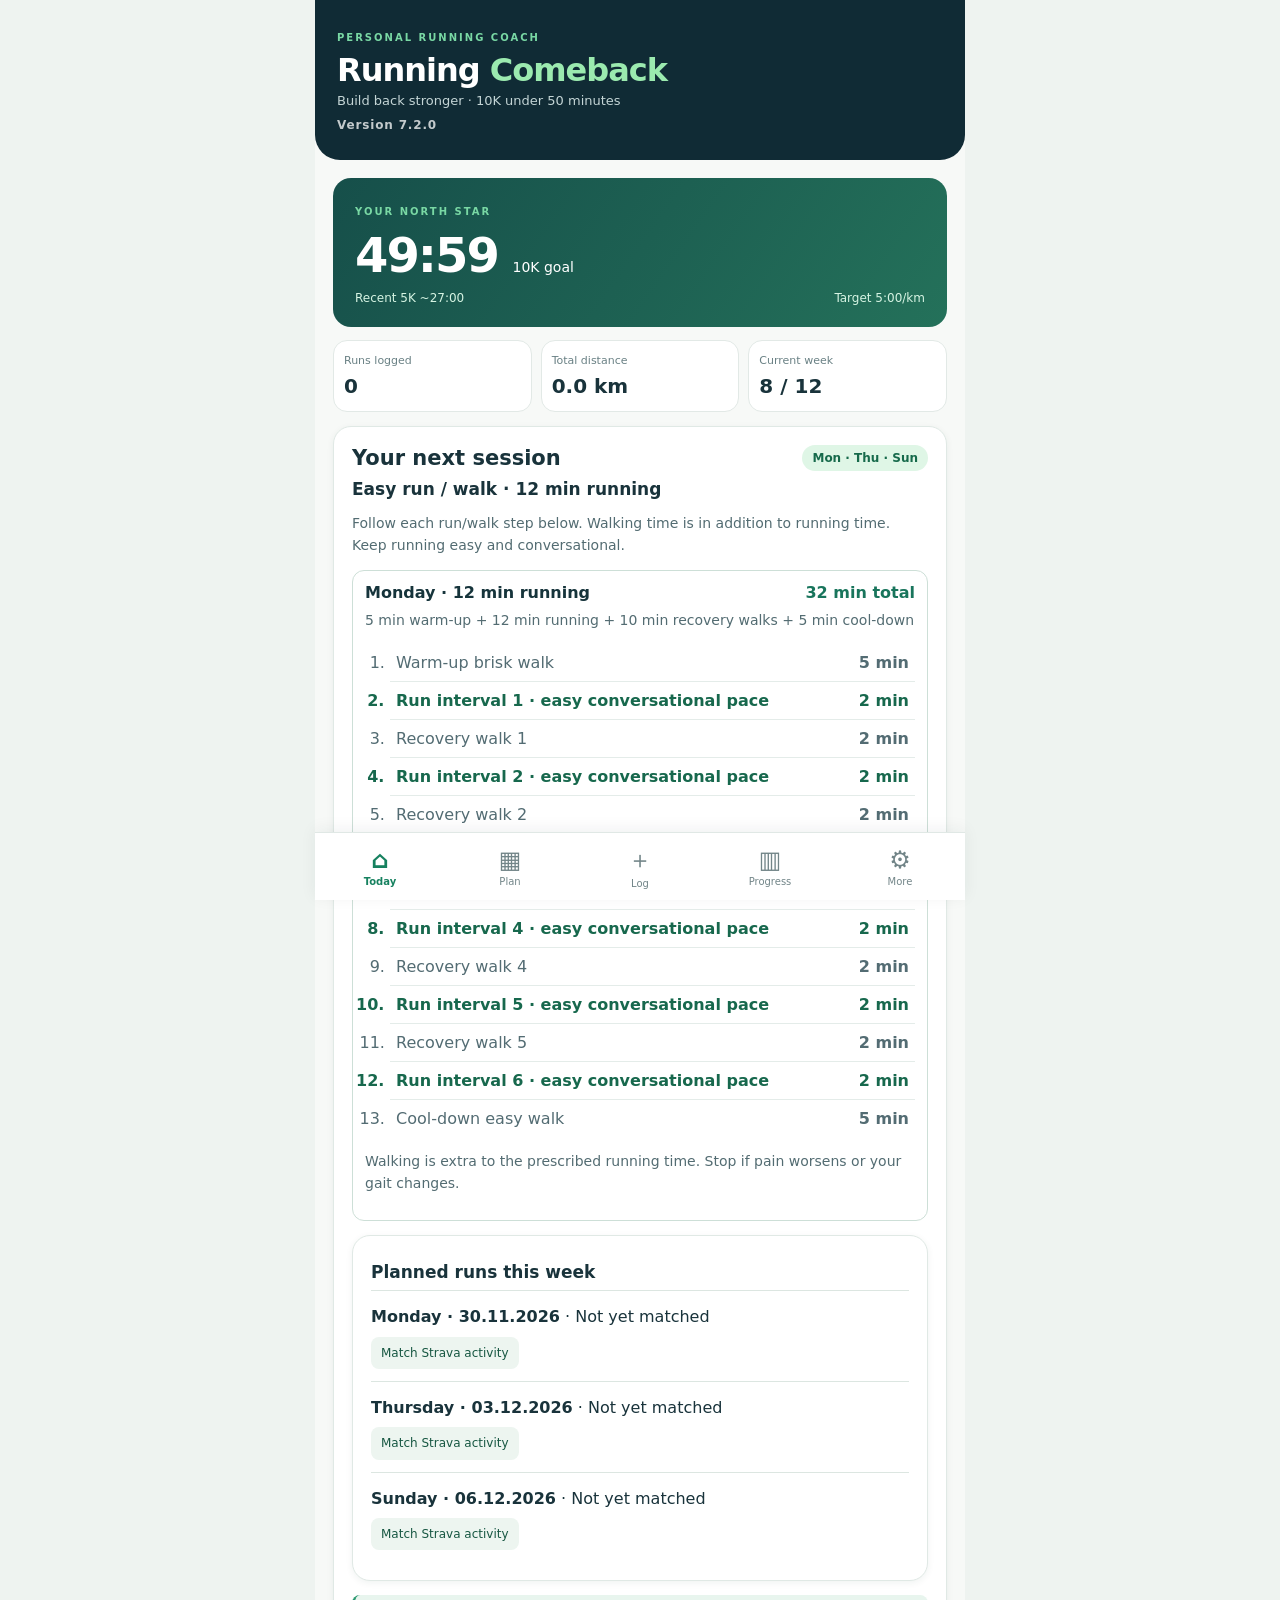
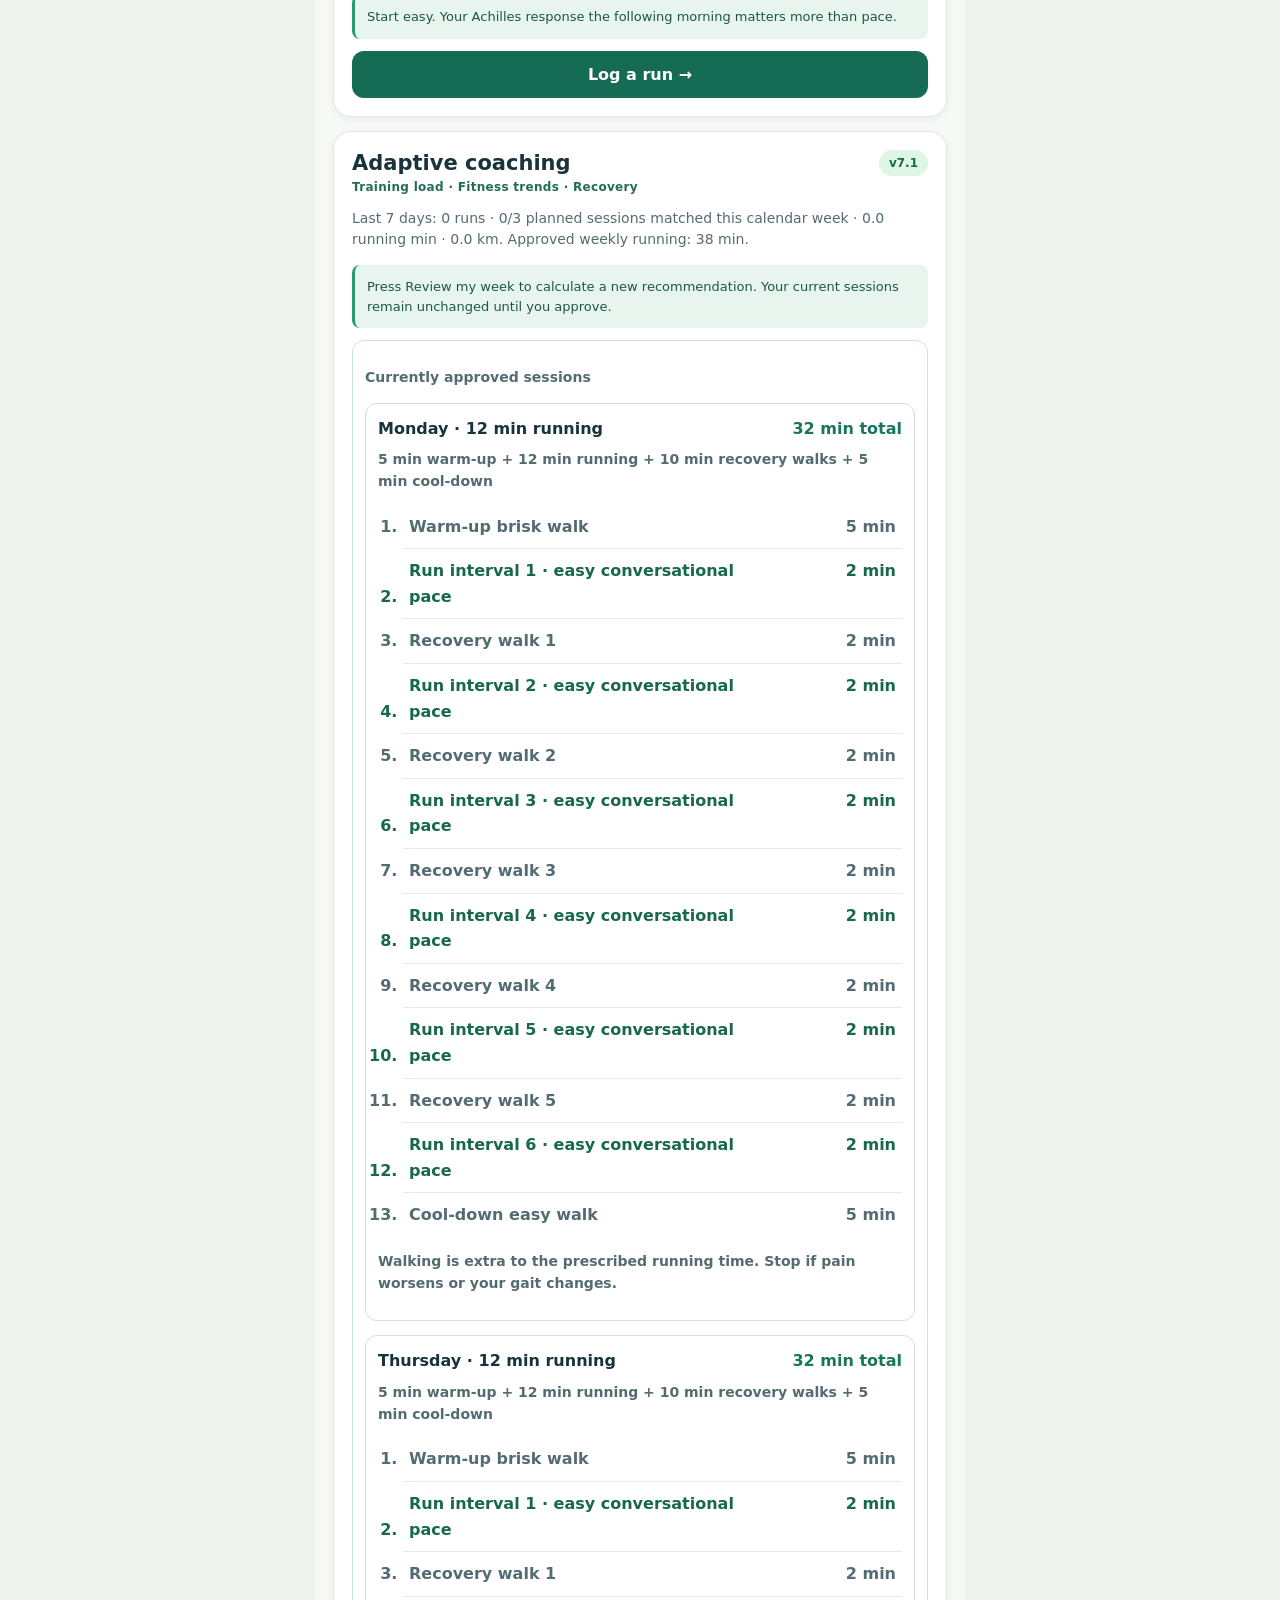
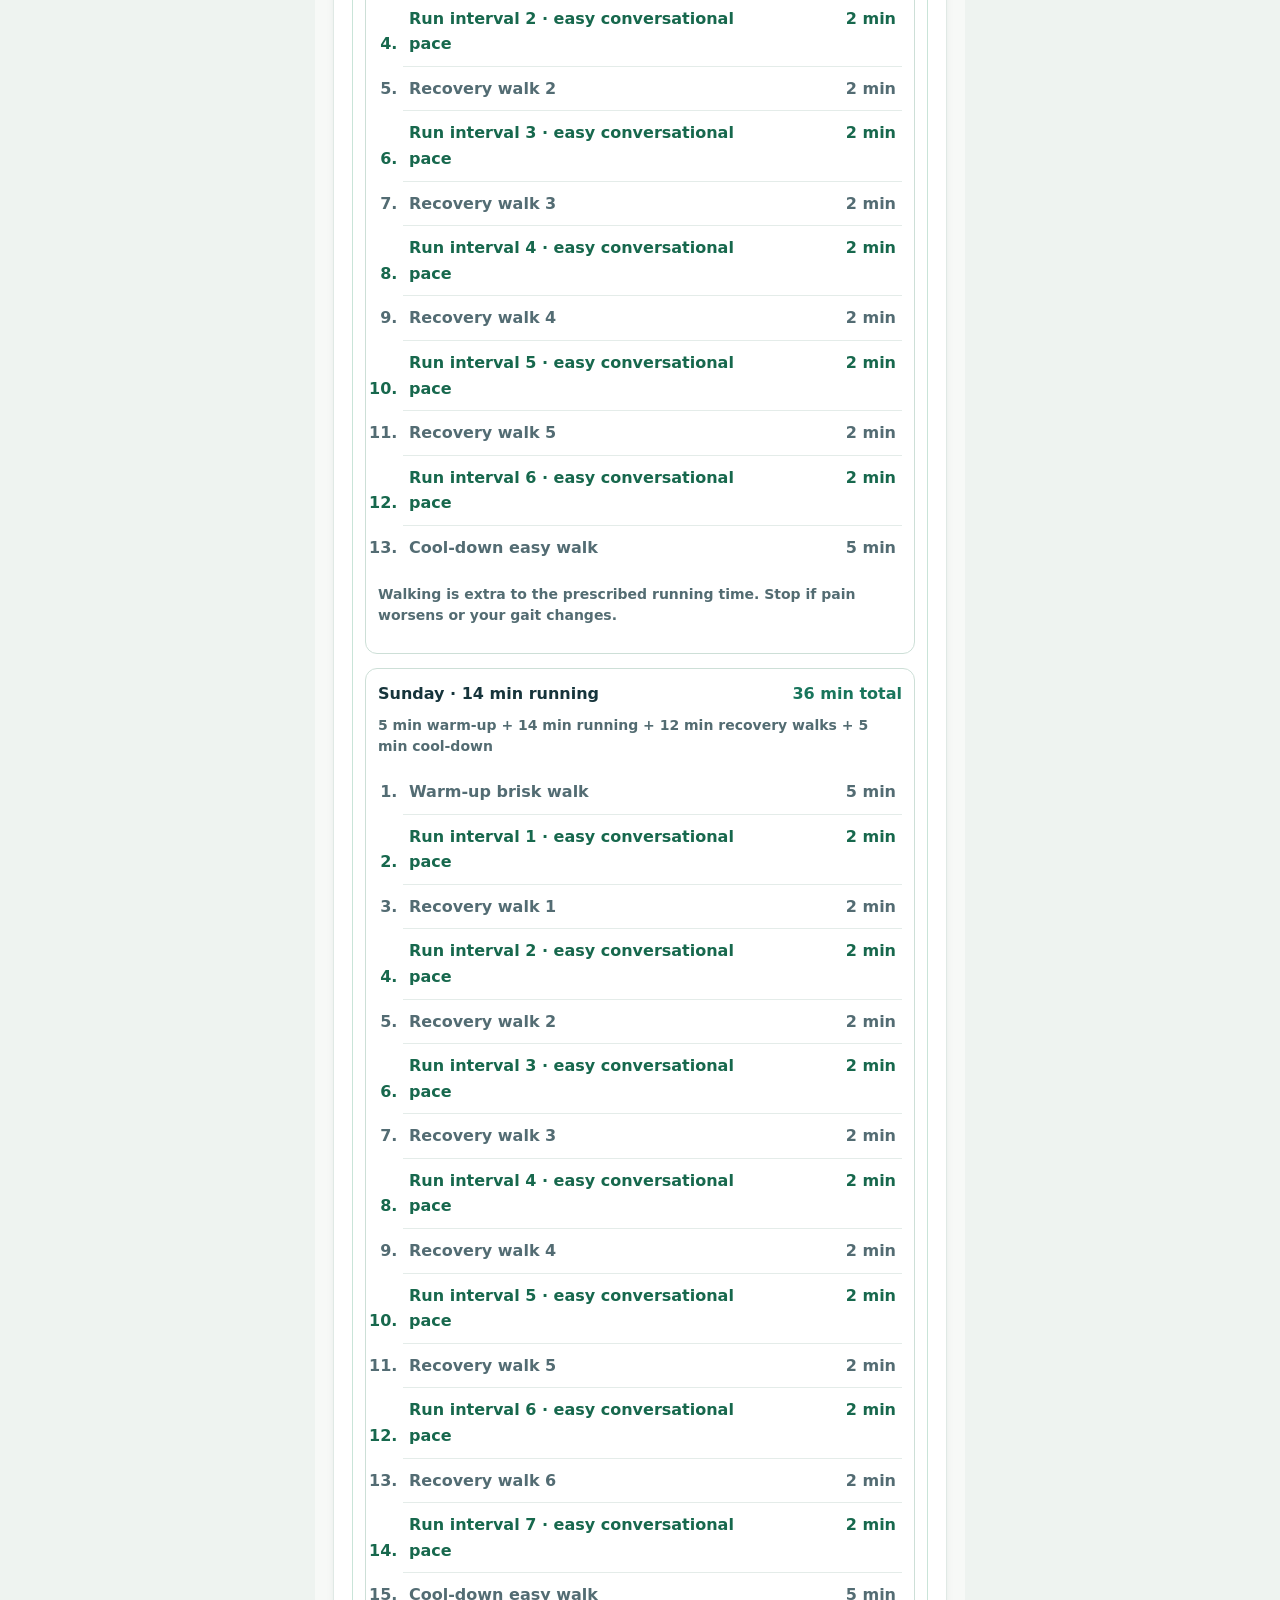
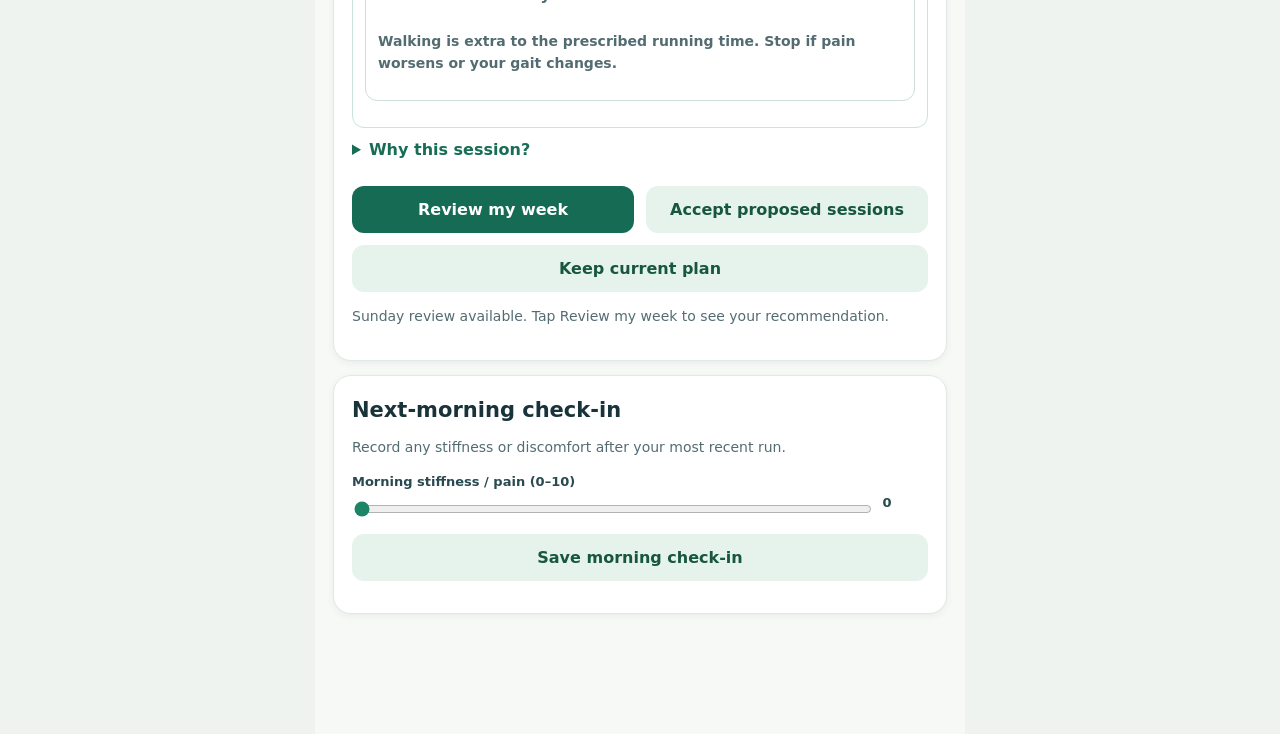
==== index.html @ ac045943 "Add files via upload" ====
<!doctype html><html lang="en"><head><meta charset="utf-8"><meta name="viewport" content="width=device-width,initial-scale=1,viewport-fit=cover"><meta name="theme-color" content="#102b35"><meta name="description" content="Your personal return-to-running coach"><link rel="manifest" href="manifest.webmanifest"><link rel="icon" href="icon-192.png"><title>Running Comeback</title><link rel="stylesheet" href="style.css?v=7.2.0"></head><body><div class="shell"><header><div class="eyebrow">PERSONAL RUNNING COACH</div><h1>Running <em>Comeback</em></h1><p>Build back stronger · 10K under 50 minutes</p><div class="app-version" id="homeAppVersion">Version 7.2.0</div></header><main><section id="home" class="page active"><div class="hero"><span class="eyebrow">YOUR NORTH STAR</span><div class="goal">49:59 <small>10K goal</small></div><div class="goalrow"><span>Recent 5K ~27:00</span><span>Target 5:00/km</span></div></div><div class="stats"><div class="tile"><span>Runs logged</span><strong id="runCount">0</strong></div><div class="tile"><span>Total distance</span><strong id="totalKm">0 km</strong></div><div class="tile"><span>Current week</span><strong id="weekNumber">1 / 12</strong></div></div><div class="panel"><div class="panelhead"><h2>Your next session</h2><span class="pill" id="nextDay">Monday</span></div><h3 id="nextTitle">Gentle return</h3><p id="nextDescription"></p><div id="nextSessionSteps"></div><div class="panel" id="plannedMatches"></div><div class="notice" id="advice">Start easy. Your Achilles response the following morning matters more than pace.</div><button class="primary" data-go="log">Log a run →</button></div><div class="panel" id="adaptiveHome"><div class="panelhead"><h2>Adaptive coaching</h2><span class="pill">v7.1</span></div><div class="engine-tag">Training load · Fitness trends · Recovery</div><p id="adaptiveSummary">Review your recent runs to get a personalised plan.</p><div id="adaptiveProposal" class="notice"></div><div id="enginePlan" class="engine-plan"></div><details class="engine-why"><summary>Why this session?</summary><div id="engineWhy"></div></details><div class="twocol"><button class="primary" id="reviewWeek" type="button">Review my week</button><button class="secondary" id="acceptPlan" type="button" disabled>Accept proposed sessions</button></div><button class="secondary" id="keepPlan" type="button">Keep current plan</button><p class="hint" id="adaptiveStatus" role="status"></p></div><div class="panel"><h2>Next-morning check-in</h2><p>Record any stiffness or discomfort after your most recent run.</p><label>Morning stiffness / pain (0–10)<input id="morningPain" type="range" min="0" max="10" value="0"><output id="morningPainValue">0</output></label><button id="saveMorning" class="secondary">Save morning check-in</button><p class="hint" id="morningStatus"></p></div></section><section id="plan" class="page"><h2>Your adaptive programme</h2><div class="notice" id="activePlanNote"></div><p class="muted">Maximum three runs: Monday, Thursday and Saturday/Sunday. Tuesday is an alternative, not an extra run. Suggested running minutes exclude walking and warm-up.</p><div id="livePlanRows"></div><details><summary>View original 12-week reference programme</summary><div id="planRows"></div></details></section><section id="log" class="page"><h2>Log your run</h2><p class="muted">Your feedback guides your next session.</p><form id="runForm" class="panel"><label>Date<input id="runDate" type="date" required></label><label>Session<select id="session"><option>Monday</option><option>Thursday</option><option>Weekend</option><option>Tuesday alternative</option></select></label><div class="twocol"><label>Distance (km)<input id="distance" type="number" min="0" max="100" step="0.01" placeholder="e.g. 3.2" required></label><div class="time-field"><div class="time-title">Total activity time (hours : minutes : seconds)</div><div class="time-stepper" data-time-for="duration" role="group" aria-label="Activity duration"><div class="time-unit"><button type="button" data-step="hh" data-delta="1" aria-label="Increase hours">＋</button><input type="number" id="duration_hh" min="0" max="999" value="0" inputmode="numeric" aria-label="Hours"><button type="button" data-step="hh" data-delta="-1" aria-label="Decrease hours">−</button><small>Hours</small></div><b>:</b><div class="time-unit"><button type="button" data-step="mm" data-delta="1" aria-label="Increase minutes">＋</button><input type="number" id="duration_mm" min="0" max="59" value="0" inputmode="numeric" aria-label="Minutes"><button type="button" data-step="mm" data-delta="-1" aria-label="Decrease minutes">−</button><small>Minutes</small></div><b>:</b><div class="time-unit"><button type="button" data-step="ss" data-delta="1" aria-label="Increase seconds">＋</button><input type="number" id="duration_ss" min="0" max="59" value="0" inputmode="numeric" aria-label="Seconds"><button type="button" data-step="ss" data-delta="-1" aria-label="Decrease seconds">−</button><small>Seconds</small></div></div><input id="duration" type="hidden" value="00:00:00"><p class="time-preview">Total: <strong id="duration_preview">00:00:00</strong></p></div></div><label>Walking time (minutes, optional)<input id="walkingMinutes" type="number" min="0" max="600" step="0.1" value="0"></label><p class="hint">Running time is calculated automatically as total activity time minus walking time. Leave walking at 0 for a continuous run.</p><p class="time-preview">Calculated running time: <strong id="calculatedRunning">00:00:00</strong></p><label>Effort (1 easy – 10 maximum)<input id="effort" type="range" min="1" max="10" value="3"><output id="effortValue">3</output></label><label>Pain during/after run (0–10)<input id="pain" type="range" min="0" max="10" value="0"><output id="painValue">0</output></label><label>Where did you feel it?<select id="location"><option value="none">No pain</option><option>Left Achilles</option><option>Right Achilles</option><option>Left calf</option><option>Right calf</option><option>Knee</option><option>Other</option></select></label><label>How did it feel?<select id="painType"><option>None</option><option>Stiffness</option><option>Dull ache</option><option>Sharp pain</option><option>Tightness</option></select></label><label>Notes<textarea id="notes" rows="3" placeholder="Breathing, energy, niggles, route, anything unusual..."></textarea></label><button class="primary" type="submit">Save run</button></form><div id="savedNotice" class="notice hidden"></div></section><section id="progress" class="page"><h2>Your progress</h2><div class="panel"><h3>Weight tracker</h3><p class="muted">Weigh yourself under similar conditions, ideally in the morning. Weekly measurements are enough.</p><div class="stats"><div class="tile"><span>Latest weight</span><strong id="latestWeight">—</strong></div><div class="tile"><span>Change</span><strong id="weightChange">—</strong></div><div class="tile"><span>Goal</span><strong id="weightGoalDisplay">—</strong></div></div><form id="weightForm"><div class="twocol"><label>Date<input id="weightDate" type="date" required></label><label>Weight (kg)<input id="weightKg" type="number" min="25" max="350" step="0.1" required placeholder="e.g. 82.5"></label></div><button class="primary" type="submit">Save weight</button></form><div id="weightMessage" class="hint" role="status"></div><h3>Weight history</h3><div id="weightChart" class="weightchart"></div><div id="weightHistory"></div></div><div class="stats"><div class="tile"><span>Longest run time</span><strong id="longest">0 min</strong></div><div class="tile"><span>Last pace</span><strong id="pace">—</strong></div></div><div class="panel"><h3>Distance per run</h3><div id="bars" class="bars"></div></div><div class="panel"><h3>Fitness & comeback dashboard</h3><p class="muted">Historical runs before May 2026 are shown separately from your return-to-running programme. Historical bests are from near-distance Strava activities and may not be official PBs. The most recent qualifying pre-injury 5K is displayed from history; the editable 27:00 benchmark remains available as a fallback and coaching reference. Current comeback 5K is shown only when a comparable run exists.</p><div class="stats"><div class="tile"><span>Historical 5K PB (fastest)</span><strong id="historic5k">—</strong></div><div class="tile"><span>Recent pre-injury 5K (latest)</span><strong id="recent5k">27:00</strong></div><div class="tile"><span>Comeback 5K</span><strong id="comeback5k">—</strong></div><div class="tile"><span>Historic 10K</span><strong id="historic10k">—</strong></div><div class="tile"><span>Comeback km</span><strong id="comebackKm">—</strong></div></div><div class="stats"><div class="tile"><span>Last 7 days</span><strong id="weekKm">—</strong></div><div class="tile"><span>Last 7 days runs</span><strong id="weekRuns">—</strong></div><div class="tile"><span>Longest comeback</span><strong id="comebackLongest">—</strong></div></div><h3>Weekly distance</h3><div id="weeklyBars" class="bars"></div><h3>Recent heart rate</h3><div id="heartRateTrend" class="trendlist"></div><h3>Calf / Achilles feedback</h3><div id="painTrend" class="trendlist"></div></div><div class="panel"><h3>Weekly coaching report</h3><p class="muted">A review of recent runs, recovery and weight. Recommendations are conservative and are not medical advice.</p><div id="weeklyReport"></div><p class="hint">To approve or hold the next plan, use Today → Adaptive coaching.</p><button class="secondary" id="copyWeeklyReport" type="button">Copy weekly report for ChatGPT</button><p class="hint" id="weeklyCopyStatus"></p></div><div class="panel"><h3>Training history</h3><label>Show runs<select id="historyFilter"><option value="comeback">Comeback (from programme start)</option><option value="all">All runs</option><option value="historical">Before May 2026</option></select></label><div id="history"></div></div></section><section id="settings" class="page"><h2>Settings & backup</h2><div class="panel"><h3>About Running Comeback</h3><p><strong>Version <span id="aboutAppVersion">7.2.0</span></strong></p><p class="muted">Released 12 October 2026</p><p class="muted">Link Strava or manual activities to planned runs, with date-based suggestions and manual override.</p></div><div class="panel"><label>Programme start date<input id="startDate" type="date"></label><label>Optional target weight (kg)<input id="weightGoal" type="number" min="25" max="350" step="0.1" placeholder="Leave blank if not needed"></label><label>Recent pre-injury 5K benchmark (mm:ss)<input id="recent5kSetting" type="text" inputmode="numeric" pattern="[0-9]{1,2}:[0-5][0-9]" placeholder="27:00" maxlength="5"></label><p class="hint">Default 27:00. Your older 25:04 personal best is kept for historical reference only, not used for current training pace.</p><label>Weekend preference<select id="weekend"><option>Sunday</option><option>Saturday</option></select></label><button class="primary" id="saveSettings">Save settings</button></div><div class="panel"><h3>Live Strava synchronisation</h3><label><input id="autoSyncStrava" type="checkbox"> Sync automatically when opening the app (only if key is remembered)</label><p class="muted">Your Garmin runs arrive through Strava. Enter your private APP_ACCESS_KEY below. It is never included in the GitHub files or backups.</p><label>Private app access key<input id="stravaAccessKey" type="password" autocomplete="off" placeholder="Paste APP_ACCESS_KEY"></label><label><input id="rememberStravaKey" type="checkbox"> Remember key on this device (less secure on shared devices)</label><div class="twocol"><button class="primary" id="syncStrava" type="button">Sync Strava</button><button class="secondary" id="forgetStravaKey" type="button">Forget key</button></div><p class="hint" id="liveStravaStatus" role="status">Not synced yet.</p><p class="hint">Imported runs still need your effort, pain and next-morning check-in. Do not enter your SETUP_KEY here.</p></div><div class="panel"><h3>Import Strava runs</h3><p class="muted">Import a Strava activities.csv export or a JSON file containing Strava activity records. Only runs are added; existing diary entries and weight measurements are kept. Use this only as a fallback if live Strava sync is unavailable.</p><label>Strava activity file (.csv or .json)<input type="file" id="stravaFile" accept=".csv,.json,text/csv,application/json"></label><p class="hint" id="stravaStatus" role="status"></p><p class="hint">For Strava CSV: request your account data export on Strava's website, unzip it and select activities.csv. Strava export columns may vary. Back up your diary before importing.</p></div><div class="panel"><h3>Data & coaching</h3><p>Your data stays on this device in browser storage. Export it regularly to avoid losing your history if browser data is cleared.</p><button class="secondary" id="exportData">Export backup (JSON)</button><label class="importLabel">Import backup<input type="file" id="importData" accept="application/json,.json"></label><button class="secondary" id="copyCoach">Copy coaching summary</button><p class="hint" id="copyStatus"></p></div><div class="panel"><h3>Important health note</h3><p>This app is a training log, not a medical diagnosis. With a previously unassessed calf/Achilles injury, consider a sports physiotherapy assessment before returning to running. Stop for sharp or increasing pain, limping or a sudden pop. Seek urgent assessment for a suspected tendon rupture.</p></div></section><div id="activityEditor" class="activity-modal hidden" role="dialog" aria-modal="true" aria-labelledby="editActivityTitle"><div class="activity-dialog panel"><div class="activity-dialog-heading"><h2 id="editActivityTitle">Edit activity</h2><button id="closeActivityEditor" class="tiny" type="button" aria-label="Close editor">✕</button></div><p class="muted" id="editRunSource"></p><form id="editActivityForm"><label>Date<input id="editRunDate" type="date" required></label><div class="twocol"><label>Distance (km)<input id="editRunDistance" type="number" min="0.01" max="100" step="0.01" required></label><div class="time-field"><div class="time-title">Total activity time (hours : minutes : seconds)</div><div class="time-stepper" data-time-for="editRunDuration" role="group" aria-label="Activity duration"><div class="time-unit"><button type="button" data-step="hh" data-delta="1" aria-label="Increase hours">＋</button><input type="number" id="editRunDuration_hh" min="0" max="999" value="0" inputmode="numeric" aria-label="Hours"><button type="button" data-step="hh" data-delta="-1" aria-label="Decrease hours">−</button><small>Hours</small></div><b>:</b><div class="time-unit"><button type="button" data-step="mm" data-delta="1" aria-label="Increase minutes">＋</button><input type="number" id="editRunDuration_mm" min="0" max="59" value="0" inputmode="numeric" aria-label="Minutes"><button type="button" data-step="mm" data-delta="-1" aria-label="Decrease minutes">−</button><small>Minutes</small></div><b>:</b><div class="time-unit"><button type="button" data-step="ss" data-delta="1" aria-label="Increase seconds">＋</button><input type="number" id="editRunDuration_ss" min="0" max="59" value="0" inputmode="numeric" aria-label="Seconds"><button type="button" data-step="ss" data-delta="-1" aria-label="Decrease seconds">−</button><small>Seconds</small></div></div><input id="editRunDuration" type="hidden" value="00:00:00"><p class="time-preview">Total: <strong id="editRunDuration_preview">00:00:00</strong></p></div></div><label>Walking time (minutes, optional)<input id="editRunWalking" type="number" min="0" max="600" step="0.1" value="0"></label><p class="hint">Running time = total time − walking time. Leave walking at 0 for continuous running.</p><p class="time-preview">Calculated running time: <strong id="editCalculatedRunning">00:00:00</strong></p><div class="twocol"><label>Effort (1–10; blank if unknown)<input id="editRunEffort" type="number" min="1" max="10" step="1"></label><label>Pain (0–10; blank if unknown)<input id="editRunPain" type="number" min="0" max="10" step="1"></label></div><label>Next-morning pain / stiffness (0–10; blank if not checked)<input id="editRunMorning" type="number" min="0" max="10" step="1"></label><label>Where did you feel it?<input id="editRunLocation" maxlength="120"></label><label>Type of pain<select id="editRunPainType"><option>None</option><option>Stiffness</option><option>Dull ache</option><option>Sharp pain</option><option>Tightness</option><option>Not recorded</option></select></label><label>Activity name / notes<textarea id="editRunNotes" rows="3" maxlength="1000"></textarea></label><div class="twocol"><button class="primary" type="submit">Save changes</button><button class="secondary" id="cancelActivityEditor" type="button">Cancel</button></div></form></div></div><div id="matchActivityModal" class="activity-modal hidden" role="dialog" aria-modal="true" aria-label="Match activity to planned run"><div class="activity-dialog panel"><h2>Match to planned run</h2><p id="matchActivityDescription"></p><div id="matchActivityChoices"></div><div class="twocol"><button type="button" class="primary" id="confirmMatchActivity">Save match</button><button type="button" class="secondary" id="cancelMatchActivity">Cancel</button></div></div></div></main><nav><button data-go="home" class="selected">⌂<span>Today</span></button><button data-go="plan">▦<span>Plan</span></button><button data-go="log">＋<span>Log</span></button><button data-go="progress">▥<span>Progress</span></button><button data-go="settings">⚙<span>More</span></button></nav></div><script src="app.js?v=7.2.0"></script></body></html>
---- style.css ----
:root{font-family:system-ui,-apple-system,Roboto,sans-serif;color:#19333b;background:#eef3f0}*{box-sizing:border-box}body{margin:0}.shell{max-width:650px;margin:auto;min-height:100vh;background:#f7f9f7;padding-bottom:88px}header{background:#102b35;color:white;padding:32px 22px 28px;border-radius:0 0 25px 25px}header h1{font-size:32px;letter-spacing:-1px;margin:8px 0 4px}header em{color:#9beaaf;font-style:normal}header p{margin:0;color:#c4d5d6;font-size:13px}.eyebrow{font-size:10px;letter-spacing:2px;font-weight:800;color:#79d8a4}main{padding:18px}.page{display:none}.page.active{display:block}h2{font-size:21px;margin:4px 0 15px}h3{margin:8px 0;font-size:17px}.muted,.hint{color:#60777b;font-size:13px;line-height:1.5}.hero{background:linear-gradient(125deg,#164f4a,#24715a);border-radius:18px;padding:22px;color:white}.goal{font-size:48px;font-weight:850;letter-spacing:-2px;margin:8px 0}.goal small{font-size:14px;letter-spacing:0;font-weight:500}.goalrow{display:flex;justify-content:space-between;font-size:12px;color:#d6f4e3}.stats{display:grid;grid-template-columns:repeat(3,1fr);gap:9px;margin:13px 0}.tile{background:white;border:1px solid #e2e9e6;border-radius:14px;padding:13px 10px}.tile span{font-size:11px;color:#698084;display:block}.tile strong{font-size:20px;display:block;margin-top:7px}.panel{background:white;border:1px solid #e0e9e5;border-radius:18px;padding:18px;margin:14px 0;box-shadow:0 2px 7px #153c2910}.panelhead{display:flex;justify-content:space-between;align-items:center}.panelhead h2{margin:0}.pill{background:#dff6e6;color:#166a4b;border-radius:40px;font-size:12px;padding:6px 10px;font-weight:700}.panel p{line-height:1.55;color:#536c72;font-size:14px}.notice{background:#e8f5ee;border-left:3px solid #2c9970;padding:12px;border-radius:8px;color:#1c5744;font-size:13px;line-height:1.5;margin:12px 0}.notice.warn{background:#fff0e8;border-color:#c56b3b;color:#784125}button{cursor:pointer;font:inherit}.primary,.secondary{display:block;width:100%;border:0;border-radius:12px;padding:14px;font-weight:750;margin-top:12px}.primary{background:#166b54;color:white}.secondary{background:#e6f2ec;color:#175742}.page>h2{margin-top:7px}label{display:block;font-size:13px;font-weight:700;margin:15px 0;color:#294a50}input:not([type=range]):not([type=file]),select,textarea{display:block;width:100%;margin-top:7px;padding:12px;border:1px solid #d1ded8;border-radius:10px;background:#fcfefd;color:#17343b;font:inherit;font-size:15px}input[type=range]{width:90%;accent-color:#1b8566;vertical-align:middle;margin-top:12px}output{font-weight:800;margin-left:8px}.twocol{display:grid;grid-template-columns:1fr 1fr;gap:12px}.week{background:white;border:1px solid #dfe7e3;border-radius:13px;padding:14px;margin:10px 0}.week.current{border:2px solid #298c67}.week strong{display:block}.week p{font-size:13px;color:#526e72;line-height:1.5;margin:7px 0}.week small{color:#176b54;font-weight:700}.bars{display:flex;align-items:end;gap:7px;min-height:160px;overflow-x:auto;padding-top:12px}.barwrap{min-width:30px;text-align:center;font-size:10px;color:#5d7579}.bar{background:#24966c;border-radius:5px 5px 0 0;min-height:3px}.historyitem{border-bottom:1px solid #e5ede8;padding:11px 0;font-size:13px}.historyitem:last-child{border:0}.historyitem strong{display:block}.historyitem span{color:#60777b}.importLabel{background:#e6f2ec;padding:12px;text-align:center;border-radius:12px;color:#175742}.importLabel input{display:block;margin-top:9px;max-width:100%}.hidden{display:none}nav{position:fixed;bottom:0;left:50%;transform:translateX(-50%);width:100%;max-width:650px;background:white;display:grid;grid-template-columns:repeat(5,1fr);border-top:1px solid #e0e8e5;padding:8px 0 max(8px,env(safe-area-inset-bottom));box-shadow:0 -3px 15px #102b3510}nav button{border:0;background:none;color:#728588;font-size:24px;padding:3px}nav button span{display:block;font-size:10px;margin-top:2px}nav button.selected{color:#16815f;font-weight:800}

.weightchart svg{width:100%;height:auto;display:block}.tiny{border:0;background:#edf5f0;color:#175742;padding:6px 10px;border-radius:8px;margin-top:6px;font-size:12px}

/* App version label */
.app-version{margin-top:10px;font-size:12px;letter-spacing:.07em;opacity:.75;font-weight:600}

.activity-actions{display:flex;gap:8px;flex-wrap:wrap;margin-top:10px}.danger-button{border:1px solid #c34b4b!important;color:#a52a2a!important;background:#fff7f7!important}.activity-modal{position:fixed;inset:0;background:rgba(9,25,30,.72);z-index:1000;display:flex;align-items:flex-start;justify-content:center;overflow-y:auto;padding:16px}.activity-modal.hidden{display:none}.activity-dialog{width:min(100%,560px);margin:20px auto 80px;max-height:none;background:white;color:#1b3033}.activity-dialog-heading{display:flex;justify-content:space-between;align-items:center;gap:12px}.activity-dialog-heading h2{margin:0}.activity-dialog input,.activity-dialog select,.activity-dialog textarea{max-width:100%}

/* Accessible mobile-friendly duration counters */
.time-field{width:100%;min-width:0}.time-title{font-weight:650;margin-bottom:10px}.time-stepper{display:flex;align-items:center;gap:6px;justify-content:center;background:#f3f7f5;border:1px solid #d4e0dc;border-radius:14px;padding:12px 6px}.time-unit{display:flex;flex:1;min-width:0;flex-direction:column;align-items:center;gap:5px}.time-unit button{width:100%;max-width:86px;min-height:38px;border:1px solid #b9cfc6;border-radius:9px;background:white;color:#14664e;font-size:20px;font-weight:700;touch-action:manipulation}.time-unit input{width:100%!important;min-width:0;max-width:86px!important;text-align:center;font-size:21px;font-weight:750;padding:9px 2px!important;box-sizing:border-box;appearance:textfield;-moz-appearance:textfield}.time-unit input::-webkit-inner-spin-button,.time-unit input::-webkit-outer-spin-button{-webkit-appearance:none;margin:0}.time-unit small{font-size:11px;color:#5c6f6a}.time-stepper>b{font-size:24px;align-self:center;margin-top:-14px}.time-preview{text-align:center;font-size:14px;margin:8px 0 0}.time-preview strong{font-variant-numeric:tabular-nums}@media(max-width:400px){.time-stepper{gap:3px;padding:10px 3px}.time-unit input{font-size:19px}}

/* v6.7: phone-first activity duration editor */
.twocol>.time-field{grid-column:1/-1;width:100%;min-width:0}
.time-field{display:block!important;max-width:100%;margin:4px 0 12px}
.time-title{font-size:15px;line-height:1.4;font-weight:700;margin:0 0 8px}
.time-stepper{display:grid!important;grid-template-columns:minmax(0,1fr) 10px minmax(0,1fr) 10px minmax(0,1fr)!important;align-items:center!important;gap:3px!important;width:100%;box-sizing:border-box;padding:10px 8px!important}
.time-stepper .time-unit{display:flex!important;flex-direction:column!important;align-items:stretch!important;gap:6px!important;min-width:0!important;width:100%}
.time-stepper .time-unit button{display:block!important;width:100%!important;max-width:none!important;height:38px!important;min-height:38px!important;padding:0!important;line-height:1!important;font-size:23px!important;border-radius:8px!important}
.time-stepper .time-unit input{display:block!important;width:100%!important;max-width:none!important;min-width:0!important;height:49px!important;margin:0!important;padding:5px 0!important;text-align:center!important;font-size:22px!important;box-sizing:border-box!important}
.time-stepper .time-unit small{display:block!important;text-align:center!important;white-space:nowrap;font-size:12px!important}
.time-stepper>b{display:block!important;text-align:center!important;align-self:center!important;margin:0!important;font-size:20px!important}
.time-preview{margin:9px 0 0!important;text-align:center}
@media(max-width:480px){.twocol>.time-field{grid-column:1/-1}.time-stepper{padding:8px 5px!important}}

.engine-tag{font-size:12px;font-weight:700;color:#226c58;letter-spacing:.025em;margin:4px 0 8px}.engine-plan{border:1px solid #c9e4d8;border-radius:12px;padding:12px;margin:12px 0;font-weight:650;line-height:1.6}.engine-why{margin:10px 0 15px}.engine-why summary{cursor:pointer;color:#176d55;font-weight:700}.engine-why div{white-space:pre-line;line-height:1.6;font-size:14px;padding:10px 0}.time-preview{margin:8px 0 14px}

.session-card{border:1px solid #cddfd7;border-radius:12px;padding:12px;margin:12px 0;background:#fff;color:#16343b}
.session-card-title{display:flex;justify-content:space-between;gap:8px;align-items:baseline;flex-wrap:wrap}
.session-card-title span{font-weight:700;color:#19755c}
.session-summary{font-size:13px;color:#526c70;margin:8px 0 12px}
.session-steps{list-style:decimal;margin:0;padding-left:25px}
.session-steps li{padding:9px 6px;border-bottom:1px solid #e4ece9;display:list-item}
.session-steps li:last-child{border-bottom:0}
.session-steps li span{display:inline-block;max-width:75%}
.session-steps li strong{float:right;white-space:nowrap}
.session-steps li.run{color:#17684d;font-weight:600}
.session-steps li.walk{color:#536c73}
#enginePlan .session-card{margin-bottom:14px}

.session-match{border-top:1px solid #dce6e1;padding:12px 0;line-height:1.7}
.session-match button{display:block;margin-top:6px}
#matchActivityChoices select{width:100%}
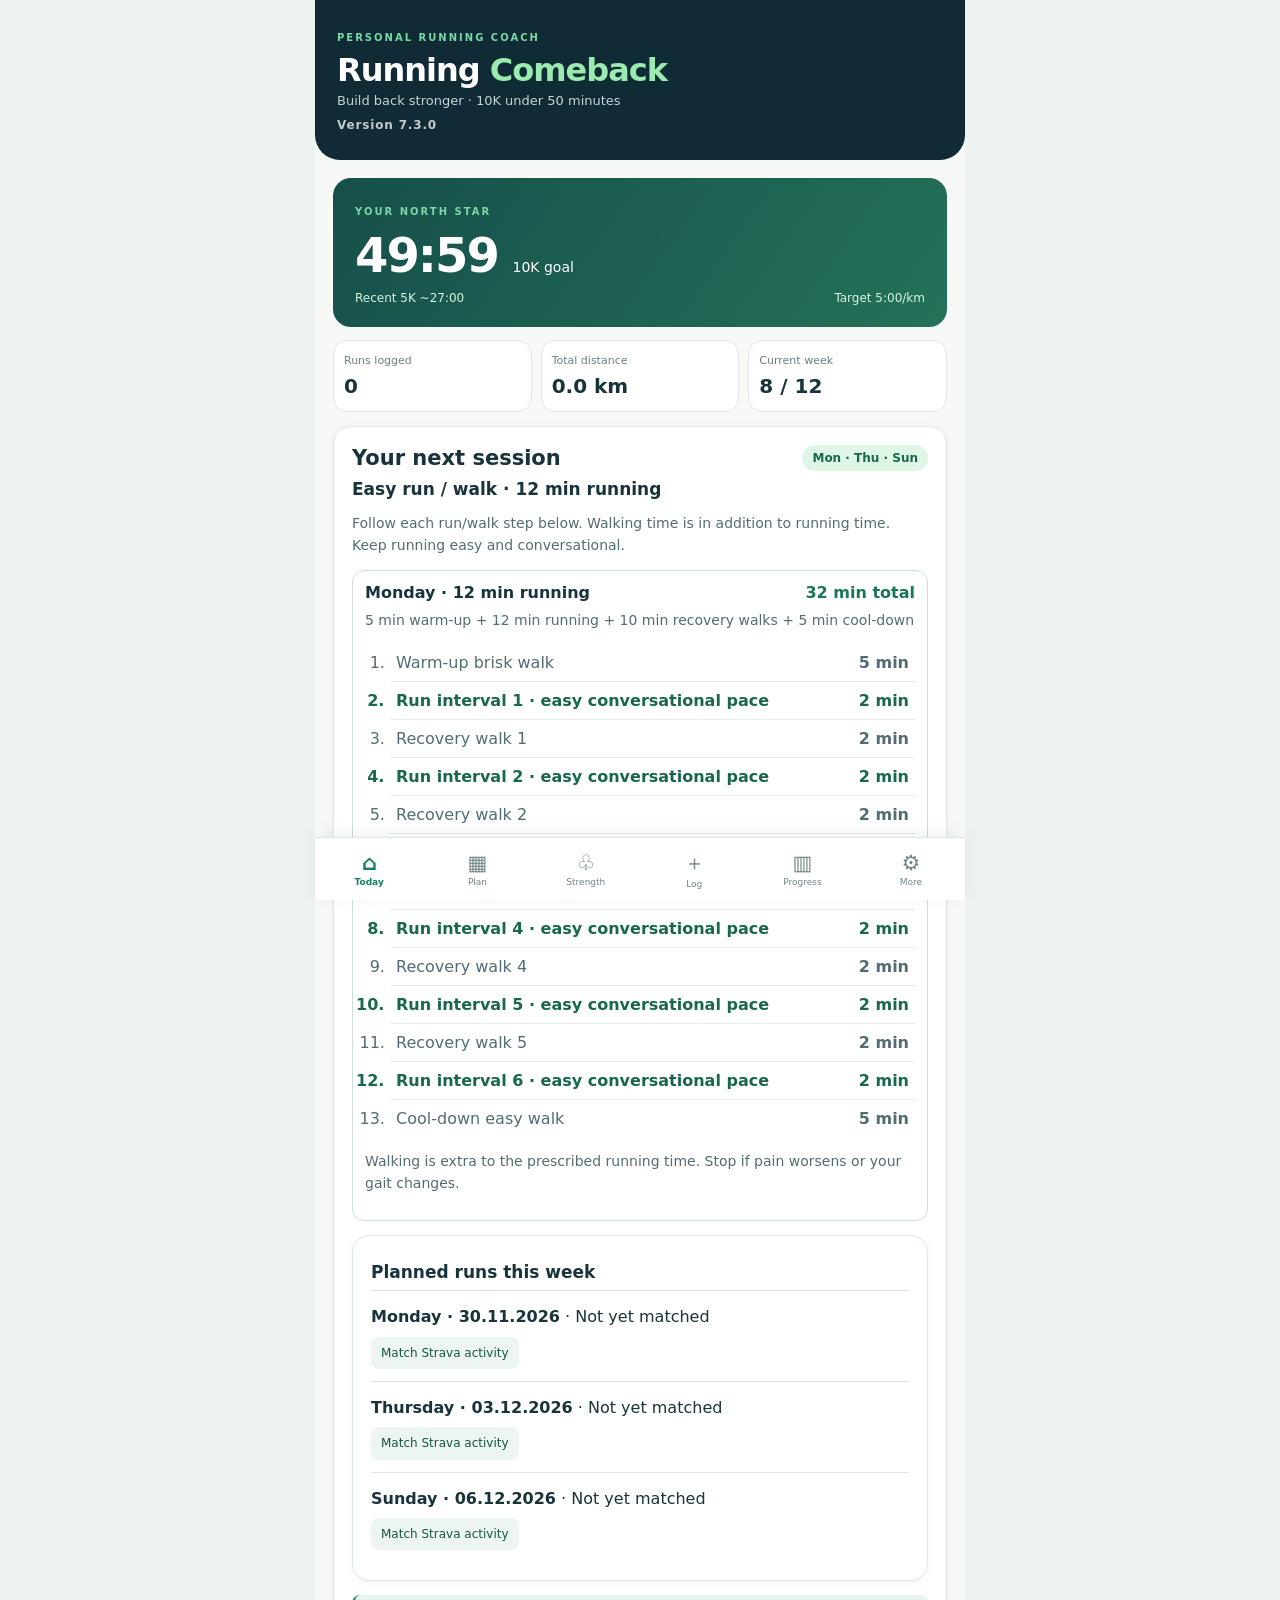
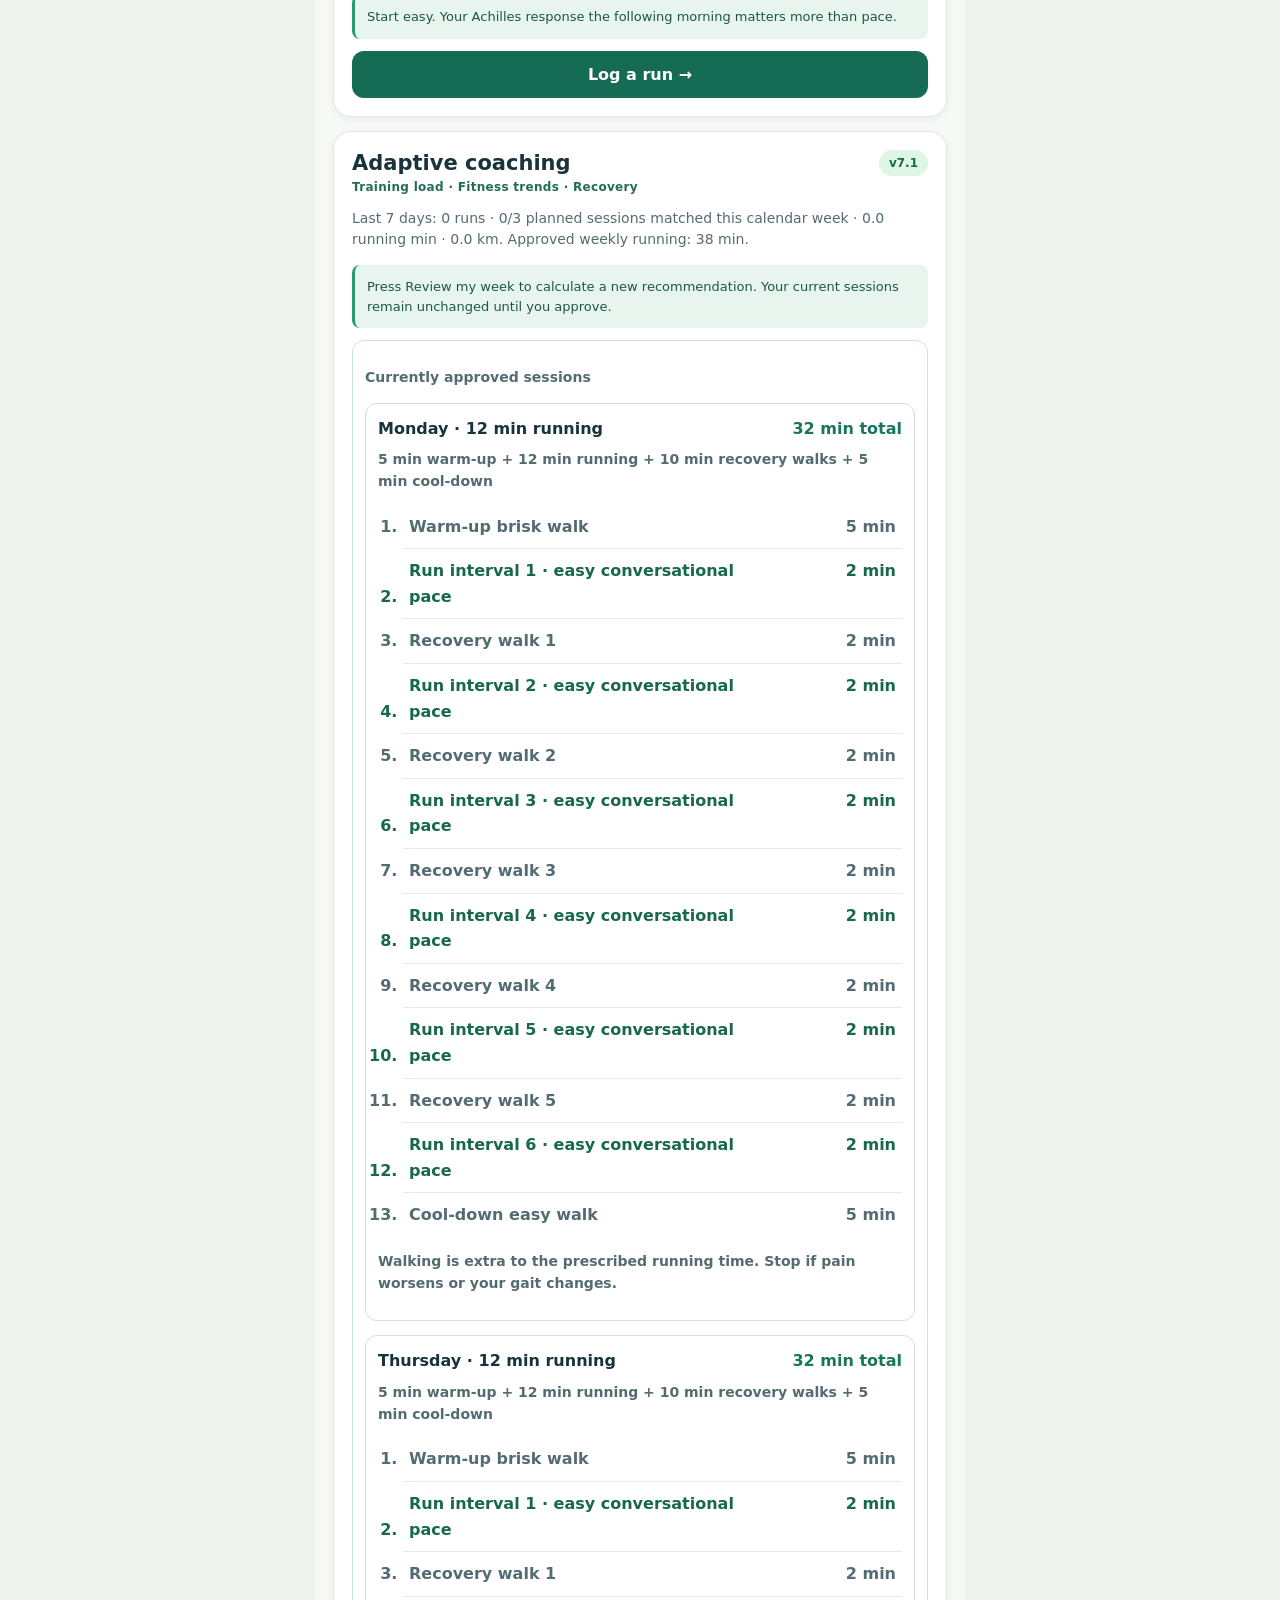
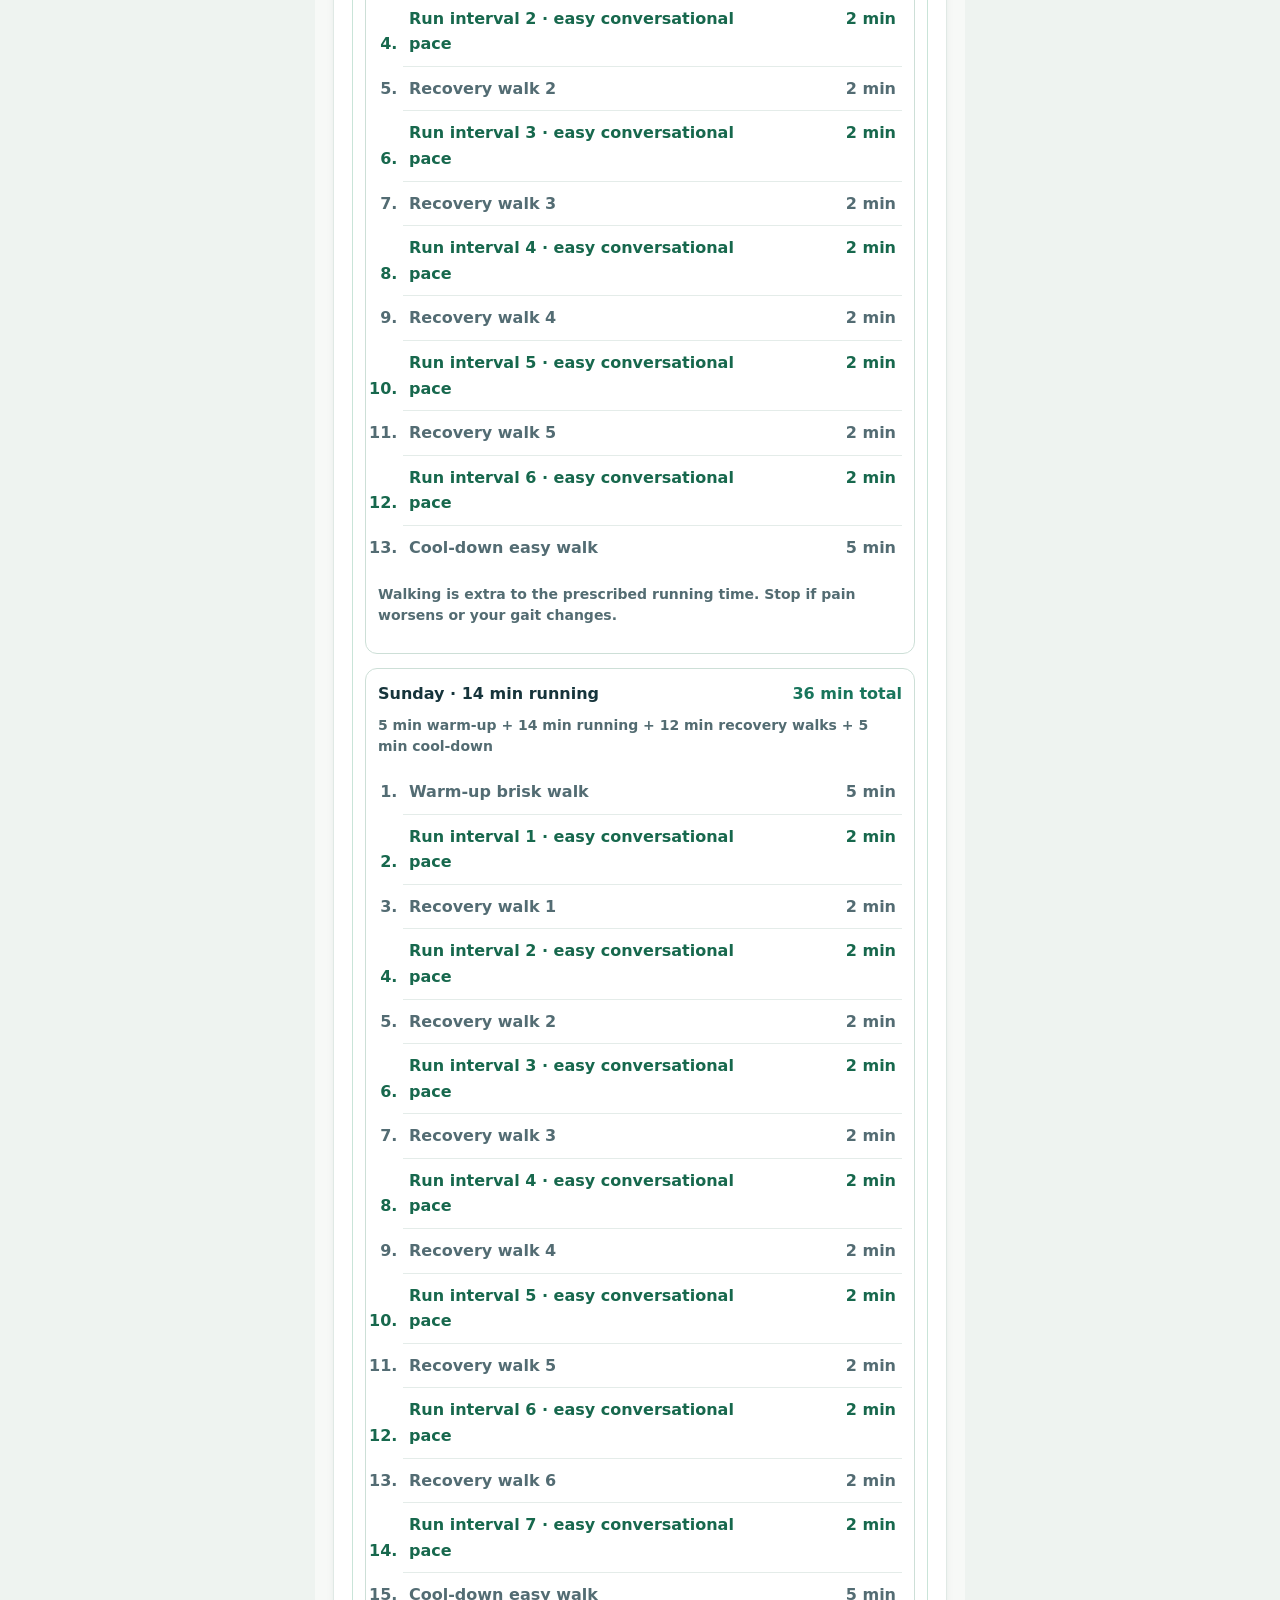
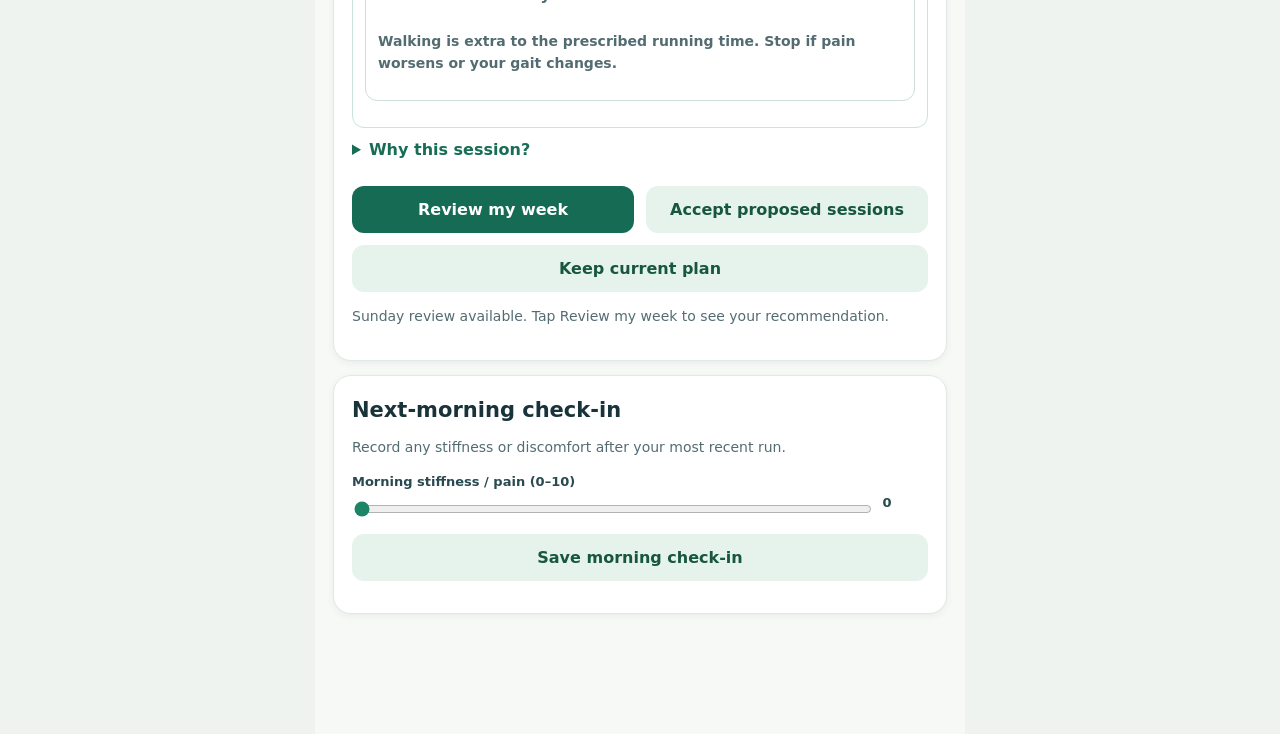
==== commit 03f9ccd0: "Add files via upload" ====
--- a/index.html
+++ b/index.html
@@ -1 +1,16 @@
-<!doctype html><html lang="en"><head><meta charset="utf-8"><meta name="viewport" content="width=device-width,initial-scale=1,viewport-fit=cover"><meta name="theme-color" content="#102b35"><meta name="description" content="Your personal return-to-running coach"><link rel="manifest" href="manifest.webmanifest"><link rel="icon" href="icon-192.png"><title>Running Comeback</title><link rel="stylesheet" href="style.css?v=7.2.0"></head><body><div class="shell"><header><div class="eyebrow">PERSONAL RUNNING COACH</div><h1>Running <em>Comeback</em></h1><p>Build back stronger · 10K under 50 minutes</p><div class="app-version" id="homeAppVersion">Version 7.2.0</div></header><main><section id="home" class="page active"><div class="hero"><span class="eyebrow">YOUR NORTH STAR</span><div class="goal">49:59 <small>10K goal</small></div><div class="goalrow"><span>Recent 5K ~27:00</span><span>Target 5:00/km</span></div></div><div class="stats"><div class="tile"><span>Runs logged</span><strong id="runCount">0</strong></div><div class="tile"><span>Total distance</span><strong id="totalKm">0 km</strong></div><div class="tile"><span>Current week</span><strong id="weekNumber">1 / 12</strong></div></div><div class="panel"><div class="panelhead"><h2>Your next session</h2><span class="pill" id="nextDay">Monday</span></div><h3 id="nextTitle">Gentle return</h3><p id="nextDescription"></p><div id="nextSessionSteps"></div><div class="panel" id="plannedMatches"></div><div class="notice" id="advice">Start easy. Your Achilles response the following morning matters more than pace.</div><button class="primary" data-go="log">Log a run →</button></div><div class="panel" id="adaptiveHome"><div class="panelhead"><h2>Adaptive coaching</h2><span class="pill">v7.1</span></div><div class="engine-tag">Training load · Fitness trends · Recovery</div><p id="adaptiveSummary">Review your recent runs to get a personalised plan.</p><div id="adaptiveProposal" class="notice"></div><div id="enginePlan" class="engine-plan"></div><details class="engine-why"><summary>Why this session?</summary><div id="engineWhy"></div></details><div class="twocol"><button class="primary" id="reviewWeek" type="button">Review my week</button><button class="secondary" id="acceptPlan" type="button" disabled>Accept proposed sessions</button></div><button class="secondary" id="keepPlan" type="button">Keep current plan</button><p class="hint" id="adaptiveStatus" role="status"></p></div><div class="panel"><h2>Next-morning check-in</h2><p>Record any stiffness or discomfort after your most recent run.</p><label>Morning stiffness / pain (0–10)<input id="morningPain" type="range" min="0" max="10" value="0"><output id="morningPainValue">0</output></label><button id="saveMorning" class="secondary">Save morning check-in</button><p class="hint" id="morningStatus"></p></div></section><section id="plan" class="page"><h2>Your adaptive programme</h2><div class="notice" id="activePlanNote"></div><p class="muted">Maximum three runs: Monday, Thursday and Saturday/Sunday. Tuesday is an alternative, not an extra run. Suggested running minutes exclude walking and warm-up.</p><div id="livePlanRows"></div><details><summary>View original 12-week reference programme</summary><div id="planRows"></div></details></section><section id="log" class="page"><h2>Log your run</h2><p class="muted">Your feedback guides your next session.</p><form id="runForm" class="panel"><label>Date<input id="runDate" type="date" required></label><label>Session<select id="session"><option>Monday</option><option>Thursday</option><option>Weekend</option><option>Tuesday alternative</option></select></label><div class="twocol"><label>Distance (km)<input id="distance" type="number" min="0" max="100" step="0.01" placeholder="e.g. 3.2" required></label><div class="time-field"><div class="time-title">Total activity time (hours : minutes : seconds)</div><div class="time-stepper" data-time-for="duration" role="group" aria-label="Activity duration"><div class="time-unit"><button type="button" data-step="hh" data-delta="1" aria-label="Increase hours">＋</button><input type="number" id="duration_hh" min="0" max="999" value="0" inputmode="numeric" aria-label="Hours"><button type="button" data-step="hh" data-delta="-1" aria-label="Decrease hours">−</button><small>Hours</small></div><b>:</b><div class="time-unit"><button type="button" data-step="mm" data-delta="1" aria-label="Increase minutes">＋</button><input type="number" id="duration_mm" min="0" max="59" value="0" inputmode="numeric" aria-label="Minutes"><button type="button" data-step="mm" data-delta="-1" aria-label="Decrease minutes">−</button><small>Minutes</small></div><b>:</b><div class="time-unit"><button type="button" data-step="ss" data-delta="1" aria-label="Increase seconds">＋</button><input type="number" id="duration_ss" min="0" max="59" value="0" inputmode="numeric" aria-label="Seconds"><button type="button" data-step="ss" data-delta="-1" aria-label="Decrease seconds">−</button><small>Seconds</small></div></div><input id="duration" type="hidden" value="00:00:00"><p class="time-preview">Total: <strong id="duration_preview">00:00:00</strong></p></div></div><label>Walking time (minutes, optional)<input id="walkingMinutes" type="number" min="0" max="600" step="0.1" value="0"></label><p class="hint">Running time is calculated automatically as total activity time minus walking time. Leave walking at 0 for a continuous run.</p><p class="time-preview">Calculated running time: <strong id="calculatedRunning">00:00:00</strong></p><label>Effort (1 easy – 10 maximum)<input id="effort" type="range" min="1" max="10" value="3"><output id="effortValue">3</output></label><label>Pain during/after run (0–10)<input id="pain" type="range" min="0" max="10" value="0"><output id="painValue">0</output></label><label>Where did you feel it?<select id="location"><option value="none">No pain</option><option>Left Achilles</option><option>Right Achilles</option><option>Left calf</option><option>Right calf</option><option>Knee</option><option>Other</option></select></label><label>How did it feel?<select id="painType"><option>None</option><option>Stiffness</option><option>Dull ache</option><option>Sharp pain</option><option>Tightness</option></select></label><label>Notes<textarea id="notes" rows="3" placeholder="Breathing, energy, niggles, route, anything unusual..."></textarea></label><button class="primary" type="submit">Save run</button></form><div id="savedNotice" class="notice hidden"></div></section><section id="progress" class="page"><h2>Your progress</h2><div class="panel"><h3>Weight tracker</h3><p class="muted">Weigh yourself under similar conditions, ideally in the morning. Weekly measurements are enough.</p><div class="stats"><div class="tile"><span>Latest weight</span><strong id="latestWeight">—</strong></div><div class="tile"><span>Change</span><strong id="weightChange">—</strong></div><div class="tile"><span>Goal</span><strong id="weightGoalDisplay">—</strong></div></div><form id="weightForm"><div class="twocol"><label>Date<input id="weightDate" type="date" required></label><label>Weight (kg)<input id="weightKg" type="number" min="25" max="350" step="0.1" required placeholder="e.g. 82.5"></label></div><button class="primary" type="submit">Save weight</button></form><div id="weightMessage" class="hint" role="status"></div><h3>Weight history</h3><div id="weightChart" class="weightchart"></div><div id="weightHistory"></div></div><div class="stats"><div class="tile"><span>Longest run time</span><strong id="longest">0 min</strong></div><div class="tile"><span>Last pace</span><strong id="pace">—</strong></div></div><div class="panel"><h3>Distance per run</h3><div id="bars" class="bars"></div></div><div class="panel"><h3>Fitness & comeback dashboard</h3><p class="muted">Historical runs before May 2026 are shown separately from your return-to-running programme. Historical bests are from near-distance Strava activities and may not be official PBs. The most recent qualifying pre-injury 5K is displayed from history; the editable 27:00 benchmark remains available as a fallback and coaching reference. Current comeback 5K is shown only when a comparable run exists.</p><div class="stats"><div class="tile"><span>Historical 5K PB (fastest)</span><strong id="historic5k">—</strong></div><div class="tile"><span>Recent pre-injury 5K (latest)</span><strong id="recent5k">27:00</strong></div><div class="tile"><span>Comeback 5K</span><strong id="comeback5k">—</strong></div><div class="tile"><span>Historic 10K</span><strong id="historic10k">—</strong></div><div class="tile"><span>Comeback km</span><strong id="comebackKm">—</strong></div></div><div class="stats"><div class="tile"><span>Last 7 days</span><strong id="weekKm">—</strong></div><div class="tile"><span>Last 7 days runs</span><strong id="weekRuns">—</strong></div><div class="tile"><span>Longest comeback</span><strong id="comebackLongest">—</strong></div></div><h3>Weekly distance</h3><div id="weeklyBars" class="bars"></div><h3>Recent heart rate</h3><div id="heartRateTrend" class="trendlist"></div><h3>Calf / Achilles feedback</h3><div id="painTrend" class="trendlist"></div></div><div class="panel"><h3>Weekly coaching report</h3><p class="muted">A review of recent runs, recovery and weight. Recommendations are conservative and are not medical advice.</p><div id="weeklyReport"></div><p class="hint">To approve or hold the next plan, use Today → Adaptive coaching.</p><button class="secondary" id="copyWeeklyReport" type="button">Copy weekly report for ChatGPT</button><p class="hint" id="weeklyCopyStatus"></p></div><div class="panel"><h3>Training history</h3><label>Show runs<select id="historyFilter"><option value="comeback">Comeback (from programme start)</option><option value="all">All runs</option><option value="historical">Before May 2026</option></select></label><div id="history"></div></div></section><section id="settings" class="page"><h2>Settings & backup</h2><div class="panel"><h3>About Running Comeback</h3><p><strong>Version <span id="aboutAppVersion">7.2.0</span></strong></p><p class="muted">Released 12 October 2026</p><p class="muted">Link Strava or manual activities to planned runs, with date-based suggestions and manual override.</p></div><div class="panel"><label>Programme start date<input id="startDate" type="date"></label><label>Optional target weight (kg)<input id="weightGoal" type="number" min="25" max="350" step="0.1" placeholder="Leave blank if not needed"></label><label>Recent pre-injury 5K benchmark (mm:ss)<input id="recent5kSetting" type="text" inputmode="numeric" pattern="[0-9]{1,2}:[0-5][0-9]" placeholder="27:00" maxlength="5"></label><p class="hint">Default 27:00. Your older 25:04 personal best is kept for historical reference only, not used for current training pace.</p><label>Weekend preference<select id="weekend"><option>Sunday</option><option>Saturday</option></select></label><button class="primary" id="saveSettings">Save settings</button></div><div class="panel"><h3>Live Strava synchronisation</h3><label><input id="autoSyncStrava" type="checkbox"> Sync automatically when opening the app (only if key is remembered)</label><p class="muted">Your Garmin runs arrive through Strava. Enter your private APP_ACCESS_KEY below. It is never included in the GitHub files or backups.</p><label>Private app access key<input id="stravaAccessKey" type="password" autocomplete="off" placeholder="Paste APP_ACCESS_KEY"></label><label><input id="rememberStravaKey" type="checkbox"> Remember key on this device (less secure on shared devices)</label><div class="twocol"><button class="primary" id="syncStrava" type="button">Sync Strava</button><button class="secondary" id="forgetStravaKey" type="button">Forget key</button></div><p class="hint" id="liveStravaStatus" role="status">Not synced yet.</p><p class="hint">Imported runs still need your effort, pain and next-morning check-in. Do not enter your SETUP_KEY here.</p></div><div class="panel"><h3>Import Strava runs</h3><p class="muted">Import a Strava activities.csv export or a JSON file containing Strava activity records. Only runs are added; existing diary entries and weight measurements are kept. Use this only as a fallback if live Strava sync is unavailable.</p><label>Strava activity file (.csv or .json)<input type="file" id="stravaFile" accept=".csv,.json,text/csv,application/json"></label><p class="hint" id="stravaStatus" role="status"></p><p class="hint">For Strava CSV: request your account data export on Strava's website, unzip it and select activities.csv. Strava export columns may vary. Back up your diary before importing.</p></div><div class="panel"><h3>Data & coaching</h3><p>Your data stays on this device in browser storage. Export it regularly to avoid losing your history if browser data is cleared.</p><button class="secondary" id="exportData">Export backup (JSON)</button><label class="importLabel">Import backup<input type="file" id="importData" accept="application/json,.json"></label><button class="secondary" id="copyCoach">Copy coaching summary</button><p class="hint" id="copyStatus"></p></div><div class="panel"><h3>Important health note</h3><p>This app is a training log, not a medical diagnosis. With a previously unassessed calf/Achilles injury, consider a sports physiotherapy assessment before returning to running. Stop for sharp or increasing pain, limping or a sudden pop. Seek urgent assessment for a suspected tendon rupture.</p></div></section><div id="activityEditor" class="activity-modal hidden" role="dialog" aria-modal="true" aria-labelledby="editActivityTitle"><div class="activity-dialog panel"><div class="activity-dialog-heading"><h2 id="editActivityTitle">Edit activity</h2><button id="closeActivityEditor" class="tiny" type="button" aria-label="Close editor">✕</button></div><p class="muted" id="editRunSource"></p><form id="editActivityForm"><label>Date<input id="editRunDate" type="date" required></label><div class="twocol"><label>Distance (km)<input id="editRunDistance" type="number" min="0.01" max="100" step="0.01" required></label><div class="time-field"><div class="time-title">Total activity time (hours : minutes : seconds)</div><div class="time-stepper" data-time-for="editRunDuration" role="group" aria-label="Activity duration"><div class="time-unit"><button type="button" data-step="hh" data-delta="1" aria-label="Increase hours">＋</button><input type="number" id="editRunDuration_hh" min="0" max="999" value="0" inputmode="numeric" aria-label="Hours"><button type="button" data-step="hh" data-delta="-1" aria-label="Decrease hours">−</button><small>Hours</small></div><b>:</b><div class="time-unit"><button type="button" data-step="mm" data-delta="1" aria-label="Increase minutes">＋</button><input type="number" id="editRunDuration_mm" min="0" max="59" value="0" inputmode="numeric" aria-label="Minutes"><button type="button" data-step="mm" data-delta="-1" aria-label="Decrease minutes">−</button><small>Minutes</small></div><b>:</b><div class="time-unit"><button type="button" data-step="ss" data-delta="1" aria-label="Increase seconds">＋</button><input type="number" id="editRunDuration_ss" min="0" max="59" value="0" inputmode="numeric" aria-label="Seconds"><button type="button" data-step="ss" data-delta="-1" aria-label="Decrease seconds">−</button><small>Seconds</small></div></div><input id="editRunDuration" type="hidden" value="00:00:00"><p class="time-preview">Total: <strong id="editRunDuration_preview">00:00:00</strong></p></div></div><label>Walking time (minutes, optional)<input id="editRunWalking" type="number" min="0" max="600" step="0.1" value="0"></label><p class="hint">Running time = total time − walking time. Leave walking at 0 for continuous running.</p><p class="time-preview">Calculated running time: <strong id="editCalculatedRunning">00:00:00</strong></p><div class="twocol"><label>Effort (1–10; blank if unknown)<input id="editRunEffort" type="number" min="1" max="10" step="1"></label><label>Pain (0–10; blank if unknown)<input id="editRunPain" type="number" min="0" max="10" step="1"></label></div><label>Next-morning pain / stiffness (0–10; blank if not checked)<input id="editRunMorning" type="number" min="0" max="10" step="1"></label><label>Where did you feel it?<input id="editRunLocation" maxlength="120"></label><label>Type of pain<select id="editRunPainType"><option>None</option><option>Stiffness</option><option>Dull ache</option><option>Sharp pain</option><option>Tightness</option><option>Not recorded</option></select></label><label>Activity name / notes<textarea id="editRunNotes" rows="3" maxlength="1000"></textarea></label><div class="twocol"><button class="primary" type="submit">Save changes</button><button class="secondary" id="cancelActivityEditor" type="button">Cancel</button></div></form></div></div><div id="matchActivityModal" class="activity-modal hidden" role="dialog" aria-modal="true" aria-label="Match activity to planned run"><div class="activity-dialog panel"><h2>Match to planned run</h2><p id="matchActivityDescription"></p><div id="matchActivityChoices"></div><div class="twocol"><button type="button" class="primary" id="confirmMatchActivity">Save match</button><button type="button" class="secondary" id="cancelMatchActivity">Cancel</button></div></div></div></main><nav><button data-go="home" class="selected">⌂<span>Today</span></button><button data-go="plan">▦<span>Plan</span></button><button data-go="log">＋<span>Log</span></button><button data-go="progress">▥<span>Progress</span></button><button data-go="settings">⚙<span>More</span></button></nav></div><script src="app.js?v=7.2.0"></script></body></html>
+<!doctype html><html lang="en"><head><meta charset="utf-8"><meta name="viewport" content="width=device-width,initial-scale=1,viewport-fit=cover"><meta name="theme-color" content="#102b35"><meta name="description" content="Your personal return-to-running coach"><link rel="manifest" href="manifest.webmanifest"><link rel="icon" href="icon-192.png"><title>Running Comeback</title><link rel="stylesheet" href="style.css?v=7.3.0"></head><body><div class="shell"><header><div class="eyebrow">PERSONAL RUNNING COACH</div><h1>Running <em>Comeback</em></h1><p>Build back stronger · 10K under 50 minutes</p><div class="app-version" id="homeAppVersion">Version 7.3.0</div></header><main><section id="home" class="page active"><div class="hero"><span class="eyebrow">YOUR NORTH STAR</span><div class="goal">49:59 <small>10K goal</small></div><div class="goalrow"><span>Recent 5K ~27:00</span><span>Target 5:00/km</span></div></div><div class="stats"><div class="tile"><span>Runs logged</span><strong id="runCount">0</strong></div><div class="tile"><span>Total distance</span><strong id="totalKm">0 km</strong></div><div class="tile"><span>Current week</span><strong id="weekNumber">1 / 12</strong></div></div><div class="panel"><div class="panelhead"><h2>Your next session</h2><span class="pill" id="nextDay">Monday</span></div><h3 id="nextTitle">Gentle return</h3><p id="nextDescription"></p><div id="nextSessionSteps"></div><div class="panel" id="plannedMatches"></div><div class="notice" id="advice">Start easy. Your Achilles response the following morning matters more than pace.</div><button class="primary" data-go="log">Log a run →</button></div><div class="panel" id="adaptiveHome"><div class="panelhead"><h2>Adaptive coaching</h2><span class="pill">v7.1</span></div><div class="engine-tag">Training load · Fitness trends · Recovery</div><p id="adaptiveSummary">Review your recent runs to get a personalised plan.</p><div id="adaptiveProposal" class="notice"></div><div id="enginePlan" class="engine-plan"></div><details class="engine-why"><summary>Why this session?</summary><div id="engineWhy"></div></details><div class="twocol"><button class="primary" id="reviewWeek" type="button">Review my week</button><button class="secondary" id="acceptPlan" type="button" disabled>Accept proposed sessions</button></div><button class="secondary" id="keepPlan" type="button">Keep current plan</button><p class="hint" id="adaptiveStatus" role="status"></p></div><div class="panel"><h2>Next-morning check-in</h2><p>Record any stiffness or discomfort after your most recent run.</p><label>Morning stiffness / pain (0–10)<input id="morningPain" type="range" min="0" max="10" value="0"><output id="morningPainValue">0</output></label><button id="saveMorning" class="secondary">Save morning check-in</button><p class="hint" id="morningStatus"></p></div></section><section id="plan" class="page"><h2>Your adaptive programme</h2><div class="notice" id="activePlanNote"></div><p class="muted">Maximum three runs: Monday, Thursday and Saturday/Sunday. Tuesday is an alternative, not an extra run. Suggested running minutes exclude walking and warm-up.</p><div id="livePlanRows"></div><details><summary>View original 12-week reference programme</summary><div id="planRows"></div></details></section><section id="strength" class="page">
+<h2>Strength, stability & mobility</h2>
+<p class="muted">A separate, gentle routine to support your calves, Achilles and running stability. Start with comfortable, controlled movements. This is general exercise guidance, not an individual rehabilitation prescription.</p>
+<div class="panel"><div class="panelhead"><h3>Today's routine</h3><span class="pill">10–20 min</span></div>
+<p class="hint">Choose exercises appropriate to how you feel. These are suggested starting amounts, not targets to push through pain. You can tick off exercises and save a session.</p>
+<div id="strengthExerciseList"></div>
+<label>Discomfort during exercises (0–10)<input id="strengthPain" type="range" min="0" max="10" value="0"><output id="strengthPainValue">0</output></label>
+<label>How did the session feel?<select id="strengthFeeling"><option value="comfortable">Comfortable</option><option value="some">Some discomfort</option><option value="difficult">Difficult / stopped early</option></select></label>
+<label>Notes<textarea id="strengthNotes" rows="2" placeholder="Which side? Stiffness? What felt difficult?"></textarea></label>
+<button class="primary" type="button" id="saveStrength">Save exercise session</button><p class="hint" id="strengthStatus" role="status"></p></div>
+<div class="panel"><h3>Next-morning check-in</h3><p class="muted">Check how your Achilles and calves feel the morning after strength work, especially after calf raises.</p>
+<div id="strengthMorningPending"></div>
+</div>
+<div class="panel"><h3>Exercise history</h3><div id="strengthHistory"></div></div>
+<div class="notice warn">Stop for sharp or worsening pain, sudden popping, swelling or difficulty walking. Seek prompt medical assessment for suspected tendon injury. Because your previous Achilles/calf problem was not assessed, a physiotherapist can tailor loading and progression.</div>
+</section><section id="log" class="page"><h2>Log your run</h2><p class="muted">Your feedback guides your next session.</p><form id="runForm" class="panel"><label>Date<input id="runDate" type="date" required></label><label>Session<select id="session"><option>Monday</option><option>Thursday</option><option>Weekend</option><option>Tuesday alternative</option></select></label><div class="twocol"><label>Distance (km)<input id="distance" type="number" min="0" max="100" step="0.01" placeholder="e.g. 3.2" required></label><div class="time-field"><div class="time-title">Total activity time (hours : minutes : seconds)</div><div class="time-stepper" data-time-for="duration" role="group" aria-label="Activity duration"><div class="time-unit"><button type="button" data-step="hh" data-delta="1" aria-label="Increase hours">＋</button><input type="number" id="duration_hh" min="0" max="999" value="0" inputmode="numeric" aria-label="Hours"><button type="button" data-step="hh" data-delta="-1" aria-label="Decrease hours">−</button><small>Hours</small></div><b>:</b><div class="time-unit"><button type="button" data-step="mm" data-delta="1" aria-label="Increase minutes">＋</button><input type="number" id="duration_mm" min="0" max="59" value="0" inputmode="numeric" aria-label="Minutes"><button type="button" data-step="mm" data-delta="-1" aria-label="Decrease minutes">−</button><small>Minutes</small></div><b>:</b><div class="time-unit"><button type="button" data-step="ss" data-delta="1" aria-label="Increase seconds">＋</button><input type="number" id="duration_ss" min="0" max="59" value="0" inputmode="numeric" aria-label="Seconds"><button type="button" data-step="ss" data-delta="-1" aria-label="Decrease seconds">−</button><small>Seconds</small></div></div><input id="duration" type="hidden" value="00:00:00"><p class="time-preview">Total: <strong id="duration_preview">00:00:00</strong></p></div></div><label>Walking time (minutes, optional)<input id="walkingMinutes" type="number" min="0" max="600" step="0.1" value="0"></label><p class="hint">Running time is calculated automatically as total activity time minus walking time. Leave walking at 0 for a continuous run.</p><p class="time-preview">Calculated running time: <strong id="calculatedRunning">00:00:00</strong></p><label>Effort (1 easy – 10 maximum)<input id="effort" type="range" min="1" max="10" value="3"><output id="effortValue">3</output></label><label>Pain during/after run (0–10)<input id="pain" type="range" min="0" max="10" value="0"><output id="painValue">0</output></label><label>Where did you feel it?<select id="location"><option value="none">No pain</option><option>Left Achilles</option><option>Right Achilles</option><option>Left calf</option><option>Right calf</option><option>Knee</option><option>Other</option></select></label><label>How did it feel?<select id="painType"><option>None</option><option>Stiffness</option><option>Dull ache</option><option>Sharp pain</option><option>Tightness</option></select></label><label>Notes<textarea id="notes" rows="3" placeholder="Breathing, energy, niggles, route, anything unusual..."></textarea></label><button class="primary" type="submit">Save run</button></form><div id="savedNotice" class="notice hidden"></div></section><section id="progress" class="page"><h2>Your progress</h2><div class="panel"><h3>Weight tracker</h3><p class="muted">Weigh yourself under similar conditions, ideally in the morning. Weekly measurements are enough.</p><div class="stats"><div class="tile"><span>Latest weight</span><strong id="latestWeight">—</strong></div><div class="tile"><span>Change</span><strong id="weightChange">—</strong></div><div class="tile"><span>Goal</span><strong id="weightGoalDisplay">—</strong></div></div><form id="weightForm"><div class="twocol"><label>Date<input id="weightDate" type="date" required></label><label>Weight (kg)<input id="weightKg" type="number" min="25" max="350" step="0.1" required placeholder="e.g. 82.5"></label></div><button class="primary" type="submit">Save weight</button></form><div id="weightMessage" class="hint" role="status"></div><h3>Weight history</h3><div id="weightChart" class="weightchart"></div><div id="weightHistory"></div></div><div class="stats"><div class="tile"><span>Longest run time</span><strong id="longest">0 min</strong></div><div class="tile"><span>Last pace</span><strong id="pace">—</strong></div></div><div class="panel"><h3>Distance per run</h3><div id="bars" class="bars"></div></div><div class="panel"><h3>Fitness & comeback dashboard</h3><p class="muted">Historical runs before May 2026 are shown separately from your return-to-running programme. Historical bests are from near-distance Strava activities and may not be official PBs. The most recent qualifying pre-injury 5K is displayed from history; the editable 27:00 benchmark remains available as a fallback and coaching reference. Current comeback 5K is shown only when a comparable run exists.</p><div class="stats"><div class="tile"><span>Historical 5K PB (fastest)</span><strong id="historic5k">—</strong></div><div class="tile"><span>Recent pre-injury 5K (latest)</span><strong id="recent5k">27:00</strong></div><div class="tile"><span>Comeback 5K</span><strong id="comeback5k">—</strong></div><div class="tile"><span>Historic 10K</span><strong id="historic10k">—</strong></div><div class="tile"><span>Comeback km</span><strong id="comebackKm">—</strong></div></div><div class="stats"><div class="tile"><span>Last 7 days</span><strong id="weekKm">—</strong></div><div class="tile"><span>Last 7 days runs</span><strong id="weekRuns">—</strong></div><div class="tile"><span>Longest comeback</span><strong id="comebackLongest">—</strong></div></div><h3>Weekly distance</h3><div id="weeklyBars" class="bars"></div><h3>Recent heart rate</h3><div id="heartRateTrend" class="trendlist"></div><h3>Calf / Achilles feedback</h3><div id="painTrend" class="trendlist"></div></div><div class="panel"><h3>Weekly coaching report</h3><p class="muted">A review of recent runs, recovery and weight. Recommendations are conservative and are not medical advice.</p><div id="weeklyReport"></div><p class="hint">To approve or hold the next plan, use Today → Adaptive coaching.</p><button class="secondary" id="copyWeeklyReport" type="button">Copy weekly report for ChatGPT</button><p class="hint" id="weeklyCopyStatus"></p></div><div class="panel"><h3>Training history</h3><label>Show runs<select id="historyFilter"><option value="comeback">Comeback (from programme start)</option><option value="all">All runs</option><option value="historical">Before May 2026</option></select></label><div id="history"></div></div></section><section id="settings" class="page"><h2>Settings & backup</h2><div class="panel"><h3>About Running Comeback</h3><p><strong>Version <span id="aboutAppVersion">7.3.0</span></strong></p><p class="muted">Released 12 October 2026</p><p class="muted">Adds a separate strength, stability and mobility screen with exercise logging and next-morning recovery checks.</p></div><div class="panel"><label>Programme start date<input id="startDate" type="date"></label><label>Optional target weight (kg)<input id="weightGoal" type="number" min="25" max="350" step="0.1" placeholder="Leave blank if not needed"></label><label>Recent pre-injury 5K benchmark (mm:ss)<input id="recent5kSetting" type="text" inputmode="numeric" pattern="[0-9]{1,2}:[0-5][0-9]" placeholder="27:00" maxlength="5"></label><p class="hint">Default 27:00. Your older 25:04 personal best is kept for historical reference only, not used for current training pace.</p><label>Weekend preference<select id="weekend"><option>Sunday</option><option>Saturday</option></select></label><button class="primary" id="saveSettings">Save settings</button></div><div class="panel"><h3>Live Strava synchronisation</h3><label><input id="autoSyncStrava" type="checkbox"> Sync automatically when opening the app (only if key is remembered)</label><p class="muted">Your Garmin runs arrive through Strava. Enter your private APP_ACCESS_KEY below. It is never included in the GitHub files or backups.</p><label>Private app access key<input id="stravaAccessKey" type="password" autocomplete="off" placeholder="Paste APP_ACCESS_KEY"></label><label><input id="rememberStravaKey" type="checkbox"> Remember key on this device (less secure on shared devices)</label><div class="twocol"><button class="primary" id="syncStrava" type="button">Sync Strava</button><button class="secondary" id="forgetStravaKey" type="button">Forget key</button></div><p class="hint" id="liveStravaStatus" role="status">Not synced yet.</p><p class="hint">Imported runs still need your effort, pain and next-morning check-in. Do not enter your SETUP_KEY here.</p></div><div class="panel"><h3>Import Strava runs</h3><p class="muted">Import a Strava activities.csv export or a JSON file containing Strava activity records. Only runs are added; existing diary entries and weight measurements are kept. Use this only as a fallback if live Strava sync is unavailable.</p><label>Strava activity file (.csv or .json)<input type="file" id="stravaFile" accept=".csv,.json,text/csv,application/json"></label><p class="hint" id="stravaStatus" role="status"></p><p class="hint">For Strava CSV: request your account data export on Strava's website, unzip it and select activities.csv. Strava export columns may vary. Back up your diary before importing.</p></div><div class="panel"><h3>Data & coaching</h3><p>Your data stays on this device in browser storage. Export it regularly to avoid losing your history if browser data is cleared.</p><button class="secondary" id="exportData">Export backup (JSON)</button><label class="importLabel">Import backup<input type="file" id="importData" accept="application/json,.json"></label><button class="secondary" id="copyCoach">Copy coaching summary</button><p class="hint" id="copyStatus"></p></div><div class="panel"><h3>Important health note</h3><p>This app is a training log, not a medical diagnosis. With a previously unassessed calf/Achilles injury, consider a sports physiotherapy assessment before returning to running. Stop for sharp or increasing pain, limping or a sudden pop. Seek urgent assessment for a suspected tendon rupture.</p></div></section><div id="activityEditor" class="activity-modal hidden" role="dialog" aria-modal="true" aria-labelledby="editActivityTitle"><div class="activity-dialog panel"><div class="activity-dialog-heading"><h2 id="editActivityTitle">Edit activity</h2><button id="closeActivityEditor" class="tiny" type="button" aria-label="Close editor">✕</button></div><p class="muted" id="editRunSource"></p><form id="editActivityForm"><label>Date<input id="editRunDate" type="date" required></label><div class="twocol"><label>Distance (km)<input id="editRunDistance" type="number" min="0.01" max="100" step="0.01" required></label><div class="time-field"><div class="time-title">Total activity time (hours : minutes : seconds)</div><div class="time-stepper" data-time-for="editRunDuration" role="group" aria-label="Activity duration"><div class="time-unit"><button type="button" data-step="hh" data-delta="1" aria-label="Increase hours">＋</button><input type="number" id="editRunDuration_hh" min="0" max="999" value="0" inputmode="numeric" aria-label="Hours"><button type="button" data-step="hh" data-delta="-1" aria-label="Decrease hours">−</button><small>Hours</small></div><b>:</b><div class="time-unit"><button type="button" data-step="mm" data-delta="1" aria-label="Increase minutes">＋</button><input type="number" id="editRunDuration_mm" min="0" max="59" value="0" inputmode="numeric" aria-label="Minutes"><button type="button" data-step="mm" data-delta="-1" aria-label="Decrease minutes">−</button><small>Minutes</small></div><b>:</b><div class="time-unit"><button type="button" data-step="ss" data-delta="1" aria-label="Increase seconds">＋</button><input type="number" id="editRunDuration_ss" min="0" max="59" value="0" inputmode="numeric" aria-label="Seconds"><button type="button" data-step="ss" data-delta="-1" aria-label="Decrease seconds">−</button><small>Seconds</small></div></div><input id="editRunDuration" type="hidden" value="00:00:00"><p class="time-preview">Total: <strong id="editRunDuration_preview">00:00:00</strong></p></div></div><label>Walking time (minutes, optional)<input id="editRunWalking" type="number" min="0" max="600" step="0.1" value="0"></label><p class="hint">Running time = total time − walking time. Leave walking at 0 for continuous running.</p><p class="time-preview">Calculated running time: <strong id="editCalculatedRunning">00:00:00</strong></p><div class="twocol"><label>Effort (1–10; blank if unknown)<input id="editRunEffort" type="number" min="1" max="10" step="1"></label><label>Pain (0–10; blank if unknown)<input id="editRunPain" type="number" min="0" max="10" step="1"></label></div><label>Next-morning pain / stiffness (0–10; blank if not checked)<input id="editRunMorning" type="number" min="0" max="10" step="1"></label><label>Where did you feel it?<input id="editRunLocation" maxlength="120"></label><label>Type of pain<select id="editRunPainType"><option>None</option><option>Stiffness</option><option>Dull ache</option><option>Sharp pain</option><option>Tightness</option><option>Not recorded</option></select></label><label>Activity name / notes<textarea id="editRunNotes" rows="3" maxlength="1000"></textarea></label><div class="twocol"><button class="primary" type="submit">Save changes</button><button class="secondary" id="cancelActivityEditor" type="button">Cancel</button></div></form></div></div><div id="matchActivityModal" class="activity-modal hidden" role="dialog" aria-modal="true" aria-label="Match activity to planned run"><div class="activity-dialog panel"><h2>Match to planned run</h2><p id="matchActivityDescription"></p><div id="matchActivityChoices"></div><div class="twocol"><button type="button" class="primary" id="confirmMatchActivity">Save match</button><button type="button" class="secondary" id="cancelMatchActivity">Cancel</button></div></div></div></main><nav><button data-go="home" class="selected">⌂<span>Today</span></button><button data-go="plan">▦<span>Plan</span></button><button data-go="strength">♧<span>Strength</span></button><button data-go="log">＋<span>Log</span></button><button data-go="progress">▥<span>Progress</span></button><button data-go="settings">⚙<span>More</span></button></nav></div><script src="app.js?v=7.3.0"></script></body></html>
--- a/style.css
+++ b/style.css
@@ -41,3 +41,14 @@
 .session-match{border-top:1px solid #dce6e1;padding:12px 0;line-height:1.7}
 .session-match button{display:block;margin-top:6px}
 #matchActivityChoices select{width:100%}
+
+nav{grid-template-columns:repeat(6,minmax(0,1fr))}
+nav button{font-size:21px;min-width:0}
+nav button span{font-size:9px}
+.strength-exercise{display:flex;align-items:flex-start;gap:12px;padding:13px 4px;border-bottom:1px solid #dce8e2;cursor:pointer}
+.strength-exercise input{flex:0 0 20px;width:20px;height:20px;margin-top:4px}
+.strength-copy{display:flex;flex-direction:column;gap:4px;min-width:0;line-height:1.45}
+.strength-copy small{font-size:12px;color:#21745c;font-weight:700}
+.strength-copy span{font-size:13px;color:#38535a}
+.strength-copy em{font-size:12px;color:#687d7f;font-style:normal}
+@media(max-width:360px){nav button span{font-size:8px}nav button{font-size:19px}}
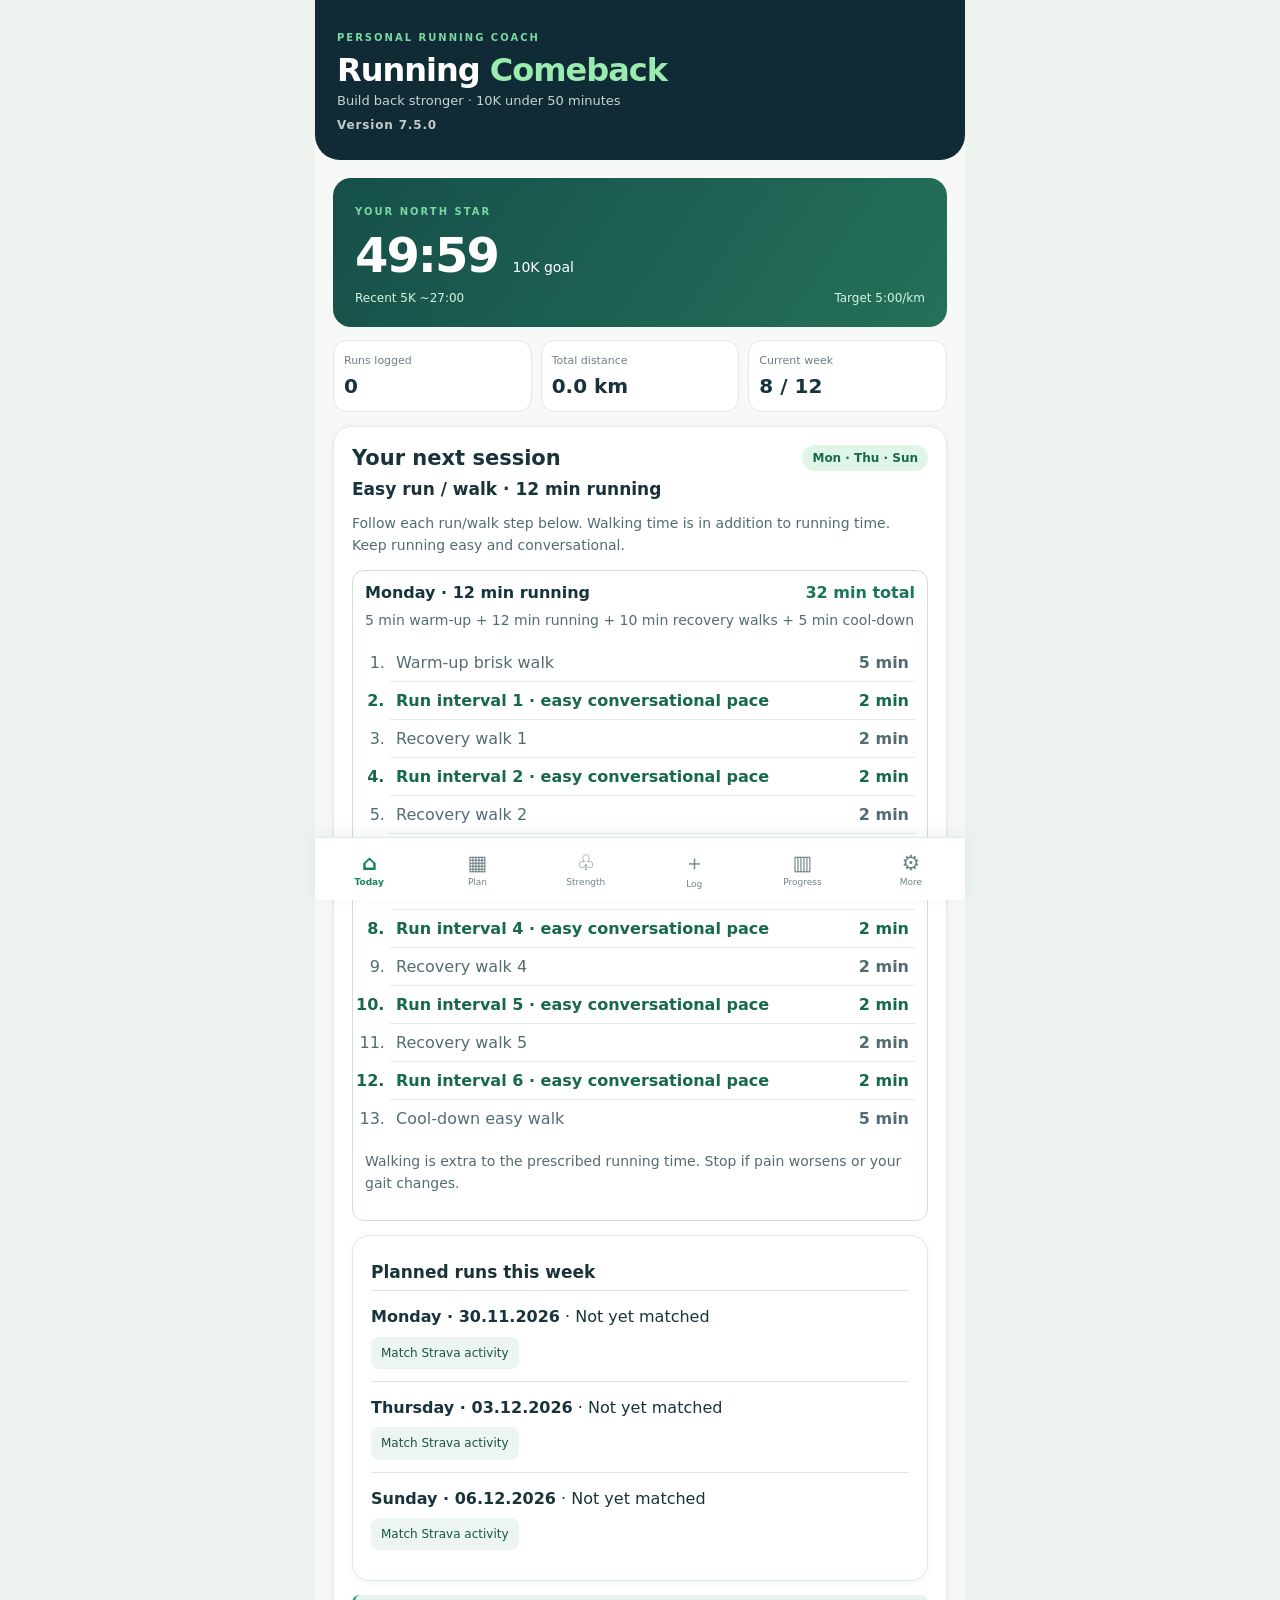
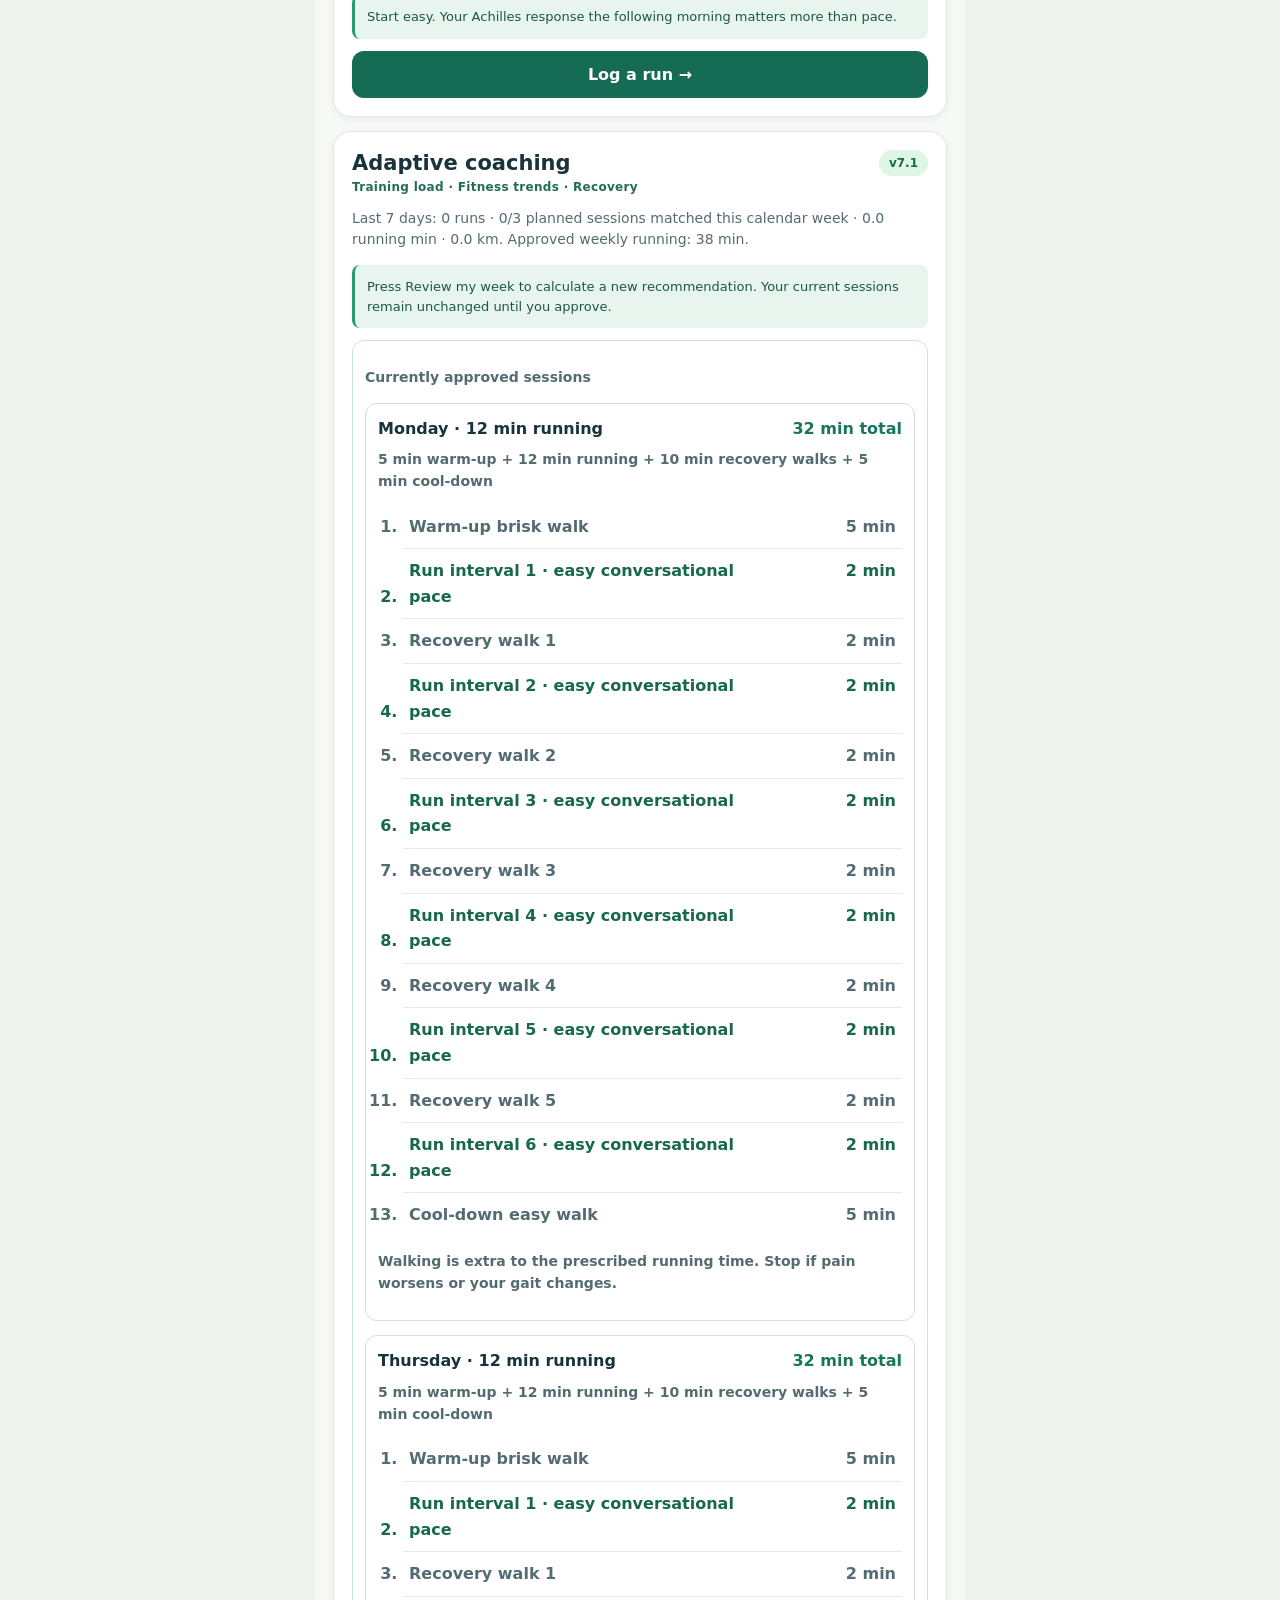
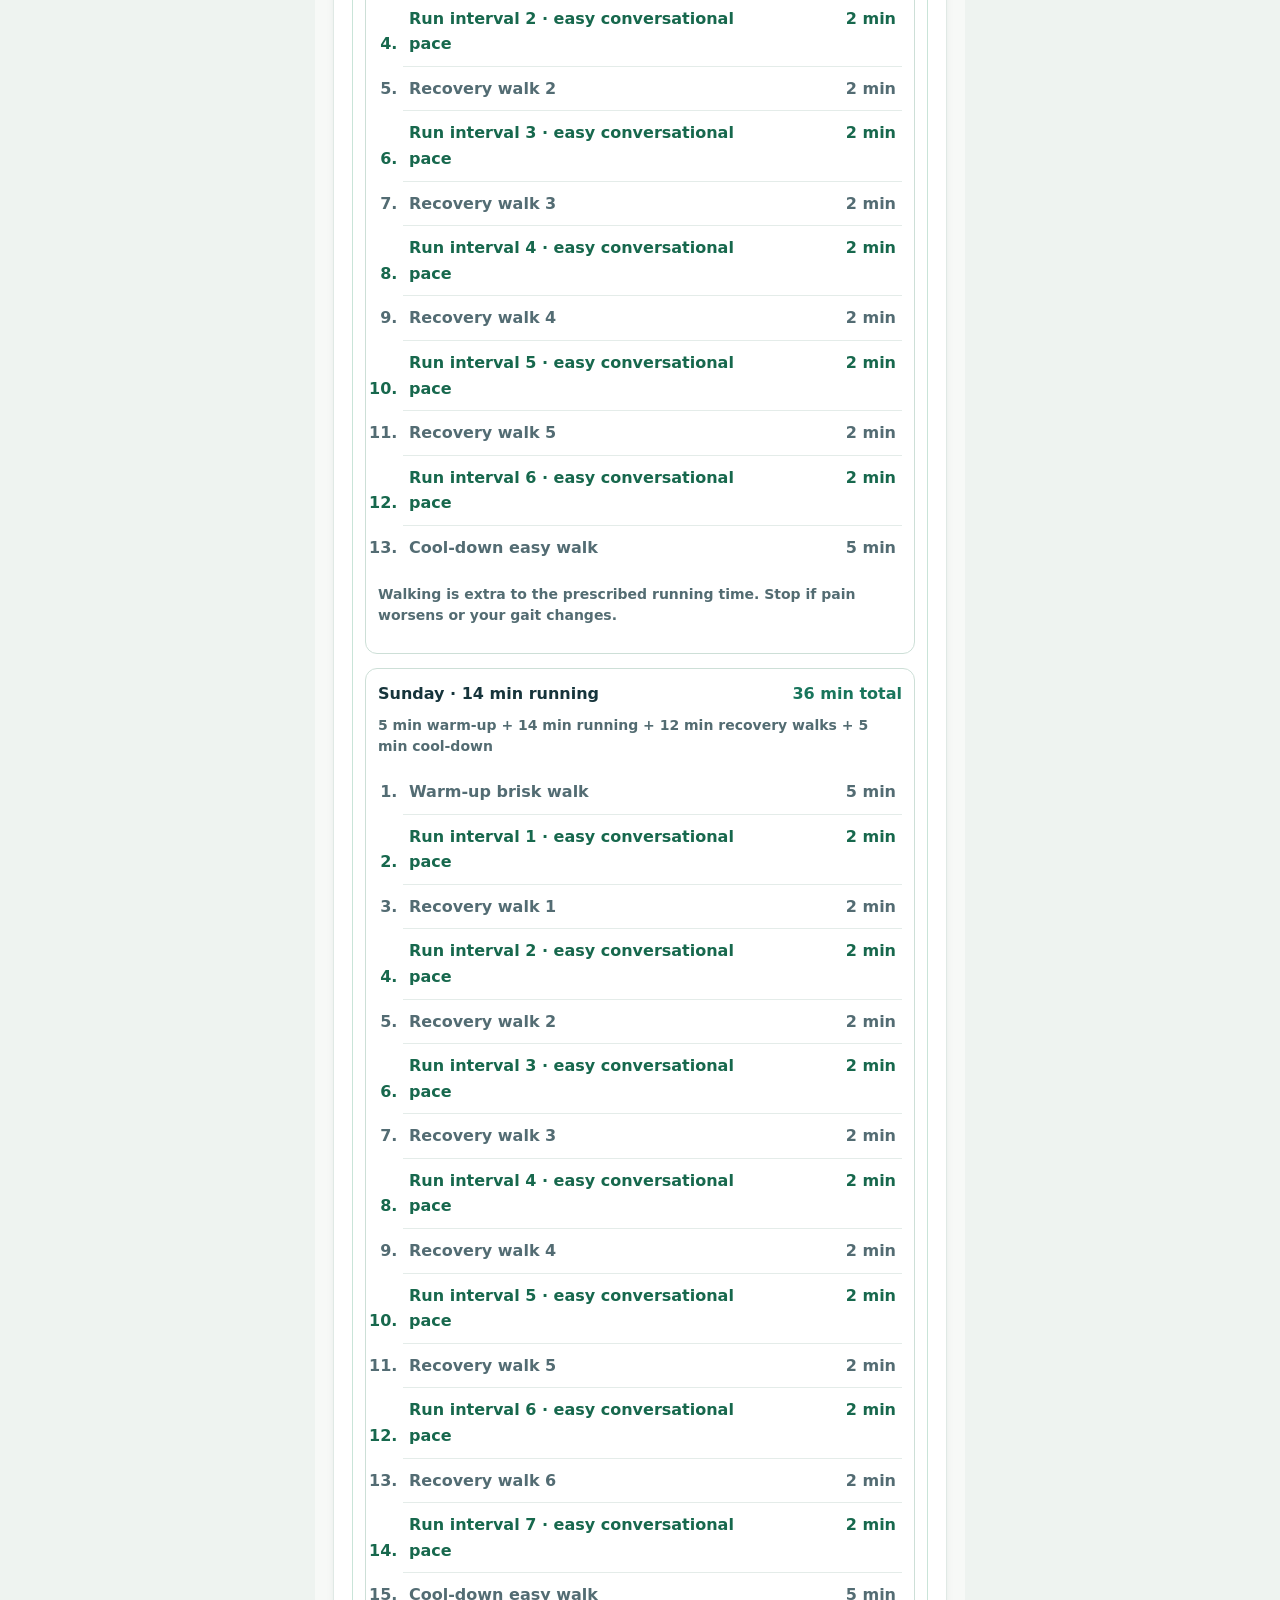
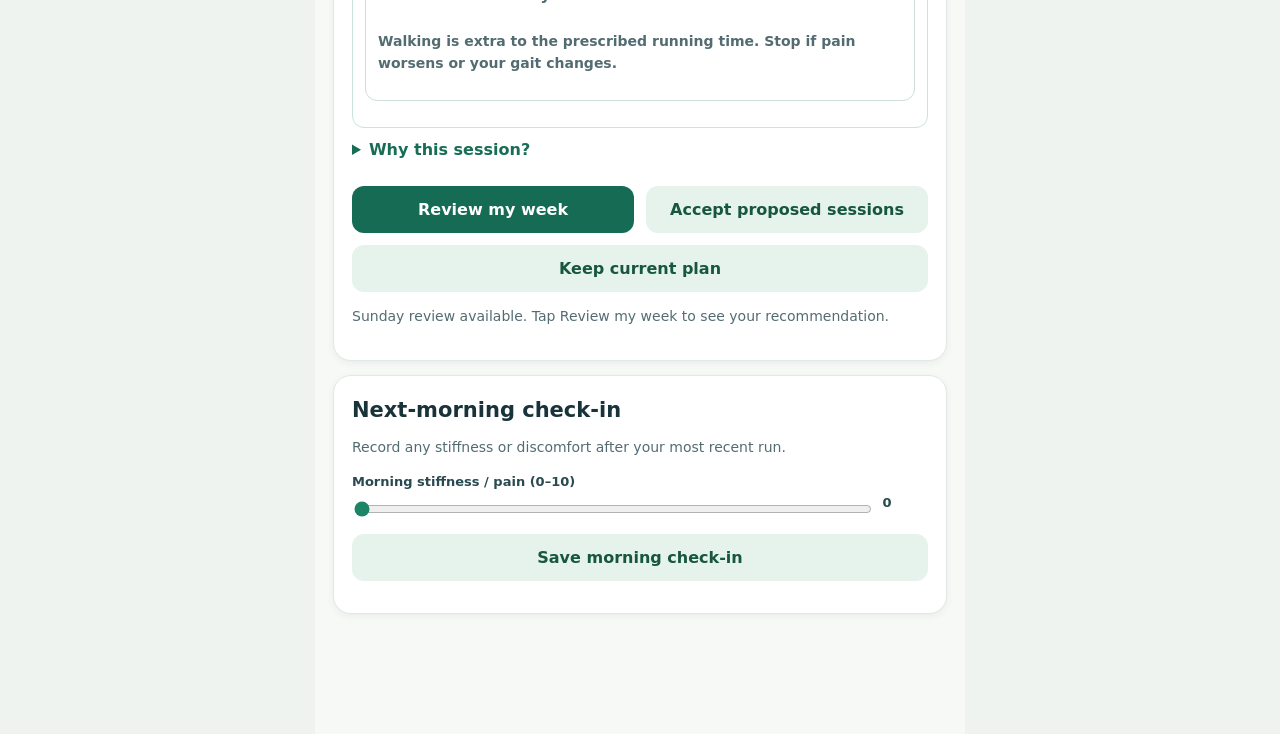
==== commit a0cd934c: "Add files via upload" ====
--- a/index.html
+++ b/index.html
@@ -1,4 +1,4 @@
-<!doctype html><html lang="en"><head><meta charset="utf-8"><meta name="viewport" content="width=device-width,initial-scale=1,viewport-fit=cover"><meta name="theme-color" content="#102b35"><meta name="description" content="Your personal return-to-running coach"><link rel="manifest" href="manifest.webmanifest"><link rel="icon" href="icon-192.png"><title>Running Comeback</title><link rel="stylesheet" href="style.css?v=7.3.0"></head><body><div class="shell"><header><div class="eyebrow">PERSONAL RUNNING COACH</div><h1>Running <em>Comeback</em></h1><p>Build back stronger · 10K under 50 minutes</p><div class="app-version" id="homeAppVersion">Version 7.3.0</div></header><main><section id="home" class="page active"><div class="hero"><span class="eyebrow">YOUR NORTH STAR</span><div class="goal">49:59 <small>10K goal</small></div><div class="goalrow"><span>Recent 5K ~27:00</span><span>Target 5:00/km</span></div></div><div class="stats"><div class="tile"><span>Runs logged</span><strong id="runCount">0</strong></div><div class="tile"><span>Total distance</span><strong id="totalKm">0 km</strong></div><div class="tile"><span>Current week</span><strong id="weekNumber">1 / 12</strong></div></div><div class="panel"><div class="panelhead"><h2>Your next session</h2><span class="pill" id="nextDay">Monday</span></div><h3 id="nextTitle">Gentle return</h3><p id="nextDescription"></p><div id="nextSessionSteps"></div><div class="panel" id="plannedMatches"></div><div class="notice" id="advice">Start easy. Your Achilles response the following morning matters more than pace.</div><button class="primary" data-go="log">Log a run →</button></div><div class="panel" id="adaptiveHome"><div class="panelhead"><h2>Adaptive coaching</h2><span class="pill">v7.1</span></div><div class="engine-tag">Training load · Fitness trends · Recovery</div><p id="adaptiveSummary">Review your recent runs to get a personalised plan.</p><div id="adaptiveProposal" class="notice"></div><div id="enginePlan" class="engine-plan"></div><details class="engine-why"><summary>Why this session?</summary><div id="engineWhy"></div></details><div class="twocol"><button class="primary" id="reviewWeek" type="button">Review my week</button><button class="secondary" id="acceptPlan" type="button" disabled>Accept proposed sessions</button></div><button class="secondary" id="keepPlan" type="button">Keep current plan</button><p class="hint" id="adaptiveStatus" role="status"></p></div><div class="panel"><h2>Next-morning check-in</h2><p>Record any stiffness or discomfort after your most recent run.</p><label>Morning stiffness / pain (0–10)<input id="morningPain" type="range" min="0" max="10" value="0"><output id="morningPainValue">0</output></label><button id="saveMorning" class="secondary">Save morning check-in</button><p class="hint" id="morningStatus"></p></div></section><section id="plan" class="page"><h2>Your adaptive programme</h2><div class="notice" id="activePlanNote"></div><p class="muted">Maximum three runs: Monday, Thursday and Saturday/Sunday. Tuesday is an alternative, not an extra run. Suggested running minutes exclude walking and warm-up.</p><div id="livePlanRows"></div><details><summary>View original 12-week reference programme</summary><div id="planRows"></div></details></section><section id="strength" class="page">
+<!doctype html><html lang="en"><head><meta charset="utf-8"><meta name="viewport" content="width=device-width,initial-scale=1,viewport-fit=cover"><meta name="theme-color" content="#102b35"><meta name="description" content="Your personal return-to-running coach"><link rel="manifest" href="manifest.webmanifest"><link rel="icon" href="icon-192.png"><title>Running Comeback</title><link rel="stylesheet" href="style.css?v=7.5.0"></head><body><div class="shell"><header><div class="eyebrow">PERSONAL RUNNING COACH</div><h1>Running <em>Comeback</em></h1><p>Build back stronger · 10K under 50 minutes</p><div class="app-version" id="homeAppVersion">Version 7.5.0</div></header><main><section id="home" class="page active"><div class="hero"><span class="eyebrow">YOUR NORTH STAR</span><div class="goal">49:59 <small>10K goal</small></div><div class="goalrow"><span>Recent 5K ~27:00</span><span>Target 5:00/km</span></div></div><div class="stats"><div class="tile"><span>Runs logged</span><strong id="runCount">0</strong></div><div class="tile"><span>Total distance</span><strong id="totalKm">0 km</strong></div><div class="tile"><span>Current week</span><strong id="weekNumber">1 / 12</strong></div></div><div class="panel"><div class="panelhead"><h2>Your next session</h2><span class="pill" id="nextDay">Monday</span></div><h3 id="nextTitle">Gentle return</h3><p id="nextDescription"></p><div id="nextSessionSteps"></div><div class="panel" id="plannedMatches"></div><div class="notice" id="advice">Start easy. Your Achilles response the following morning matters more than pace.</div><button class="primary" data-go="log">Log a run →</button></div><div class="panel" id="adaptiveHome"><div class="panelhead"><h2>Adaptive coaching</h2><span class="pill">v7.1</span></div><div class="engine-tag">Training load · Fitness trends · Recovery</div><p id="adaptiveSummary">Review your recent runs to get a personalised plan.</p><div id="adaptiveProposal" class="notice"></div><div id="enginePlan" class="engine-plan"></div><details class="engine-why"><summary>Why this session?</summary><div id="engineWhy"></div></details><div class="twocol"><button class="primary" id="reviewWeek" type="button">Review my week</button><button class="secondary" id="acceptPlan" type="button" disabled>Accept proposed sessions</button></div><button class="secondary" id="keepPlan" type="button">Keep current plan</button><p class="hint" id="adaptiveStatus" role="status"></p></div><div class="panel"><h2>Next-morning check-in</h2><p>Record any stiffness or discomfort after your most recent run.</p><label>Morning stiffness / pain (0–10)<input id="morningPain" type="range" min="0" max="10" value="0"><output id="morningPainValue">0</output></label><button id="saveMorning" class="secondary">Save morning check-in</button><p class="hint" id="morningStatus"></p></div></section><section id="plan" class="page"><h2>Your adaptive programme</h2><div class="notice" id="activePlanNote"></div><p class="muted">Maximum three runs: Monday, Thursday and Saturday/Sunday. Tuesday is an alternative, not an extra run. Suggested running minutes exclude walking and warm-up.</p><div id="livePlanRows"></div><details><summary>View original 12-week reference programme</summary><div id="planRows"></div></details></section><section id="strength" class="page">
 <h2>Strength, stability & mobility</h2>
 <p class="muted">A separate, gentle routine to support your calves, Achilles and running stability. Start with comfortable, controlled movements. This is general exercise guidance, not an individual rehabilitation prescription.</p>
 <div class="panel"><div class="panelhead"><h3>Today's routine</h3><span class="pill">10–20 min</span></div>
@@ -13,4 +13,4 @@
 </div>
 <div class="panel"><h3>Exercise history</h3><div id="strengthHistory"></div></div>
 <div class="notice warn">Stop for sharp or worsening pain, sudden popping, swelling or difficulty walking. Seek prompt medical assessment for suspected tendon injury. Because your previous Achilles/calf problem was not assessed, a physiotherapist can tailor loading and progression.</div>
-</section><section id="log" class="page"><h2>Log your run</h2><p class="muted">Your feedback guides your next session.</p><form id="runForm" class="panel"><label>Date<input id="runDate" type="date" required></label><label>Session<select id="session"><option>Monday</option><option>Thursday</option><option>Weekend</option><option>Tuesday alternative</option></select></label><div class="twocol"><label>Distance (km)<input id="distance" type="number" min="0" max="100" step="0.01" placeholder="e.g. 3.2" required></label><div class="time-field"><div class="time-title">Total activity time (hours : minutes : seconds)</div><div class="time-stepper" data-time-for="duration" role="group" aria-label="Activity duration"><div class="time-unit"><button type="button" data-step="hh" data-delta="1" aria-label="Increase hours">＋</button><input type="number" id="duration_hh" min="0" max="999" value="0" inputmode="numeric" aria-label="Hours"><button type="button" data-step="hh" data-delta="-1" aria-label="Decrease hours">−</button><small>Hours</small></div><b>:</b><div class="time-unit"><button type="button" data-step="mm" data-delta="1" aria-label="Increase minutes">＋</button><input type="number" id="duration_mm" min="0" max="59" value="0" inputmode="numeric" aria-label="Minutes"><button type="button" data-step="mm" data-delta="-1" aria-label="Decrease minutes">−</button><small>Minutes</small></div><b>:</b><div class="time-unit"><button type="button" data-step="ss" data-delta="1" aria-label="Increase seconds">＋</button><input type="number" id="duration_ss" min="0" max="59" value="0" inputmode="numeric" aria-label="Seconds"><button type="button" data-step="ss" data-delta="-1" aria-label="Decrease seconds">−</button><small>Seconds</small></div></div><input id="duration" type="hidden" value="00:00:00"><p class="time-preview">Total: <strong id="duration_preview">00:00:00</strong></p></div></div><label>Walking time (minutes, optional)<input id="walkingMinutes" type="number" min="0" max="600" step="0.1" value="0"></label><p class="hint">Running time is calculated automatically as total activity time minus walking time. Leave walking at 0 for a continuous run.</p><p class="time-preview">Calculated running time: <strong id="calculatedRunning">00:00:00</strong></p><label>Effort (1 easy – 10 maximum)<input id="effort" type="range" min="1" max="10" value="3"><output id="effortValue">3</output></label><label>Pain during/after run (0–10)<input id="pain" type="range" min="0" max="10" value="0"><output id="painValue">0</output></label><label>Where did you feel it?<select id="location"><option value="none">No pain</option><option>Left Achilles</option><option>Right Achilles</option><option>Left calf</option><option>Right calf</option><option>Knee</option><option>Other</option></select></label><label>How did it feel?<select id="painType"><option>None</option><option>Stiffness</option><option>Dull ache</option><option>Sharp pain</option><option>Tightness</option></select></label><label>Notes<textarea id="notes" rows="3" placeholder="Breathing, energy, niggles, route, anything unusual..."></textarea></label><button class="primary" type="submit">Save run</button></form><div id="savedNotice" class="notice hidden"></div></section><section id="progress" class="page"><h2>Your progress</h2><div class="panel"><h3>Weight tracker</h3><p class="muted">Weigh yourself under similar conditions, ideally in the morning. Weekly measurements are enough.</p><div class="stats"><div class="tile"><span>Latest weight</span><strong id="latestWeight">—</strong></div><div class="tile"><span>Change</span><strong id="weightChange">—</strong></div><div class="tile"><span>Goal</span><strong id="weightGoalDisplay">—</strong></div></div><form id="weightForm"><div class="twocol"><label>Date<input id="weightDate" type="date" required></label><label>Weight (kg)<input id="weightKg" type="number" min="25" max="350" step="0.1" required placeholder="e.g. 82.5"></label></div><button class="primary" type="submit">Save weight</button></form><div id="weightMessage" class="hint" role="status"></div><h3>Weight history</h3><div id="weightChart" class="weightchart"></div><div id="weightHistory"></div></div><div class="stats"><div class="tile"><span>Longest run time</span><strong id="longest">0 min</strong></div><div class="tile"><span>Last pace</span><strong id="pace">—</strong></div></div><div class="panel"><h3>Distance per run</h3><div id="bars" class="bars"></div></div><div class="panel"><h3>Fitness & comeback dashboard</h3><p class="muted">Historical runs before May 2026 are shown separately from your return-to-running programme. Historical bests are from near-distance Strava activities and may not be official PBs. The most recent qualifying pre-injury 5K is displayed from history; the editable 27:00 benchmark remains available as a fallback and coaching reference. Current comeback 5K is shown only when a comparable run exists.</p><div class="stats"><div class="tile"><span>Historical 5K PB (fastest)</span><strong id="historic5k">—</strong></div><div class="tile"><span>Recent pre-injury 5K (latest)</span><strong id="recent5k">27:00</strong></div><div class="tile"><span>Comeback 5K</span><strong id="comeback5k">—</strong></div><div class="tile"><span>Historic 10K</span><strong id="historic10k">—</strong></div><div class="tile"><span>Comeback km</span><strong id="comebackKm">—</strong></div></div><div class="stats"><div class="tile"><span>Last 7 days</span><strong id="weekKm">—</strong></div><div class="tile"><span>Last 7 days runs</span><strong id="weekRuns">—</strong></div><div class="tile"><span>Longest comeback</span><strong id="comebackLongest">—</strong></div></div><h3>Weekly distance</h3><div id="weeklyBars" class="bars"></div><h3>Recent heart rate</h3><div id="heartRateTrend" class="trendlist"></div><h3>Calf / Achilles feedback</h3><div id="painTrend" class="trendlist"></div></div><div class="panel"><h3>Weekly coaching report</h3><p class="muted">A review of recent runs, recovery and weight. Recommendations are conservative and are not medical advice.</p><div id="weeklyReport"></div><p class="hint">To approve or hold the next plan, use Today → Adaptive coaching.</p><button class="secondary" id="copyWeeklyReport" type="button">Copy weekly report for ChatGPT</button><p class="hint" id="weeklyCopyStatus"></p></div><div class="panel"><h3>Training history</h3><label>Show runs<select id="historyFilter"><option value="comeback">Comeback (from programme start)</option><option value="all">All runs</option><option value="historical">Before May 2026</option></select></label><div id="history"></div></div></section><section id="settings" class="page"><h2>Settings & backup</h2><div class="panel"><h3>About Running Comeback</h3><p><strong>Version <span id="aboutAppVersion">7.3.0</span></strong></p><p class="muted">Released 12 October 2026</p><p class="muted">Adds a separate strength, stability and mobility screen with exercise logging and next-morning recovery checks.</p></div><div class="panel"><label>Programme start date<input id="startDate" type="date"></label><label>Optional target weight (kg)<input id="weightGoal" type="number" min="25" max="350" step="0.1" placeholder="Leave blank if not needed"></label><label>Recent pre-injury 5K benchmark (mm:ss)<input id="recent5kSetting" type="text" inputmode="numeric" pattern="[0-9]{1,2}:[0-5][0-9]" placeholder="27:00" maxlength="5"></label><p class="hint">Default 27:00. Your older 25:04 personal best is kept for historical reference only, not used for current training pace.</p><label>Weekend preference<select id="weekend"><option>Sunday</option><option>Saturday</option></select></label><button class="primary" id="saveSettings">Save settings</button></div><div class="panel"><h3>Live Strava synchronisation</h3><label><input id="autoSyncStrava" type="checkbox"> Sync automatically when opening the app (only if key is remembered)</label><p class="muted">Your Garmin runs arrive through Strava. Enter your private APP_ACCESS_KEY below. It is never included in the GitHub files or backups.</p><label>Private app access key<input id="stravaAccessKey" type="password" autocomplete="off" placeholder="Paste APP_ACCESS_KEY"></label><label><input id="rememberStravaKey" type="checkbox"> Remember key on this device (less secure on shared devices)</label><div class="twocol"><button class="primary" id="syncStrava" type="button">Sync Strava</button><button class="secondary" id="forgetStravaKey" type="button">Forget key</button></div><p class="hint" id="liveStravaStatus" role="status">Not synced yet.</p><p class="hint">Imported runs still need your effort, pain and next-morning check-in. Do not enter your SETUP_KEY here.</p></div><div class="panel"><h3>Import Strava runs</h3><p class="muted">Import a Strava activities.csv export or a JSON file containing Strava activity records. Only runs are added; existing diary entries and weight measurements are kept. Use this only as a fallback if live Strava sync is unavailable.</p><label>Strava activity file (.csv or .json)<input type="file" id="stravaFile" accept=".csv,.json,text/csv,application/json"></label><p class="hint" id="stravaStatus" role="status"></p><p class="hint">For Strava CSV: request your account data export on Strava's website, unzip it and select activities.csv. Strava export columns may vary. Back up your diary before importing.</p></div><div class="panel"><h3>Data & coaching</h3><p>Your data stays on this device in browser storage. Export it regularly to avoid losing your history if browser data is cleared.</p><button class="secondary" id="exportData">Export backup (JSON)</button><label class="importLabel">Import backup<input type="file" id="importData" accept="application/json,.json"></label><button class="secondary" id="copyCoach">Copy coaching summary</button><p class="hint" id="copyStatus"></p></div><div class="panel"><h3>Important health note</h3><p>This app is a training log, not a medical diagnosis. With a previously unassessed calf/Achilles injury, consider a sports physiotherapy assessment before returning to running. Stop for sharp or increasing pain, limping or a sudden pop. Seek urgent assessment for a suspected tendon rupture.</p></div></section><div id="activityEditor" class="activity-modal hidden" role="dialog" aria-modal="true" aria-labelledby="editActivityTitle"><div class="activity-dialog panel"><div class="activity-dialog-heading"><h2 id="editActivityTitle">Edit activity</h2><button id="closeActivityEditor" class="tiny" type="button" aria-label="Close editor">✕</button></div><p class="muted" id="editRunSource"></p><form id="editActivityForm"><label>Date<input id="editRunDate" type="date" required></label><div class="twocol"><label>Distance (km)<input id="editRunDistance" type="number" min="0.01" max="100" step="0.01" required></label><div class="time-field"><div class="time-title">Total activity time (hours : minutes : seconds)</div><div class="time-stepper" data-time-for="editRunDuration" role="group" aria-label="Activity duration"><div class="time-unit"><button type="button" data-step="hh" data-delta="1" aria-label="Increase hours">＋</button><input type="number" id="editRunDuration_hh" min="0" max="999" value="0" inputmode="numeric" aria-label="Hours"><button type="button" data-step="hh" data-delta="-1" aria-label="Decrease hours">−</button><small>Hours</small></div><b>:</b><div class="time-unit"><button type="button" data-step="mm" data-delta="1" aria-label="Increase minutes">＋</button><input type="number" id="editRunDuration_mm" min="0" max="59" value="0" inputmode="numeric" aria-label="Minutes"><button type="button" data-step="mm" data-delta="-1" aria-label="Decrease minutes">−</button><small>Minutes</small></div><b>:</b><div class="time-unit"><button type="button" data-step="ss" data-delta="1" aria-label="Increase seconds">＋</button><input type="number" id="editRunDuration_ss" min="0" max="59" value="0" inputmode="numeric" aria-label="Seconds"><button type="button" data-step="ss" data-delta="-1" aria-label="Decrease seconds">−</button><small>Seconds</small></div></div><input id="editRunDuration" type="hidden" value="00:00:00"><p class="time-preview">Total: <strong id="editRunDuration_preview">00:00:00</strong></p></div></div><label>Walking time (minutes, optional)<input id="editRunWalking" type="number" min="0" max="600" step="0.1" value="0"></label><p class="hint">Running time = total time − walking time. Leave walking at 0 for continuous running.</p><p class="time-preview">Calculated running time: <strong id="editCalculatedRunning">00:00:00</strong></p><div class="twocol"><label>Effort (1–10; blank if unknown)<input id="editRunEffort" type="number" min="1" max="10" step="1"></label><label>Pain (0–10; blank if unknown)<input id="editRunPain" type="number" min="0" max="10" step="1"></label></div><label>Next-morning pain / stiffness (0–10; blank if not checked)<input id="editRunMorning" type="number" min="0" max="10" step="1"></label><label>Where did you feel it?<input id="editRunLocation" maxlength="120"></label><label>Type of pain<select id="editRunPainType"><option>None</option><option>Stiffness</option><option>Dull ache</option><option>Sharp pain</option><option>Tightness</option><option>Not recorded</option></select></label><label>Activity name / notes<textarea id="editRunNotes" rows="3" maxlength="1000"></textarea></label><div class="twocol"><button class="primary" type="submit">Save changes</button><button class="secondary" id="cancelActivityEditor" type="button">Cancel</button></div></form></div></div><div id="matchActivityModal" class="activity-modal hidden" role="dialog" aria-modal="true" aria-label="Match activity to planned run"><div class="activity-dialog panel"><h2>Match to planned run</h2><p id="matchActivityDescription"></p><div id="matchActivityChoices"></div><div class="twocol"><button type="button" class="primary" id="confirmMatchActivity">Save match</button><button type="button" class="secondary" id="cancelMatchActivity">Cancel</button></div></div></div></main><nav><button data-go="home" class="selected">⌂<span>Today</span></button><button data-go="plan">▦<span>Plan</span></button><button data-go="strength">♧<span>Strength</span></button><button data-go="log">＋<span>Log</span></button><button data-go="progress">▥<span>Progress</span></button><button data-go="settings">⚙<span>More</span></button></nav></div><script src="app.js?v=7.3.0"></script></body></html>
+</section><section id="log" class="page"><h2>Log your run</h2><p class="muted">Your feedback guides your next session.</p><form id="runForm" class="panel"><label>Date<input id="runDate" type="date" required></label><label>Session<select id="session"><option>Monday</option><option>Thursday</option><option>Weekend</option><option>Tuesday alternative</option></select></label><div class="twocol"><label>Distance (km)<input id="distance" type="number" min="0" max="100" step="0.01" placeholder="e.g. 3.2" required></label><div class="time-field"><div class="time-title">Total activity time (hours : minutes : seconds)</div><div class="time-stepper" data-time-for="duration" role="group" aria-label="Activity duration"><div class="time-unit"><button type="button" data-step="hh" data-delta="1" aria-label="Increase hours">＋</button><input type="number" id="duration_hh" min="0" max="999" value="0" inputmode="numeric" aria-label="Hours"><button type="button" data-step="hh" data-delta="-1" aria-label="Decrease hours">−</button><small>Hours</small></div><b>:</b><div class="time-unit"><button type="button" data-step="mm" data-delta="1" aria-label="Increase minutes">＋</button><input type="number" id="duration_mm" min="0" max="59" value="0" inputmode="numeric" aria-label="Minutes"><button type="button" data-step="mm" data-delta="-1" aria-label="Decrease minutes">−</button><small>Minutes</small></div><b>:</b><div class="time-unit"><button type="button" data-step="ss" data-delta="1" aria-label="Increase seconds">＋</button><input type="number" id="duration_ss" min="0" max="59" value="0" inputmode="numeric" aria-label="Seconds"><button type="button" data-step="ss" data-delta="-1" aria-label="Decrease seconds">−</button><small>Seconds</small></div></div><input id="duration" type="hidden" value="00:00:00"><p class="time-preview">Total: <strong id="duration_preview">00:00:00</strong></p></div></div><label>Walking time (minutes, optional)<input id="walkingMinutes" type="number" min="0" max="600" step="0.1" value="0"></label><p class="hint">Running time is calculated automatically as total activity time minus walking time. Leave walking at 0 for a continuous run.</p><p class="time-preview">Calculated running time: <strong id="calculatedRunning">00:00:00</strong></p><label>Effort (1 easy – 10 maximum)<input id="effort" type="range" min="1" max="10" value="3"><output id="effortValue">3</output></label><label>Pain during/after run (0–10)<input id="pain" type="range" min="0" max="10" value="0"><output id="painValue">0</output></label><label>Where did you feel it?<select id="location"><option value="none">No pain</option><option>Left Achilles</option><option>Right Achilles</option><option>Left calf</option><option>Right calf</option><option>Knee</option><option>Other</option></select></label><label>How did it feel?<select id="painType"><option>None</option><option>Stiffness</option><option>Dull ache</option><option>Sharp pain</option><option>Tightness</option></select></label><label>Notes<textarea id="notes" rows="3" placeholder="Breathing, energy, niggles, route, anything unusual..."></textarea></label><button class="primary" type="submit">Save run</button></form><div id="savedNotice" class="notice hidden"></div></section><section id="progress" class="page"><h2>Your progress</h2><div class="panel"><h3>Weight tracker</h3><p class="muted">Weigh yourself under similar conditions, ideally in the morning. Weekly measurements are enough.</p><div class="stats"><div class="tile"><span>Latest weight</span><strong id="latestWeight">—</strong></div><div class="tile"><span>Change</span><strong id="weightChange">—</strong></div><div class="tile"><span>Goal</span><strong id="weightGoalDisplay">—</strong></div></div><form id="weightForm"><div class="twocol"><label>Date<input id="weightDate" type="date" required></label><label>Weight (kg)<input id="weightKg" type="number" min="25" max="350" step="0.1" required placeholder="e.g. 82.5"></label></div><button class="primary" type="submit">Save weight</button></form><div id="weightMessage" class="hint" role="status"></div><h3>Weight history</h3><div id="weightChart" class="weightchart"></div><div id="weightHistory"></div></div><div class="stats"><div class="tile"><span>Longest run time</span><strong id="longest">0 min</strong></div><div class="tile"><span>Last pace</span><strong id="pace">—</strong></div></div><div class="panel"><h3>Distance per run</h3><div id="bars" class="bars"></div></div><div class="panel"><h3>Fitness & comeback dashboard</h3><p class="muted">Historical runs before May 2026 are shown separately from your return-to-running programme. Historical bests are from near-distance Strava activities and may not be official PBs. The most recent qualifying pre-injury 5K is displayed from history; the editable 27:00 benchmark remains available as a fallback and coaching reference. Current comeback 5K is shown only when a comparable run exists.</p><div class="stats"><div class="tile"><span>Historical 5K PB (fastest)</span><strong id="historic5k">—</strong></div><div class="tile"><span>Recent pre-injury 5K (latest)</span><strong id="recent5k">27:00</strong></div><div class="tile"><span>Comeback 5K</span><strong id="comeback5k">—</strong></div><div class="tile"><span>Historic 10K</span><strong id="historic10k">—</strong></div><div class="tile"><span>Comeback km</span><strong id="comebackKm">—</strong></div></div><div class="stats"><div class="tile"><span>Last 7 days</span><strong id="weekKm">—</strong></div><div class="tile"><span>Last 7 days runs</span><strong id="weekRuns">—</strong></div><div class="tile"><span>Longest comeback</span><strong id="comebackLongest">—</strong></div></div><h3>Weekly distance</h3><div id="weeklyBars" class="bars"></div><h3>Recent heart rate</h3><div id="heartRateTrend" class="trendlist"></div><h3>Calf / Achilles feedback</h3><div id="painTrend" class="trendlist"></div></div><div class="panel"><h3>Weekly coaching report</h3><p class="muted">A review of recent runs, recovery and weight. Recommendations are conservative and are not medical advice.</p><div id="weeklyReport"></div><p class="hint">To approve or hold the next plan, use Today → Adaptive coaching.</p><button class="secondary" id="copyWeeklyReport" type="button">Copy weekly report for ChatGPT</button><p class="hint" id="weeklyCopyStatus"></p></div><div class="panel"><h3>Training history</h3><label>Show runs<select id="historyFilter"><option value="comeback">Comeback (from programme start)</option><option value="all">All runs</option><option value="historical">Before May 2026</option></select></label><div id="history"></div></div></section><section id="settings" class="page"><h2>Settings & backup</h2><div class="panel"><h3>About Running Comeback</h3><p><strong>Version <span id="aboutAppVersion">7.5.0</span></strong></p><p class="muted">Released 12 October 2026</p><p class="muted">Tap any exercise picture to enlarge it, with instructions and a close control. Works offline.</p></div><div class="panel"><label>Programme start date<input id="startDate" type="date"></label><label>Optional target weight (kg)<input id="weightGoal" type="number" min="25" max="350" step="0.1" placeholder="Leave blank if not needed"></label><label>Recent pre-injury 5K benchmark (mm:ss)<input id="recent5kSetting" type="text" inputmode="numeric" pattern="[0-9]{1,2}:[0-5][0-9]" placeholder="27:00" maxlength="5"></label><p class="hint">Default 27:00. Your older 25:04 personal best is kept for historical reference only, not used for current training pace.</p><label>Weekend preference<select id="weekend"><option>Sunday</option><option>Saturday</option></select></label><button class="primary" id="saveSettings">Save settings</button></div><div class="panel"><h3>Live Strava synchronisation</h3><label><input id="autoSyncStrava" type="checkbox"> Sync automatically when opening the app (only if key is remembered)</label><p class="muted">Your Garmin runs arrive through Strava. Enter your private APP_ACCESS_KEY below. It is never included in the GitHub files or backups.</p><label>Private app access key<input id="stravaAccessKey" type="password" autocomplete="off" placeholder="Paste APP_ACCESS_KEY"></label><label><input id="rememberStravaKey" type="checkbox"> Remember key on this device (less secure on shared devices)</label><div class="twocol"><button class="primary" id="syncStrava" type="button">Sync Strava</button><button class="secondary" id="forgetStravaKey" type="button">Forget key</button></div><p class="hint" id="liveStravaStatus" role="status">Not synced yet.</p><p class="hint">Imported runs still need your effort, pain and next-morning check-in. Do not enter your SETUP_KEY here.</p></div><div class="panel"><h3>Import Strava runs</h3><p class="muted">Import a Strava activities.csv export or a JSON file containing Strava activity records. Only runs are added; existing diary entries and weight measurements are kept. Use this only as a fallback if live Strava sync is unavailable.</p><label>Strava activity file (.csv or .json)<input type="file" id="stravaFile" accept=".csv,.json,text/csv,application/json"></label><p class="hint" id="stravaStatus" role="status"></p><p class="hint">For Strava CSV: request your account data export on Strava's website, unzip it and select activities.csv. Strava export columns may vary. Back up your diary before importing.</p></div><div class="panel"><h3>Data & coaching</h3><p>Your data stays on this device in browser storage. Export it regularly to avoid losing your history if browser data is cleared.</p><button class="secondary" id="exportData">Export backup (JSON)</button><label class="importLabel">Import backup<input type="file" id="importData" accept="application/json,.json"></label><button class="secondary" id="copyCoach">Copy coaching summary</button><p class="hint" id="copyStatus"></p></div><div class="panel"><h3>Important health note</h3><p>This app is a training log, not a medical diagnosis. With a previously unassessed calf/Achilles injury, consider a sports physiotherapy assessment before returning to running. Stop for sharp or increasing pain, limping or a sudden pop. Seek urgent assessment for a suspected tendon rupture.</p></div></section><div id="activityEditor" class="activity-modal hidden" role="dialog" aria-modal="true" aria-labelledby="editActivityTitle"><div class="activity-dialog panel"><div class="activity-dialog-heading"><h2 id="editActivityTitle">Edit activity</h2><button id="closeActivityEditor" class="tiny" type="button" aria-label="Close editor">✕</button></div><p class="muted" id="editRunSource"></p><form id="editActivityForm"><label>Date<input id="editRunDate" type="date" required></label><div class="twocol"><label>Distance (km)<input id="editRunDistance" type="number" min="0.01" max="100" step="0.01" required></label><div class="time-field"><div class="time-title">Total activity time (hours : minutes : seconds)</div><div class="time-stepper" data-time-for="editRunDuration" role="group" aria-label="Activity duration"><div class="time-unit"><button type="button" data-step="hh" data-delta="1" aria-label="Increase hours">＋</button><input type="number" id="editRunDuration_hh" min="0" max="999" value="0" inputmode="numeric" aria-label="Hours"><button type="button" data-step="hh" data-delta="-1" aria-label="Decrease hours">−</button><small>Hours</small></div><b>:</b><div class="time-unit"><button type="button" data-step="mm" data-delta="1" aria-label="Increase minutes">＋</button><input type="number" id="editRunDuration_mm" min="0" max="59" value="0" inputmode="numeric" aria-label="Minutes"><button type="button" data-step="mm" data-delta="-1" aria-label="Decrease minutes">−</button><small>Minutes</small></div><b>:</b><div class="time-unit"><button type="button" data-step="ss" data-delta="1" aria-label="Increase seconds">＋</button><input type="number" id="editRunDuration_ss" min="0" max="59" value="0" inputmode="numeric" aria-label="Seconds"><button type="button" data-step="ss" data-delta="-1" aria-label="Decrease seconds">−</button><small>Seconds</small></div></div><input id="editRunDuration" type="hidden" value="00:00:00"><p class="time-preview">Total: <strong id="editRunDuration_preview">00:00:00</strong></p></div></div><label>Walking time (minutes, optional)<input id="editRunWalking" type="number" min="0" max="600" step="0.1" value="0"></label><p class="hint">Running time = total time − walking time. Leave walking at 0 for continuous running.</p><p class="time-preview">Calculated running time: <strong id="editCalculatedRunning">00:00:00</strong></p><div class="twocol"><label>Effort (1–10; blank if unknown)<input id="editRunEffort" type="number" min="1" max="10" step="1"></label><label>Pain (0–10; blank if unknown)<input id="editRunPain" type="number" min="0" max="10" step="1"></label></div><label>Next-morning pain / stiffness (0–10; blank if not checked)<input id="editRunMorning" type="number" min="0" max="10" step="1"></label><label>Where did you feel it?<input id="editRunLocation" maxlength="120"></label><label>Type of pain<select id="editRunPainType"><option>None</option><option>Stiffness</option><option>Dull ache</option><option>Sharp pain</option><option>Tightness</option><option>Not recorded</option></select></label><label>Activity name / notes<textarea id="editRunNotes" rows="3" maxlength="1000"></textarea></label><div class="twocol"><button class="primary" type="submit">Save changes</button><button class="secondary" id="cancelActivityEditor" type="button">Cancel</button></div></form></div></div><div id="matchActivityModal" class="activity-modal hidden" role="dialog" aria-modal="true" aria-label="Match activity to planned run"><div class="activity-dialog panel"><h2>Match to planned run</h2><p id="matchActivityDescription"></p><div id="matchActivityChoices"></div><div class="twocol"><button type="button" class="primary" id="confirmMatchActivity">Save match</button><button type="button" class="secondary" id="cancelMatchActivity">Cancel</button></div></div></div><div id="strengthZoomModal" class="strength-zoom-modal hidden" role="dialog" aria-modal="true" aria-labelledby="strengthZoomTitle"><div class="strength-zoom-dialog"><button type="button" id="closeStrengthZoom" class="strength-zoom-close" aria-label="Close enlarged exercise picture">✕ Close</button><h2 id="strengthZoomTitle"></h2><img id="strengthZoomImage" alt="" src="exercise-seated-calf.webp"><p id="strengthZoomDose" class="strength-zoom-dose"></p><p id="strengthZoomInstructions"></p><p id="strengthZoomTip" class="muted"></p></div></div></main><nav><button data-go="home" class="selected">⌂<span>Today</span></button><button data-go="plan">▦<span>Plan</span></button><button data-go="strength">♧<span>Strength</span></button><button data-go="log">＋<span>Log</span></button><button data-go="progress">▥<span>Progress</span></button><button data-go="settings">⚙<span>More</span></button></nav></div><script src="app.js?v=7.5.0"></script></body></html>
--- a/style.css
+++ b/style.css
@@ -52,3 +52,19 @@
 .strength-copy span{font-size:13px;color:#38535a}
 .strength-copy em{font-size:12px;color:#687d7f;font-style:normal}
 @media(max-width:360px){nav button span{font-size:8px}nav button{font-size:19px}}
+
+.strength-exercise{display:grid;grid-template-columns:20px minmax(95px,35%) minmax(0,1fr);align-items:start;gap:9px}
+.strength-photo{display:block;width:100%;aspect-ratio:1.65;object-fit:cover;border-radius:9px;background:#f0f5f1}
+@media(max-width:400px){.strength-exercise{grid-template-columns:20px minmax(85px,32%) minmax(0,1fr);gap:7px}.strength-copy span{font-size:12px}}
+
+.strength-photo-button{display:block;position:relative;width:100%;border:0;padding:0;background:transparent;cursor:zoom-in;border-radius:9px;overflow:hidden}
+.strength-photo-button:focus-visible{outline:3px solid #238b77;outline-offset:2px}
+.strength-zoom-hint{position:absolute;right:4px;bottom:4px;background:rgba(8,34,38,.83);color:white;font-size:10px;padding:3px 6px;border-radius:5px}
+.strength-zoom-modal{position:fixed;inset:0;background:rgba(3,15,20,.88);z-index:9999;display:flex;align-items:center;justify-content:center;padding:16px;overflow-y:auto}
+.strength-zoom-modal.hidden{display:none}
+.strength-zoom-dialog{width:min(720px,100%);max-height:calc(100dvh - 32px);overflow-y:auto;background:#fff;color:#19353b;border-radius:16px;padding:16px;box-sizing:border-box}
+.strength-zoom-dialog h2{margin:8px 0 12px}
+.strength-zoom-dialog img{display:block;width:100%;height:auto;max-height:55dvh;object-fit:contain;background:#f3f5f3;border-radius:10px}
+.strength-zoom-close{display:block;margin-left:auto;padding:10px 14px;border:1px solid #b8ccc7;border-radius:9px;background:#e8f3ef;color:#123b36;font-weight:700;cursor:pointer}
+.strength-zoom-dose{font-weight:700;color:#19624d}
+body.strength-zoom-open{overflow:hidden}
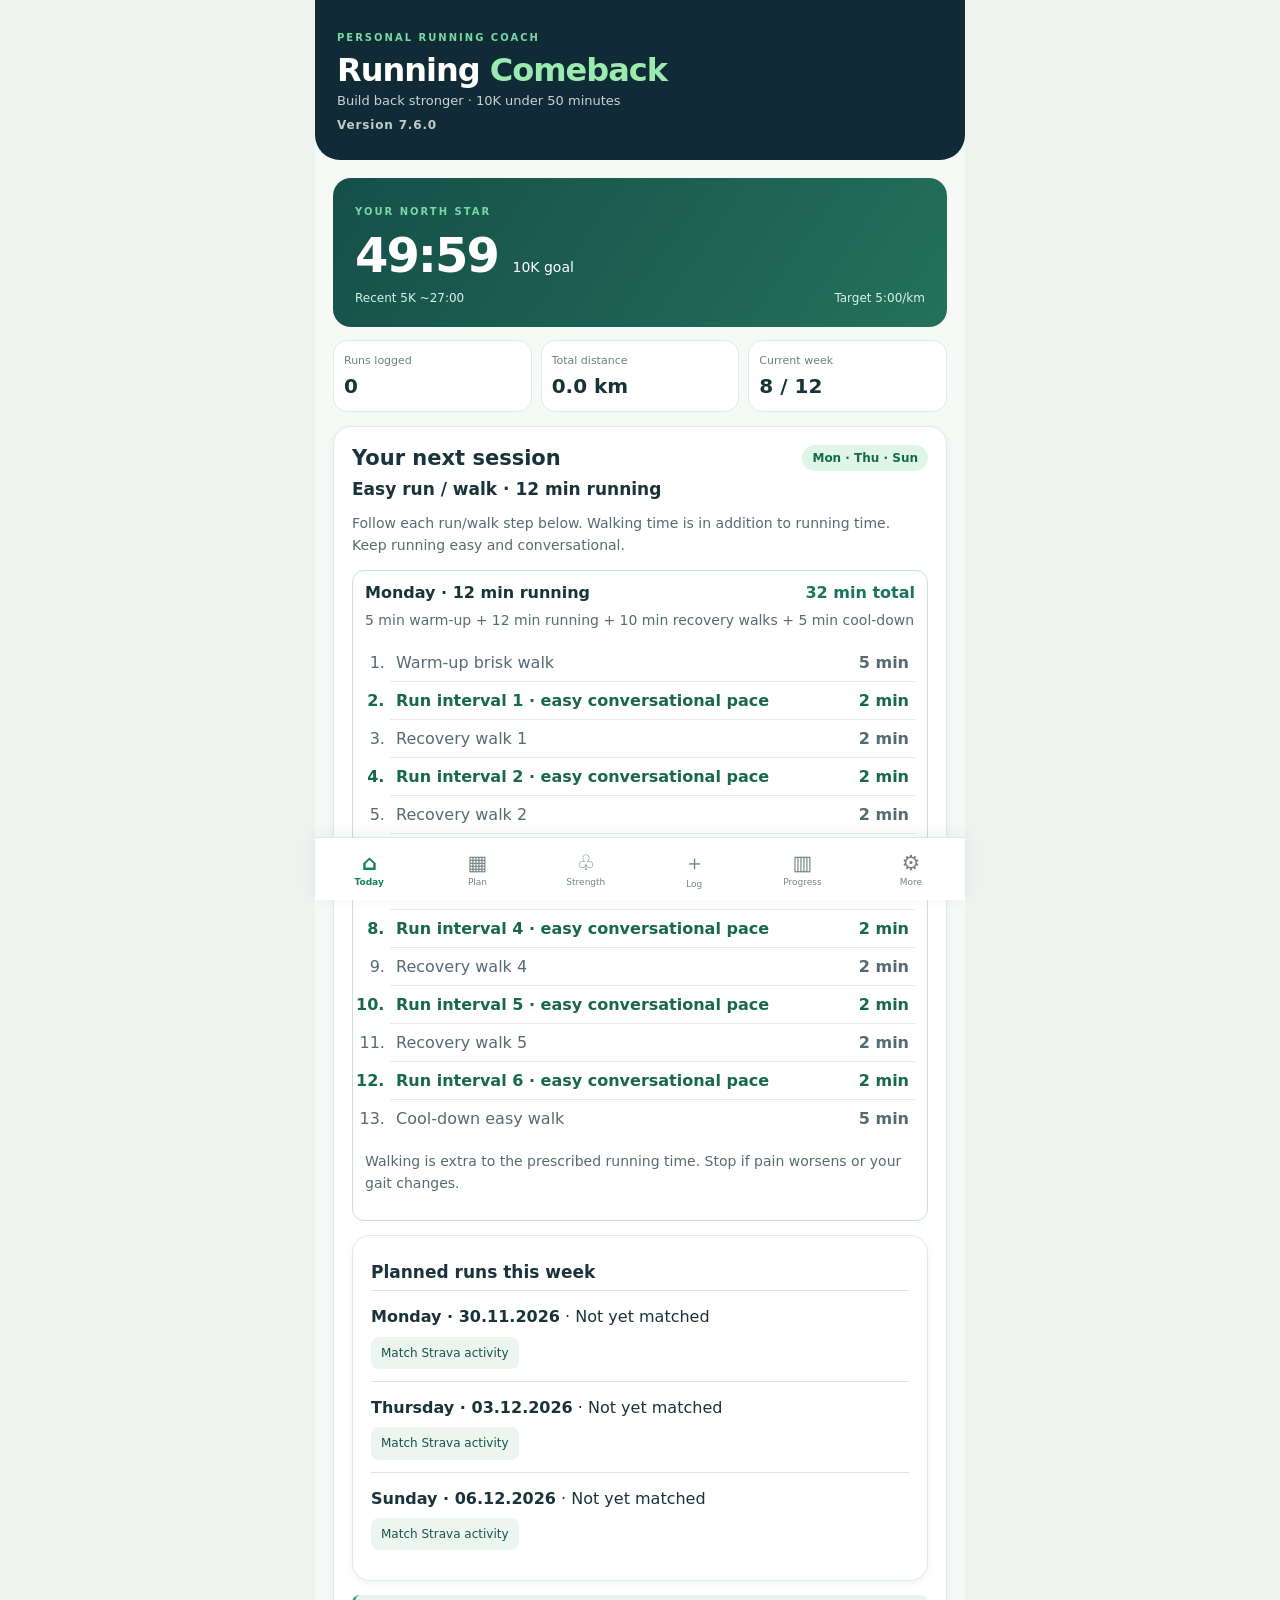
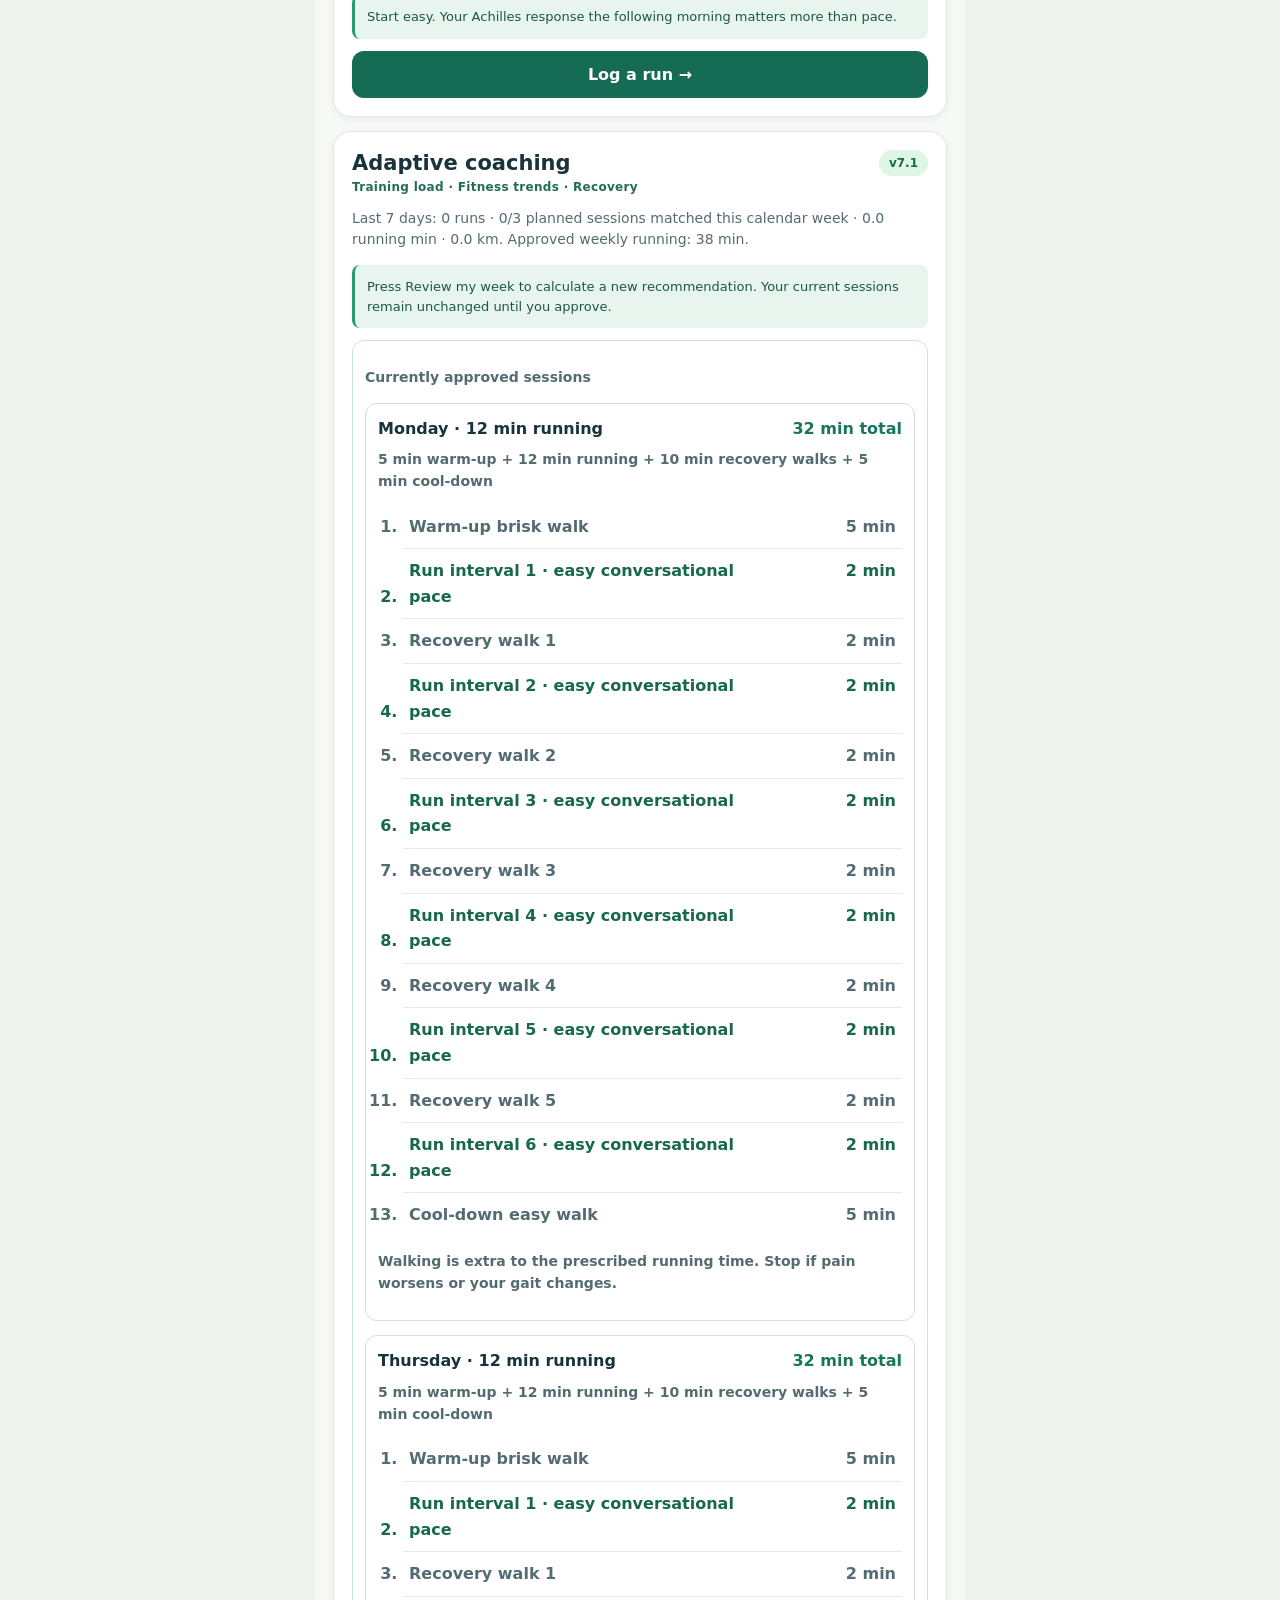
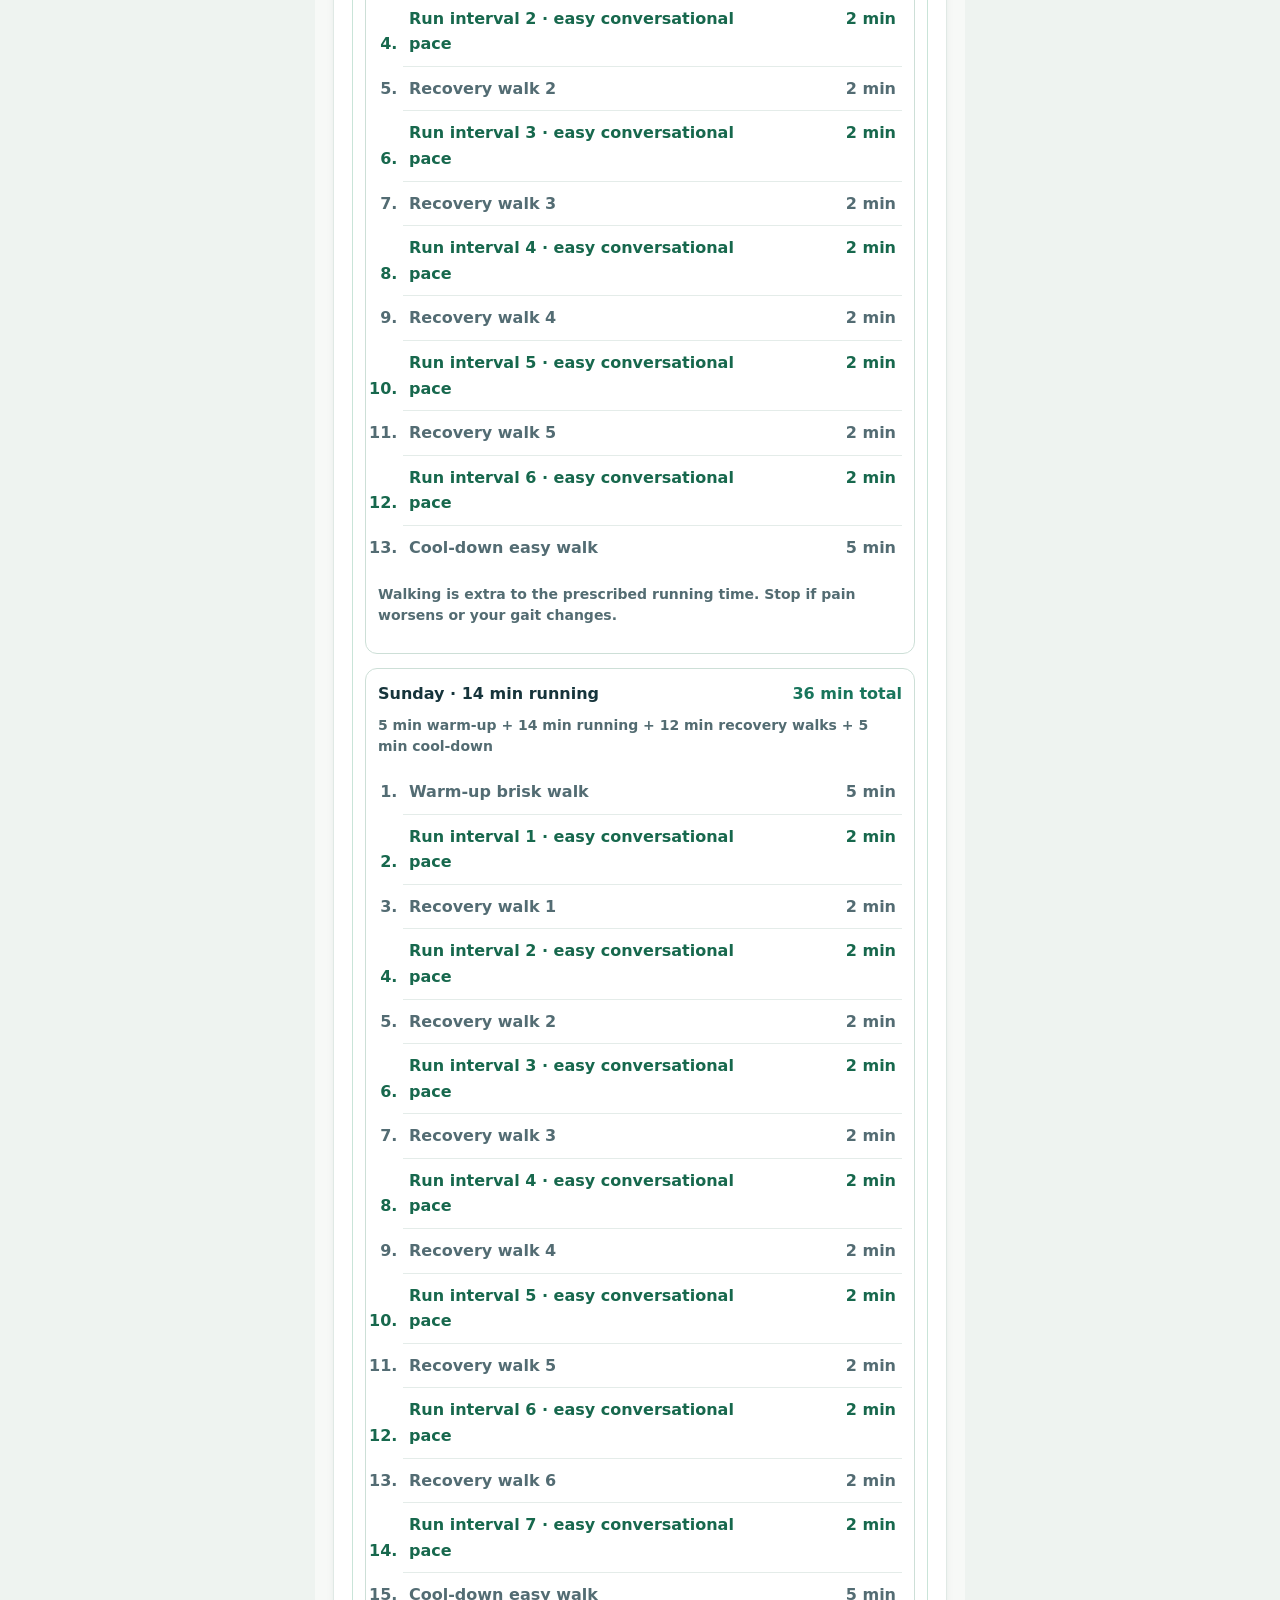
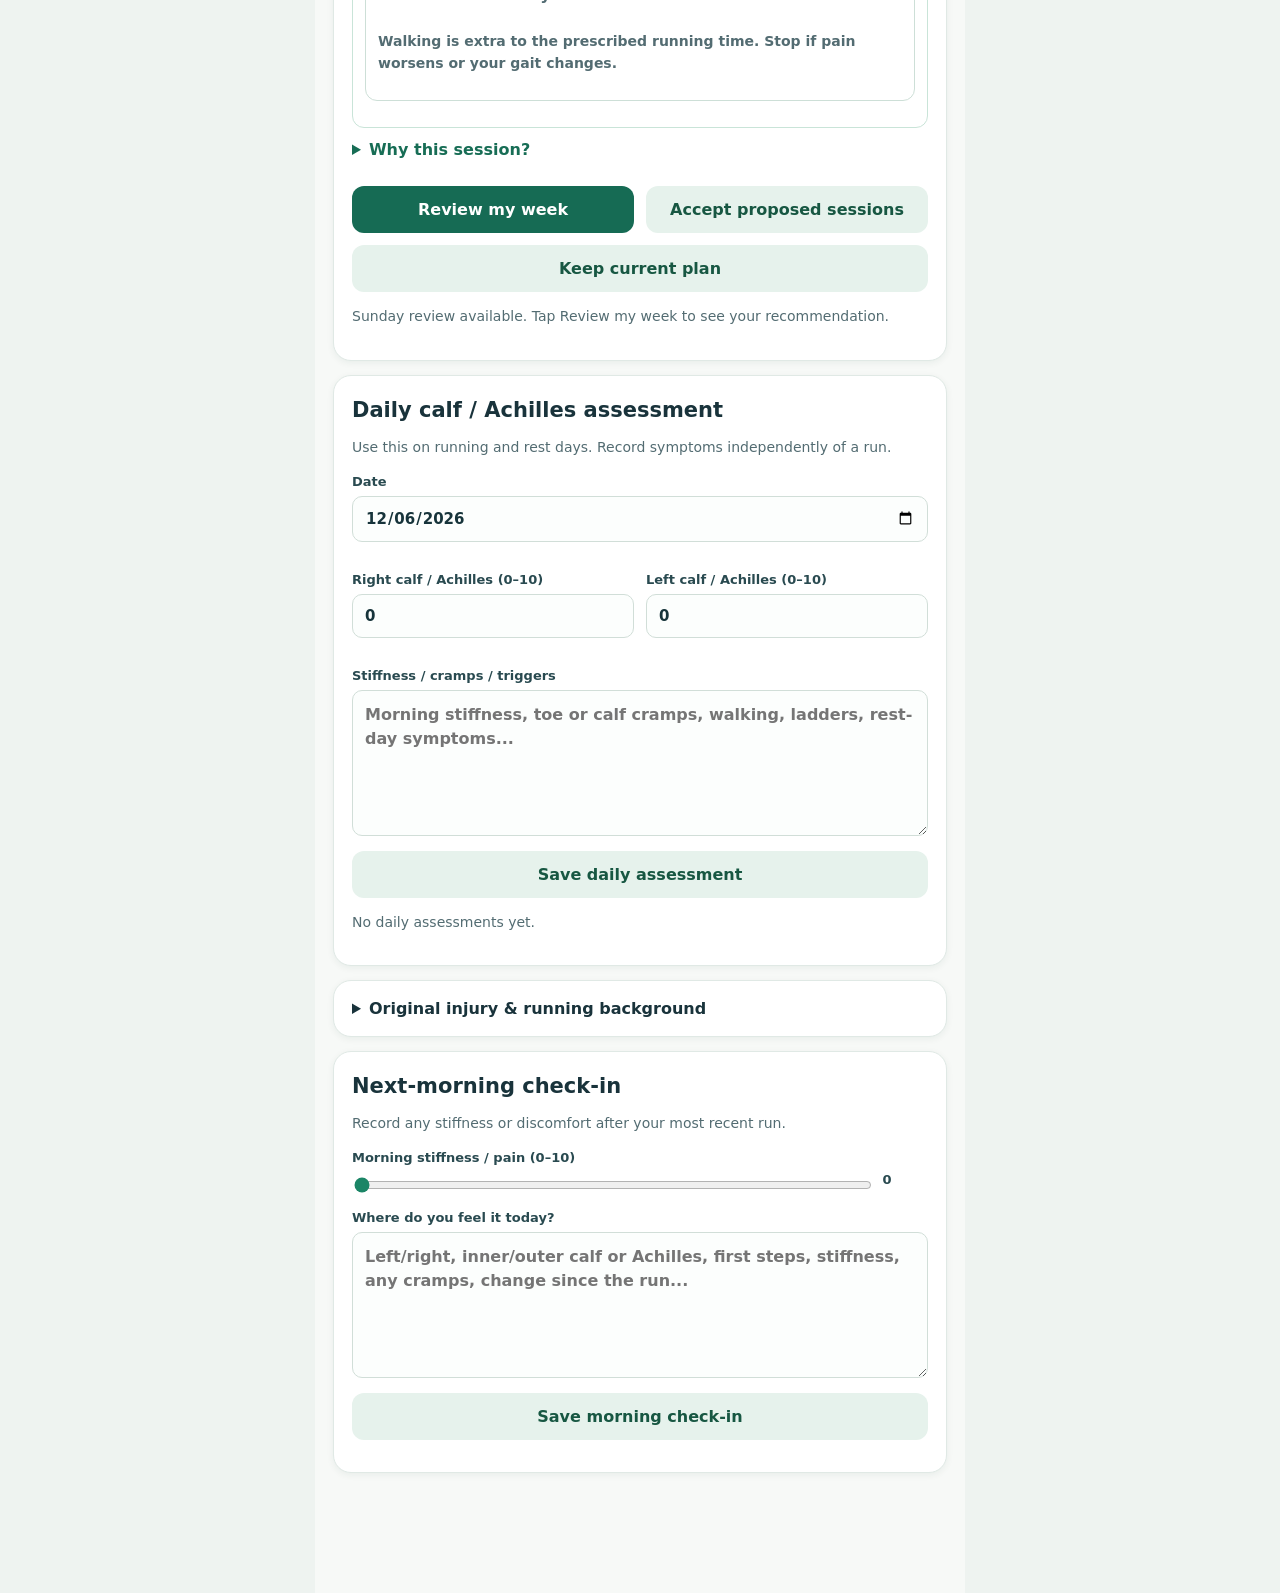
==== commit af60e6a0: "Add files via upload" ====
--- a/index.html
+++ b/index.html
@@ -1,4 +1,4 @@
-<!doctype html><html lang="en"><head><meta charset="utf-8"><meta name="viewport" content="width=device-width,initial-scale=1,viewport-fit=cover"><meta name="theme-color" content="#102b35"><meta name="description" content="Your personal return-to-running coach"><link rel="manifest" href="manifest.webmanifest"><link rel="icon" href="icon-192.png"><title>Running Comeback</title><link rel="stylesheet" href="style.css?v=7.5.0"></head><body><div class="shell"><header><div class="eyebrow">PERSONAL RUNNING COACH</div><h1>Running <em>Comeback</em></h1><p>Build back stronger · 10K under 50 minutes</p><div class="app-version" id="homeAppVersion">Version 7.5.0</div></header><main><section id="home" class="page active"><div class="hero"><span class="eyebrow">YOUR NORTH STAR</span><div class="goal">49:59 <small>10K goal</small></div><div class="goalrow"><span>Recent 5K ~27:00</span><span>Target 5:00/km</span></div></div><div class="stats"><div class="tile"><span>Runs logged</span><strong id="runCount">0</strong></div><div class="tile"><span>Total distance</span><strong id="totalKm">0 km</strong></div><div class="tile"><span>Current week</span><strong id="weekNumber">1 / 12</strong></div></div><div class="panel"><div class="panelhead"><h2>Your next session</h2><span class="pill" id="nextDay">Monday</span></div><h3 id="nextTitle">Gentle return</h3><p id="nextDescription"></p><div id="nextSessionSteps"></div><div class="panel" id="plannedMatches"></div><div class="notice" id="advice">Start easy. Your Achilles response the following morning matters more than pace.</div><button class="primary" data-go="log">Log a run →</button></div><div class="panel" id="adaptiveHome"><div class="panelhead"><h2>Adaptive coaching</h2><span class="pill">v7.1</span></div><div class="engine-tag">Training load · Fitness trends · Recovery</div><p id="adaptiveSummary">Review your recent runs to get a personalised plan.</p><div id="adaptiveProposal" class="notice"></div><div id="enginePlan" class="engine-plan"></div><details class="engine-why"><summary>Why this session?</summary><div id="engineWhy"></div></details><div class="twocol"><button class="primary" id="reviewWeek" type="button">Review my week</button><button class="secondary" id="acceptPlan" type="button" disabled>Accept proposed sessions</button></div><button class="secondary" id="keepPlan" type="button">Keep current plan</button><p class="hint" id="adaptiveStatus" role="status"></p></div><div class="panel"><h2>Next-morning check-in</h2><p>Record any stiffness or discomfort after your most recent run.</p><label>Morning stiffness / pain (0–10)<input id="morningPain" type="range" min="0" max="10" value="0"><output id="morningPainValue">0</output></label><button id="saveMorning" class="secondary">Save morning check-in</button><p class="hint" id="morningStatus"></p></div></section><section id="plan" class="page"><h2>Your adaptive programme</h2><div class="notice" id="activePlanNote"></div><p class="muted">Maximum three runs: Monday, Thursday and Saturday/Sunday. Tuesday is an alternative, not an extra run. Suggested running minutes exclude walking and warm-up.</p><div id="livePlanRows"></div><details><summary>View original 12-week reference programme</summary><div id="planRows"></div></details></section><section id="strength" class="page">
+<!doctype html><html lang="en"><head><meta charset="utf-8"><meta name="viewport" content="width=device-width,initial-scale=1,viewport-fit=cover"><meta name="theme-color" content="#102b35"><meta name="description" content="Your personal return-to-running coach"><link rel="manifest" href="manifest.webmanifest"><link rel="icon" href="icon-192.png"><title>Running Comeback</title><link rel="stylesheet" href="style.css?v=7.6.0"></head><body><div class="shell"><header><div class="eyebrow">PERSONAL RUNNING COACH</div><h1>Running <em>Comeback</em></h1><p>Build back stronger · 10K under 50 minutes</p><div class="app-version" id="homeAppVersion">Version 7.6.0</div></header><main><section id="home" class="page active"><div class="hero"><span class="eyebrow">YOUR NORTH STAR</span><div class="goal">49:59 <small>10K goal</small></div><div class="goalrow"><span>Recent 5K ~27:00</span><span>Target 5:00/km</span></div></div><div class="stats"><div class="tile"><span>Runs logged</span><strong id="runCount">0</strong></div><div class="tile"><span>Total distance</span><strong id="totalKm">0 km</strong></div><div class="tile"><span>Current week</span><strong id="weekNumber">1 / 12</strong></div></div><div class="panel"><div class="panelhead"><h2>Your next session</h2><span class="pill" id="nextDay">Monday</span></div><h3 id="nextTitle">Gentle return</h3><p id="nextDescription"></p><div id="nextSessionSteps"></div><div class="panel" id="plannedMatches"></div><div class="notice" id="advice">Start easy. Your Achilles response the following morning matters more than pace.</div><button class="primary" data-go="log">Log a run →</button></div><div class="panel" id="adaptiveHome"><div class="panelhead"><h2>Adaptive coaching</h2><span class="pill">v7.1</span></div><div class="engine-tag">Training load · Fitness trends · Recovery</div><p id="adaptiveSummary">Review your recent runs to get a personalised plan.</p><div id="adaptiveProposal" class="notice"></div><div id="enginePlan" class="engine-plan"></div><details class="engine-why"><summary>Why this session?</summary><div id="engineWhy"></div></details><div class="twocol"><button class="primary" id="reviewWeek" type="button">Review my week</button><button class="secondary" id="acceptPlan" type="button" disabled>Accept proposed sessions</button></div><button class="secondary" id="keepPlan" type="button">Keep current plan</button><p class="hint" id="adaptiveStatus" role="status"></p></div><div class="panel"><h2>Daily calf / Achilles assessment</h2><p class="muted">Use this on running and rest days. Record symptoms independently of a run.</p><form id="dailyForm"><label>Date<input id="dailyDate" type="date" required></label><div class="twocol"><label>Right calf / Achilles (0–10)<input id="dailyRight" type="number" min="0" max="10" step="1" value="0"></label><label>Left calf / Achilles (0–10)<input id="dailyLeft" type="number" min="0" max="10" step="1" value="0"></label></div><label>Stiffness / cramps / triggers<textarea id="dailyNotes" rows="5" placeholder="Morning stiffness, toe or calf cramps, walking, ladders, rest-day symptoms..."></textarea></label><button class="secondary" type="submit">Save daily assessment</button><p id="dailyStatus" class="hint"></p></form><div id="dailyHistory"></div></div><details class="panel"><summary><strong>Original injury &amp; running background</strong></summary><p>Right calf/Achilles tightened progressively during a recovery run on uneven grass after a short incline, the day after a hilly 10K. You walked back several kilometres as tightness increased. Following a week off, symptoms recurred around 2.5–3 km and later affected both calves/Achilles, with next-day symptoms. Running was subsequently stopped. Generally a forefoot runner. Toe and morning calf cramps affect both sides, often at night, and predate the injury by years.</p><p>Current intermittent lower inner right calf discomfort has been reported at 1/10; this is background history, not a diagnosis.</p></details><div class="panel"><h2>Next-morning check-in</h2><p>Record any stiffness or discomfort after your most recent run.</p><label>Morning stiffness / pain (0–10)<input id="morningPain" type="range" min="0" max="10" value="0"><output id="morningPainValue">0</output></label><label>Where do you feel it today?<textarea id="morningNotes" rows="5" placeholder="Left/right, inner/outer calf or Achilles, first steps, stiffness, any cramps, change since the run..."></textarea></label><button id="saveMorning" class="secondary">Save morning check-in</button><p class="hint" id="morningStatus"></p></div></section><section id="plan" class="page"><h2>Your adaptive programme</h2><div class="notice" id="activePlanNote"></div><p class="muted">Maximum three runs: Monday, Thursday and Saturday/Sunday. Tuesday is an alternative, not an extra run. Suggested running minutes exclude walking and warm-up.</p><div id="livePlanRows"></div><details><summary>View original 12-week reference programme</summary><div id="planRows"></div></details></section><section id="strength" class="page">
 <h2>Strength, stability & mobility</h2>
 <p class="muted">A separate, gentle routine to support your calves, Achilles and running stability. Start with comfortable, controlled movements. This is general exercise guidance, not an individual rehabilitation prescription.</p>
 <div class="panel"><div class="panelhead"><h3>Today's routine</h3><span class="pill">10–20 min</span></div>
@@ -13,4 +13,4 @@
 </div>
 <div class="panel"><h3>Exercise history</h3><div id="strengthHistory"></div></div>
 <div class="notice warn">Stop for sharp or worsening pain, sudden popping, swelling or difficulty walking. Seek prompt medical assessment for suspected tendon injury. Because your previous Achilles/calf problem was not assessed, a physiotherapist can tailor loading and progression.</div>
-</section><section id="log" class="page"><h2>Log your run</h2><p class="muted">Your feedback guides your next session.</p><form id="runForm" class="panel"><label>Date<input id="runDate" type="date" required></label><label>Session<select id="session"><option>Monday</option><option>Thursday</option><option>Weekend</option><option>Tuesday alternative</option></select></label><div class="twocol"><label>Distance (km)<input id="distance" type="number" min="0" max="100" step="0.01" placeholder="e.g. 3.2" required></label><div class="time-field"><div class="time-title">Total activity time (hours : minutes : seconds)</div><div class="time-stepper" data-time-for="duration" role="group" aria-label="Activity duration"><div class="time-unit"><button type="button" data-step="hh" data-delta="1" aria-label="Increase hours">＋</button><input type="number" id="duration_hh" min="0" max="999" value="0" inputmode="numeric" aria-label="Hours"><button type="button" data-step="hh" data-delta="-1" aria-label="Decrease hours">−</button><small>Hours</small></div><b>:</b><div class="time-unit"><button type="button" data-step="mm" data-delta="1" aria-label="Increase minutes">＋</button><input type="number" id="duration_mm" min="0" max="59" value="0" inputmode="numeric" aria-label="Minutes"><button type="button" data-step="mm" data-delta="-1" aria-label="Decrease minutes">−</button><small>Minutes</small></div><b>:</b><div class="time-unit"><button type="button" data-step="ss" data-delta="1" aria-label="Increase seconds">＋</button><input type="number" id="duration_ss" min="0" max="59" value="0" inputmode="numeric" aria-label="Seconds"><button type="button" data-step="ss" data-delta="-1" aria-label="Decrease seconds">−</button><small>Seconds</small></div></div><input id="duration" type="hidden" value="00:00:00"><p class="time-preview">Total: <strong id="duration_preview">00:00:00</strong></p></div></div><label>Walking time (minutes, optional)<input id="walkingMinutes" type="number" min="0" max="600" step="0.1" value="0"></label><p class="hint">Running time is calculated automatically as total activity time minus walking time. Leave walking at 0 for a continuous run.</p><p class="time-preview">Calculated running time: <strong id="calculatedRunning">00:00:00</strong></p><label>Effort (1 easy – 10 maximum)<input id="effort" type="range" min="1" max="10" value="3"><output id="effortValue">3</output></label><label>Pain during/after run (0–10)<input id="pain" type="range" min="0" max="10" value="0"><output id="painValue">0</output></label><label>Where did you feel it?<select id="location"><option value="none">No pain</option><option>Left Achilles</option><option>Right Achilles</option><option>Left calf</option><option>Right calf</option><option>Knee</option><option>Other</option></select></label><label>How did it feel?<select id="painType"><option>None</option><option>Stiffness</option><option>Dull ache</option><option>Sharp pain</option><option>Tightness</option></select></label><label>Notes<textarea id="notes" rows="3" placeholder="Breathing, energy, niggles, route, anything unusual..."></textarea></label><button class="primary" type="submit">Save run</button></form><div id="savedNotice" class="notice hidden"></div></section><section id="progress" class="page"><h2>Your progress</h2><div class="panel"><h3>Weight tracker</h3><p class="muted">Weigh yourself under similar conditions, ideally in the morning. Weekly measurements are enough.</p><div class="stats"><div class="tile"><span>Latest weight</span><strong id="latestWeight">—</strong></div><div class="tile"><span>Change</span><strong id="weightChange">—</strong></div><div class="tile"><span>Goal</span><strong id="weightGoalDisplay">—</strong></div></div><form id="weightForm"><div class="twocol"><label>Date<input id="weightDate" type="date" required></label><label>Weight (kg)<input id="weightKg" type="number" min="25" max="350" step="0.1" required placeholder="e.g. 82.5"></label></div><button class="primary" type="submit">Save weight</button></form><div id="weightMessage" class="hint" role="status"></div><h3>Weight history</h3><div id="weightChart" class="weightchart"></div><div id="weightHistory"></div></div><div class="stats"><div class="tile"><span>Longest run time</span><strong id="longest">0 min</strong></div><div class="tile"><span>Last pace</span><strong id="pace">—</strong></div></div><div class="panel"><h3>Distance per run</h3><div id="bars" class="bars"></div></div><div class="panel"><h3>Fitness & comeback dashboard</h3><p class="muted">Historical runs before May 2026 are shown separately from your return-to-running programme. Historical bests are from near-distance Strava activities and may not be official PBs. The most recent qualifying pre-injury 5K is displayed from history; the editable 27:00 benchmark remains available as a fallback and coaching reference. Current comeback 5K is shown only when a comparable run exists.</p><div class="stats"><div class="tile"><span>Historical 5K PB (fastest)</span><strong id="historic5k">—</strong></div><div class="tile"><span>Recent pre-injury 5K (latest)</span><strong id="recent5k">27:00</strong></div><div class="tile"><span>Comeback 5K</span><strong id="comeback5k">—</strong></div><div class="tile"><span>Historic 10K</span><strong id="historic10k">—</strong></div><div class="tile"><span>Comeback km</span><strong id="comebackKm">—</strong></div></div><div class="stats"><div class="tile"><span>Last 7 days</span><strong id="weekKm">—</strong></div><div class="tile"><span>Last 7 days runs</span><strong id="weekRuns">—</strong></div><div class="tile"><span>Longest comeback</span><strong id="comebackLongest">—</strong></div></div><h3>Weekly distance</h3><div id="weeklyBars" class="bars"></div><h3>Recent heart rate</h3><div id="heartRateTrend" class="trendlist"></div><h3>Calf / Achilles feedback</h3><div id="painTrend" class="trendlist"></div></div><div class="panel"><h3>Weekly coaching report</h3><p class="muted">A review of recent runs, recovery and weight. Recommendations are conservative and are not medical advice.</p><div id="weeklyReport"></div><p class="hint">To approve or hold the next plan, use Today → Adaptive coaching.</p><button class="secondary" id="copyWeeklyReport" type="button">Copy weekly report for ChatGPT</button><p class="hint" id="weeklyCopyStatus"></p></div><div class="panel"><h3>Training history</h3><label>Show runs<select id="historyFilter"><option value="comeback">Comeback (from programme start)</option><option value="all">All runs</option><option value="historical">Before May 2026</option></select></label><div id="history"></div></div></section><section id="settings" class="page"><h2>Settings & backup</h2><div class="panel"><h3>About Running Comeback</h3><p><strong>Version <span id="aboutAppVersion">7.5.0</span></strong></p><p class="muted">Released 12 October 2026</p><p class="muted">Tap any exercise picture to enlarge it, with instructions and a close control. Works offline.</p></div><div class="panel"><label>Programme start date<input id="startDate" type="date"></label><label>Optional target weight (kg)<input id="weightGoal" type="number" min="25" max="350" step="0.1" placeholder="Leave blank if not needed"></label><label>Recent pre-injury 5K benchmark (mm:ss)<input id="recent5kSetting" type="text" inputmode="numeric" pattern="[0-9]{1,2}:[0-5][0-9]" placeholder="27:00" maxlength="5"></label><p class="hint">Default 27:00. Your older 25:04 personal best is kept for historical reference only, not used for current training pace.</p><label>Weekend preference<select id="weekend"><option>Sunday</option><option>Saturday</option></select></label><button class="primary" id="saveSettings">Save settings</button></div><div class="panel"><h3>Live Strava synchronisation</h3><label><input id="autoSyncStrava" type="checkbox"> Sync automatically when opening the app (only if key is remembered)</label><p class="muted">Your Garmin runs arrive through Strava. Enter your private APP_ACCESS_KEY below. It is never included in the GitHub files or backups.</p><label>Private app access key<input id="stravaAccessKey" type="password" autocomplete="off" placeholder="Paste APP_ACCESS_KEY"></label><label><input id="rememberStravaKey" type="checkbox"> Remember key on this device (less secure on shared devices)</label><div class="twocol"><button class="primary" id="syncStrava" type="button">Sync Strava</button><button class="secondary" id="forgetStravaKey" type="button">Forget key</button></div><p class="hint" id="liveStravaStatus" role="status">Not synced yet.</p><p class="hint">Imported runs still need your effort, pain and next-morning check-in. Do not enter your SETUP_KEY here.</p></div><div class="panel"><h3>Import Strava runs</h3><p class="muted">Import a Strava activities.csv export or a JSON file containing Strava activity records. Only runs are added; existing diary entries and weight measurements are kept. Use this only as a fallback if live Strava sync is unavailable.</p><label>Strava activity file (.csv or .json)<input type="file" id="stravaFile" accept=".csv,.json,text/csv,application/json"></label><p class="hint" id="stravaStatus" role="status"></p><p class="hint">For Strava CSV: request your account data export on Strava's website, unzip it and select activities.csv. Strava export columns may vary. Back up your diary before importing.</p></div><div class="panel"><h3>Data & coaching</h3><p>Your data stays on this device in browser storage. Export it regularly to avoid losing your history if browser data is cleared.</p><button class="secondary" id="exportData">Export backup (JSON)</button><label class="importLabel">Import backup<input type="file" id="importData" accept="application/json,.json"></label><button class="secondary" id="copyCoach">Copy coaching summary</button><p class="hint" id="copyStatus"></p></div><div class="panel"><h3>Important health note</h3><p>This app is a training log, not a medical diagnosis. With a previously unassessed calf/Achilles injury, consider a sports physiotherapy assessment before returning to running. Stop for sharp or increasing pain, limping or a sudden pop. Seek urgent assessment for a suspected tendon rupture.</p></div></section><div id="activityEditor" class="activity-modal hidden" role="dialog" aria-modal="true" aria-labelledby="editActivityTitle"><div class="activity-dialog panel"><div class="activity-dialog-heading"><h2 id="editActivityTitle">Edit activity</h2><button id="closeActivityEditor" class="tiny" type="button" aria-label="Close editor">✕</button></div><p class="muted" id="editRunSource"></p><form id="editActivityForm"><label>Date<input id="editRunDate" type="date" required></label><div class="twocol"><label>Distance (km)<input id="editRunDistance" type="number" min="0.01" max="100" step="0.01" required></label><div class="time-field"><div class="time-title">Total activity time (hours : minutes : seconds)</div><div class="time-stepper" data-time-for="editRunDuration" role="group" aria-label="Activity duration"><div class="time-unit"><button type="button" data-step="hh" data-delta="1" aria-label="Increase hours">＋</button><input type="number" id="editRunDuration_hh" min="0" max="999" value="0" inputmode="numeric" aria-label="Hours"><button type="button" data-step="hh" data-delta="-1" aria-label="Decrease hours">−</button><small>Hours</small></div><b>:</b><div class="time-unit"><button type="button" data-step="mm" data-delta="1" aria-label="Increase minutes">＋</button><input type="number" id="editRunDuration_mm" min="0" max="59" value="0" inputmode="numeric" aria-label="Minutes"><button type="button" data-step="mm" data-delta="-1" aria-label="Decrease minutes">−</button><small>Minutes</small></div><b>:</b><div class="time-unit"><button type="button" data-step="ss" data-delta="1" aria-label="Increase seconds">＋</button><input type="number" id="editRunDuration_ss" min="0" max="59" value="0" inputmode="numeric" aria-label="Seconds"><button type="button" data-step="ss" data-delta="-1" aria-label="Decrease seconds">−</button><small>Seconds</small></div></div><input id="editRunDuration" type="hidden" value="00:00:00"><p class="time-preview">Total: <strong id="editRunDuration_preview">00:00:00</strong></p></div></div><label>Walking time (minutes, optional)<input id="editRunWalking" type="number" min="0" max="600" step="0.1" value="0"></label><p class="hint">Running time = total time − walking time. Leave walking at 0 for continuous running.</p><p class="time-preview">Calculated running time: <strong id="editCalculatedRunning">00:00:00</strong></p><div class="twocol"><label>Effort (1–10; blank if unknown)<input id="editRunEffort" type="number" min="1" max="10" step="1"></label><label>Pain (0–10; blank if unknown)<input id="editRunPain" type="number" min="0" max="10" step="1"></label></div><label>Next-morning pain / stiffness (0–10; blank if not checked)<input id="editRunMorning" type="number" min="0" max="10" step="1"></label><label>Where did you feel it?<input id="editRunLocation" maxlength="120"></label><label>Type of pain<select id="editRunPainType"><option>None</option><option>Stiffness</option><option>Dull ache</option><option>Sharp pain</option><option>Tightness</option><option>Not recorded</option></select></label><label>Activity name / notes<textarea id="editRunNotes" rows="3" maxlength="1000"></textarea></label><div class="twocol"><button class="primary" type="submit">Save changes</button><button class="secondary" id="cancelActivityEditor" type="button">Cancel</button></div></form></div></div><div id="matchActivityModal" class="activity-modal hidden" role="dialog" aria-modal="true" aria-label="Match activity to planned run"><div class="activity-dialog panel"><h2>Match to planned run</h2><p id="matchActivityDescription"></p><div id="matchActivityChoices"></div><div class="twocol"><button type="button" class="primary" id="confirmMatchActivity">Save match</button><button type="button" class="secondary" id="cancelMatchActivity">Cancel</button></div></div></div><div id="strengthZoomModal" class="strength-zoom-modal hidden" role="dialog" aria-modal="true" aria-labelledby="strengthZoomTitle"><div class="strength-zoom-dialog"><button type="button" id="closeStrengthZoom" class="strength-zoom-close" aria-label="Close enlarged exercise picture">✕ Close</button><h2 id="strengthZoomTitle"></h2><img id="strengthZoomImage" alt="" src="exercise-seated-calf.webp"><p id="strengthZoomDose" class="strength-zoom-dose"></p><p id="strengthZoomInstructions"></p><p id="strengthZoomTip" class="muted"></p></div></div></main><nav><button data-go="home" class="selected">⌂<span>Today</span></button><button data-go="plan">▦<span>Plan</span></button><button data-go="strength">♧<span>Strength</span></button><button data-go="log">＋<span>Log</span></button><button data-go="progress">▥<span>Progress</span></button><button data-go="settings">⚙<span>More</span></button></nav></div><script src="app.js?v=7.5.0"></script></body></html>
+</section><section id="log" class="page"><h2>Log your run</h2><p class="muted">Your feedback guides your next session.</p><form id="runForm" class="panel"><label>Date<input id="runDate" type="date" required></label><label>Session<select id="session"><option>Monday</option><option>Thursday</option><option>Weekend</option><option>Tuesday alternative</option></select></label><div class="twocol"><label>Distance (km)<input id="distance" type="number" min="0" max="100" step="0.01" placeholder="e.g. 3.2" required></label><div class="time-field"><div class="time-title">Total activity time (hours : minutes : seconds)</div><div class="time-stepper" data-time-for="duration" role="group" aria-label="Activity duration"><div class="time-unit"><button type="button" data-step="hh" data-delta="1" aria-label="Increase hours">＋</button><input type="number" id="duration_hh" min="0" max="999" value="0" inputmode="numeric" aria-label="Hours"><button type="button" data-step="hh" data-delta="-1" aria-label="Decrease hours">−</button><small>Hours</small></div><b>:</b><div class="time-unit"><button type="button" data-step="mm" data-delta="1" aria-label="Increase minutes">＋</button><input type="number" id="duration_mm" min="0" max="59" value="0" inputmode="numeric" aria-label="Minutes"><button type="button" data-step="mm" data-delta="-1" aria-label="Decrease minutes">−</button><small>Minutes</small></div><b>:</b><div class="time-unit"><button type="button" data-step="ss" data-delta="1" aria-label="Increase seconds">＋</button><input type="number" id="duration_ss" min="0" max="59" value="0" inputmode="numeric" aria-label="Seconds"><button type="button" data-step="ss" data-delta="-1" aria-label="Decrease seconds">−</button><small>Seconds</small></div></div><input id="duration" type="hidden" value="00:00:00"><p class="time-preview">Total: <strong id="duration_preview">00:00:00</strong></p></div></div><label>Walking time (minutes, optional)<input id="walkingMinutes" type="number" min="0" max="600" step="0.1" value="0"></label><p class="hint">Running time is calculated automatically as total activity time minus walking time. Leave walking at 0 for a continuous run.</p><p class="time-preview">Calculated running time: <strong id="calculatedRunning">00:00:00</strong></p><label>Effort (1 easy – 10 maximum)<input id="effort" type="range" min="1" max="10" value="3"><output id="effortValue">3</output></label><label>Pain during/after run (0–10)<input id="pain" type="range" min="0" max="10" value="0"><output id="painValue">0</output></label><label>Where did you feel it?<select id="location"><option value="none">No pain</option><option>Left Achilles</option><option>Right Achilles</option><option>Left calf</option><option>Right calf</option><option>Both calves</option><option>Both Achilles</option><option>Lower inner right calf</option><option>Lower inner left calf</option><option>Knee</option><option>Other</option></select></label><label>Exact location / immediate post-run feedback<textarea id="immediateNotes" rows="5" placeholder="Which side? Inner or outer calf/Achilles? During the run or immediately afterwards? Describe freely."></textarea></label><label>How did it feel?<select id="painType"><option>None</option><option>Stiffness</option><option>Dull ache</option><option>Sharp pain</option><option>Tightness</option></select></label><label>Other run notes<textarea id="notes" rows="5" placeholder="Breathing, energy, niggles, route, anything unusual..."></textarea></label><button class="primary" type="submit">Save run</button></form><div id="savedNotice" class="notice hidden"></div></section><section id="progress" class="page"><h2>Your progress</h2><div class="panel"><h3>Weight tracker</h3><p class="muted">Weigh yourself under similar conditions, ideally in the morning. Weekly measurements are enough.</p><div class="stats"><div class="tile"><span>Latest weight</span><strong id="latestWeight">—</strong></div><div class="tile"><span>Change</span><strong id="weightChange">—</strong></div><div class="tile"><span>Goal</span><strong id="weightGoalDisplay">—</strong></div></div><form id="weightForm"><div class="twocol"><label>Date<input id="weightDate" type="date" required></label><label>Weight (kg)<input id="weightKg" type="number" min="25" max="350" step="0.1" required placeholder="e.g. 82.5"></label></div><label>Measurement source<select id="weightSource"><option>Manual verified</option><option>Withings</option><option>Team RH</option><option>Other app</option></select></label><button class="primary" type="submit">Save weight</button></form><div id="weightMessage" class="hint" role="status"></div><h3>Weight history</h3><div id="weightChart" class="weightchart"></div><div id="weightHistory"></div></div><div class="stats"><div class="tile"><span>Longest run time</span><strong id="longest">0 min</strong></div><div class="tile"><span>Last pace</span><strong id="pace">—</strong></div></div><div class="panel"><h3>Distance per run</h3><div id="bars" class="bars"></div></div><div class="panel"><h3>Fitness & comeback dashboard</h3><p class="muted">Historical runs before May 2026 are shown separately from your return-to-running programme. Historical bests are from near-distance Strava activities and may not be official PBs. The most recent qualifying pre-injury 5K is displayed from history; the editable 27:00 benchmark remains available as a fallback and coaching reference. Current comeback 5K is shown only when a comparable run exists.</p><div class="stats"><div class="tile"><span>Historical 5K PB (fastest)</span><strong id="historic5k">—</strong></div><div class="tile"><span>Recent pre-injury 5K (latest)</span><strong id="recent5k">27:00</strong></div><div class="tile"><span>Comeback 5K</span><strong id="comeback5k">—</strong></div><div class="tile"><span>Historic 10K</span><strong id="historic10k">—</strong></div><div class="tile"><span>Comeback km</span><strong id="comebackKm">—</strong></div></div><div class="stats"><div class="tile"><span>Last 7 days</span><strong id="weekKm">—</strong></div><div class="tile"><span>Last 7 days runs</span><strong id="weekRuns">—</strong></div><div class="tile"><span>Longest comeback</span><strong id="comebackLongest">—</strong></div></div><h3>Weekly distance</h3><div id="weeklyBars" class="bars"></div><h3>Recent heart rate</h3><div id="heartRateTrend" class="trendlist"></div><h3>Calf / Achilles feedback</h3><div id="painTrend" class="trendlist"></div></div><div class="panel"><h3>Weekly coaching report</h3><p class="muted">A review of recent runs, recovery and weight. Recommendations are conservative and are not medical advice.</p><div id="weeklyReport"></div><p class="hint">To approve or hold the next plan, use Today → Adaptive coaching.</p><button class="secondary" id="copyWeeklyReport" type="button">Copy weekly report for ChatGPT</button><p class="hint" id="weeklyCopyStatus"></p></div><div class="panel"><h3>Training history</h3><label>Show runs<select id="historyFilter"><option value="comeback">Comeback (from programme start)</option><option value="all">All runs</option><option value="historical">Before May 2026</option></select></label><div id="history"></div></div></section><section id="settings" class="page"><h2>Settings & backup</h2><div class="panel"><h3>About Running Comeback</h3><p><strong>Version <span id="aboutAppVersion">7.5.0</span></strong></p><p class="muted">Released 12 October 2026</p><p class="muted">Tap any exercise picture to enlarge it, with instructions and a close control. Works offline.</p></div><div class="panel"><label>Programme start date<input id="startDate" type="date"></label><label>Optional target weight (kg)<input id="weightGoal" type="number" min="25" max="350" step="0.1" placeholder="Leave blank if not needed"></label><label>Recent pre-injury 5K benchmark (mm:ss)<input id="recent5kSetting" type="text" inputmode="numeric" pattern="[0-9]{1,2}:[0-5][0-9]" placeholder="27:00" maxlength="5"></label><p class="hint">Default 27:00. Your older 25:04 personal best is kept for historical reference only, not used for current training pace.</p><label>Weekend preference<select id="weekend"><option>Sunday</option><option>Saturday</option></select></label><button class="primary" id="saveSettings">Save settings</button></div><div class="panel"><h3>Live Strava synchronisation</h3><label><input id="autoSyncStrava" type="checkbox"> Sync automatically when opening the app (only if key is remembered)</label><p class="muted">Your Garmin runs arrive through Strava. Enter your private APP_ACCESS_KEY below. It is never included in the GitHub files or backups.</p><label>Private app access key<input id="stravaAccessKey" type="password" autocomplete="off" placeholder="Paste APP_ACCESS_KEY"></label><label><input id="rememberStravaKey" type="checkbox"> Remember key on this device (less secure on shared devices)</label><div class="twocol"><button class="primary" id="syncStrava" type="button">Sync Strava</button><button class="secondary" id="forgetStravaKey" type="button">Forget key</button></div><p class="hint" id="liveStravaStatus" role="status">Not synced yet.</p><p class="hint">Imported runs still need your effort, pain and next-morning check-in. Do not enter your SETUP_KEY here.</p></div><div class="panel"><h3>Import Strava runs</h3><p class="muted">Import a Strava activities.csv export or a JSON file containing Strava activity records. Only runs are added; existing diary entries and weight measurements are kept. Use this only as a fallback if live Strava sync is unavailable.</p><label>Strava activity file (.csv or .json)<input type="file" id="stravaFile" accept=".csv,.json,text/csv,application/json"></label><p class="hint" id="stravaStatus" role="status"></p><p class="hint">For Strava CSV: request your account data export on Strava's website, unzip it and select activities.csv. Strava export columns may vary. Back up your diary before importing.</p></div><div class="panel"><h3>Data & coaching</h3><p>Your data stays on this device in browser storage. Export it regularly to avoid losing your history if browser data is cleared.</p><button class="secondary" id="exportData">Export backup (JSON)</button><label class="importLabel">Import backup<input type="file" id="importData" accept="application/json,.json"></label><button class="secondary" id="copyCoach">Copy coaching summary</button><p class="hint" id="copyStatus"></p></div><div class="panel"><h3>Important health note</h3><p>This app is a training log, not a medical diagnosis. With a previously unassessed calf/Achilles injury, consider a sports physiotherapy assessment before returning to running. Stop for sharp or increasing pain, limping or a sudden pop. Seek urgent assessment for a suspected tendon rupture.</p></div></section><div id="activityEditor" class="activity-modal hidden" role="dialog" aria-modal="true" aria-labelledby="editActivityTitle"><div class="activity-dialog panel"><div class="activity-dialog-heading"><h2 id="editActivityTitle">Edit activity</h2><button id="closeActivityEditor" class="tiny" type="button" aria-label="Close editor">✕</button></div><p class="muted" id="editRunSource"></p><form id="editActivityForm"><label>Date<input id="editRunDate" type="date" required></label><div class="twocol"><label>Distance (km)<input id="editRunDistance" type="number" min="0.01" max="100" step="0.01" required></label><div class="time-field"><div class="time-title">Total activity time (hours : minutes : seconds)</div><div class="time-stepper" data-time-for="editRunDuration" role="group" aria-label="Activity duration"><div class="time-unit"><button type="button" data-step="hh" data-delta="1" aria-label="Increase hours">＋</button><input type="number" id="editRunDuration_hh" min="0" max="999" value="0" inputmode="numeric" aria-label="Hours"><button type="button" data-step="hh" data-delta="-1" aria-label="Decrease hours">−</button><small>Hours</small></div><b>:</b><div class="time-unit"><button type="button" data-step="mm" data-delta="1" aria-label="Increase minutes">＋</button><input type="number" id="editRunDuration_mm" min="0" max="59" value="0" inputmode="numeric" aria-label="Minutes"><button type="button" data-step="mm" data-delta="-1" aria-label="Decrease minutes">−</button><small>Minutes</small></div><b>:</b><div class="time-unit"><button type="button" data-step="ss" data-delta="1" aria-label="Increase seconds">＋</button><input type="number" id="editRunDuration_ss" min="0" max="59" value="0" inputmode="numeric" aria-label="Seconds"><button type="button" data-step="ss" data-delta="-1" aria-label="Decrease seconds">−</button><small>Seconds</small></div></div><input id="editRunDuration" type="hidden" value="00:00:00"><p class="time-preview">Total: <strong id="editRunDuration_preview">00:00:00</strong></p></div></div><label>Walking time (minutes, optional)<input id="editRunWalking" type="number" min="0" max="600" step="0.1" value="0"></label><p class="hint">Running time = total time − walking time. Leave walking at 0 for continuous running.</p><p class="time-preview">Calculated running time: <strong id="editCalculatedRunning">00:00:00</strong></p><div class="twocol"><label>Effort (1–10; blank if unknown)<input id="editRunEffort" type="number" min="1" max="10" step="1"></label><label>Pain (0–10; blank if unknown)<input id="editRunPain" type="number" min="0" max="10" step="1"></label></div><label>Next-morning pain / stiffness (0–10; blank if not checked)<input id="editRunMorning" type="number" min="0" max="10" step="1"></label><label>Where did you feel it?<textarea id="editRunLocation" rows="4" maxlength="500"></textarea></label><label>Immediate post-run feedback<textarea id="editRunImmediate" rows="5" maxlength="2000"></textarea></label><label>Next-day feedback<textarea id="editRunMorningNotes" rows="5" maxlength="2000"></textarea></label><label>Type of pain<select id="editRunPainType"><option>None</option><option>Stiffness</option><option>Dull ache</option><option>Sharp pain</option><option>Tightness</option><option>Not recorded</option></select></label><label>Activity name / notes<textarea id="editRunNotes" rows="5" maxlength="2000"></textarea></label><div class="twocol"><button class="primary" type="submit">Save changes</button><button class="secondary" id="cancelActivityEditor" type="button">Cancel</button></div></form></div></div><div id="matchActivityModal" class="activity-modal hidden" role="dialog" aria-modal="true" aria-label="Match activity to planned run"><div class="activity-dialog panel"><h2>Match to planned run</h2><p id="matchActivityDescription"></p><div id="matchActivityChoices"></div><div class="twocol"><button type="button" class="primary" id="confirmMatchActivity">Save match</button><button type="button" class="secondary" id="cancelMatchActivity">Cancel</button></div></div></div><div id="strengthZoomModal" class="strength-zoom-modal hidden" role="dialog" aria-modal="true" aria-labelledby="strengthZoomTitle"><div class="strength-zoom-dialog"><button type="button" id="closeStrengthZoom" class="strength-zoom-close" aria-label="Close enlarged exercise picture">✕ Close</button><h2 id="strengthZoomTitle"></h2><img id="strengthZoomImage" alt="" src="exercise-seated-calf.webp"><p id="strengthZoomDose" class="strength-zoom-dose"></p><p id="strengthZoomInstructions"></p><p id="strengthZoomTip" class="muted"></p></div></div></main><nav><button data-go="home" class="selected">⌂<span>Today</span></button><button data-go="plan">▦<span>Plan</span></button><button data-go="strength">♧<span>Strength</span></button><button data-go="log">＋<span>Log</span></button><button data-go="progress">▥<span>Progress</span></button><button data-go="settings">⚙<span>More</span></button></nav></div><script src="app.js?v=7.6.0"></script></body></html>
--- a/style.css
+++ b/style.css
@@ -68,3 +68,7 @@
 .strength-zoom-close{display:block;margin-left:auto;padding:10px 14px;border:1px solid #b8ccc7;border-radius:9px;background:#e8f3ef;color:#123b36;font-weight:700;cursor:pointer}
 .strength-zoom-dose{font-weight:700;color:#19624d}
 body.strength-zoom-open{overflow:hidden}
+
+/* v7.6: readable multi-line feedback on mobile */
+#immediateNotes,#morningNotes,#dailyNotes,#editRunLocation,#editRunImmediate,#editRunMorningNotes,#editRunNotes,#notes,#strengthNotes{display:block;box-sizing:border-box;width:100%;min-height:140px;line-height:1.5;font-size:16px;padding:12px;white-space:pre-wrap;overflow-wrap:anywhere;resize:vertical;}
+#dailyHistory .historyitem{white-space:normal;overflow-wrap:anywhere;line-height:1.5;}
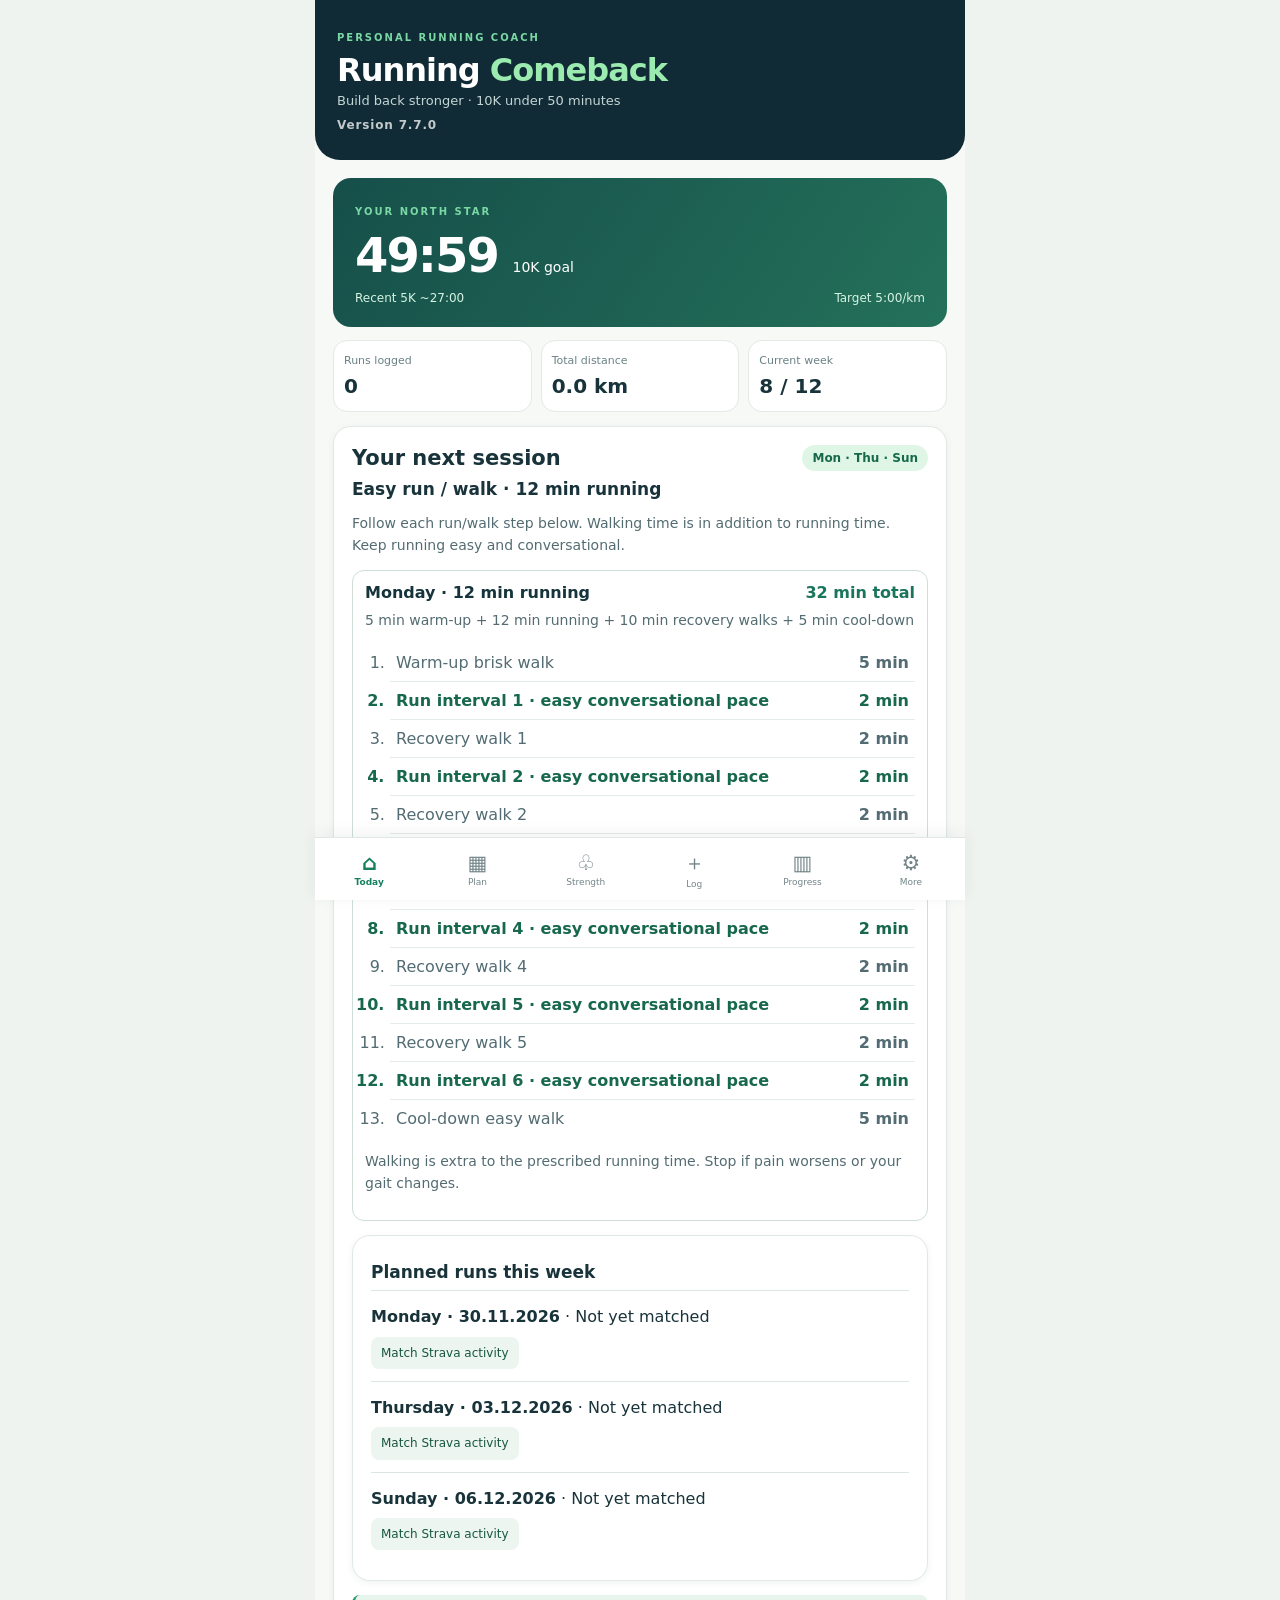
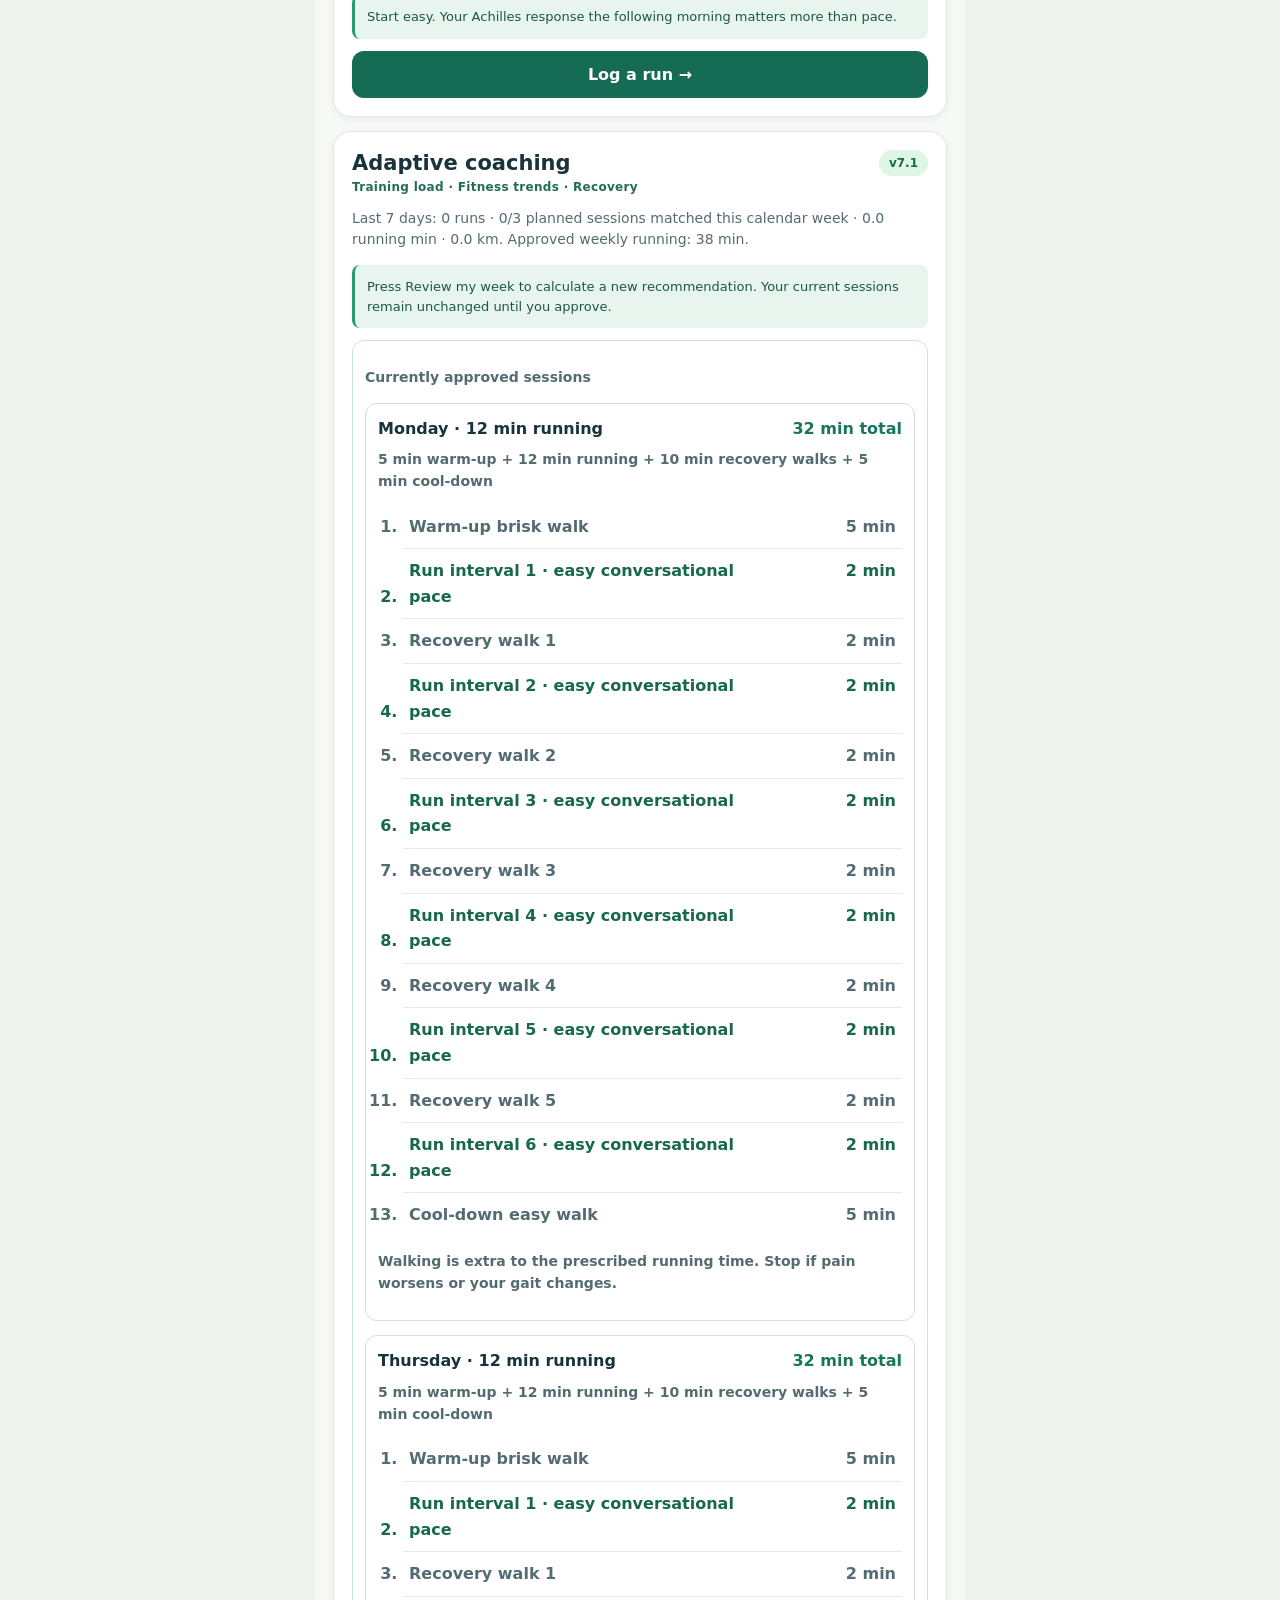
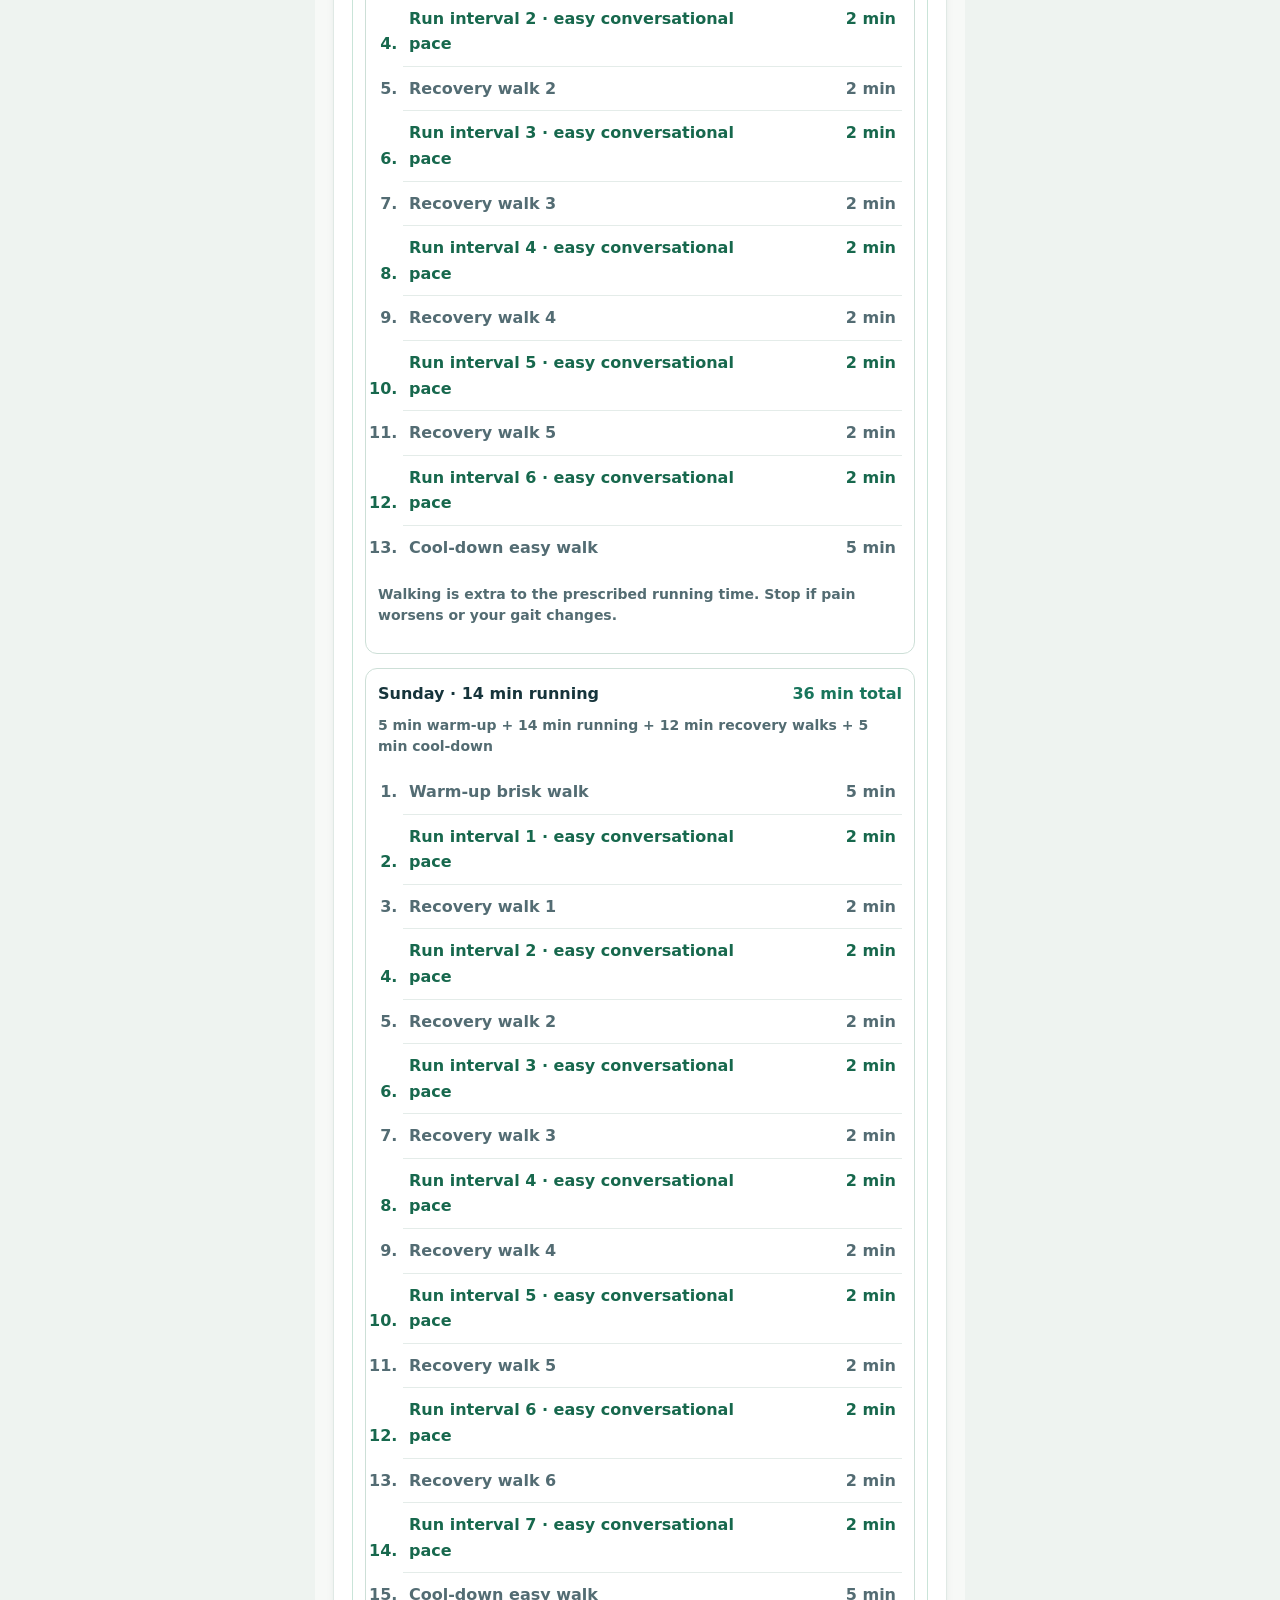
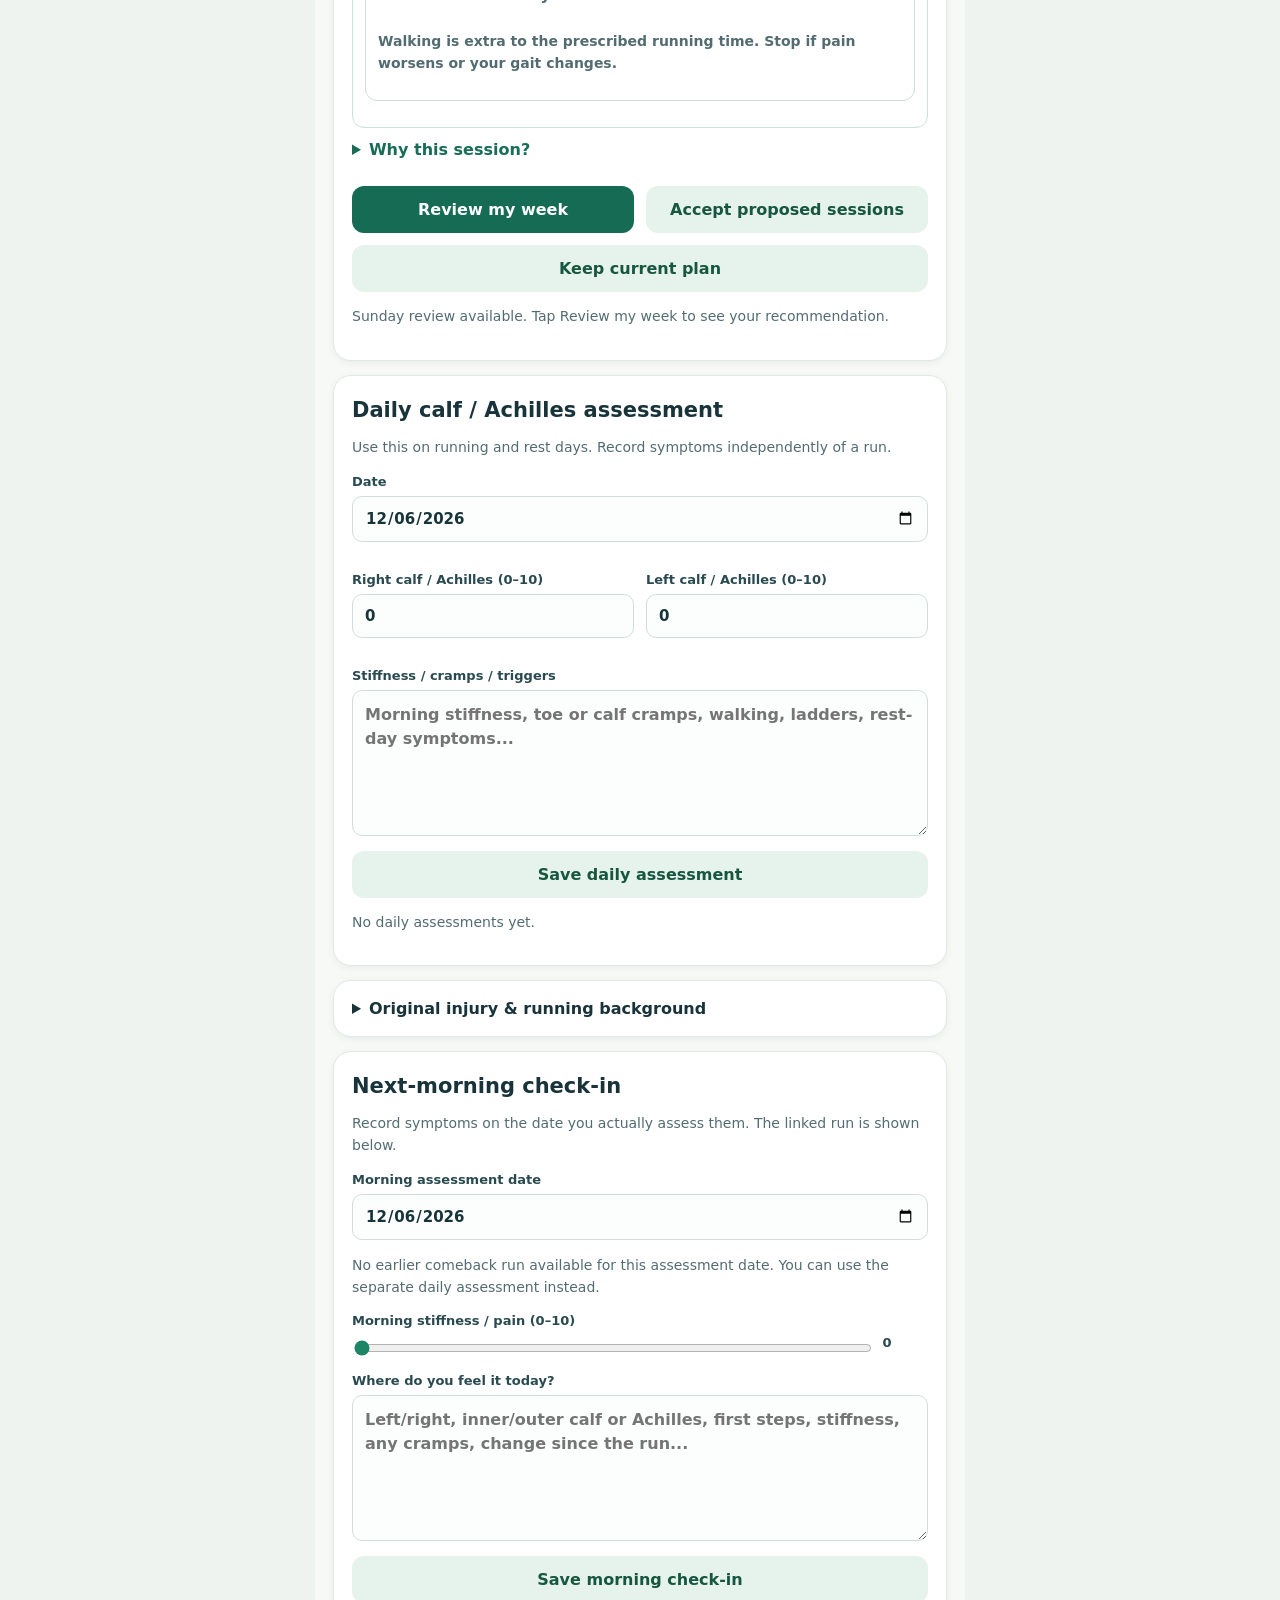
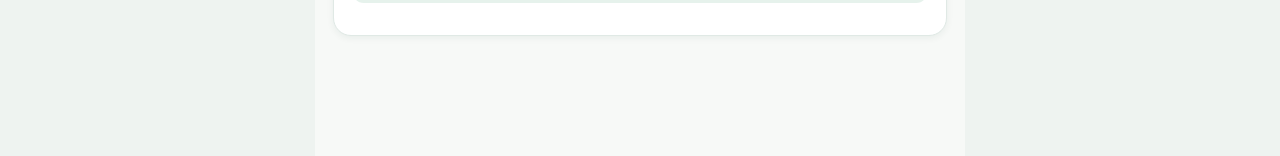
==== commit c7ab7cec: "Add files via upload" ====
--- a/index.html
+++ b/index.html
@@ -1,4 +1,4 @@
-<!doctype html><html lang="en"><head><meta charset="utf-8"><meta name="viewport" content="width=device-width,initial-scale=1,viewport-fit=cover"><meta name="theme-color" content="#102b35"><meta name="description" content="Your personal return-to-running coach"><link rel="manifest" href="manifest.webmanifest"><link rel="icon" href="icon-192.png"><title>Running Comeback</title><link rel="stylesheet" href="style.css?v=7.6.0"></head><body><div class="shell"><header><div class="eyebrow">PERSONAL RUNNING COACH</div><h1>Running <em>Comeback</em></h1><p>Build back stronger · 10K under 50 minutes</p><div class="app-version" id="homeAppVersion">Version 7.6.0</div></header><main><section id="home" class="page active"><div class="hero"><span class="eyebrow">YOUR NORTH STAR</span><div class="goal">49:59 <small>10K goal</small></div><div class="goalrow"><span>Recent 5K ~27:00</span><span>Target 5:00/km</span></div></div><div class="stats"><div class="tile"><span>Runs logged</span><strong id="runCount">0</strong></div><div class="tile"><span>Total distance</span><strong id="totalKm">0 km</strong></div><div class="tile"><span>Current week</span><strong id="weekNumber">1 / 12</strong></div></div><div class="panel"><div class="panelhead"><h2>Your next session</h2><span class="pill" id="nextDay">Monday</span></div><h3 id="nextTitle">Gentle return</h3><p id="nextDescription"></p><div id="nextSessionSteps"></div><div class="panel" id="plannedMatches"></div><div class="notice" id="advice">Start easy. Your Achilles response the following morning matters more than pace.</div><button class="primary" data-go="log">Log a run →</button></div><div class="panel" id="adaptiveHome"><div class="panelhead"><h2>Adaptive coaching</h2><span class="pill">v7.1</span></div><div class="engine-tag">Training load · Fitness trends · Recovery</div><p id="adaptiveSummary">Review your recent runs to get a personalised plan.</p><div id="adaptiveProposal" class="notice"></div><div id="enginePlan" class="engine-plan"></div><details class="engine-why"><summary>Why this session?</summary><div id="engineWhy"></div></details><div class="twocol"><button class="primary" id="reviewWeek" type="button">Review my week</button><button class="secondary" id="acceptPlan" type="button" disabled>Accept proposed sessions</button></div><button class="secondary" id="keepPlan" type="button">Keep current plan</button><p class="hint" id="adaptiveStatus" role="status"></p></div><div class="panel"><h2>Daily calf / Achilles assessment</h2><p class="muted">Use this on running and rest days. Record symptoms independently of a run.</p><form id="dailyForm"><label>Date<input id="dailyDate" type="date" required></label><div class="twocol"><label>Right calf / Achilles (0–10)<input id="dailyRight" type="number" min="0" max="10" step="1" value="0"></label><label>Left calf / Achilles (0–10)<input id="dailyLeft" type="number" min="0" max="10" step="1" value="0"></label></div><label>Stiffness / cramps / triggers<textarea id="dailyNotes" rows="5" placeholder="Morning stiffness, toe or calf cramps, walking, ladders, rest-day symptoms..."></textarea></label><button class="secondary" type="submit">Save daily assessment</button><p id="dailyStatus" class="hint"></p></form><div id="dailyHistory"></div></div><details class="panel"><summary><strong>Original injury &amp; running background</strong></summary><p>Right calf/Achilles tightened progressively during a recovery run on uneven grass after a short incline, the day after a hilly 10K. You walked back several kilometres as tightness increased. Following a week off, symptoms recurred around 2.5–3 km and later affected both calves/Achilles, with next-day symptoms. Running was subsequently stopped. Generally a forefoot runner. Toe and morning calf cramps affect both sides, often at night, and predate the injury by years.</p><p>Current intermittent lower inner right calf discomfort has been reported at 1/10; this is background history, not a diagnosis.</p></details><div class="panel"><h2>Next-morning check-in</h2><p>Record any stiffness or discomfort after your most recent run.</p><label>Morning stiffness / pain (0–10)<input id="morningPain" type="range" min="0" max="10" value="0"><output id="morningPainValue">0</output></label><label>Where do you feel it today?<textarea id="morningNotes" rows="5" placeholder="Left/right, inner/outer calf or Achilles, first steps, stiffness, any cramps, change since the run..."></textarea></label><button id="saveMorning" class="secondary">Save morning check-in</button><p class="hint" id="morningStatus"></p></div></section><section id="plan" class="page"><h2>Your adaptive programme</h2><div class="notice" id="activePlanNote"></div><p class="muted">Maximum three runs: Monday, Thursday and Saturday/Sunday. Tuesday is an alternative, not an extra run. Suggested running minutes exclude walking and warm-up.</p><div id="livePlanRows"></div><details><summary>View original 12-week reference programme</summary><div id="planRows"></div></details></section><section id="strength" class="page">
+<!doctype html><html lang="en"><head><meta charset="utf-8"><meta name="viewport" content="width=device-width,initial-scale=1,viewport-fit=cover"><meta name="theme-color" content="#102b35"><meta name="description" content="Your personal return-to-running coach"><link rel="manifest" href="manifest.webmanifest"><link rel="icon" href="icon-192.png"><title>Running Comeback</title><link rel="stylesheet" href="style.css?v=7.7.0"></head><body><div class="shell"><header><div class="eyebrow">PERSONAL RUNNING COACH</div><h1>Running <em>Comeback</em></h1><p>Build back stronger · 10K under 50 minutes</p><div class="app-version" id="homeAppVersion">Version 7.7.0</div></header><main><section id="home" class="page active"><div class="hero"><span class="eyebrow">YOUR NORTH STAR</span><div class="goal">49:59 <small>10K goal</small></div><div class="goalrow"><span>Recent 5K ~27:00</span><span>Target 5:00/km</span></div></div><div class="stats"><div class="tile"><span>Runs logged</span><strong id="runCount">0</strong></div><div class="tile"><span>Total distance</span><strong id="totalKm">0 km</strong></div><div class="tile"><span>Current week</span><strong id="weekNumber">1 / 12</strong></div></div><div class="panel"><div class="panelhead"><h2>Your next session</h2><span class="pill" id="nextDay">Monday</span></div><h3 id="nextTitle">Gentle return</h3><p id="nextDescription"></p><div id="nextSessionSteps"></div><div class="panel" id="plannedMatches"></div><div class="notice" id="advice">Start easy. Your Achilles response the following morning matters more than pace.</div><button class="primary" data-go="log">Log a run →</button></div><div class="panel" id="adaptiveHome"><div class="panelhead"><h2>Adaptive coaching</h2><span class="pill">v7.1</span></div><div class="engine-tag">Training load · Fitness trends · Recovery</div><p id="adaptiveSummary">Review your recent runs to get a personalised plan.</p><div id="adaptiveProposal" class="notice"></div><div id="enginePlan" class="engine-plan"></div><details class="engine-why"><summary>Why this session?</summary><div id="engineWhy"></div></details><div class="twocol"><button class="primary" id="reviewWeek" type="button">Review my week</button><button class="secondary" id="acceptPlan" type="button" disabled>Accept proposed sessions</button></div><button class="secondary" id="keepPlan" type="button">Keep current plan</button><p class="hint" id="adaptiveStatus" role="status"></p></div><div class="panel"><h2>Daily calf / Achilles assessment</h2><p class="muted">Use this on running and rest days. Record symptoms independently of a run.</p><form id="dailyForm"><label>Date<input id="dailyDate" type="date" required></label><div class="twocol"><label>Right calf / Achilles (0–10)<input id="dailyRight" type="number" min="0" max="10" step="1" value="0"></label><label>Left calf / Achilles (0–10)<input id="dailyLeft" type="number" min="0" max="10" step="1" value="0"></label></div><label>Stiffness / cramps / triggers<textarea id="dailyNotes" rows="5" placeholder="Morning stiffness, toe or calf cramps, walking, ladders, rest-day symptoms..."></textarea></label><button class="secondary" type="submit">Save daily assessment</button><p id="dailyStatus" class="hint"></p></form><div id="dailyHistory"></div></div><details class="panel"><summary><strong>Original injury &amp; running background</strong></summary><p>Right calf/Achilles tightened progressively during a recovery run on uneven grass after a short incline, the day after a hilly 10K. You walked back several kilometres as tightness increased. Following a week off, symptoms recurred around 2.5–3 km and later affected both calves/Achilles, with next-day symptoms. Running was subsequently stopped. Generally a forefoot runner. Toe and morning calf cramps affect both sides, often at night, and predate the injury by years.</p><p>Current intermittent lower inner right calf discomfort has been reported at 1/10; this is background history, not a diagnosis.</p></details><div class="panel"><h2>Next-morning check-in</h2><p>Record symptoms on the date you actually assess them. The linked run is shown below.</p><label>Morning assessment date<input id="morningDate" type="date" required></label><p class="hint" id="morningLinkedRun"></p><label>Morning stiffness / pain (0–10)<input id="morningPain" type="range" min="0" max="10" value="0"><output id="morningPainValue">0</output></label><label>Where do you feel it today?<textarea id="morningNotes" rows="5" placeholder="Left/right, inner/outer calf or Achilles, first steps, stiffness, any cramps, change since the run..."></textarea></label><button id="saveMorning" class="secondary">Save morning check-in</button><p class="hint" id="morningStatus"></p></div></section><section id="plan" class="page"><h2>Your adaptive programme</h2><div class="notice" id="activePlanNote"></div><p class="muted">Maximum three runs: Monday, Thursday and Saturday/Sunday. Tuesday is an alternative, not an extra run. Suggested running minutes exclude walking and warm-up.</p><div id="livePlanRows"></div><details><summary>View original 12-week reference programme</summary><div id="planRows"></div></details></section><section id="strength" class="page">
 <h2>Strength, stability & mobility</h2>
 <p class="muted">A separate, gentle routine to support your calves, Achilles and running stability. Start with comfortable, controlled movements. This is general exercise guidance, not an individual rehabilitation prescription.</p>
 <div class="panel"><div class="panelhead"><h3>Today's routine</h3><span class="pill">10–20 min</span></div>
@@ -13,4 +13,4 @@
 </div>
 <div class="panel"><h3>Exercise history</h3><div id="strengthHistory"></div></div>
 <div class="notice warn">Stop for sharp or worsening pain, sudden popping, swelling or difficulty walking. Seek prompt medical assessment for suspected tendon injury. Because your previous Achilles/calf problem was not assessed, a physiotherapist can tailor loading and progression.</div>
-</section><section id="log" class="page"><h2>Log your run</h2><p class="muted">Your feedback guides your next session.</p><form id="runForm" class="panel"><label>Date<input id="runDate" type="date" required></label><label>Session<select id="session"><option>Monday</option><option>Thursday</option><option>Weekend</option><option>Tuesday alternative</option></select></label><div class="twocol"><label>Distance (km)<input id="distance" type="number" min="0" max="100" step="0.01" placeholder="e.g. 3.2" required></label><div class="time-field"><div class="time-title">Total activity time (hours : minutes : seconds)</div><div class="time-stepper" data-time-for="duration" role="group" aria-label="Activity duration"><div class="time-unit"><button type="button" data-step="hh" data-delta="1" aria-label="Increase hours">＋</button><input type="number" id="duration_hh" min="0" max="999" value="0" inputmode="numeric" aria-label="Hours"><button type="button" data-step="hh" data-delta="-1" aria-label="Decrease hours">−</button><small>Hours</small></div><b>:</b><div class="time-unit"><button type="button" data-step="mm" data-delta="1" aria-label="Increase minutes">＋</button><input type="number" id="duration_mm" min="0" max="59" value="0" inputmode="numeric" aria-label="Minutes"><button type="button" data-step="mm" data-delta="-1" aria-label="Decrease minutes">−</button><small>Minutes</small></div><b>:</b><div class="time-unit"><button type="button" data-step="ss" data-delta="1" aria-label="Increase seconds">＋</button><input type="number" id="duration_ss" min="0" max="59" value="0" inputmode="numeric" aria-label="Seconds"><button type="button" data-step="ss" data-delta="-1" aria-label="Decrease seconds">−</button><small>Seconds</small></div></div><input id="duration" type="hidden" value="00:00:00"><p class="time-preview">Total: <strong id="duration_preview">00:00:00</strong></p></div></div><label>Walking time (minutes, optional)<input id="walkingMinutes" type="number" min="0" max="600" step="0.1" value="0"></label><p class="hint">Running time is calculated automatically as total activity time minus walking time. Leave walking at 0 for a continuous run.</p><p class="time-preview">Calculated running time: <strong id="calculatedRunning">00:00:00</strong></p><label>Effort (1 easy – 10 maximum)<input id="effort" type="range" min="1" max="10" value="3"><output id="effortValue">3</output></label><label>Pain during/after run (0–10)<input id="pain" type="range" min="0" max="10" value="0"><output id="painValue">0</output></label><label>Where did you feel it?<select id="location"><option value="none">No pain</option><option>Left Achilles</option><option>Right Achilles</option><option>Left calf</option><option>Right calf</option><option>Both calves</option><option>Both Achilles</option><option>Lower inner right calf</option><option>Lower inner left calf</option><option>Knee</option><option>Other</option></select></label><label>Exact location / immediate post-run feedback<textarea id="immediateNotes" rows="5" placeholder="Which side? Inner or outer calf/Achilles? During the run or immediately afterwards? Describe freely."></textarea></label><label>How did it feel?<select id="painType"><option>None</option><option>Stiffness</option><option>Dull ache</option><option>Sharp pain</option><option>Tightness</option></select></label><label>Other run notes<textarea id="notes" rows="5" placeholder="Breathing, energy, niggles, route, anything unusual..."></textarea></label><button class="primary" type="submit">Save run</button></form><div id="savedNotice" class="notice hidden"></div></section><section id="progress" class="page"><h2>Your progress</h2><div class="panel"><h3>Weight tracker</h3><p class="muted">Weigh yourself under similar conditions, ideally in the morning. Weekly measurements are enough.</p><div class="stats"><div class="tile"><span>Latest weight</span><strong id="latestWeight">—</strong></div><div class="tile"><span>Change</span><strong id="weightChange">—</strong></div><div class="tile"><span>Goal</span><strong id="weightGoalDisplay">—</strong></div></div><form id="weightForm"><div class="twocol"><label>Date<input id="weightDate" type="date" required></label><label>Weight (kg)<input id="weightKg" type="number" min="25" max="350" step="0.1" required placeholder="e.g. 82.5"></label></div><label>Measurement source<select id="weightSource"><option>Manual verified</option><option>Withings</option><option>Team RH</option><option>Other app</option></select></label><button class="primary" type="submit">Save weight</button></form><div id="weightMessage" class="hint" role="status"></div><h3>Weight history</h3><div id="weightChart" class="weightchart"></div><div id="weightHistory"></div></div><div class="stats"><div class="tile"><span>Longest run time</span><strong id="longest">0 min</strong></div><div class="tile"><span>Last pace</span><strong id="pace">—</strong></div></div><div class="panel"><h3>Distance per run</h3><div id="bars" class="bars"></div></div><div class="panel"><h3>Fitness & comeback dashboard</h3><p class="muted">Historical runs before May 2026 are shown separately from your return-to-running programme. Historical bests are from near-distance Strava activities and may not be official PBs. The most recent qualifying pre-injury 5K is displayed from history; the editable 27:00 benchmark remains available as a fallback and coaching reference. Current comeback 5K is shown only when a comparable run exists.</p><div class="stats"><div class="tile"><span>Historical 5K PB (fastest)</span><strong id="historic5k">—</strong></div><div class="tile"><span>Recent pre-injury 5K (latest)</span><strong id="recent5k">27:00</strong></div><div class="tile"><span>Comeback 5K</span><strong id="comeback5k">—</strong></div><div class="tile"><span>Historic 10K</span><strong id="historic10k">—</strong></div><div class="tile"><span>Comeback km</span><strong id="comebackKm">—</strong></div></div><div class="stats"><div class="tile"><span>Last 7 days</span><strong id="weekKm">—</strong></div><div class="tile"><span>Last 7 days runs</span><strong id="weekRuns">—</strong></div><div class="tile"><span>Longest comeback</span><strong id="comebackLongest">—</strong></div></div><h3>Weekly distance</h3><div id="weeklyBars" class="bars"></div><h3>Recent heart rate</h3><div id="heartRateTrend" class="trendlist"></div><h3>Calf / Achilles feedback</h3><div id="painTrend" class="trendlist"></div></div><div class="panel"><h3>Weekly coaching report</h3><p class="muted">A review of recent runs, recovery and weight. Recommendations are conservative and are not medical advice.</p><div id="weeklyReport"></div><p class="hint">To approve or hold the next plan, use Today → Adaptive coaching.</p><button class="secondary" id="copyWeeklyReport" type="button">Copy weekly report for ChatGPT</button><p class="hint" id="weeklyCopyStatus"></p></div><div class="panel"><h3>Training history</h3><label>Show runs<select id="historyFilter"><option value="comeback">Comeback (from programme start)</option><option value="all">All runs</option><option value="historical">Before May 2026</option></select></label><div id="history"></div></div></section><section id="settings" class="page"><h2>Settings & backup</h2><div class="panel"><h3>About Running Comeback</h3><p><strong>Version <span id="aboutAppVersion">7.5.0</span></strong></p><p class="muted">Released 12 October 2026</p><p class="muted">Tap any exercise picture to enlarge it, with instructions and a close control. Works offline.</p></div><div class="panel"><label>Programme start date<input id="startDate" type="date"></label><label>Optional target weight (kg)<input id="weightGoal" type="number" min="25" max="350" step="0.1" placeholder="Leave blank if not needed"></label><label>Recent pre-injury 5K benchmark (mm:ss)<input id="recent5kSetting" type="text" inputmode="numeric" pattern="[0-9]{1,2}:[0-5][0-9]" placeholder="27:00" maxlength="5"></label><p class="hint">Default 27:00. Your older 25:04 personal best is kept for historical reference only, not used for current training pace.</p><label>Weekend preference<select id="weekend"><option>Sunday</option><option>Saturday</option></select></label><button class="primary" id="saveSettings">Save settings</button></div><div class="panel"><h3>Live Strava synchronisation</h3><label><input id="autoSyncStrava" type="checkbox"> Sync automatically when opening the app (only if key is remembered)</label><p class="muted">Your Garmin runs arrive through Strava. Enter your private APP_ACCESS_KEY below. It is never included in the GitHub files or backups.</p><label>Private app access key<input id="stravaAccessKey" type="password" autocomplete="off" placeholder="Paste APP_ACCESS_KEY"></label><label><input id="rememberStravaKey" type="checkbox"> Remember key on this device (less secure on shared devices)</label><div class="twocol"><button class="primary" id="syncStrava" type="button">Sync Strava</button><button class="secondary" id="forgetStravaKey" type="button">Forget key</button></div><p class="hint" id="liveStravaStatus" role="status">Not synced yet.</p><p class="hint">Imported runs still need your effort, pain and next-morning check-in. Do not enter your SETUP_KEY here.</p></div><div class="panel"><h3>Import Strava runs</h3><p class="muted">Import a Strava activities.csv export or a JSON file containing Strava activity records. Only runs are added; existing diary entries and weight measurements are kept. Use this only as a fallback if live Strava sync is unavailable.</p><label>Strava activity file (.csv or .json)<input type="file" id="stravaFile" accept=".csv,.json,text/csv,application/json"></label><p class="hint" id="stravaStatus" role="status"></p><p class="hint">For Strava CSV: request your account data export on Strava's website, unzip it and select activities.csv. Strava export columns may vary. Back up your diary before importing.</p></div><div class="panel"><h3>Data & coaching</h3><p>Your data stays on this device in browser storage. Export it regularly to avoid losing your history if browser data is cleared.</p><button class="secondary" id="exportData">Export backup (JSON)</button><label class="importLabel">Import backup<input type="file" id="importData" accept="application/json,.json"></label><button class="secondary" id="copyCoach">Copy coaching summary</button><p class="hint" id="copyStatus"></p></div><div class="panel"><h3>Important health note</h3><p>This app is a training log, not a medical diagnosis. With a previously unassessed calf/Achilles injury, consider a sports physiotherapy assessment before returning to running. Stop for sharp or increasing pain, limping or a sudden pop. Seek urgent assessment for a suspected tendon rupture.</p></div></section><div id="activityEditor" class="activity-modal hidden" role="dialog" aria-modal="true" aria-labelledby="editActivityTitle"><div class="activity-dialog panel"><div class="activity-dialog-heading"><h2 id="editActivityTitle">Edit activity</h2><button id="closeActivityEditor" class="tiny" type="button" aria-label="Close editor">✕</button></div><p class="muted" id="editRunSource"></p><form id="editActivityForm"><label>Date<input id="editRunDate" type="date" required></label><div class="twocol"><label>Distance (km)<input id="editRunDistance" type="number" min="0.01" max="100" step="0.01" required></label><div class="time-field"><div class="time-title">Total activity time (hours : minutes : seconds)</div><div class="time-stepper" data-time-for="editRunDuration" role="group" aria-label="Activity duration"><div class="time-unit"><button type="button" data-step="hh" data-delta="1" aria-label="Increase hours">＋</button><input type="number" id="editRunDuration_hh" min="0" max="999" value="0" inputmode="numeric" aria-label="Hours"><button type="button" data-step="hh" data-delta="-1" aria-label="Decrease hours">−</button><small>Hours</small></div><b>:</b><div class="time-unit"><button type="button" data-step="mm" data-delta="1" aria-label="Increase minutes">＋</button><input type="number" id="editRunDuration_mm" min="0" max="59" value="0" inputmode="numeric" aria-label="Minutes"><button type="button" data-step="mm" data-delta="-1" aria-label="Decrease minutes">−</button><small>Minutes</small></div><b>:</b><div class="time-unit"><button type="button" data-step="ss" data-delta="1" aria-label="Increase seconds">＋</button><input type="number" id="editRunDuration_ss" min="0" max="59" value="0" inputmode="numeric" aria-label="Seconds"><button type="button" data-step="ss" data-delta="-1" aria-label="Decrease seconds">−</button><small>Seconds</small></div></div><input id="editRunDuration" type="hidden" value="00:00:00"><p class="time-preview">Total: <strong id="editRunDuration_preview">00:00:00</strong></p></div></div><label>Walking time (minutes, optional)<input id="editRunWalking" type="number" min="0" max="600" step="0.1" value="0"></label><p class="hint">Running time = total time − walking time. Leave walking at 0 for continuous running.</p><p class="time-preview">Calculated running time: <strong id="editCalculatedRunning">00:00:00</strong></p><div class="twocol"><label>Effort (1–10; blank if unknown)<input id="editRunEffort" type="number" min="1" max="10" step="1"></label><label>Pain (0–10; blank if unknown)<input id="editRunPain" type="number" min="0" max="10" step="1"></label></div><label>Next-morning pain / stiffness (0–10; blank if not checked)<input id="editRunMorning" type="number" min="0" max="10" step="1"></label><label>Where did you feel it?<textarea id="editRunLocation" rows="4" maxlength="500"></textarea></label><label>Immediate post-run feedback<textarea id="editRunImmediate" rows="5" maxlength="2000"></textarea></label><label>Next-day feedback<textarea id="editRunMorningNotes" rows="5" maxlength="2000"></textarea></label><label>Type of pain<select id="editRunPainType"><option>None</option><option>Stiffness</option><option>Dull ache</option><option>Sharp pain</option><option>Tightness</option><option>Not recorded</option></select></label><label>Activity name / notes<textarea id="editRunNotes" rows="5" maxlength="2000"></textarea></label><div class="twocol"><button class="primary" type="submit">Save changes</button><button class="secondary" id="cancelActivityEditor" type="button">Cancel</button></div></form></div></div><div id="matchActivityModal" class="activity-modal hidden" role="dialog" aria-modal="true" aria-label="Match activity to planned run"><div class="activity-dialog panel"><h2>Match to planned run</h2><p id="matchActivityDescription"></p><div id="matchActivityChoices"></div><div class="twocol"><button type="button" class="primary" id="confirmMatchActivity">Save match</button><button type="button" class="secondary" id="cancelMatchActivity">Cancel</button></div></div></div><div id="strengthZoomModal" class="strength-zoom-modal hidden" role="dialog" aria-modal="true" aria-labelledby="strengthZoomTitle"><div class="strength-zoom-dialog"><button type="button" id="closeStrengthZoom" class="strength-zoom-close" aria-label="Close enlarged exercise picture">✕ Close</button><h2 id="strengthZoomTitle"></h2><img id="strengthZoomImage" alt="" src="exercise-seated-calf.webp"><p id="strengthZoomDose" class="strength-zoom-dose"></p><p id="strengthZoomInstructions"></p><p id="strengthZoomTip" class="muted"></p></div></div></main><nav><button data-go="home" class="selected">⌂<span>Today</span></button><button data-go="plan">▦<span>Plan</span></button><button data-go="strength">♧<span>Strength</span></button><button data-go="log">＋<span>Log</span></button><button data-go="progress">▥<span>Progress</span></button><button data-go="settings">⚙<span>More</span></button></nav></div><script src="app.js?v=7.6.0"></script></body></html>
+</section><section id="log" class="page"><h2>Log your run</h2><p class="muted">Your feedback guides your next session.</p><form id="runForm" class="panel"><label>Run / immediate post-run check-in date<input id="runDate" type="date" required></label><p class="hint">This is the date of your run and the immediate feedback below.</p><label>Session<select id="session"><option>Monday</option><option>Thursday</option><option>Weekend</option><option>Tuesday alternative</option></select></label><div class="twocol"><label>Distance (km)<input id="distance" type="number" min="0" max="100" step="0.01" placeholder="e.g. 3.2" required></label><div class="time-field"><div class="time-title">Total activity time (hours : minutes : seconds)</div><div class="time-stepper" data-time-for="duration" role="group" aria-label="Activity duration"><div class="time-unit"><button type="button" data-step="hh" data-delta="1" aria-label="Increase hours">＋</button><input type="number" id="duration_hh" min="0" max="999" value="0" inputmode="numeric" aria-label="Hours"><button type="button" data-step="hh" data-delta="-1" aria-label="Decrease hours">−</button><small>Hours</small></div><b>:</b><div class="time-unit"><button type="button" data-step="mm" data-delta="1" aria-label="Increase minutes">＋</button><input type="number" id="duration_mm" min="0" max="59" value="0" inputmode="numeric" aria-label="Minutes"><button type="button" data-step="mm" data-delta="-1" aria-label="Decrease minutes">−</button><small>Minutes</small></div><b>:</b><div class="time-unit"><button type="button" data-step="ss" data-delta="1" aria-label="Increase seconds">＋</button><input type="number" id="duration_ss" min="0" max="59" value="0" inputmode="numeric" aria-label="Seconds"><button type="button" data-step="ss" data-delta="-1" aria-label="Decrease seconds">−</button><small>Seconds</small></div></div><input id="duration" type="hidden" value="00:00:00"><p class="time-preview">Total: <strong id="duration_preview">00:00:00</strong></p></div></div><label>Walking time (minutes, optional)<input id="walkingMinutes" type="number" min="0" max="600" step="0.1" value="0"></label><p class="hint">Running time is calculated automatically as total activity time minus walking time. Leave walking at 0 for a continuous run.</p><p class="time-preview">Calculated running time: <strong id="calculatedRunning">00:00:00</strong></p><label>Effort (1 easy – 10 maximum)<input id="effort" type="range" min="1" max="10" value="3"><output id="effortValue">3</output></label><label>Pain during/after run (0–10)<input id="pain" type="range" min="0" max="10" value="0"><output id="painValue">0</output></label><label>Where did you feel it?<select id="location"><option value="none">No pain</option><option>Left Achilles</option><option>Right Achilles</option><option>Left calf</option><option>Right calf</option><option>Both calves</option><option>Both Achilles</option><option>Lower inner right calf</option><option>Lower inner left calf</option><option>Knee</option><option>Other</option></select></label><label>Exact location / immediate post-run feedback<textarea id="immediateNotes" rows="5" placeholder="Which side? Inner or outer calf/Achilles? During the run or immediately afterwards? Describe freely."></textarea></label><label>How did it feel?<select id="painType"><option>None</option><option>Stiffness</option><option>Dull ache</option><option>Sharp pain</option><option>Tightness</option></select></label><label>Other run notes<textarea id="notes" rows="5" placeholder="Breathing, energy, niggles, route, anything unusual..."></textarea></label><button class="primary" type="submit">Save run</button></form><div id="savedNotice" class="notice hidden"></div></section><section id="progress" class="page"><h2>Your progress</h2><div class="panel"><h3>Weight tracker</h3><p class="muted">Weigh yourself under similar conditions, ideally in the morning. Weekly measurements are enough.</p><div class="stats"><div class="tile"><span>Latest weight</span><strong id="latestWeight">—</strong></div><div class="tile"><span>Change</span><strong id="weightChange">—</strong></div><div class="tile"><span>Goal</span><strong id="weightGoalDisplay">—</strong></div></div><form id="weightForm"><div class="twocol"><label>Date<input id="weightDate" type="date" required></label><label>Weight (kg)<input id="weightKg" type="number" min="25" max="350" step="0.1" required placeholder="e.g. 82.5"></label></div><label>Measurement source<select id="weightSource"><option>Manual verified</option><option>Withings</option><option>Team RH</option><option>Other app</option></select></label><button class="primary" type="submit">Save weight</button></form><div id="weightMessage" class="hint" role="status"></div><h3>Weight history</h3><div id="weightChart" class="weightchart"></div><div id="weightHistory"></div></div><div class="stats"><div class="tile"><span>Longest run time</span><strong id="longest">0 min</strong></div><div class="tile"><span>Last pace</span><strong id="pace">—</strong></div></div><div class="panel"><h3>Distance per run</h3><div id="bars" class="bars"></div></div><div class="panel"><h3>Fitness & comeback dashboard</h3><p class="muted">Historical runs before May 2026 are shown separately from your return-to-running programme. Historical bests are from near-distance Strava activities and may not be official PBs. The most recent qualifying pre-injury 5K is displayed from history; the editable 27:00 benchmark remains available as a fallback and coaching reference. Current comeback 5K is shown only when a comparable run exists.</p><div class="stats"><div class="tile"><span>Historical 5K PB (fastest)</span><strong id="historic5k">—</strong></div><div class="tile"><span>Recent pre-injury 5K (latest)</span><strong id="recent5k">27:00</strong></div><div class="tile"><span>Comeback 5K</span><strong id="comeback5k">—</strong></div><div class="tile"><span>Historic 10K</span><strong id="historic10k">—</strong></div><div class="tile"><span>Comeback km</span><strong id="comebackKm">—</strong></div></div><div class="stats"><div class="tile"><span>Last 7 days</span><strong id="weekKm">—</strong></div><div class="tile"><span>Last 7 days runs</span><strong id="weekRuns">—</strong></div><div class="tile"><span>Longest comeback</span><strong id="comebackLongest">—</strong></div></div><h3>Weekly distance</h3><div id="weeklyBars" class="bars"></div><h3>Recent heart rate</h3><div id="heartRateTrend" class="trendlist"></div><h3>Calf / Achilles feedback</h3><div id="painTrend" class="trendlist"></div></div><div class="panel"><h3>Weekly coaching report</h3><p class="muted">A review of recent runs, recovery and weight. Recommendations are conservative and are not medical advice.</p><div id="weeklyReport"></div><p class="hint">To approve or hold the next plan, use Today → Adaptive coaching.</p><button class="secondary" id="copyWeeklyReport" type="button">Copy weekly report for ChatGPT</button><p class="hint" id="weeklyCopyStatus"></p></div><div class="panel"><h3>Training history</h3><label>Show runs<select id="historyFilter"><option value="comeback">Comeback (from programme start)</option><option value="all">All runs</option><option value="historical">Before May 2026</option></select></label><div id="history"></div></div></section><section id="settings" class="page"><h2>Settings & backup</h2><div class="panel"><h3>About Running Comeback</h3><p><strong>Version <span id="aboutAppVersion">7.5.0</span></strong></p><p class="muted">Released 12 October 2026</p><p class="muted">Tap any exercise picture to enlarge it, with instructions and a close control. Works offline.</p></div><div class="panel"><label>Programme start date<input id="startDate" type="date"></label><label>Optional target weight (kg)<input id="weightGoal" type="number" min="25" max="350" step="0.1" placeholder="Leave blank if not needed"></label><label>Recent pre-injury 5K benchmark (mm:ss)<input id="recent5kSetting" type="text" inputmode="numeric" pattern="[0-9]{1,2}:[0-5][0-9]" placeholder="27:00" maxlength="5"></label><p class="hint">Default 27:00. Your older 25:04 personal best is kept for historical reference only, not used for current training pace.</p><label>Weekend preference<select id="weekend"><option>Sunday</option><option>Saturday</option></select></label><button class="primary" id="saveSettings">Save settings</button></div><div class="panel"><h3>Live Strava synchronisation</h3><label><input id="autoSyncStrava" type="checkbox"> Sync automatically when opening the app (only if key is remembered)</label><p class="muted">Your Garmin runs arrive through Strava. Enter your private APP_ACCESS_KEY below. It is never included in the GitHub files or backups.</p><label>Private app access key<input id="stravaAccessKey" type="password" autocomplete="off" placeholder="Paste APP_ACCESS_KEY"></label><label><input id="rememberStravaKey" type="checkbox"> Remember key on this device (less secure on shared devices)</label><div class="twocol"><button class="primary" id="syncStrava" type="button">Sync Strava</button><button class="secondary" id="forgetStravaKey" type="button">Forget key</button></div><p class="hint" id="liveStravaStatus" role="status">Not synced yet.</p><p class="hint">Imported runs still need your effort, pain and next-morning check-in. Do not enter your SETUP_KEY here.</p></div><div class="panel"><h3>Import Strava runs</h3><p class="muted">Import a Strava activities.csv export or a JSON file containing Strava activity records. Only runs are added; existing diary entries and weight measurements are kept. Use this only as a fallback if live Strava sync is unavailable.</p><label>Strava activity file (.csv or .json)<input type="file" id="stravaFile" accept=".csv,.json,text/csv,application/json"></label><p class="hint" id="stravaStatus" role="status"></p><p class="hint">For Strava CSV: request your account data export on Strava's website, unzip it and select activities.csv. Strava export columns may vary. Back up your diary before importing.</p></div><div class="panel"><h3>Data & coaching</h3><p>Your data stays on this device in browser storage. Export it regularly to avoid losing your history if browser data is cleared.</p><button class="secondary" id="exportData">Export backup (JSON)</button><label class="importLabel">Import backup<input type="file" id="importData" accept="application/json,.json"></label><button class="secondary" id="copyCoach">Copy coaching summary</button><p class="hint" id="copyStatus"></p></div><div class="panel"><h3>Important health note</h3><p>This app is a training log, not a medical diagnosis. With a previously unassessed calf/Achilles injury, consider a sports physiotherapy assessment before returning to running. Stop for sharp or increasing pain, limping or a sudden pop. Seek urgent assessment for a suspected tendon rupture.</p></div></section><div id="activityEditor" class="activity-modal hidden" role="dialog" aria-modal="true" aria-labelledby="editActivityTitle"><div class="activity-dialog panel"><div class="activity-dialog-heading"><h2 id="editActivityTitle">Edit activity</h2><button id="closeActivityEditor" class="tiny" type="button" aria-label="Close editor">✕</button></div><p class="muted" id="editRunSource"></p><form id="editActivityForm"><label>Date<input id="editRunDate" type="date" required></label><div class="twocol"><label>Distance (km)<input id="editRunDistance" type="number" min="0.01" max="100" step="0.01" required></label><div class="time-field"><div class="time-title">Total activity time (hours : minutes : seconds)</div><div class="time-stepper" data-time-for="editRunDuration" role="group" aria-label="Activity duration"><div class="time-unit"><button type="button" data-step="hh" data-delta="1" aria-label="Increase hours">＋</button><input type="number" id="editRunDuration_hh" min="0" max="999" value="0" inputmode="numeric" aria-label="Hours"><button type="button" data-step="hh" data-delta="-1" aria-label="Decrease hours">−</button><small>Hours</small></div><b>:</b><div class="time-unit"><button type="button" data-step="mm" data-delta="1" aria-label="Increase minutes">＋</button><input type="number" id="editRunDuration_mm" min="0" max="59" value="0" inputmode="numeric" aria-label="Minutes"><button type="button" data-step="mm" data-delta="-1" aria-label="Decrease minutes">−</button><small>Minutes</small></div><b>:</b><div class="time-unit"><button type="button" data-step="ss" data-delta="1" aria-label="Increase seconds">＋</button><input type="number" id="editRunDuration_ss" min="0" max="59" value="0" inputmode="numeric" aria-label="Seconds"><button type="button" data-step="ss" data-delta="-1" aria-label="Decrease seconds">−</button><small>Seconds</small></div></div><input id="editRunDuration" type="hidden" value="00:00:00"><p class="time-preview">Total: <strong id="editRunDuration_preview">00:00:00</strong></p></div></div><label>Walking time (minutes, optional)<input id="editRunWalking" type="number" min="0" max="600" step="0.1" value="0"></label><p class="hint">Running time = total time − walking time. Leave walking at 0 for continuous running.</p><p class="time-preview">Calculated running time: <strong id="editCalculatedRunning">00:00:00</strong></p><div class="twocol"><label>Effort (1–10; blank if unknown)<input id="editRunEffort" type="number" min="1" max="10" step="1"></label><label>Pain (0–10; blank if unknown)<input id="editRunPain" type="number" min="0" max="10" step="1"></label></div><label>Next-morning pain / stiffness (0–10; blank if not checked)<input id="editRunMorning" type="number" min="0" max="10" step="1"></label><label>Where did you feel it?<textarea id="editRunLocation" rows="4" maxlength="500"></textarea></label><label>Immediate post-run feedback<textarea id="editRunImmediate" rows="5" maxlength="2000"></textarea></label><label>Next-day feedback<textarea id="editRunMorningNotes" rows="5" maxlength="2000"></textarea></label><label>Type of pain<select id="editRunPainType"><option>None</option><option>Stiffness</option><option>Dull ache</option><option>Sharp pain</option><option>Tightness</option><option>Not recorded</option></select></label><label>Activity name / notes<textarea id="editRunNotes" rows="5" maxlength="2000"></textarea></label><div class="twocol"><button class="primary" type="submit">Save changes</button><button class="secondary" id="cancelActivityEditor" type="button">Cancel</button></div></form></div></div><div id="matchActivityModal" class="activity-modal hidden" role="dialog" aria-modal="true" aria-label="Match activity to planned run"><div class="activity-dialog panel"><h2>Match to planned run</h2><p id="matchActivityDescription"></p><div id="matchActivityChoices"></div><div class="twocol"><button type="button" class="primary" id="confirmMatchActivity">Save match</button><button type="button" class="secondary" id="cancelMatchActivity">Cancel</button></div></div></div><div id="strengthZoomModal" class="strength-zoom-modal hidden" role="dialog" aria-modal="true" aria-labelledby="strengthZoomTitle"><div class="strength-zoom-dialog"><button type="button" id="closeStrengthZoom" class="strength-zoom-close" aria-label="Close enlarged exercise picture">✕ Close</button><h2 id="strengthZoomTitle"></h2><img id="strengthZoomImage" alt="" src="exercise-seated-calf.webp"><p id="strengthZoomDose" class="strength-zoom-dose"></p><p id="strengthZoomInstructions"></p><p id="strengthZoomTip" class="muted"></p></div></div></main><nav><button data-go="home" class="selected">⌂<span>Today</span></button><button data-go="plan">▦<span>Plan</span></button><button data-go="strength">♧<span>Strength</span></button><button data-go="log">＋<span>Log</span></button><button data-go="progress">▥<span>Progress</span></button><button data-go="settings">⚙<span>More</span></button></nav></div><script src="app.js?v=7.7.0"></script></body></html>
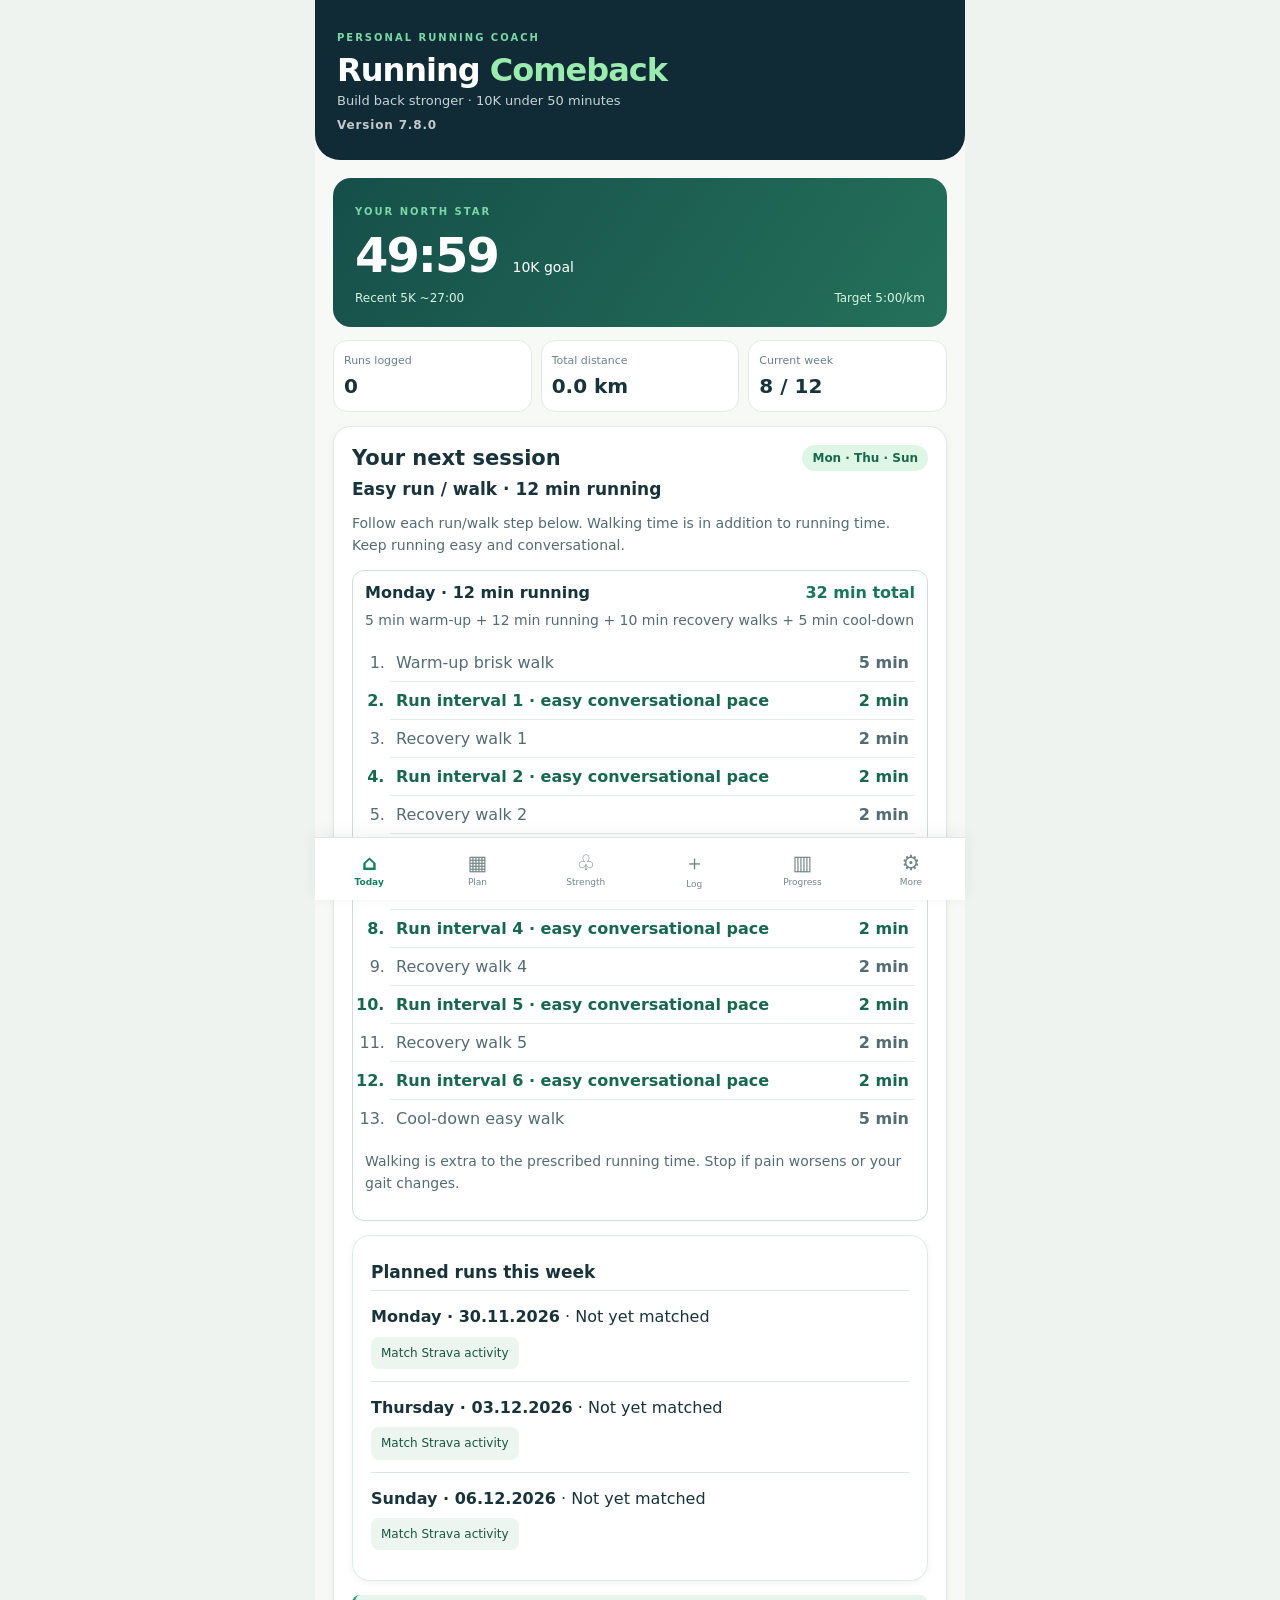
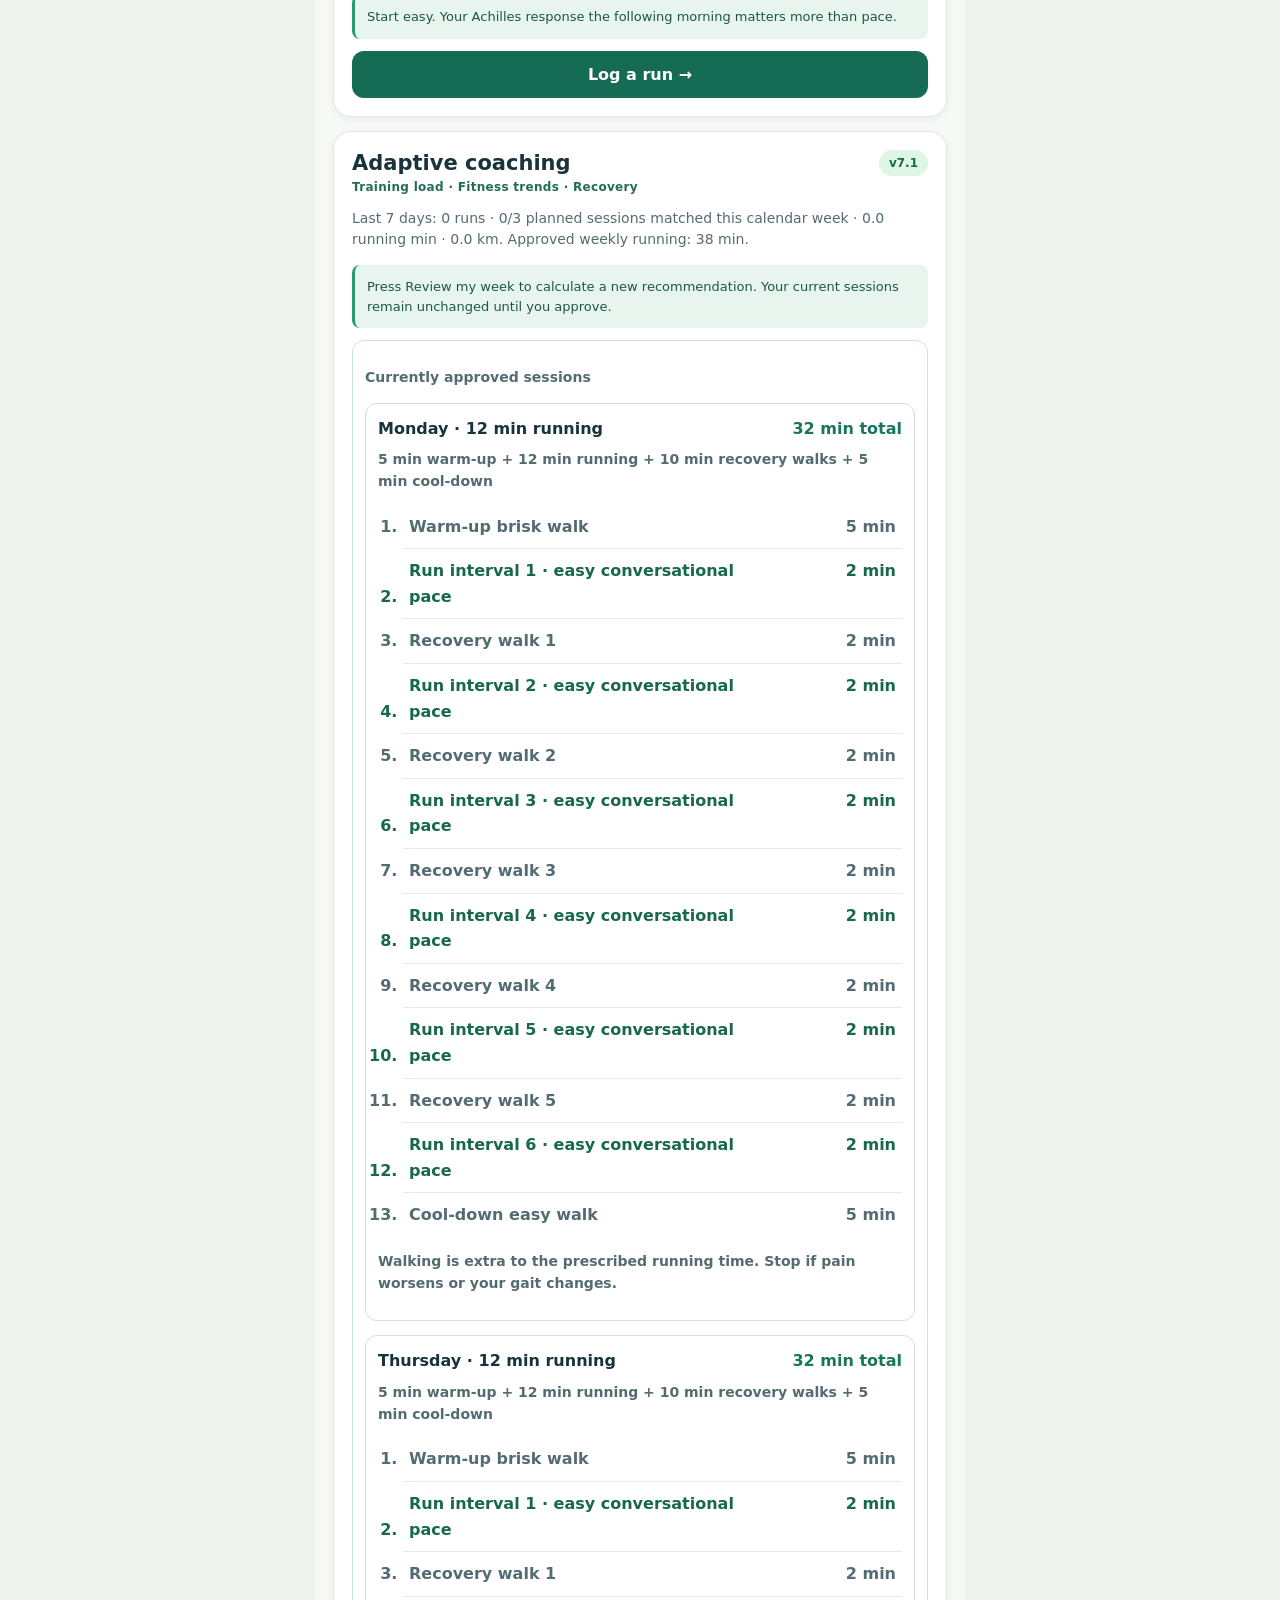
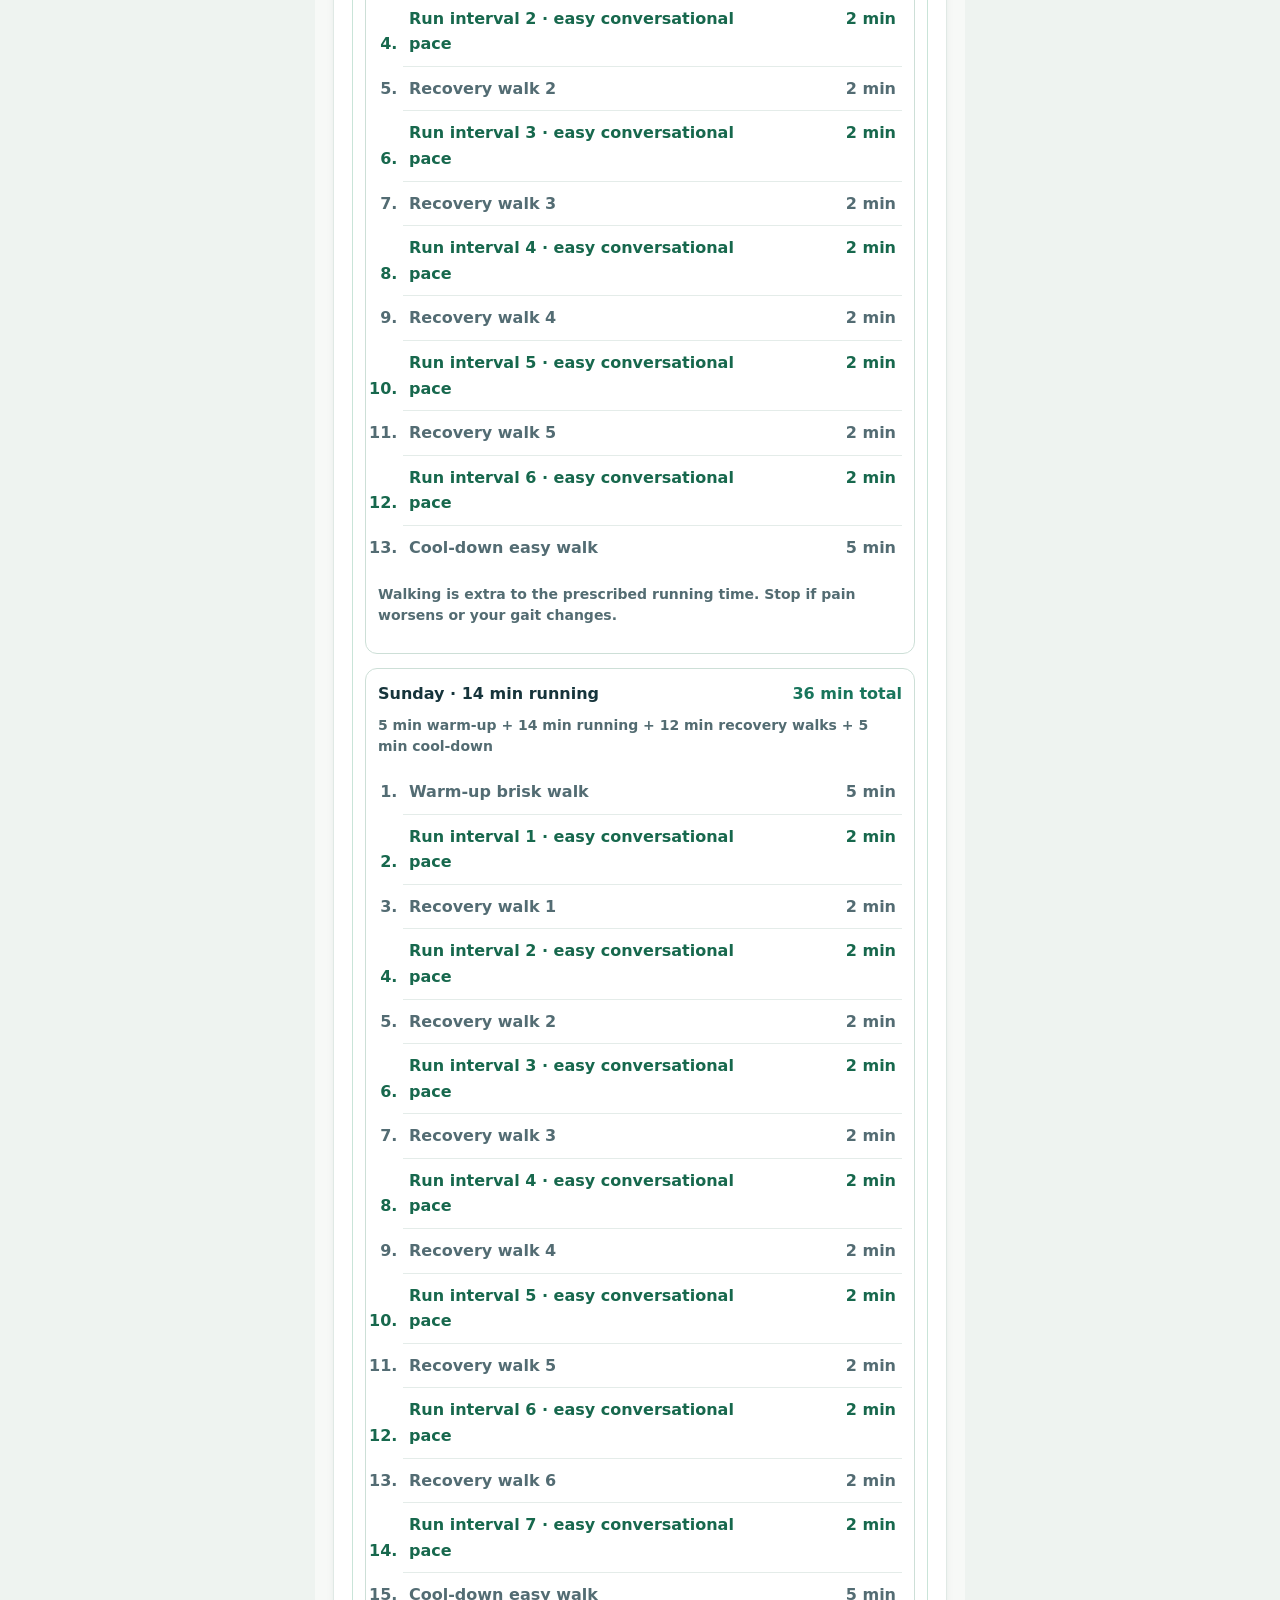
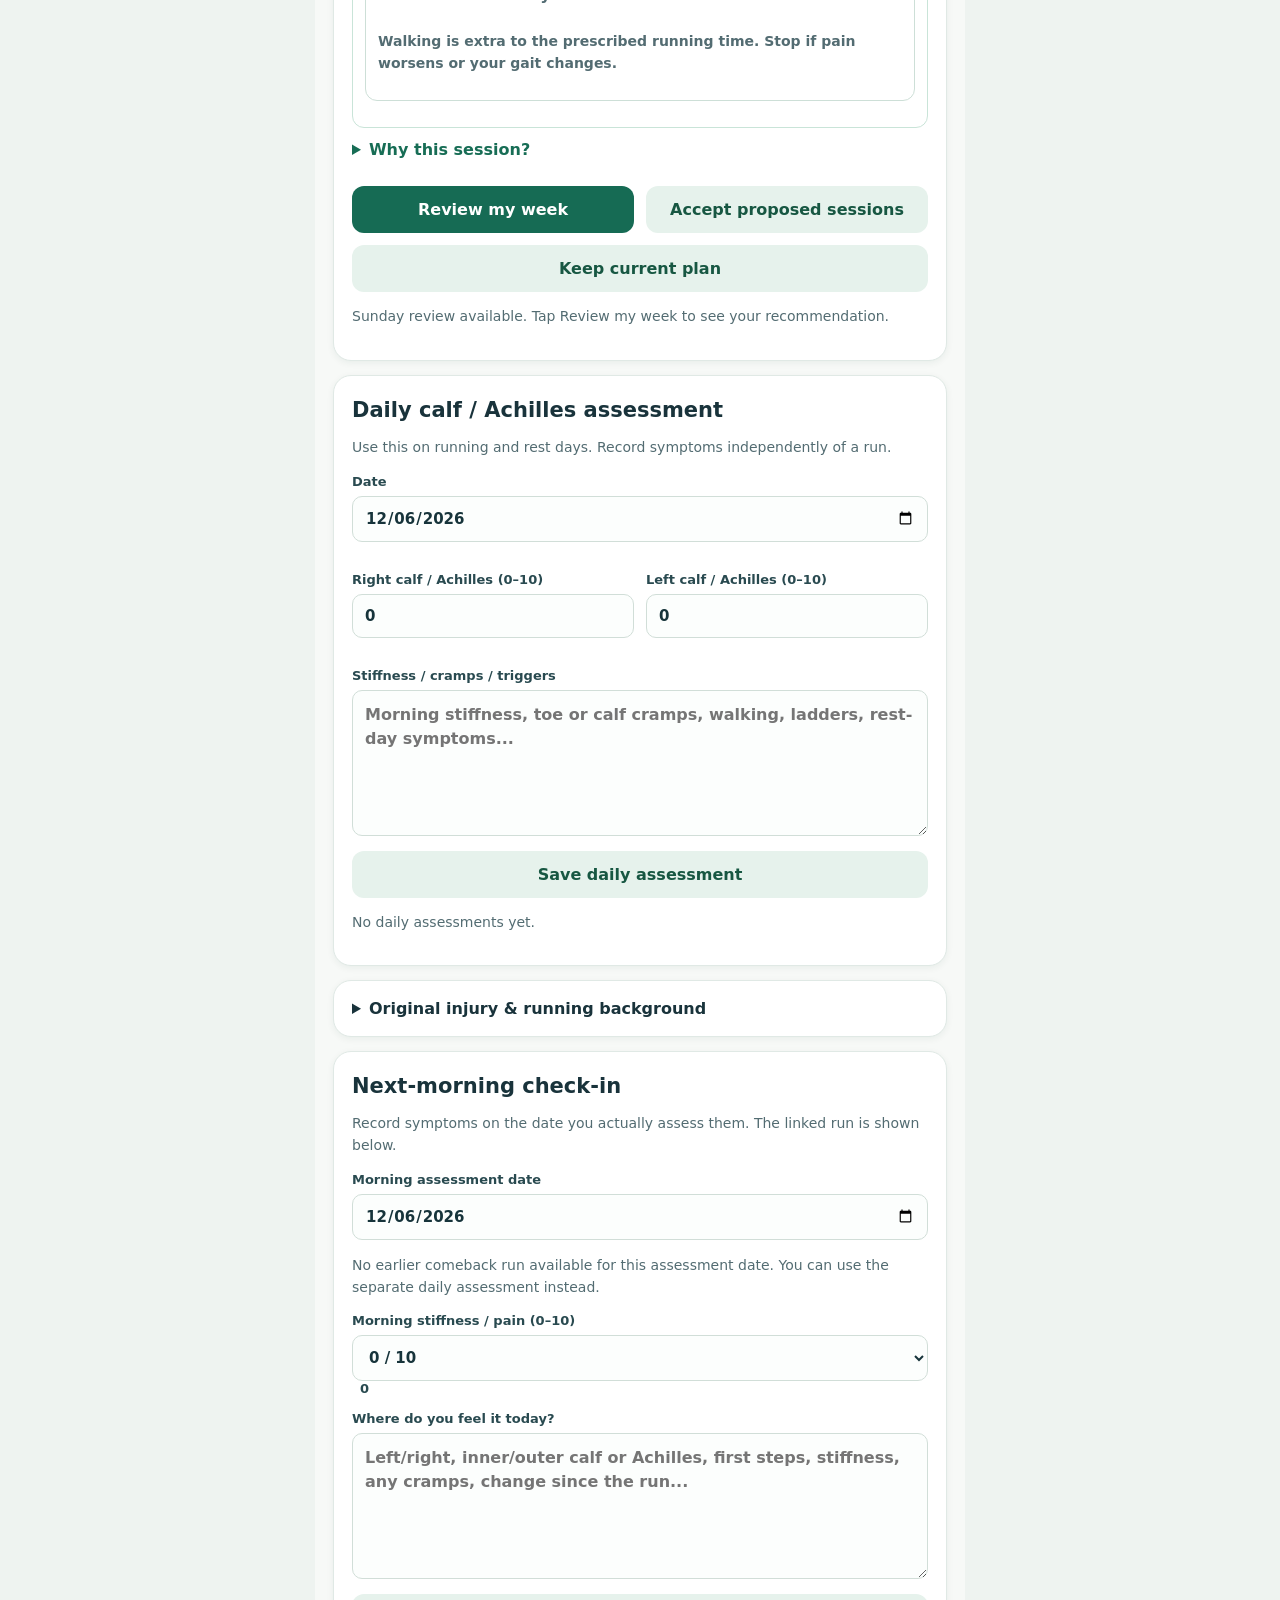
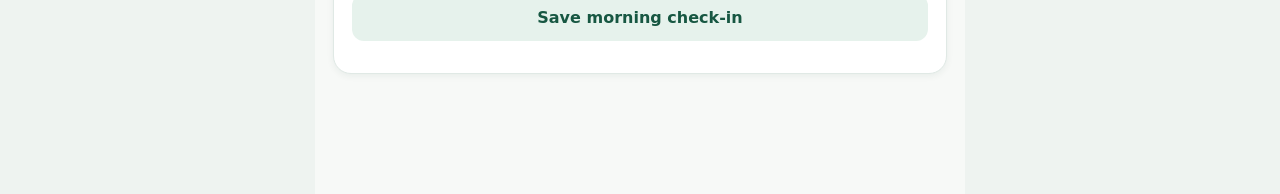
==== commit 5bf18fa0: "Add files via upload" ====
--- a/index.html
+++ b/index.html
@@ -1,10 +1,10 @@
-<!doctype html><html lang="en"><head><meta charset="utf-8"><meta name="viewport" content="width=device-width,initial-scale=1,viewport-fit=cover"><meta name="theme-color" content="#102b35"><meta name="description" content="Your personal return-to-running coach"><link rel="manifest" href="manifest.webmanifest"><link rel="icon" href="icon-192.png"><title>Running Comeback</title><link rel="stylesheet" href="style.css?v=7.7.0"></head><body><div class="shell"><header><div class="eyebrow">PERSONAL RUNNING COACH</div><h1>Running <em>Comeback</em></h1><p>Build back stronger · 10K under 50 minutes</p><div class="app-version" id="homeAppVersion">Version 7.7.0</div></header><main><section id="home" class="page active"><div class="hero"><span class="eyebrow">YOUR NORTH STAR</span><div class="goal">49:59 <small>10K goal</small></div><div class="goalrow"><span>Recent 5K ~27:00</span><span>Target 5:00/km</span></div></div><div class="stats"><div class="tile"><span>Runs logged</span><strong id="runCount">0</strong></div><div class="tile"><span>Total distance</span><strong id="totalKm">0 km</strong></div><div class="tile"><span>Current week</span><strong id="weekNumber">1 / 12</strong></div></div><div class="panel"><div class="panelhead"><h2>Your next session</h2><span class="pill" id="nextDay">Monday</span></div><h3 id="nextTitle">Gentle return</h3><p id="nextDescription"></p><div id="nextSessionSteps"></div><div class="panel" id="plannedMatches"></div><div class="notice" id="advice">Start easy. Your Achilles response the following morning matters more than pace.</div><button class="primary" data-go="log">Log a run →</button></div><div class="panel" id="adaptiveHome"><div class="panelhead"><h2>Adaptive coaching</h2><span class="pill">v7.1</span></div><div class="engine-tag">Training load · Fitness trends · Recovery</div><p id="adaptiveSummary">Review your recent runs to get a personalised plan.</p><div id="adaptiveProposal" class="notice"></div><div id="enginePlan" class="engine-plan"></div><details class="engine-why"><summary>Why this session?</summary><div id="engineWhy"></div></details><div class="twocol"><button class="primary" id="reviewWeek" type="button">Review my week</button><button class="secondary" id="acceptPlan" type="button" disabled>Accept proposed sessions</button></div><button class="secondary" id="keepPlan" type="button">Keep current plan</button><p class="hint" id="adaptiveStatus" role="status"></p></div><div class="panel"><h2>Daily calf / Achilles assessment</h2><p class="muted">Use this on running and rest days. Record symptoms independently of a run.</p><form id="dailyForm"><label>Date<input id="dailyDate" type="date" required></label><div class="twocol"><label>Right calf / Achilles (0–10)<input id="dailyRight" type="number" min="0" max="10" step="1" value="0"></label><label>Left calf / Achilles (0–10)<input id="dailyLeft" type="number" min="0" max="10" step="1" value="0"></label></div><label>Stiffness / cramps / triggers<textarea id="dailyNotes" rows="5" placeholder="Morning stiffness, toe or calf cramps, walking, ladders, rest-day symptoms..."></textarea></label><button class="secondary" type="submit">Save daily assessment</button><p id="dailyStatus" class="hint"></p></form><div id="dailyHistory"></div></div><details class="panel"><summary><strong>Original injury &amp; running background</strong></summary><p>Right calf/Achilles tightened progressively during a recovery run on uneven grass after a short incline, the day after a hilly 10K. You walked back several kilometres as tightness increased. Following a week off, symptoms recurred around 2.5–3 km and later affected both calves/Achilles, with next-day symptoms. Running was subsequently stopped. Generally a forefoot runner. Toe and morning calf cramps affect both sides, often at night, and predate the injury by years.</p><p>Current intermittent lower inner right calf discomfort has been reported at 1/10; this is background history, not a diagnosis.</p></details><div class="panel"><h2>Next-morning check-in</h2><p>Record symptoms on the date you actually assess them. The linked run is shown below.</p><label>Morning assessment date<input id="morningDate" type="date" required></label><p class="hint" id="morningLinkedRun"></p><label>Morning stiffness / pain (0–10)<input id="morningPain" type="range" min="0" max="10" value="0"><output id="morningPainValue">0</output></label><label>Where do you feel it today?<textarea id="morningNotes" rows="5" placeholder="Left/right, inner/outer calf or Achilles, first steps, stiffness, any cramps, change since the run..."></textarea></label><button id="saveMorning" class="secondary">Save morning check-in</button><p class="hint" id="morningStatus"></p></div></section><section id="plan" class="page"><h2>Your adaptive programme</h2><div class="notice" id="activePlanNote"></div><p class="muted">Maximum three runs: Monday, Thursday and Saturday/Sunday. Tuesday is an alternative, not an extra run. Suggested running minutes exclude walking and warm-up.</p><div id="livePlanRows"></div><details><summary>View original 12-week reference programme</summary><div id="planRows"></div></details></section><section id="strength" class="page">
+<!doctype html><html lang="en"><head><meta charset="utf-8"><meta name="viewport" content="width=device-width,initial-scale=1,viewport-fit=cover"><meta name="theme-color" content="#102b35"><meta name="description" content="Your personal return-to-running coach"><link rel="manifest" href="manifest.webmanifest"><link rel="icon" href="icon-192.png"><title>Running Comeback</title><link rel="stylesheet" href="style.css?v=7.8.0"></head><body><div class="shell"><header><div class="eyebrow">PERSONAL RUNNING COACH</div><h1>Running <em>Comeback</em></h1><p>Build back stronger · 10K under 50 minutes</p><div class="app-version" id="homeAppVersion">Version 7.8.0</div></header><main><section id="home" class="page active"><div class="hero"><span class="eyebrow">YOUR NORTH STAR</span><div class="goal">49:59 <small>10K goal</small></div><div class="goalrow"><span>Recent 5K ~27:00</span><span>Target 5:00/km</span></div></div><div class="stats"><div class="tile"><span>Runs logged</span><strong id="runCount">0</strong></div><div class="tile"><span>Total distance</span><strong id="totalKm">0 km</strong></div><div class="tile"><span>Current week</span><strong id="weekNumber">1 / 12</strong></div></div><div class="panel"><div class="panelhead"><h2>Your next session</h2><span class="pill" id="nextDay">Monday</span></div><h3 id="nextTitle">Gentle return</h3><p id="nextDescription"></p><div id="nextSessionSteps"></div><div class="panel" id="plannedMatches"></div><div class="notice" id="advice">Start easy. Your Achilles response the following morning matters more than pace.</div><button class="primary" data-go="log">Log a run →</button></div><div class="panel" id="adaptiveHome"><div class="panelhead"><h2>Adaptive coaching</h2><span class="pill">v7.1</span></div><div class="engine-tag">Training load · Fitness trends · Recovery</div><p id="adaptiveSummary">Review your recent runs to get a personalised plan.</p><div id="adaptiveProposal" class="notice"></div><div id="enginePlan" class="engine-plan"></div><details class="engine-why"><summary>Why this session?</summary><div id="engineWhy"></div></details><div class="twocol"><button class="primary" id="reviewWeek" type="button">Review my week</button><button class="secondary" id="acceptPlan" type="button" disabled>Accept proposed sessions</button></div><button class="secondary" id="keepPlan" type="button">Keep current plan</button><p class="hint" id="adaptiveStatus" role="status"></p></div><div class="panel"><h2>Daily calf / Achilles assessment</h2><p class="muted">Use this on running and rest days. Record symptoms independently of a run.</p><form id="dailyForm"><label>Date<input id="dailyDate" type="date" required></label><div class="twocol"><label>Right calf / Achilles (0–10)<input id="dailyRight" type="number" min="0" max="10" step="1" value="0"></label><label>Left calf / Achilles (0–10)<input id="dailyLeft" type="number" min="0" max="10" step="1" value="0"></label></div><label>Stiffness / cramps / triggers<textarea id="dailyNotes" rows="5" placeholder="Morning stiffness, toe or calf cramps, walking, ladders, rest-day symptoms..."></textarea></label><button class="secondary" type="submit">Save daily assessment</button><p id="dailyStatus" class="hint"></p></form><div id="dailyHistory"></div></div><details class="panel"><summary><strong>Original injury &amp; running background</strong></summary><p>Right calf/Achilles tightened progressively during a recovery run on uneven grass after a short incline, the day after a hilly 10K. You walked back several kilometres as tightness increased. Following a week off, symptoms recurred around 2.5–3 km and later affected both calves/Achilles, with next-day symptoms. Running was subsequently stopped. Generally a forefoot runner. Toe and morning calf cramps affect both sides, often at night, and predate the injury by years.</p><p>Current intermittent lower inner right calf discomfort has been reported at 1/10; this is background history, not a diagnosis.</p></details><div class="panel"><h2>Next-morning check-in</h2><p>Record symptoms on the date you actually assess them. The linked run is shown below.</p><label>Morning assessment date<input id="morningDate" type="date" required></label><p class="hint" id="morningLinkedRun"></p><label>Morning stiffness / pain (0–10)<select id="morningPain" aria-label="morningPain score"><option value="0" selected>0 / 10</option><option value="1">1 / 10</option><option value="2">2 / 10</option><option value="3">3 / 10</option><option value="4">4 / 10</option><option value="5">5 / 10</option><option value="6">6 / 10</option><option value="7">7 / 10</option><option value="8">8 / 10</option><option value="9">9 / 10</option><option value="10">10 / 10</option></select><output id="morningPainValue">0</output></label><label>Where do you feel it today?<textarea id="morningNotes" rows="5" placeholder="Left/right, inner/outer calf or Achilles, first steps, stiffness, any cramps, change since the run..."></textarea></label><button id="saveMorning" class="secondary">Save morning check-in</button><p class="hint" id="morningStatus"></p></div></section><section id="plan" class="page"><h2>Your adaptive programme</h2><div class="notice" id="activePlanNote"></div><p class="muted">Maximum three runs: Monday, Thursday and Saturday/Sunday. Tuesday is an alternative, not an extra run. Suggested running minutes exclude walking and warm-up.</p><div id="livePlanRows"></div><details><summary>View original 12-week reference programme</summary><div id="planRows"></div></details></section><section id="strength" class="page">
 <h2>Strength, stability & mobility</h2>
 <p class="muted">A separate, gentle routine to support your calves, Achilles and running stability. Start with comfortable, controlled movements. This is general exercise guidance, not an individual rehabilitation prescription.</p>
 <div class="panel"><div class="panelhead"><h3>Today's routine</h3><span class="pill">10–20 min</span></div>
 <p class="hint">Choose exercises appropriate to how you feel. These are suggested starting amounts, not targets to push through pain. You can tick off exercises and save a session.</p>
 <div id="strengthExerciseList"></div>
-<label>Discomfort during exercises (0–10)<input id="strengthPain" type="range" min="0" max="10" value="0"><output id="strengthPainValue">0</output></label>
+<label>Discomfort during exercises (0–10)<select id="strengthPain" aria-label="strengthPain score"><option value="0" selected>0 / 10</option><option value="1">1 / 10</option><option value="2">2 / 10</option><option value="3">3 / 10</option><option value="4">4 / 10</option><option value="5">5 / 10</option><option value="6">6 / 10</option><option value="7">7 / 10</option><option value="8">8 / 10</option><option value="9">9 / 10</option><option value="10">10 / 10</option></select><output id="strengthPainValue">0</output></label>
 <label>How did the session feel?<select id="strengthFeeling"><option value="comfortable">Comfortable</option><option value="some">Some discomfort</option><option value="difficult">Difficult / stopped early</option></select></label>
 <label>Notes<textarea id="strengthNotes" rows="2" placeholder="Which side? Stiffness? What felt difficult?"></textarea></label>
 <button class="primary" type="button" id="saveStrength">Save exercise session</button><p class="hint" id="strengthStatus" role="status"></p></div>
@@ -13,4 +13,4 @@
 </div>
 <div class="panel"><h3>Exercise history</h3><div id="strengthHistory"></div></div>
 <div class="notice warn">Stop for sharp or worsening pain, sudden popping, swelling or difficulty walking. Seek prompt medical assessment for suspected tendon injury. Because your previous Achilles/calf problem was not assessed, a physiotherapist can tailor loading and progression.</div>
-</section><section id="log" class="page"><h2>Log your run</h2><p class="muted">Your feedback guides your next session.</p><form id="runForm" class="panel"><label>Run / immediate post-run check-in date<input id="runDate" type="date" required></label><p class="hint">This is the date of your run and the immediate feedback below.</p><label>Session<select id="session"><option>Monday</option><option>Thursday</option><option>Weekend</option><option>Tuesday alternative</option></select></label><div class="twocol"><label>Distance (km)<input id="distance" type="number" min="0" max="100" step="0.01" placeholder="e.g. 3.2" required></label><div class="time-field"><div class="time-title">Total activity time (hours : minutes : seconds)</div><div class="time-stepper" data-time-for="duration" role="group" aria-label="Activity duration"><div class="time-unit"><button type="button" data-step="hh" data-delta="1" aria-label="Increase hours">＋</button><input type="number" id="duration_hh" min="0" max="999" value="0" inputmode="numeric" aria-label="Hours"><button type="button" data-step="hh" data-delta="-1" aria-label="Decrease hours">−</button><small>Hours</small></div><b>:</b><div class="time-unit"><button type="button" data-step="mm" data-delta="1" aria-label="Increase minutes">＋</button><input type="number" id="duration_mm" min="0" max="59" value="0" inputmode="numeric" aria-label="Minutes"><button type="button" data-step="mm" data-delta="-1" aria-label="Decrease minutes">−</button><small>Minutes</small></div><b>:</b><div class="time-unit"><button type="button" data-step="ss" data-delta="1" aria-label="Increase seconds">＋</button><input type="number" id="duration_ss" min="0" max="59" value="0" inputmode="numeric" aria-label="Seconds"><button type="button" data-step="ss" data-delta="-1" aria-label="Decrease seconds">−</button><small>Seconds</small></div></div><input id="duration" type="hidden" value="00:00:00"><p class="time-preview">Total: <strong id="duration_preview">00:00:00</strong></p></div></div><label>Walking time (minutes, optional)<input id="walkingMinutes" type="number" min="0" max="600" step="0.1" value="0"></label><p class="hint">Running time is calculated automatically as total activity time minus walking time. Leave walking at 0 for a continuous run.</p><p class="time-preview">Calculated running time: <strong id="calculatedRunning">00:00:00</strong></p><label>Effort (1 easy – 10 maximum)<input id="effort" type="range" min="1" max="10" value="3"><output id="effortValue">3</output></label><label>Pain during/after run (0–10)<input id="pain" type="range" min="0" max="10" value="0"><output id="painValue">0</output></label><label>Where did you feel it?<select id="location"><option value="none">No pain</option><option>Left Achilles</option><option>Right Achilles</option><option>Left calf</option><option>Right calf</option><option>Both calves</option><option>Both Achilles</option><option>Lower inner right calf</option><option>Lower inner left calf</option><option>Knee</option><option>Other</option></select></label><label>Exact location / immediate post-run feedback<textarea id="immediateNotes" rows="5" placeholder="Which side? Inner or outer calf/Achilles? During the run or immediately afterwards? Describe freely."></textarea></label><label>How did it feel?<select id="painType"><option>None</option><option>Stiffness</option><option>Dull ache</option><option>Sharp pain</option><option>Tightness</option></select></label><label>Other run notes<textarea id="notes" rows="5" placeholder="Breathing, energy, niggles, route, anything unusual..."></textarea></label><button class="primary" type="submit">Save run</button></form><div id="savedNotice" class="notice hidden"></div></section><section id="progress" class="page"><h2>Your progress</h2><div class="panel"><h3>Weight tracker</h3><p class="muted">Weigh yourself under similar conditions, ideally in the morning. Weekly measurements are enough.</p><div class="stats"><div class="tile"><span>Latest weight</span><strong id="latestWeight">—</strong></div><div class="tile"><span>Change</span><strong id="weightChange">—</strong></div><div class="tile"><span>Goal</span><strong id="weightGoalDisplay">—</strong></div></div><form id="weightForm"><div class="twocol"><label>Date<input id="weightDate" type="date" required></label><label>Weight (kg)<input id="weightKg" type="number" min="25" max="350" step="0.1" required placeholder="e.g. 82.5"></label></div><label>Measurement source<select id="weightSource"><option>Manual verified</option><option>Withings</option><option>Team RH</option><option>Other app</option></select></label><button class="primary" type="submit">Save weight</button></form><div id="weightMessage" class="hint" role="status"></div><h3>Weight history</h3><div id="weightChart" class="weightchart"></div><div id="weightHistory"></div></div><div class="stats"><div class="tile"><span>Longest run time</span><strong id="longest">0 min</strong></div><div class="tile"><span>Last pace</span><strong id="pace">—</strong></div></div><div class="panel"><h3>Distance per run</h3><div id="bars" class="bars"></div></div><div class="panel"><h3>Fitness & comeback dashboard</h3><p class="muted">Historical runs before May 2026 are shown separately from your return-to-running programme. Historical bests are from near-distance Strava activities and may not be official PBs. The most recent qualifying pre-injury 5K is displayed from history; the editable 27:00 benchmark remains available as a fallback and coaching reference. Current comeback 5K is shown only when a comparable run exists.</p><div class="stats"><div class="tile"><span>Historical 5K PB (fastest)</span><strong id="historic5k">—</strong></div><div class="tile"><span>Recent pre-injury 5K (latest)</span><strong id="recent5k">27:00</strong></div><div class="tile"><span>Comeback 5K</span><strong id="comeback5k">—</strong></div><div class="tile"><span>Historic 10K</span><strong id="historic10k">—</strong></div><div class="tile"><span>Comeback km</span><strong id="comebackKm">—</strong></div></div><div class="stats"><div class="tile"><span>Last 7 days</span><strong id="weekKm">—</strong></div><div class="tile"><span>Last 7 days runs</span><strong id="weekRuns">—</strong></div><div class="tile"><span>Longest comeback</span><strong id="comebackLongest">—</strong></div></div><h3>Weekly distance</h3><div id="weeklyBars" class="bars"></div><h3>Recent heart rate</h3><div id="heartRateTrend" class="trendlist"></div><h3>Calf / Achilles feedback</h3><div id="painTrend" class="trendlist"></div></div><div class="panel"><h3>Weekly coaching report</h3><p class="muted">A review of recent runs, recovery and weight. Recommendations are conservative and are not medical advice.</p><div id="weeklyReport"></div><p class="hint">To approve or hold the next plan, use Today → Adaptive coaching.</p><button class="secondary" id="copyWeeklyReport" type="button">Copy weekly report for ChatGPT</button><p class="hint" id="weeklyCopyStatus"></p></div><div class="panel"><h3>Training history</h3><label>Show runs<select id="historyFilter"><option value="comeback">Comeback (from programme start)</option><option value="all">All runs</option><option value="historical">Before May 2026</option></select></label><div id="history"></div></div></section><section id="settings" class="page"><h2>Settings & backup</h2><div class="panel"><h3>About Running Comeback</h3><p><strong>Version <span id="aboutAppVersion">7.5.0</span></strong></p><p class="muted">Released 12 October 2026</p><p class="muted">Tap any exercise picture to enlarge it, with instructions and a close control. Works offline.</p></div><div class="panel"><label>Programme start date<input id="startDate" type="date"></label><label>Optional target weight (kg)<input id="weightGoal" type="number" min="25" max="350" step="0.1" placeholder="Leave blank if not needed"></label><label>Recent pre-injury 5K benchmark (mm:ss)<input id="recent5kSetting" type="text" inputmode="numeric" pattern="[0-9]{1,2}:[0-5][0-9]" placeholder="27:00" maxlength="5"></label><p class="hint">Default 27:00. Your older 25:04 personal best is kept for historical reference only, not used for current training pace.</p><label>Weekend preference<select id="weekend"><option>Sunday</option><option>Saturday</option></select></label><button class="primary" id="saveSettings">Save settings</button></div><div class="panel"><h3>Live Strava synchronisation</h3><label><input id="autoSyncStrava" type="checkbox"> Sync automatically when opening the app (only if key is remembered)</label><p class="muted">Your Garmin runs arrive through Strava. Enter your private APP_ACCESS_KEY below. It is never included in the GitHub files or backups.</p><label>Private app access key<input id="stravaAccessKey" type="password" autocomplete="off" placeholder="Paste APP_ACCESS_KEY"></label><label><input id="rememberStravaKey" type="checkbox"> Remember key on this device (less secure on shared devices)</label><div class="twocol"><button class="primary" id="syncStrava" type="button">Sync Strava</button><button class="secondary" id="forgetStravaKey" type="button">Forget key</button></div><p class="hint" id="liveStravaStatus" role="status">Not synced yet.</p><p class="hint">Imported runs still need your effort, pain and next-morning check-in. Do not enter your SETUP_KEY here.</p></div><div class="panel"><h3>Import Strava runs</h3><p class="muted">Import a Strava activities.csv export or a JSON file containing Strava activity records. Only runs are added; existing diary entries and weight measurements are kept. Use this only as a fallback if live Strava sync is unavailable.</p><label>Strava activity file (.csv or .json)<input type="file" id="stravaFile" accept=".csv,.json,text/csv,application/json"></label><p class="hint" id="stravaStatus" role="status"></p><p class="hint">For Strava CSV: request your account data export on Strava's website, unzip it and select activities.csv. Strava export columns may vary. Back up your diary before importing.</p></div><div class="panel"><h3>Data & coaching</h3><p>Your data stays on this device in browser storage. Export it regularly to avoid losing your history if browser data is cleared.</p><button class="secondary" id="exportData">Export backup (JSON)</button><label class="importLabel">Import backup<input type="file" id="importData" accept="application/json,.json"></label><button class="secondary" id="copyCoach">Copy coaching summary</button><p class="hint" id="copyStatus"></p></div><div class="panel"><h3>Important health note</h3><p>This app is a training log, not a medical diagnosis. With a previously unassessed calf/Achilles injury, consider a sports physiotherapy assessment before returning to running. Stop for sharp or increasing pain, limping or a sudden pop. Seek urgent assessment for a suspected tendon rupture.</p></div></section><div id="activityEditor" class="activity-modal hidden" role="dialog" aria-modal="true" aria-labelledby="editActivityTitle"><div class="activity-dialog panel"><div class="activity-dialog-heading"><h2 id="editActivityTitle">Edit activity</h2><button id="closeActivityEditor" class="tiny" type="button" aria-label="Close editor">✕</button></div><p class="muted" id="editRunSource"></p><form id="editActivityForm"><label>Date<input id="editRunDate" type="date" required></label><div class="twocol"><label>Distance (km)<input id="editRunDistance" type="number" min="0.01" max="100" step="0.01" required></label><div class="time-field"><div class="time-title">Total activity time (hours : minutes : seconds)</div><div class="time-stepper" data-time-for="editRunDuration" role="group" aria-label="Activity duration"><div class="time-unit"><button type="button" data-step="hh" data-delta="1" aria-label="Increase hours">＋</button><input type="number" id="editRunDuration_hh" min="0" max="999" value="0" inputmode="numeric" aria-label="Hours"><button type="button" data-step="hh" data-delta="-1" aria-label="Decrease hours">−</button><small>Hours</small></div><b>:</b><div class="time-unit"><button type="button" data-step="mm" data-delta="1" aria-label="Increase minutes">＋</button><input type="number" id="editRunDuration_mm" min="0" max="59" value="0" inputmode="numeric" aria-label="Minutes"><button type="button" data-step="mm" data-delta="-1" aria-label="Decrease minutes">−</button><small>Minutes</small></div><b>:</b><div class="time-unit"><button type="button" data-step="ss" data-delta="1" aria-label="Increase seconds">＋</button><input type="number" id="editRunDuration_ss" min="0" max="59" value="0" inputmode="numeric" aria-label="Seconds"><button type="button" data-step="ss" data-delta="-1" aria-label="Decrease seconds">−</button><small>Seconds</small></div></div><input id="editRunDuration" type="hidden" value="00:00:00"><p class="time-preview">Total: <strong id="editRunDuration_preview">00:00:00</strong></p></div></div><label>Walking time (minutes, optional)<input id="editRunWalking" type="number" min="0" max="600" step="0.1" value="0"></label><p class="hint">Running time = total time − walking time. Leave walking at 0 for continuous running.</p><p class="time-preview">Calculated running time: <strong id="editCalculatedRunning">00:00:00</strong></p><div class="twocol"><label>Effort (1–10; blank if unknown)<input id="editRunEffort" type="number" min="1" max="10" step="1"></label><label>Pain (0–10; blank if unknown)<input id="editRunPain" type="number" min="0" max="10" step="1"></label></div><label>Next-morning pain / stiffness (0–10; blank if not checked)<input id="editRunMorning" type="number" min="0" max="10" step="1"></label><label>Where did you feel it?<textarea id="editRunLocation" rows="4" maxlength="500"></textarea></label><label>Immediate post-run feedback<textarea id="editRunImmediate" rows="5" maxlength="2000"></textarea></label><label>Next-day feedback<textarea id="editRunMorningNotes" rows="5" maxlength="2000"></textarea></label><label>Type of pain<select id="editRunPainType"><option>None</option><option>Stiffness</option><option>Dull ache</option><option>Sharp pain</option><option>Tightness</option><option>Not recorded</option></select></label><label>Activity name / notes<textarea id="editRunNotes" rows="5" maxlength="2000"></textarea></label><div class="twocol"><button class="primary" type="submit">Save changes</button><button class="secondary" id="cancelActivityEditor" type="button">Cancel</button></div></form></div></div><div id="matchActivityModal" class="activity-modal hidden" role="dialog" aria-modal="true" aria-label="Match activity to planned run"><div class="activity-dialog panel"><h2>Match to planned run</h2><p id="matchActivityDescription"></p><div id="matchActivityChoices"></div><div class="twocol"><button type="button" class="primary" id="confirmMatchActivity">Save match</button><button type="button" class="secondary" id="cancelMatchActivity">Cancel</button></div></div></div><div id="strengthZoomModal" class="strength-zoom-modal hidden" role="dialog" aria-modal="true" aria-labelledby="strengthZoomTitle"><div class="strength-zoom-dialog"><button type="button" id="closeStrengthZoom" class="strength-zoom-close" aria-label="Close enlarged exercise picture">✕ Close</button><h2 id="strengthZoomTitle"></h2><img id="strengthZoomImage" alt="" src="exercise-seated-calf.webp"><p id="strengthZoomDose" class="strength-zoom-dose"></p><p id="strengthZoomInstructions"></p><p id="strengthZoomTip" class="muted"></p></div></div></main><nav><button data-go="home" class="selected">⌂<span>Today</span></button><button data-go="plan">▦<span>Plan</span></button><button data-go="strength">♧<span>Strength</span></button><button data-go="log">＋<span>Log</span></button><button data-go="progress">▥<span>Progress</span></button><button data-go="settings">⚙<span>More</span></button></nav></div><script src="app.js?v=7.7.0"></script></body></html>
+</section><section id="log" class="page"><h2>Log your run</h2><p class="muted">Your feedback guides your next session.</p><form id="runForm" class="panel"><label>Run / immediate post-run check-in date<input id="runDate" type="date" required></label><p class="hint">This is the date of your run and the immediate feedback below.</p><label>Session<select id="session"><option>Monday</option><option>Thursday</option><option>Weekend</option><option>Tuesday alternative</option></select></label><div class="twocol"><label>Distance (km)<input id="distance" type="number" min="0" max="100" step="0.01" placeholder="e.g. 3.2" required></label><div class="time-field"><div class="time-title">Total activity time (hours : minutes : seconds)</div><div class="time-stepper" data-time-for="duration" role="group" aria-label="Activity duration"><div class="time-unit"><button type="button" data-step="hh" data-delta="1" aria-label="Increase hours">＋</button><input type="number" id="duration_hh" min="0" max="999" value="0" inputmode="numeric" aria-label="Hours"><button type="button" data-step="hh" data-delta="-1" aria-label="Decrease hours">−</button><small>Hours</small></div><b>:</b><div class="time-unit"><button type="button" data-step="mm" data-delta="1" aria-label="Increase minutes">＋</button><input type="number" id="duration_mm" min="0" max="59" value="0" inputmode="numeric" aria-label="Minutes"><button type="button" data-step="mm" data-delta="-1" aria-label="Decrease minutes">−</button><small>Minutes</small></div><b>:</b><div class="time-unit"><button type="button" data-step="ss" data-delta="1" aria-label="Increase seconds">＋</button><input type="number" id="duration_ss" min="0" max="59" value="0" inputmode="numeric" aria-label="Seconds"><button type="button" data-step="ss" data-delta="-1" aria-label="Decrease seconds">−</button><small>Seconds</small></div></div><input id="duration" type="hidden" value="00:00:00"><p class="time-preview">Total: <strong id="duration_preview">00:00:00</strong></p></div></div><label>Walking time (minutes, optional)<input id="walkingMinutes" type="number" min="0" max="600" step="0.1" value="0"></label><p class="hint">Running time is calculated automatically as total activity time minus walking time. Leave walking at 0 for a continuous run.</p><p class="time-preview">Calculated running time: <strong id="calculatedRunning">00:00:00</strong></p><label>Effort (1 easy – 10 maximum)<select id="effort" aria-label="effort score"><option value="1">1 / 10</option><option value="2">2 / 10</option><option value="3" selected>3 / 10</option><option value="4">4 / 10</option><option value="5">5 / 10</option><option value="6">6 / 10</option><option value="7">7 / 10</option><option value="8">8 / 10</option><option value="9">9 / 10</option><option value="10">10 / 10</option></select><output id="effortValue">3</output></label><label>Pain during/after run (0–10)<select id="pain" aria-label="pain score"><option value="0" selected>0 / 10</option><option value="1">1 / 10</option><option value="2">2 / 10</option><option value="3">3 / 10</option><option value="4">4 / 10</option><option value="5">5 / 10</option><option value="6">6 / 10</option><option value="7">7 / 10</option><option value="8">8 / 10</option><option value="9">9 / 10</option><option value="10">10 / 10</option></select><output id="painValue">0</output></label><label>Where did you feel it?<select id="location"><option value="none">No pain</option><option>Left Achilles</option><option>Right Achilles</option><option>Left calf</option><option>Right calf</option><option>Both calves</option><option>Both Achilles</option><option>Lower inner right calf</option><option>Lower inner left calf</option><option>Knee</option><option>Other</option></select></label><label>Exact location / immediate post-run feedback<textarea id="immediateNotes" rows="5" placeholder="Which side? Inner or outer calf/Achilles? During the run or immediately afterwards? Describe freely."></textarea></label><label>How did it feel?<select id="painType"><option>None</option><option>Stiffness</option><option>Dull ache</option><option>Sharp pain</option><option>Tightness</option></select></label><label>Other run notes<textarea id="notes" rows="5" placeholder="Breathing, energy, niggles, route, anything unusual..."></textarea></label><button class="primary" type="submit">Save run</button></form><div id="savedNotice" class="notice hidden"></div></section><section id="progress" class="page"><h2>Your progress</h2><div class="panel"><h3>Weight tracker</h3><p class="muted">Weigh yourself under similar conditions, ideally in the morning. Weekly measurements are enough.</p><div class="stats"><div class="tile"><span>Latest weight</span><strong id="latestWeight">—</strong></div><div class="tile"><span>Change</span><strong id="weightChange">—</strong></div><div class="tile"><span>Goal</span><strong id="weightGoalDisplay">—</strong></div></div><form id="weightForm"><div class="twocol"><label>Date<input id="weightDate" type="date" required></label><label>Weight (kg)<input id="weightKg" type="number" min="25" max="350" step="0.1" required placeholder="e.g. 82.5"></label></div><label>Measurement source<select id="weightSource"><option>Manual verified</option><option>Withings</option><option>Team RH</option><option>Other app</option></select></label><button class="primary" type="submit">Save weight</button></form><div id="weightMessage" class="hint" role="status"></div><h3>Weight history</h3><div id="weightChart" class="weightchart"></div><div id="weightHistory"></div></div><div class="stats"><div class="tile"><span>Longest run time</span><strong id="longest">0 min</strong></div><div class="tile"><span>Last pace</span><strong id="pace">—</strong></div></div><div class="panel"><h3>Distance per run</h3><div id="bars" class="bars"></div></div><div class="panel"><h3>Fitness & comeback dashboard</h3><p class="muted">Historical runs before May 2026 are shown separately from your return-to-running programme. Historical bests are from near-distance Strava activities and may not be official PBs. The most recent qualifying pre-injury 5K is displayed from history; the editable 27:00 benchmark remains available as a fallback and coaching reference. Current comeback 5K is shown only when a comparable run exists.</p><div class="stats"><div class="tile"><span>Historical 5K PB (fastest)</span><strong id="historic5k">—</strong></div><div class="tile"><span>Recent pre-injury 5K (latest)</span><strong id="recent5k">27:00</strong></div><div class="tile"><span>Comeback 5K</span><strong id="comeback5k">—</strong></div><div class="tile"><span>Historic 10K</span><strong id="historic10k">—</strong></div><div class="tile"><span>Comeback km</span><strong id="comebackKm">—</strong></div></div><div class="stats"><div class="tile"><span>Last 7 days</span><strong id="weekKm">—</strong></div><div class="tile"><span>Last 7 days runs</span><strong id="weekRuns">—</strong></div><div class="tile"><span>Longest comeback</span><strong id="comebackLongest">—</strong></div></div><h3>Weekly distance</h3><div id="weeklyBars" class="bars"></div><h3>Recent heart rate</h3><div id="heartRateTrend" class="trendlist"></div><h3>Calf / Achilles feedback</h3><div id="painTrend" class="trendlist"></div></div><div class="panel"><h3>Weekly coaching report</h3><p class="muted">A review of recent runs, recovery and weight. Recommendations are conservative and are not medical advice.</p><div id="weeklyReport"></div><p class="hint">To approve or hold the next plan, use Today → Adaptive coaching.</p><button class="secondary" id="copyWeeklyReport" type="button">Copy weekly report for ChatGPT</button><p class="hint" id="weeklyCopyStatus"></p></div><div class="panel"><h3>Training history</h3><label>Show runs<select id="historyFilter"><option value="comeback">Comeback (from programme start)</option><option value="all">All runs</option><option value="historical">Before May 2026</option></select></label><div id="history"></div></div></section><section id="settings" class="page"><h2>Settings & backup</h2><div class="panel"><h3>About Running Comeback</h3><p><strong>Version <span id="aboutAppVersion">7.8.0</span></strong></p><p class="muted">Released 12 October 2026</p><p class="muted">Tap any exercise picture to enlarge it, with instructions and a close control. Works offline.</p></div><div class="panel"><label>Programme start date<input id="startDate" type="date"></label><label>Optional target weight (kg)<input id="weightGoal" type="number" min="25" max="350" step="0.1" placeholder="Leave blank if not needed"></label><label>Recent pre-injury 5K benchmark (mm:ss)<input id="recent5kSetting" type="text" inputmode="numeric" pattern="[0-9]{1,2}:[0-5][0-9]" placeholder="27:00" maxlength="5"></label><p class="hint">Default 27:00. Your older 25:04 personal best is kept for historical reference only, not used for current training pace.</p><label>Weekend preference<select id="weekend"><option>Sunday</option><option>Saturday</option></select></label><button class="primary" id="saveSettings">Save settings</button></div><div class="panel"><h3>Live Strava synchronisation</h3><label><input id="autoSyncStrava" type="checkbox"> Sync automatically when opening the app (only if key is remembered)</label><p class="muted">Your Garmin runs arrive through Strava. Enter your private APP_ACCESS_KEY below. It is never included in the GitHub files or backups.</p><label>Private app access key<input id="stravaAccessKey" type="password" autocomplete="off" placeholder="Paste APP_ACCESS_KEY"></label><label><input id="rememberStravaKey" type="checkbox"> Remember key on this device (less secure on shared devices)</label><div class="twocol"><button class="primary" id="syncStrava" type="button">Sync Strava</button><button class="secondary" id="forgetStravaKey" type="button">Forget key</button></div><p class="hint" id="liveStravaStatus" role="status">Not synced yet.</p><p class="hint">Imported runs still need your effort, pain and next-morning check-in. Do not enter your SETUP_KEY here.</p></div><div class="panel"><h3>Import Strava runs</h3><p class="muted">Import a Strava activities.csv export or a JSON file containing Strava activity records. Only runs are added; existing diary entries and weight measurements are kept. Use this only as a fallback if live Strava sync is unavailable.</p><label>Strava activity file (.csv or .json)<input type="file" id="stravaFile" accept=".csv,.json,text/csv,application/json"></label><p class="hint" id="stravaStatus" role="status"></p><p class="hint">For Strava CSV: request your account data export on Strava's website, unzip it and select activities.csv. Strava export columns may vary. Back up your diary before importing.</p></div><div class="panel"><h3>Data & coaching</h3><div class="notice warn"><strong>Device data is not synchronised.</strong> Pain assessments, notes and weights are stored separately on each phone/computer. Strava sync only imports activities. Export a backup on the device with the latest entries before moving to another device. Importing a backup may replace local records, so export from the receiving device first. Automatic cross-device sync requires a secure online account/database and is not included in this release.</div><p>Your data stays on this device in browser storage. Export it regularly to avoid losing your history if browser data is cleared.</p><button class="secondary" id="exportData">Export backup (JSON)</button><label class="importLabel">Import backup<input type="file" id="importData" accept="application/json,.json"></label><button class="secondary" id="copyCoach">Copy coaching summary</button><p class="hint" id="copyStatus"></p></div><div class="panel"><h3>Important health note</h3><p>This app is a training log, not a medical diagnosis. With a previously unassessed calf/Achilles injury, consider a sports physiotherapy assessment before returning to running. Stop for sharp or increasing pain, limping or a sudden pop. Seek urgent assessment for a suspected tendon rupture.</p></div></section><div id="activityEditor" class="activity-modal hidden" role="dialog" aria-modal="true" aria-labelledby="editActivityTitle"><div class="activity-dialog panel"><div class="activity-dialog-heading"><h2 id="editActivityTitle">Edit activity</h2><button id="closeActivityEditor" class="tiny" type="button" aria-label="Close editor">✕</button></div><p class="muted" id="editRunSource"></p><form id="editActivityForm"><label>Date<input id="editRunDate" type="date" required></label><div class="twocol"><label>Distance (km)<input id="editRunDistance" type="number" min="0.01" max="100" step="0.01" required></label><div class="time-field"><div class="time-title">Total activity time (hours : minutes : seconds)</div><div class="time-stepper" data-time-for="editRunDuration" role="group" aria-label="Activity duration"><div class="time-unit"><button type="button" data-step="hh" data-delta="1" aria-label="Increase hours">＋</button><input type="number" id="editRunDuration_hh" min="0" max="999" value="0" inputmode="numeric" aria-label="Hours"><button type="button" data-step="hh" data-delta="-1" aria-label="Decrease hours">−</button><small>Hours</small></div><b>:</b><div class="time-unit"><button type="button" data-step="mm" data-delta="1" aria-label="Increase minutes">＋</button><input type="number" id="editRunDuration_mm" min="0" max="59" value="0" inputmode="numeric" aria-label="Minutes"><button type="button" data-step="mm" data-delta="-1" aria-label="Decrease minutes">−</button><small>Minutes</small></div><b>:</b><div class="time-unit"><button type="button" data-step="ss" data-delta="1" aria-label="Increase seconds">＋</button><input type="number" id="editRunDuration_ss" min="0" max="59" value="0" inputmode="numeric" aria-label="Seconds"><button type="button" data-step="ss" data-delta="-1" aria-label="Decrease seconds">−</button><small>Seconds</small></div></div><input id="editRunDuration" type="hidden" value="00:00:00"><p class="time-preview">Total: <strong id="editRunDuration_preview">00:00:00</strong></p></div></div><label>Walking time (minutes, optional)<input id="editRunWalking" type="number" min="0" max="600" step="0.1" value="0"></label><p class="hint">Running time = total time − walking time. Leave walking at 0 for continuous running.</p><p class="time-preview">Calculated running time: <strong id="editCalculatedRunning">00:00:00</strong></p><div class="twocol"><label>Effort (1–10; blank if unknown)<input id="editRunEffort" type="number" min="1" max="10" step="1"></label><label>Pain (0–10; blank if unknown)<input id="editRunPain" type="number" min="0" max="10" step="1"></label></div><label>Next-morning pain / stiffness (0–10; blank if not checked)<input id="editRunMorning" type="number" min="0" max="10" step="1"></label><label>Where did you feel it?<textarea id="editRunLocation" rows="4" maxlength="500"></textarea></label><label>Immediate post-run feedback<textarea id="editRunImmediate" rows="5" maxlength="2000"></textarea></label><label>Next-day feedback<textarea id="editRunMorningNotes" rows="5" maxlength="2000"></textarea></label><label>Type of pain<select id="editRunPainType"><option>None</option><option>Stiffness</option><option>Dull ache</option><option>Sharp pain</option><option>Tightness</option><option>Not recorded</option></select></label><label>Activity name / notes<textarea id="editRunNotes" rows="5" maxlength="2000"></textarea></label><div class="twocol"><button class="primary" type="submit">Save changes</button><button class="secondary" id="cancelActivityEditor" type="button">Cancel</button></div></form></div></div><div id="matchActivityModal" class="activity-modal hidden" role="dialog" aria-modal="true" aria-label="Match activity to planned run"><div class="activity-dialog panel"><h2>Match to planned run</h2><p id="matchActivityDescription"></p><div id="matchActivityChoices"></div><div class="twocol"><button type="button" class="primary" id="confirmMatchActivity">Save match</button><button type="button" class="secondary" id="cancelMatchActivity">Cancel</button></div></div></div><div id="strengthZoomModal" class="strength-zoom-modal hidden" role="dialog" aria-modal="true" aria-labelledby="strengthZoomTitle"><div class="strength-zoom-dialog"><button type="button" id="closeStrengthZoom" class="strength-zoom-close" aria-label="Close enlarged exercise picture">✕ Close</button><h2 id="strengthZoomTitle"></h2><img id="strengthZoomImage" alt="" src="exercise-seated-calf.webp"><p id="strengthZoomDose" class="strength-zoom-dose"></p><p id="strengthZoomInstructions"></p><p id="strengthZoomTip" class="muted"></p></div></div></main><nav><button data-go="home" class="selected">⌂<span>Today</span></button><button data-go="plan">▦<span>Plan</span></button><button data-go="strength">♧<span>Strength</span></button><button data-go="log">＋<span>Log</span></button><button data-go="progress">▥<span>Progress</span></button><button data-go="settings">⚙<span>More</span></button></nav></div><script src="app.js?v=7.8.0"></script></body></html>
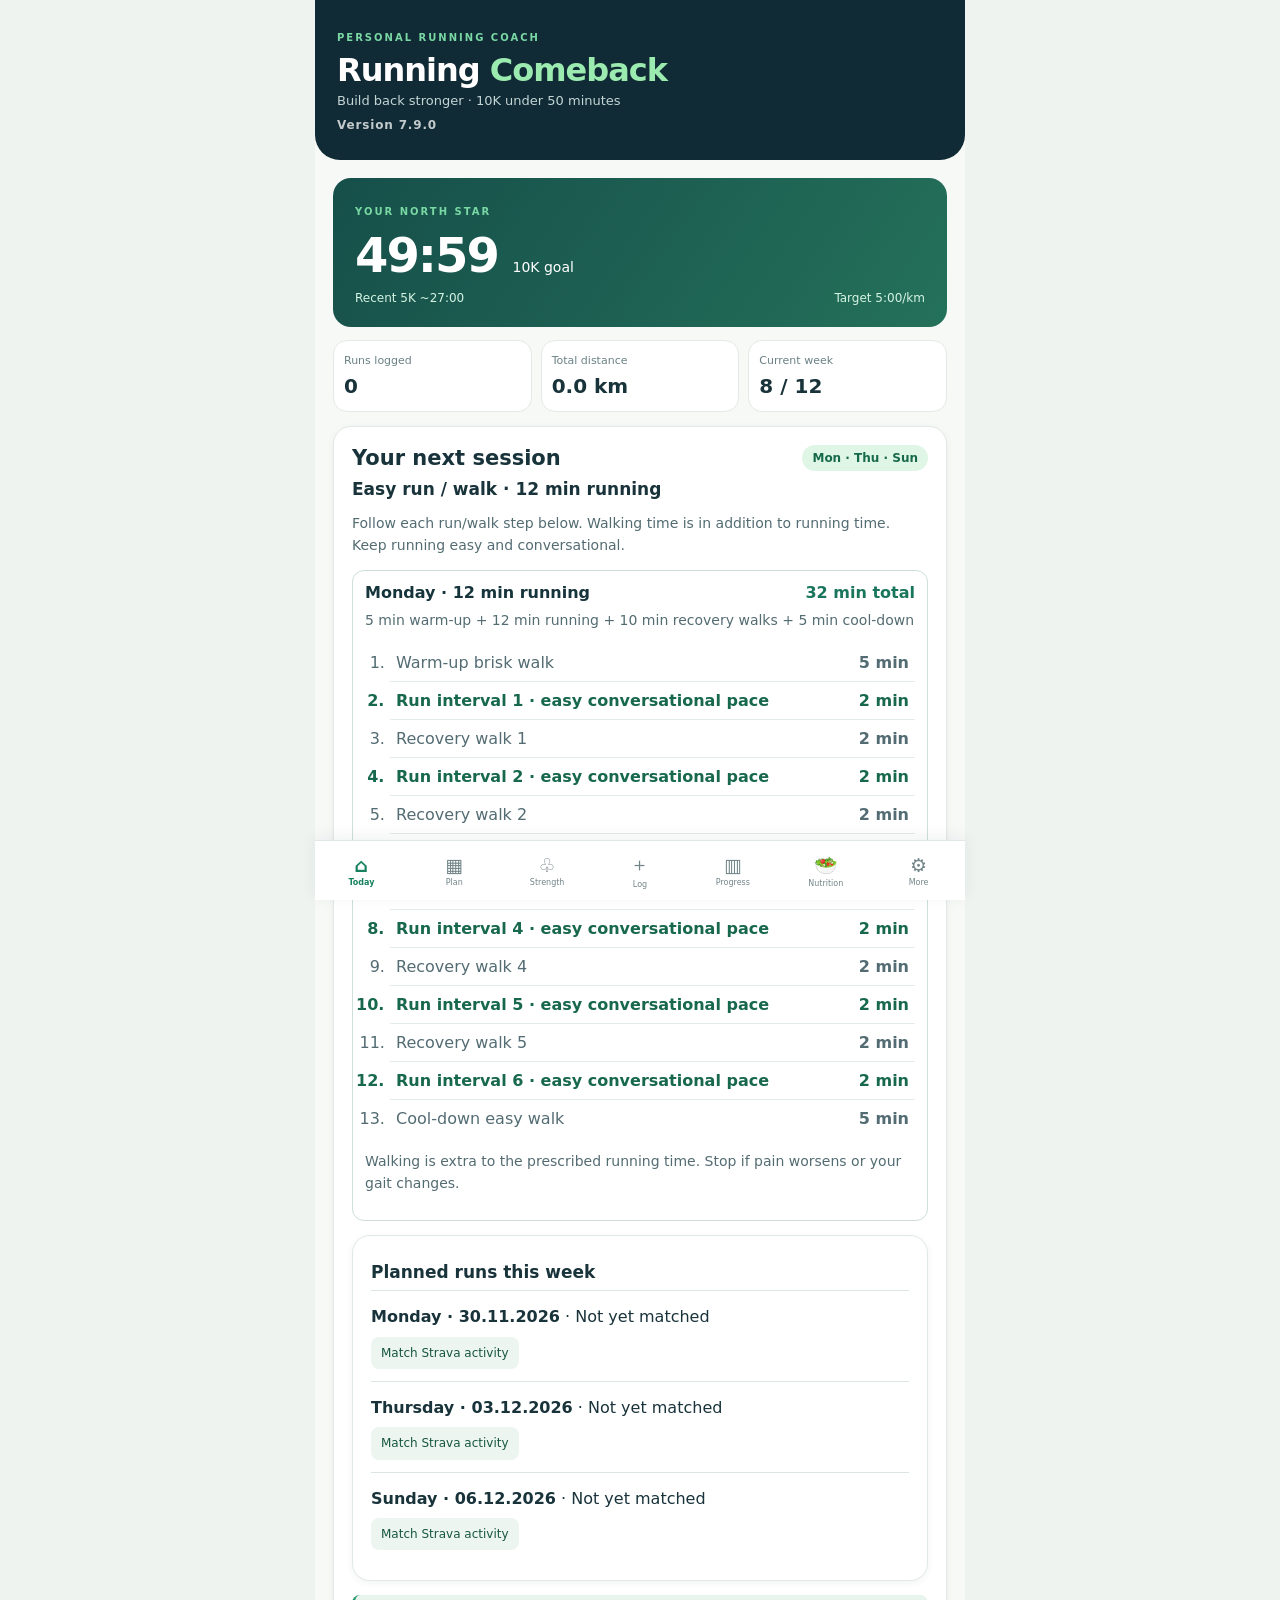
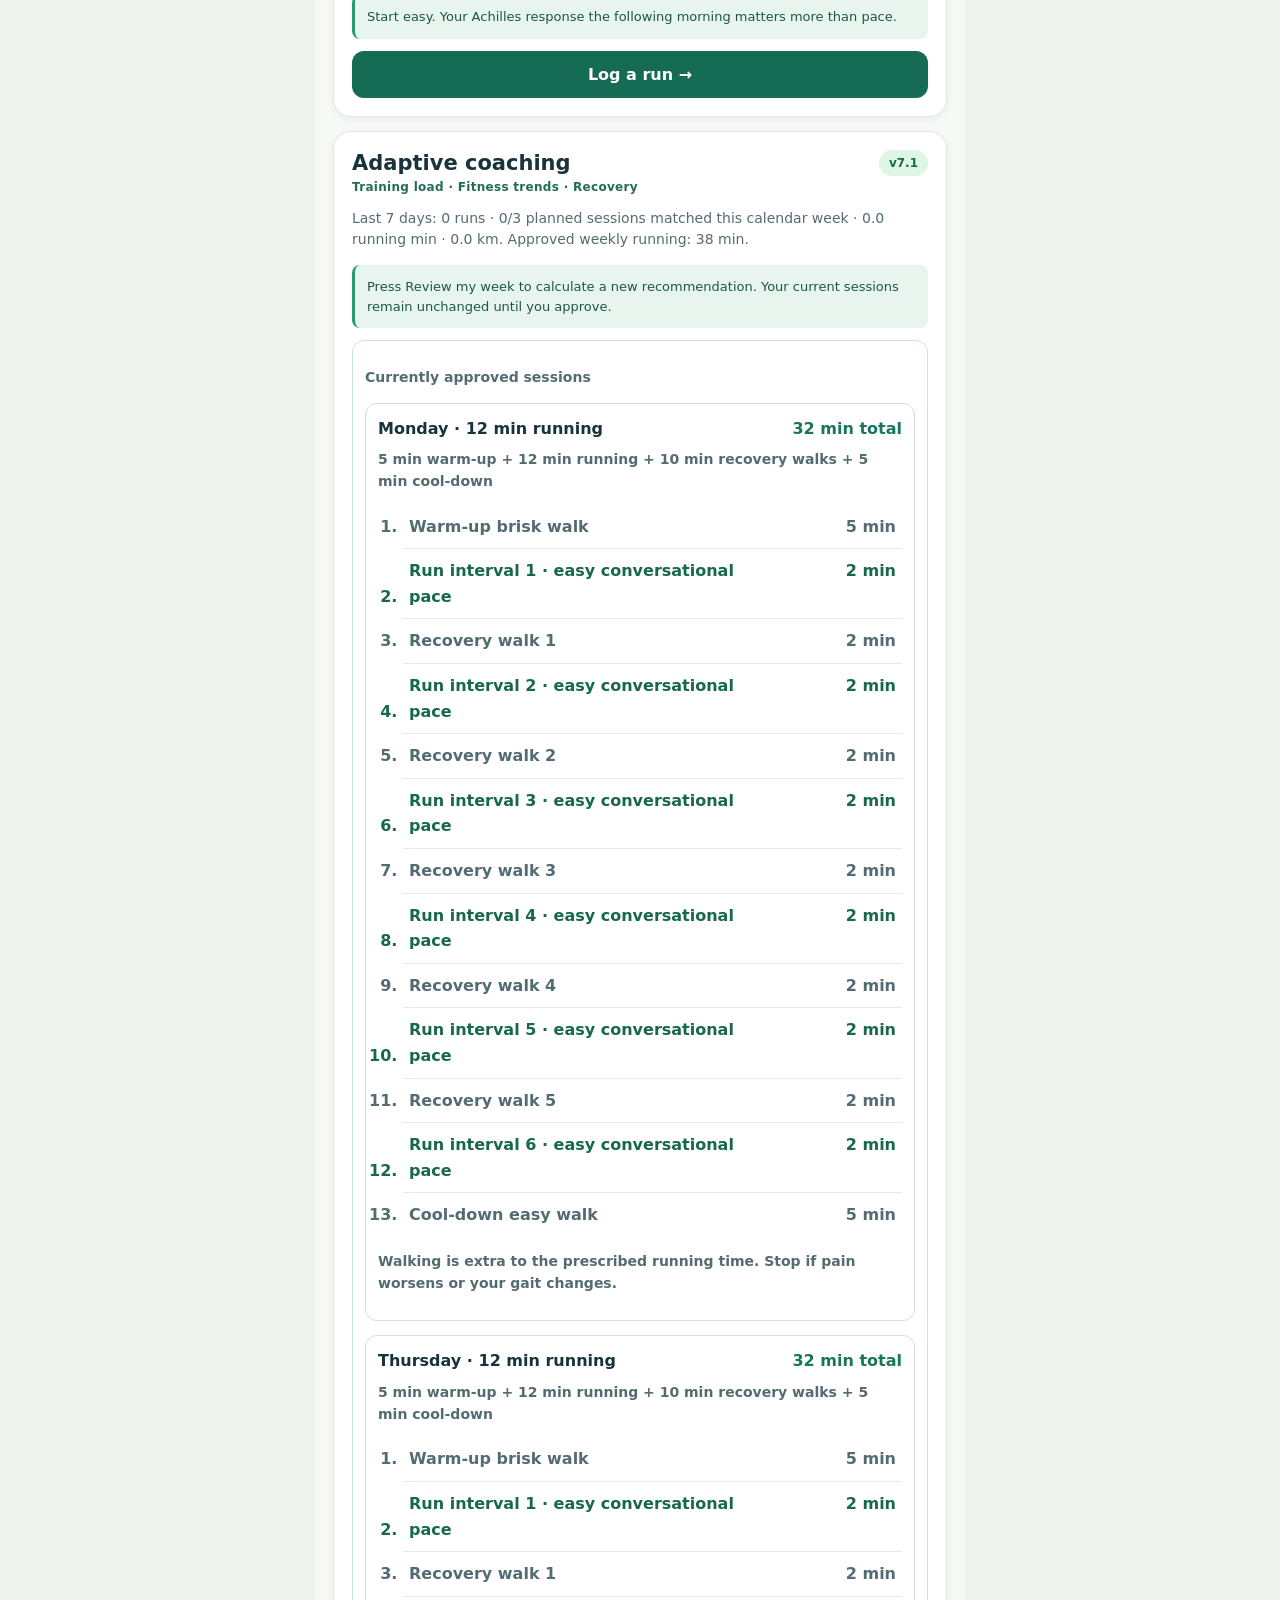
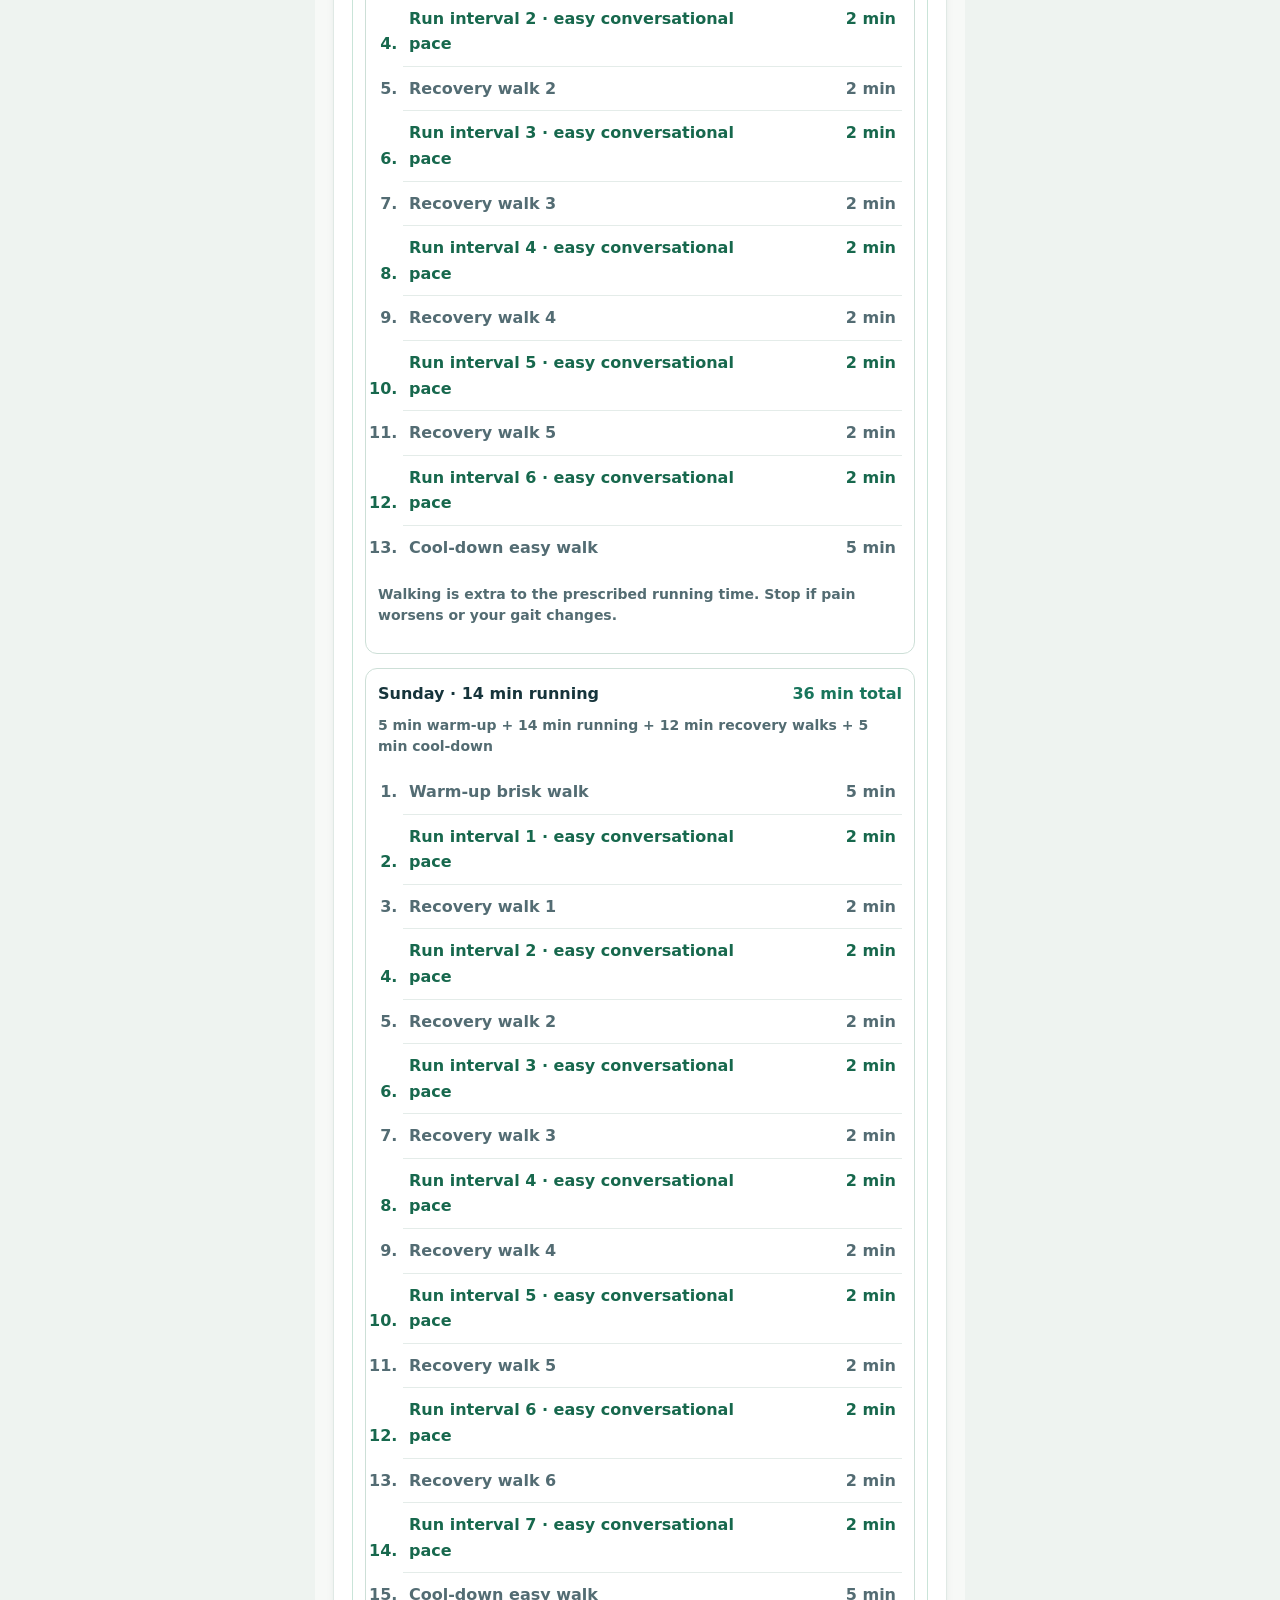
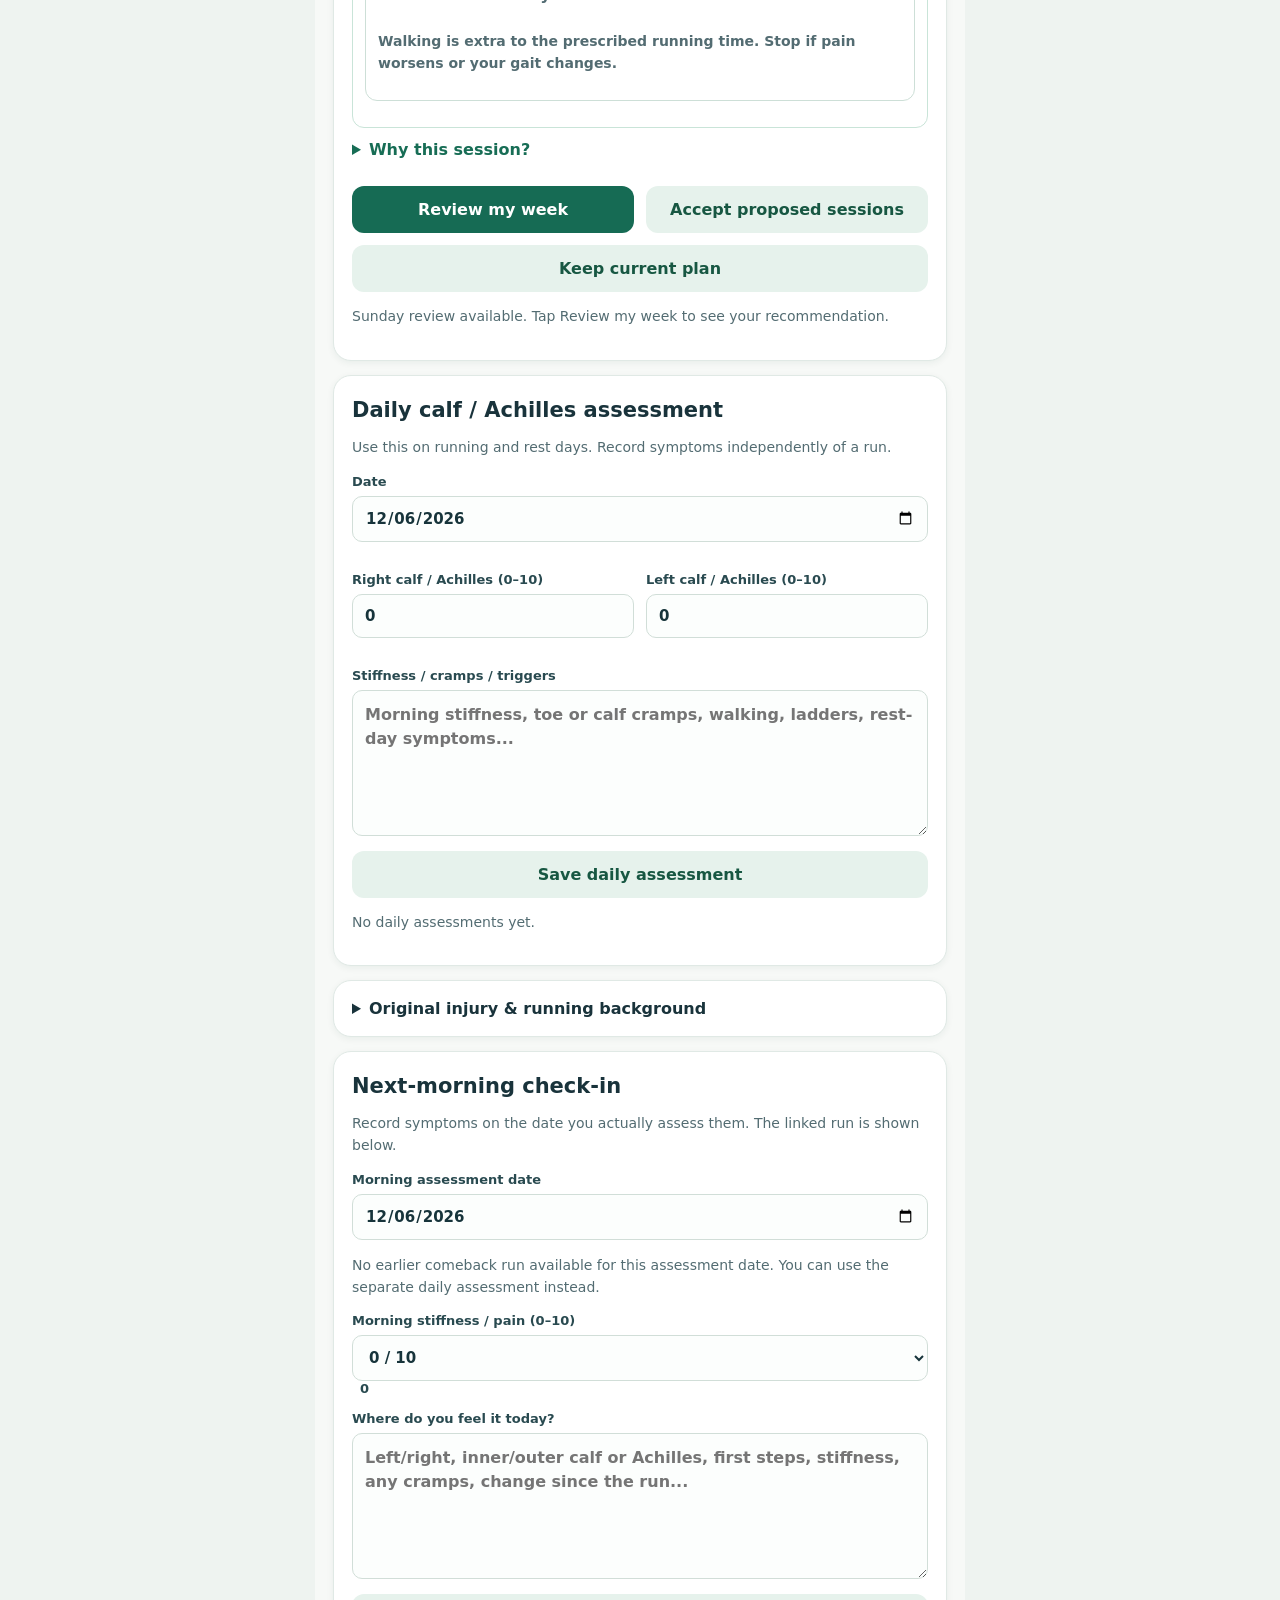
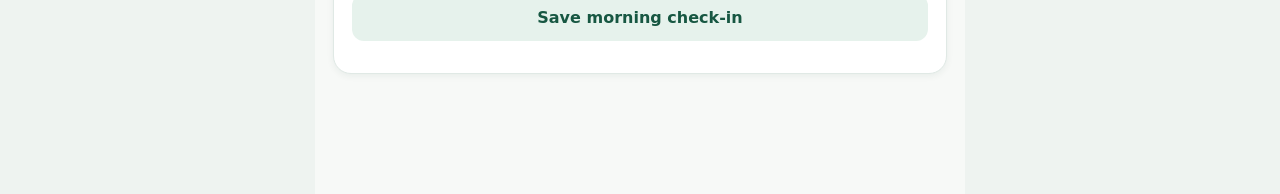
==== commit 438eb532: "Add files via upload" ====
--- a/index.html
+++ b/index.html
@@ -1,4 +1,4 @@
-<!doctype html><html lang="en"><head><meta charset="utf-8"><meta name="viewport" content="width=device-width,initial-scale=1,viewport-fit=cover"><meta name="theme-color" content="#102b35"><meta name="description" content="Your personal return-to-running coach"><link rel="manifest" href="manifest.webmanifest"><link rel="icon" href="icon-192.png"><title>Running Comeback</title><link rel="stylesheet" href="style.css?v=7.8.0"></head><body><div class="shell"><header><div class="eyebrow">PERSONAL RUNNING COACH</div><h1>Running <em>Comeback</em></h1><p>Build back stronger · 10K under 50 minutes</p><div class="app-version" id="homeAppVersion">Version 7.8.0</div></header><main><section id="home" class="page active"><div class="hero"><span class="eyebrow">YOUR NORTH STAR</span><div class="goal">49:59 <small>10K goal</small></div><div class="goalrow"><span>Recent 5K ~27:00</span><span>Target 5:00/km</span></div></div><div class="stats"><div class="tile"><span>Runs logged</span><strong id="runCount">0</strong></div><div class="tile"><span>Total distance</span><strong id="totalKm">0 km</strong></div><div class="tile"><span>Current week</span><strong id="weekNumber">1 / 12</strong></div></div><div class="panel"><div class="panelhead"><h2>Your next session</h2><span class="pill" id="nextDay">Monday</span></div><h3 id="nextTitle">Gentle return</h3><p id="nextDescription"></p><div id="nextSessionSteps"></div><div class="panel" id="plannedMatches"></div><div class="notice" id="advice">Start easy. Your Achilles response the following morning matters more than pace.</div><button class="primary" data-go="log">Log a run →</button></div><div class="panel" id="adaptiveHome"><div class="panelhead"><h2>Adaptive coaching</h2><span class="pill">v7.1</span></div><div class="engine-tag">Training load · Fitness trends · Recovery</div><p id="adaptiveSummary">Review your recent runs to get a personalised plan.</p><div id="adaptiveProposal" class="notice"></div><div id="enginePlan" class="engine-plan"></div><details class="engine-why"><summary>Why this session?</summary><div id="engineWhy"></div></details><div class="twocol"><button class="primary" id="reviewWeek" type="button">Review my week</button><button class="secondary" id="acceptPlan" type="button" disabled>Accept proposed sessions</button></div><button class="secondary" id="keepPlan" type="button">Keep current plan</button><p class="hint" id="adaptiveStatus" role="status"></p></div><div class="panel"><h2>Daily calf / Achilles assessment</h2><p class="muted">Use this on running and rest days. Record symptoms independently of a run.</p><form id="dailyForm"><label>Date<input id="dailyDate" type="date" required></label><div class="twocol"><label>Right calf / Achilles (0–10)<input id="dailyRight" type="number" min="0" max="10" step="1" value="0"></label><label>Left calf / Achilles (0–10)<input id="dailyLeft" type="number" min="0" max="10" step="1" value="0"></label></div><label>Stiffness / cramps / triggers<textarea id="dailyNotes" rows="5" placeholder="Morning stiffness, toe or calf cramps, walking, ladders, rest-day symptoms..."></textarea></label><button class="secondary" type="submit">Save daily assessment</button><p id="dailyStatus" class="hint"></p></form><div id="dailyHistory"></div></div><details class="panel"><summary><strong>Original injury &amp; running background</strong></summary><p>Right calf/Achilles tightened progressively during a recovery run on uneven grass after a short incline, the day after a hilly 10K. You walked back several kilometres as tightness increased. Following a week off, symptoms recurred around 2.5–3 km and later affected both calves/Achilles, with next-day symptoms. Running was subsequently stopped. Generally a forefoot runner. Toe and morning calf cramps affect both sides, often at night, and predate the injury by years.</p><p>Current intermittent lower inner right calf discomfort has been reported at 1/10; this is background history, not a diagnosis.</p></details><div class="panel"><h2>Next-morning check-in</h2><p>Record symptoms on the date you actually assess them. The linked run is shown below.</p><label>Morning assessment date<input id="morningDate" type="date" required></label><p class="hint" id="morningLinkedRun"></p><label>Morning stiffness / pain (0–10)<select id="morningPain" aria-label="morningPain score"><option value="0" selected>0 / 10</option><option value="1">1 / 10</option><option value="2">2 / 10</option><option value="3">3 / 10</option><option value="4">4 / 10</option><option value="5">5 / 10</option><option value="6">6 / 10</option><option value="7">7 / 10</option><option value="8">8 / 10</option><option value="9">9 / 10</option><option value="10">10 / 10</option></select><output id="morningPainValue">0</output></label><label>Where do you feel it today?<textarea id="morningNotes" rows="5" placeholder="Left/right, inner/outer calf or Achilles, first steps, stiffness, any cramps, change since the run..."></textarea></label><button id="saveMorning" class="secondary">Save morning check-in</button><p class="hint" id="morningStatus"></p></div></section><section id="plan" class="page"><h2>Your adaptive programme</h2><div class="notice" id="activePlanNote"></div><p class="muted">Maximum three runs: Monday, Thursday and Saturday/Sunday. Tuesday is an alternative, not an extra run. Suggested running minutes exclude walking and warm-up.</p><div id="livePlanRows"></div><details><summary>View original 12-week reference programme</summary><div id="planRows"></div></details></section><section id="strength" class="page">
+<!doctype html><html lang="en"><head><meta charset="utf-8"><meta name="viewport" content="width=device-width,initial-scale=1,viewport-fit=cover"><meta name="theme-color" content="#102b35"><meta name="description" content="Your personal return-to-running coach"><link rel="manifest" href="manifest.webmanifest"><link rel="icon" href="icon-192.png"><title>Running Comeback</title><link rel="stylesheet" href="style.css?v=7.9.0"></head><body><div class="shell"><header><div class="eyebrow">PERSONAL RUNNING COACH</div><h1>Running <em>Comeback</em></h1><p>Build back stronger · 10K under 50 minutes</p><div class="app-version" id="homeAppVersion">Version 7.9.0</div></header><main><section id="home" class="page active"><div class="hero"><span class="eyebrow">YOUR NORTH STAR</span><div class="goal">49:59 <small>10K goal</small></div><div class="goalrow"><span>Recent 5K ~27:00</span><span>Target 5:00/km</span></div></div><div class="stats"><div class="tile"><span>Runs logged</span><strong id="runCount">0</strong></div><div class="tile"><span>Total distance</span><strong id="totalKm">0 km</strong></div><div class="tile"><span>Current week</span><strong id="weekNumber">1 / 12</strong></div></div><div class="panel"><div class="panelhead"><h2>Your next session</h2><span class="pill" id="nextDay">Monday</span></div><h3 id="nextTitle">Gentle return</h3><p id="nextDescription"></p><div id="nextSessionSteps"></div><div class="panel" id="plannedMatches"></div><div class="notice" id="advice">Start easy. Your Achilles response the following morning matters more than pace.</div><button class="primary" data-go="log">Log a run →</button></div><div class="panel" id="adaptiveHome"><div class="panelhead"><h2>Adaptive coaching</h2><span class="pill">v7.1</span></div><div class="engine-tag">Training load · Fitness trends · Recovery</div><p id="adaptiveSummary">Review your recent runs to get a personalised plan.</p><div id="adaptiveProposal" class="notice"></div><div id="enginePlan" class="engine-plan"></div><details class="engine-why"><summary>Why this session?</summary><div id="engineWhy"></div></details><div class="twocol"><button class="primary" id="reviewWeek" type="button">Review my week</button><button class="secondary" id="acceptPlan" type="button" disabled>Accept proposed sessions</button></div><button class="secondary" id="keepPlan" type="button">Keep current plan</button><p class="hint" id="adaptiveStatus" role="status"></p></div><div class="panel"><h2>Daily calf / Achilles assessment</h2><p class="muted">Use this on running and rest days. Record symptoms independently of a run.</p><form id="dailyForm"><label>Date<input id="dailyDate" type="date" required></label><div class="twocol"><label>Right calf / Achilles (0–10)<input id="dailyRight" type="number" min="0" max="10" step="1" value="0"></label><label>Left calf / Achilles (0–10)<input id="dailyLeft" type="number" min="0" max="10" step="1" value="0"></label></div><label>Stiffness / cramps / triggers<textarea id="dailyNotes" rows="5" placeholder="Morning stiffness, toe or calf cramps, walking, ladders, rest-day symptoms..."></textarea></label><button class="secondary" type="submit">Save daily assessment</button><p id="dailyStatus" class="hint"></p></form><div id="dailyHistory"></div></div><details class="panel"><summary><strong>Original injury &amp; running background</strong></summary><p>Right calf/Achilles tightened progressively during a recovery run on uneven grass after a short incline, the day after a hilly 10K. You walked back several kilometres as tightness increased. Following a week off, symptoms recurred around 2.5–3 km and later affected both calves/Achilles, with next-day symptoms. Running was subsequently stopped. Generally a forefoot runner. Toe and morning calf cramps affect both sides, often at night, and predate the injury by years.</p><p>Current intermittent lower inner right calf discomfort has been reported at 1/10; this is background history, not a diagnosis.</p></details><div class="panel"><h2>Next-morning check-in</h2><p>Record symptoms on the date you actually assess them. The linked run is shown below.</p><label>Morning assessment date<input id="morningDate" type="date" required></label><p class="hint" id="morningLinkedRun"></p><label>Morning stiffness / pain (0–10)<select id="morningPain" aria-label="morningPain score"><option value="0" selected>0 / 10</option><option value="1">1 / 10</option><option value="2">2 / 10</option><option value="3">3 / 10</option><option value="4">4 / 10</option><option value="5">5 / 10</option><option value="6">6 / 10</option><option value="7">7 / 10</option><option value="8">8 / 10</option><option value="9">9 / 10</option><option value="10">10 / 10</option></select><output id="morningPainValue">0</output></label><label>Where do you feel it today?<textarea id="morningNotes" rows="5" placeholder="Left/right, inner/outer calf or Achilles, first steps, stiffness, any cramps, change since the run..."></textarea></label><button id="saveMorning" class="secondary">Save morning check-in</button><p class="hint" id="morningStatus"></p></div></section><section id="plan" class="page"><h2>Your adaptive programme</h2><div class="notice" id="activePlanNote"></div><p class="muted">Maximum three runs: Monday, Thursday and Saturday/Sunday. Tuesday is an alternative, not an extra run. Suggested running minutes exclude walking and warm-up.</p><div id="livePlanRows"></div><details><summary>View original 12-week reference programme</summary><div id="planRows"></div></details></section><section id="strength" class="page">
 <h2>Strength, stability & mobility</h2>
 <p class="muted">A separate, gentle routine to support your calves, Achilles and running stability. Start with comfortable, controlled movements. This is general exercise guidance, not an individual rehabilitation prescription.</p>
 <div class="panel"><div class="panelhead"><h3>Today's routine</h3><span class="pill">10–20 min</span></div>
@@ -13,4 +13,4 @@
 </div>
 <div class="panel"><h3>Exercise history</h3><div id="strengthHistory"></div></div>
 <div class="notice warn">Stop for sharp or worsening pain, sudden popping, swelling or difficulty walking. Seek prompt medical assessment for suspected tendon injury. Because your previous Achilles/calf problem was not assessed, a physiotherapist can tailor loading and progression.</div>
-</section><section id="log" class="page"><h2>Log your run</h2><p class="muted">Your feedback guides your next session.</p><form id="runForm" class="panel"><label>Run / immediate post-run check-in date<input id="runDate" type="date" required></label><p class="hint">This is the date of your run and the immediate feedback below.</p><label>Session<select id="session"><option>Monday</option><option>Thursday</option><option>Weekend</option><option>Tuesday alternative</option></select></label><div class="twocol"><label>Distance (km)<input id="distance" type="number" min="0" max="100" step="0.01" placeholder="e.g. 3.2" required></label><div class="time-field"><div class="time-title">Total activity time (hours : minutes : seconds)</div><div class="time-stepper" data-time-for="duration" role="group" aria-label="Activity duration"><div class="time-unit"><button type="button" data-step="hh" data-delta="1" aria-label="Increase hours">＋</button><input type="number" id="duration_hh" min="0" max="999" value="0" inputmode="numeric" aria-label="Hours"><button type="button" data-step="hh" data-delta="-1" aria-label="Decrease hours">−</button><small>Hours</small></div><b>:</b><div class="time-unit"><button type="button" data-step="mm" data-delta="1" aria-label="Increase minutes">＋</button><input type="number" id="duration_mm" min="0" max="59" value="0" inputmode="numeric" aria-label="Minutes"><button type="button" data-step="mm" data-delta="-1" aria-label="Decrease minutes">−</button><small>Minutes</small></div><b>:</b><div class="time-unit"><button type="button" data-step="ss" data-delta="1" aria-label="Increase seconds">＋</button><input type="number" id="duration_ss" min="0" max="59" value="0" inputmode="numeric" aria-label="Seconds"><button type="button" data-step="ss" data-delta="-1" aria-label="Decrease seconds">−</button><small>Seconds</small></div></div><input id="duration" type="hidden" value="00:00:00"><p class="time-preview">Total: <strong id="duration_preview">00:00:00</strong></p></div></div><label>Walking time (minutes, optional)<input id="walkingMinutes" type="number" min="0" max="600" step="0.1" value="0"></label><p class="hint">Running time is calculated automatically as total activity time minus walking time. Leave walking at 0 for a continuous run.</p><p class="time-preview">Calculated running time: <strong id="calculatedRunning">00:00:00</strong></p><label>Effort (1 easy – 10 maximum)<select id="effort" aria-label="effort score"><option value="1">1 / 10</option><option value="2">2 / 10</option><option value="3" selected>3 / 10</option><option value="4">4 / 10</option><option value="5">5 / 10</option><option value="6">6 / 10</option><option value="7">7 / 10</option><option value="8">8 / 10</option><option value="9">9 / 10</option><option value="10">10 / 10</option></select><output id="effortValue">3</output></label><label>Pain during/after run (0–10)<select id="pain" aria-label="pain score"><option value="0" selected>0 / 10</option><option value="1">1 / 10</option><option value="2">2 / 10</option><option value="3">3 / 10</option><option value="4">4 / 10</option><option value="5">5 / 10</option><option value="6">6 / 10</option><option value="7">7 / 10</option><option value="8">8 / 10</option><option value="9">9 / 10</option><option value="10">10 / 10</option></select><output id="painValue">0</output></label><label>Where did you feel it?<select id="location"><option value="none">No pain</option><option>Left Achilles</option><option>Right Achilles</option><option>Left calf</option><option>Right calf</option><option>Both calves</option><option>Both Achilles</option><option>Lower inner right calf</option><option>Lower inner left calf</option><option>Knee</option><option>Other</option></select></label><label>Exact location / immediate post-run feedback<textarea id="immediateNotes" rows="5" placeholder="Which side? Inner or outer calf/Achilles? During the run or immediately afterwards? Describe freely."></textarea></label><label>How did it feel?<select id="painType"><option>None</option><option>Stiffness</option><option>Dull ache</option><option>Sharp pain</option><option>Tightness</option></select></label><label>Other run notes<textarea id="notes" rows="5" placeholder="Breathing, energy, niggles, route, anything unusual..."></textarea></label><button class="primary" type="submit">Save run</button></form><div id="savedNotice" class="notice hidden"></div></section><section id="progress" class="page"><h2>Your progress</h2><div class="panel"><h3>Weight tracker</h3><p class="muted">Weigh yourself under similar conditions, ideally in the morning. Weekly measurements are enough.</p><div class="stats"><div class="tile"><span>Latest weight</span><strong id="latestWeight">—</strong></div><div class="tile"><span>Change</span><strong id="weightChange">—</strong></div><div class="tile"><span>Goal</span><strong id="weightGoalDisplay">—</strong></div></div><form id="weightForm"><div class="twocol"><label>Date<input id="weightDate" type="date" required></label><label>Weight (kg)<input id="weightKg" type="number" min="25" max="350" step="0.1" required placeholder="e.g. 82.5"></label></div><label>Measurement source<select id="weightSource"><option>Manual verified</option><option>Withings</option><option>Team RH</option><option>Other app</option></select></label><button class="primary" type="submit">Save weight</button></form><div id="weightMessage" class="hint" role="status"></div><h3>Weight history</h3><div id="weightChart" class="weightchart"></div><div id="weightHistory"></div></div><div class="stats"><div class="tile"><span>Longest run time</span><strong id="longest">0 min</strong></div><div class="tile"><span>Last pace</span><strong id="pace">—</strong></div></div><div class="panel"><h3>Distance per run</h3><div id="bars" class="bars"></div></div><div class="panel"><h3>Fitness & comeback dashboard</h3><p class="muted">Historical runs before May 2026 are shown separately from your return-to-running programme. Historical bests are from near-distance Strava activities and may not be official PBs. The most recent qualifying pre-injury 5K is displayed from history; the editable 27:00 benchmark remains available as a fallback and coaching reference. Current comeback 5K is shown only when a comparable run exists.</p><div class="stats"><div class="tile"><span>Historical 5K PB (fastest)</span><strong id="historic5k">—</strong></div><div class="tile"><span>Recent pre-injury 5K (latest)</span><strong id="recent5k">27:00</strong></div><div class="tile"><span>Comeback 5K</span><strong id="comeback5k">—</strong></div><div class="tile"><span>Historic 10K</span><strong id="historic10k">—</strong></div><div class="tile"><span>Comeback km</span><strong id="comebackKm">—</strong></div></div><div class="stats"><div class="tile"><span>Last 7 days</span><strong id="weekKm">—</strong></div><div class="tile"><span>Last 7 days runs</span><strong id="weekRuns">—</strong></div><div class="tile"><span>Longest comeback</span><strong id="comebackLongest">—</strong></div></div><h3>Weekly distance</h3><div id="weeklyBars" class="bars"></div><h3>Recent heart rate</h3><div id="heartRateTrend" class="trendlist"></div><h3>Calf / Achilles feedback</h3><div id="painTrend" class="trendlist"></div></div><div class="panel"><h3>Weekly coaching report</h3><p class="muted">A review of recent runs, recovery and weight. Recommendations are conservative and are not medical advice.</p><div id="weeklyReport"></div><p class="hint">To approve or hold the next plan, use Today → Adaptive coaching.</p><button class="secondary" id="copyWeeklyReport" type="button">Copy weekly report for ChatGPT</button><p class="hint" id="weeklyCopyStatus"></p></div><div class="panel"><h3>Training history</h3><label>Show runs<select id="historyFilter"><option value="comeback">Comeback (from programme start)</option><option value="all">All runs</option><option value="historical">Before May 2026</option></select></label><div id="history"></div></div></section><section id="settings" class="page"><h2>Settings & backup</h2><div class="panel"><h3>About Running Comeback</h3><p><strong>Version <span id="aboutAppVersion">7.8.0</span></strong></p><p class="muted">Released 12 October 2026</p><p class="muted">Tap any exercise picture to enlarge it, with instructions and a close control. Works offline.</p></div><div class="panel"><label>Programme start date<input id="startDate" type="date"></label><label>Optional target weight (kg)<input id="weightGoal" type="number" min="25" max="350" step="0.1" placeholder="Leave blank if not needed"></label><label>Recent pre-injury 5K benchmark (mm:ss)<input id="recent5kSetting" type="text" inputmode="numeric" pattern="[0-9]{1,2}:[0-5][0-9]" placeholder="27:00" maxlength="5"></label><p class="hint">Default 27:00. Your older 25:04 personal best is kept for historical reference only, not used for current training pace.</p><label>Weekend preference<select id="weekend"><option>Sunday</option><option>Saturday</option></select></label><button class="primary" id="saveSettings">Save settings</button></div><div class="panel"><h3>Live Strava synchronisation</h3><label><input id="autoSyncStrava" type="checkbox"> Sync automatically when opening the app (only if key is remembered)</label><p class="muted">Your Garmin runs arrive through Strava. Enter your private APP_ACCESS_KEY below. It is never included in the GitHub files or backups.</p><label>Private app access key<input id="stravaAccessKey" type="password" autocomplete="off" placeholder="Paste APP_ACCESS_KEY"></label><label><input id="rememberStravaKey" type="checkbox"> Remember key on this device (less secure on shared devices)</label><div class="twocol"><button class="primary" id="syncStrava" type="button">Sync Strava</button><button class="secondary" id="forgetStravaKey" type="button">Forget key</button></div><p class="hint" id="liveStravaStatus" role="status">Not synced yet.</p><p class="hint">Imported runs still need your effort, pain and next-morning check-in. Do not enter your SETUP_KEY here.</p></div><div class="panel"><h3>Import Strava runs</h3><p class="muted">Import a Strava activities.csv export or a JSON file containing Strava activity records. Only runs are added; existing diary entries and weight measurements are kept. Use this only as a fallback if live Strava sync is unavailable.</p><label>Strava activity file (.csv or .json)<input type="file" id="stravaFile" accept=".csv,.json,text/csv,application/json"></label><p class="hint" id="stravaStatus" role="status"></p><p class="hint">For Strava CSV: request your account data export on Strava's website, unzip it and select activities.csv. Strava export columns may vary. Back up your diary before importing.</p></div><div class="panel"><h3>Data & coaching</h3><div class="notice warn"><strong>Device data is not synchronised.</strong> Pain assessments, notes and weights are stored separately on each phone/computer. Strava sync only imports activities. Export a backup on the device with the latest entries before moving to another device. Importing a backup may replace local records, so export from the receiving device first. Automatic cross-device sync requires a secure online account/database and is not included in this release.</div><p>Your data stays on this device in browser storage. Export it regularly to avoid losing your history if browser data is cleared.</p><button class="secondary" id="exportData">Export backup (JSON)</button><label class="importLabel">Import backup<input type="file" id="importData" accept="application/json,.json"></label><button class="secondary" id="copyCoach">Copy coaching summary</button><p class="hint" id="copyStatus"></p></div><div class="panel"><h3>Important health note</h3><p>This app is a training log, not a medical diagnosis. With a previously unassessed calf/Achilles injury, consider a sports physiotherapy assessment before returning to running. Stop for sharp or increasing pain, limping or a sudden pop. Seek urgent assessment for a suspected tendon rupture.</p></div></section><div id="activityEditor" class="activity-modal hidden" role="dialog" aria-modal="true" aria-labelledby="editActivityTitle"><div class="activity-dialog panel"><div class="activity-dialog-heading"><h2 id="editActivityTitle">Edit activity</h2><button id="closeActivityEditor" class="tiny" type="button" aria-label="Close editor">✕</button></div><p class="muted" id="editRunSource"></p><form id="editActivityForm"><label>Date<input id="editRunDate" type="date" required></label><div class="twocol"><label>Distance (km)<input id="editRunDistance" type="number" min="0.01" max="100" step="0.01" required></label><div class="time-field"><div class="time-title">Total activity time (hours : minutes : seconds)</div><div class="time-stepper" data-time-for="editRunDuration" role="group" aria-label="Activity duration"><div class="time-unit"><button type="button" data-step="hh" data-delta="1" aria-label="Increase hours">＋</button><input type="number" id="editRunDuration_hh" min="0" max="999" value="0" inputmode="numeric" aria-label="Hours"><button type="button" data-step="hh" data-delta="-1" aria-label="Decrease hours">−</button><small>Hours</small></div><b>:</b><div class="time-unit"><button type="button" data-step="mm" data-delta="1" aria-label="Increase minutes">＋</button><input type="number" id="editRunDuration_mm" min="0" max="59" value="0" inputmode="numeric" aria-label="Minutes"><button type="button" data-step="mm" data-delta="-1" aria-label="Decrease minutes">−</button><small>Minutes</small></div><b>:</b><div class="time-unit"><button type="button" data-step="ss" data-delta="1" aria-label="Increase seconds">＋</button><input type="number" id="editRunDuration_ss" min="0" max="59" value="0" inputmode="numeric" aria-label="Seconds"><button type="button" data-step="ss" data-delta="-1" aria-label="Decrease seconds">−</button><small>Seconds</small></div></div><input id="editRunDuration" type="hidden" value="00:00:00"><p class="time-preview">Total: <strong id="editRunDuration_preview">00:00:00</strong></p></div></div><label>Walking time (minutes, optional)<input id="editRunWalking" type="number" min="0" max="600" step="0.1" value="0"></label><p class="hint">Running time = total time − walking time. Leave walking at 0 for continuous running.</p><p class="time-preview">Calculated running time: <strong id="editCalculatedRunning">00:00:00</strong></p><div class="twocol"><label>Effort (1–10; blank if unknown)<input id="editRunEffort" type="number" min="1" max="10" step="1"></label><label>Pain (0–10; blank if unknown)<input id="editRunPain" type="number" min="0" max="10" step="1"></label></div><label>Next-morning pain / stiffness (0–10; blank if not checked)<input id="editRunMorning" type="number" min="0" max="10" step="1"></label><label>Where did you feel it?<textarea id="editRunLocation" rows="4" maxlength="500"></textarea></label><label>Immediate post-run feedback<textarea id="editRunImmediate" rows="5" maxlength="2000"></textarea></label><label>Next-day feedback<textarea id="editRunMorningNotes" rows="5" maxlength="2000"></textarea></label><label>Type of pain<select id="editRunPainType"><option>None</option><option>Stiffness</option><option>Dull ache</option><option>Sharp pain</option><option>Tightness</option><option>Not recorded</option></select></label><label>Activity name / notes<textarea id="editRunNotes" rows="5" maxlength="2000"></textarea></label><div class="twocol"><button class="primary" type="submit">Save changes</button><button class="secondary" id="cancelActivityEditor" type="button">Cancel</button></div></form></div></div><div id="matchActivityModal" class="activity-modal hidden" role="dialog" aria-modal="true" aria-label="Match activity to planned run"><div class="activity-dialog panel"><h2>Match to planned run</h2><p id="matchActivityDescription"></p><div id="matchActivityChoices"></div><div class="twocol"><button type="button" class="primary" id="confirmMatchActivity">Save match</button><button type="button" class="secondary" id="cancelMatchActivity">Cancel</button></div></div></div><div id="strengthZoomModal" class="strength-zoom-modal hidden" role="dialog" aria-modal="true" aria-labelledby="strengthZoomTitle"><div class="strength-zoom-dialog"><button type="button" id="closeStrengthZoom" class="strength-zoom-close" aria-label="Close enlarged exercise picture">✕ Close</button><h2 id="strengthZoomTitle"></h2><img id="strengthZoomImage" alt="" src="exercise-seated-calf.webp"><p id="strengthZoomDose" class="strength-zoom-dose"></p><p id="strengthZoomInstructions"></p><p id="strengthZoomTip" class="muted"></p></div></div></main><nav><button data-go="home" class="selected">⌂<span>Today</span></button><button data-go="plan">▦<span>Plan</span></button><button data-go="strength">♧<span>Strength</span></button><button data-go="log">＋<span>Log</span></button><button data-go="progress">▥<span>Progress</span></button><button data-go="settings">⚙<span>More</span></button></nav></div><script src="app.js?v=7.8.0"></script></body></html>
+</section><section id="log" class="page"><h2>Log your run</h2><p class="muted">Your feedback guides your next session.</p><form id="runForm" class="panel"><label>Run / immediate post-run check-in date<input id="runDate" type="date" required></label><p class="hint">This is the date of your run and the immediate feedback below.</p><label>Session<select id="session"><option>Monday</option><option>Thursday</option><option>Weekend</option><option>Tuesday alternative</option></select></label><div class="twocol"><label>Distance (km)<input id="distance" type="number" min="0" max="100" step="0.01" placeholder="e.g. 3.2" required></label><div class="time-field"><div class="time-title">Total activity time (hours : minutes : seconds)</div><div class="time-stepper" data-time-for="duration" role="group" aria-label="Activity duration"><div class="time-unit"><button type="button" data-step="hh" data-delta="1" aria-label="Increase hours">＋</button><input type="number" id="duration_hh" min="0" max="999" value="0" inputmode="numeric" aria-label="Hours"><button type="button" data-step="hh" data-delta="-1" aria-label="Decrease hours">−</button><small>Hours</small></div><b>:</b><div class="time-unit"><button type="button" data-step="mm" data-delta="1" aria-label="Increase minutes">＋</button><input type="number" id="duration_mm" min="0" max="59" value="0" inputmode="numeric" aria-label="Minutes"><button type="button" data-step="mm" data-delta="-1" aria-label="Decrease minutes">−</button><small>Minutes</small></div><b>:</b><div class="time-unit"><button type="button" data-step="ss" data-delta="1" aria-label="Increase seconds">＋</button><input type="number" id="duration_ss" min="0" max="59" value="0" inputmode="numeric" aria-label="Seconds"><button type="button" data-step="ss" data-delta="-1" aria-label="Decrease seconds">−</button><small>Seconds</small></div></div><input id="duration" type="hidden" value="00:00:00"><p class="time-preview">Total: <strong id="duration_preview">00:00:00</strong></p></div></div><label>Walking time (minutes, optional)<input id="walkingMinutes" type="number" min="0" max="600" step="0.1" value="0"></label><p class="hint">Running time is calculated automatically as total activity time minus walking time. Leave walking at 0 for a continuous run.</p><p class="time-preview">Calculated running time: <strong id="calculatedRunning">00:00:00</strong></p><label>Effort (1 easy – 10 maximum)<select id="effort" aria-label="effort score"><option value="1">1 / 10</option><option value="2">2 / 10</option><option value="3" selected>3 / 10</option><option value="4">4 / 10</option><option value="5">5 / 10</option><option value="6">6 / 10</option><option value="7">7 / 10</option><option value="8">8 / 10</option><option value="9">9 / 10</option><option value="10">10 / 10</option></select><output id="effortValue">3</output></label><label>Pain during/after run (0–10)<select id="pain" aria-label="pain score"><option value="0" selected>0 / 10</option><option value="1">1 / 10</option><option value="2">2 / 10</option><option value="3">3 / 10</option><option value="4">4 / 10</option><option value="5">5 / 10</option><option value="6">6 / 10</option><option value="7">7 / 10</option><option value="8">8 / 10</option><option value="9">9 / 10</option><option value="10">10 / 10</option></select><output id="painValue">0</output></label><label>Where did you feel it?<select id="location"><option value="none">No pain</option><option>Left Achilles</option><option>Right Achilles</option><option>Left calf</option><option>Right calf</option><option>Both calves</option><option>Both Achilles</option><option>Lower inner right calf</option><option>Lower inner left calf</option><option>Knee</option><option>Other</option></select></label><label>Exact location / immediate post-run feedback<textarea id="immediateNotes" rows="5" placeholder="Which side? Inner or outer calf/Achilles? During the run or immediately afterwards? Describe freely."></textarea></label><label>How did it feel?<select id="painType"><option>None</option><option>Stiffness</option><option>Dull ache</option><option>Sharp pain</option><option>Tightness</option></select></label><label>Other run notes<textarea id="notes" rows="5" placeholder="Breathing, energy, niggles, route, anything unusual..."></textarea></label><button class="primary" type="submit">Save run</button></form><div id="savedNotice" class="notice hidden"></div></section><section id="progress" class="page"><h2>Your progress</h2><div class="panel"><h3>Weight tracker</h3><p class="muted">Weigh yourself under similar conditions, ideally in the morning. Weekly measurements are enough.</p><div class="stats"><div class="tile"><span>Latest weight</span><strong id="latestWeight">—</strong></div><div class="tile"><span>Change</span><strong id="weightChange">—</strong></div><div class="tile"><span>Goal</span><strong id="weightGoalDisplay">—</strong></div></div><form id="weightForm"><div class="twocol"><label>Date<input id="weightDate" type="date" required></label><label>Weight (kg)<input id="weightKg" type="number" min="25" max="350" step="0.1" required placeholder="e.g. 82.5"></label></div><label>Measurement source<select id="weightSource"><option>Manual verified</option><option>Withings</option><option>Team RH</option><option>Other app</option></select></label><button class="primary" type="submit">Save weight</button></form><div id="weightMessage" class="hint" role="status"></div><h3>Weight history</h3><div id="weightChart" class="weightchart"></div><div id="weightHistory"></div></div><div class="stats"><div class="tile"><span>Longest run time</span><strong id="longest">0 min</strong></div><div class="tile"><span>Last pace</span><strong id="pace">—</strong></div></div><div class="panel"><h3>Distance per run</h3><div id="bars" class="bars"></div></div><div class="panel"><h3>Fitness & comeback dashboard</h3><p class="muted">Historical runs before May 2026 are shown separately from your return-to-running programme. Historical bests are from near-distance Strava activities and may not be official PBs. The most recent qualifying pre-injury 5K is displayed from history; the editable 27:00 benchmark remains available as a fallback and coaching reference. Current comeback 5K is shown only when a comparable run exists.</p><div class="stats"><div class="tile"><span>Historical 5K PB (fastest)</span><strong id="historic5k">—</strong></div><div class="tile"><span>Recent pre-injury 5K (latest)</span><strong id="recent5k">27:00</strong></div><div class="tile"><span>Comeback 5K</span><strong id="comeback5k">—</strong></div><div class="tile"><span>Historic 10K</span><strong id="historic10k">—</strong></div><div class="tile"><span>Comeback km</span><strong id="comebackKm">—</strong></div></div><div class="stats"><div class="tile"><span>Last 7 days</span><strong id="weekKm">—</strong></div><div class="tile"><span>Last 7 days runs</span><strong id="weekRuns">—</strong></div><div class="tile"><span>Longest comeback</span><strong id="comebackLongest">—</strong></div></div><h3>Weekly distance</h3><div id="weeklyBars" class="bars"></div><h3>Recent heart rate</h3><div id="heartRateTrend" class="trendlist"></div><h3>Calf / Achilles feedback</h3><div id="painTrend" class="trendlist"></div></div><div class="panel"><h3>Weekly coaching report</h3><p class="muted">A review of recent runs, recovery and weight. Recommendations are conservative and are not medical advice.</p><div id="weeklyReport"></div><p class="hint">To approve or hold the next plan, use Today → Adaptive coaching.</p><button class="secondary" id="copyWeeklyReport" type="button">Copy weekly report for ChatGPT</button><p class="hint" id="weeklyCopyStatus"></p></div><div class="panel"><h3>Training history</h3><label>Show runs<select id="historyFilter"><option value="comeback">Comeback (from programme start)</option><option value="all">All runs</option><option value="historical">Before May 2026</option></select></label><div id="history"></div></div></section><section id="nutrition" class="page"><h2>Nutrition & meal planner</h2><p class="muted">14-day rotating vegan meal plan · UK metric ingredients · your ratings control recipe swaps. Nutritional values are estimates until you log your own product labels.</p><div class="panel"><div class="panelhead"><h3>Daily targets</h3><span class="pill">Editable</span></div><div class="twocol"><label>Calories maximum (kcal)<input id="nutCalories" type="number" min="500" max="6000" step="25"></label><label>Protein minimum (g)<input id="nutProtein" type="number" min="0" max="350" step="5"></label><label>Carbohydrate maximum (g)<input id="nutCarbs" type="number" min="0" max="600" step="5"></label><label>Fat maximum (g)<input id="nutFat" type="number" min="0" max="250" step="5"></label></div><button class="secondary" type="button" id="nutSaveTargets">Save targets</button><p class="hint">Enter your actual Team RH targets. No calorie target is inferred from your BMR. Protein is a minimum; the other three are maximums.</p></div><div class="panel"><h3>Today's food diary</h3><label>Date<input id="nutLogDate" type="date"></label><div id="nutDailySummary" class="stats"></div><label>Food / meal name<input id="nutFoodName" placeholder="e.g. chickpea jalapeño sandwich"></label><div class="twocol"><label>Calories (kcal)<input id="nutFoodKcal" type="number" min="0" step="1"></label><label>Protein (g)<input id="nutFoodProtein" type="number" min="0" step="0.1"></label><label>Carbohydrates (g)<input id="nutFoodCarbs" type="number" min="0" step="0.1"></label><label>Fat (g)<input id="nutFoodFat" type="number" min="0" step="0.1"></label></div><button id="nutAddFood" class="primary" type="button">Add food to diary</button><div id="nutFoodHistory"></div><p class="hint">Enter figures from packaging or Team RH. This diary is independent of Team RH and does not sync automatically.</p></div><div class="panel"><div class="panelhead"><h3>14-day meal rotation</h3><span class="pill">Vegan</span></div><label>Plan day<select id="nutPlanDay"></select></label><div id="nutDayPlan"></div><p class="hint">Ratings are 1–5 stars. Low-rated recipes can be swapped only after you approve the proposed replacement.</p></div><div class="panel"><h3>Weekly new recipe & swaps</h3><div id="nutSwapProposal"></div><button id="nutSuggestSwap" class="secondary" type="button">Suggest a swap for a low-rated meal</button><div id="nutArchive"></div></div><div class="panel"><h3>Shopping list</h3><label>Shopping week<select id="nutShoppingWeek"><option value="0">Days 1–7</option><option value="1">Days 8–14</option></select></label><div id="nutShoppingList"></div><button id="nutCopyShopping" class="secondary" type="button">Copy shopping list</button><p class="hint">Ingredient amounts are recipe quantities per serving. Adjust for household size and check cupboards before shopping.</p></div><div class="panel"><h3>Nutrition & supplement notes</h3><p>Choose fortified unsweetened soya milk for more breakfast protein. Monitor reliable B12, iodine, calcium and omega-3 sources in a vegan diet. Lentils and chickpeas provide protein but also carbohydrates; tofu, seitan and dried soya mince can help on high-protein days.</p><div class="notice warn">Vitamin D was 157 nmol/L on 22 June 2026. Current supplements may provide approximately 3,200 IU vitamin D daily. Discuss vitamin D and Zapply (which contains ashwagandha) with your GP/pharmacist alongside levothyroxine. Do not change prescribed medication based on this app.</div></div></section><section id="settings" class="page"><h2>Settings & backup</h2><div class="panel"><h3>About Running Comeback</h3><p><strong>Version <span id="aboutAppVersion">7.9.0</span></strong></p><p class="muted">Released 13 October 2026</p><p class="muted">Tap any exercise picture to enlarge it, with instructions and a close control. Works offline.</p></div><div class="panel"><label>Programme start date<input id="startDate" type="date"></label><label>Optional target weight (kg)<input id="weightGoal" type="number" min="25" max="350" step="0.1" placeholder="Leave blank if not needed"></label><label>Recent pre-injury 5K benchmark (mm:ss)<input id="recent5kSetting" type="text" inputmode="numeric" pattern="[0-9]{1,2}:[0-5][0-9]" placeholder="27:00" maxlength="5"></label><p class="hint">Default 27:00. Your older 25:04 personal best is kept for historical reference only, not used for current training pace.</p><label>Weekend preference<select id="weekend"><option>Sunday</option><option>Saturday</option></select></label><button class="primary" id="saveSettings">Save settings</button></div><div class="panel"><h3>Live Strava synchronisation</h3><label><input id="autoSyncStrava" type="checkbox"> Sync automatically when opening the app (only if key is remembered)</label><p class="muted">Your Garmin runs arrive through Strava. Enter your private APP_ACCESS_KEY below. It is never included in the GitHub files or backups.</p><label>Private app access key<input id="stravaAccessKey" type="password" autocomplete="off" placeholder="Paste APP_ACCESS_KEY"></label><label><input id="rememberStravaKey" type="checkbox"> Remember key on this device (less secure on shared devices)</label><div class="twocol"><button class="primary" id="syncStrava" type="button">Sync Strava</button><button class="secondary" id="forgetStravaKey" type="button">Forget key</button></div><p class="hint" id="liveStravaStatus" role="status">Not synced yet.</p><p class="hint">Imported runs still need your effort, pain and next-morning check-in. Do not enter your SETUP_KEY here.</p></div><div class="panel"><h3>Import Strava runs</h3><p class="muted">Import a Strava activities.csv export or a JSON file containing Strava activity records. Only runs are added; existing diary entries and weight measurements are kept. Use this only as a fallback if live Strava sync is unavailable.</p><label>Strava activity file (.csv or .json)<input type="file" id="stravaFile" accept=".csv,.json,text/csv,application/json"></label><p class="hint" id="stravaStatus" role="status"></p><p class="hint">For Strava CSV: request your account data export on Strava's website, unzip it and select activities.csv. Strava export columns may vary. Back up your diary before importing.</p></div><div class="panel"><h3>Data & coaching</h3><div class="notice warn"><strong>Device data is not synchronised.</strong> Pain assessments, notes and weights are stored separately on each phone/computer. Strava sync only imports activities. Export a backup on the device with the latest entries before moving to another device. Importing a backup may replace local records, so export from the receiving device first. Automatic cross-device sync requires a secure online account/database and is not included in this release.</div><p>Your data stays on this device in browser storage. Export it regularly to avoid losing your history if browser data is cleared.</p><button class="secondary" id="exportData">Export backup (JSON)</button><label class="importLabel">Import backup<input type="file" id="importData" accept="application/json,.json"></label><button class="secondary" id="copyCoach">Copy coaching summary</button><p class="hint" id="copyStatus"></p></div><div class="panel"><h3>Important health note</h3><p>This app is a training log, not a medical diagnosis. With a previously unassessed calf/Achilles injury, consider a sports physiotherapy assessment before returning to running. Stop for sharp or increasing pain, limping or a sudden pop. Seek urgent assessment for a suspected tendon rupture.</p></div></section><div id="activityEditor" class="activity-modal hidden" role="dialog" aria-modal="true" aria-labelledby="editActivityTitle"><div class="activity-dialog panel"><div class="activity-dialog-heading"><h2 id="editActivityTitle">Edit activity</h2><button id="closeActivityEditor" class="tiny" type="button" aria-label="Close editor">✕</button></div><p class="muted" id="editRunSource"></p><form id="editActivityForm"><label>Date<input id="editRunDate" type="date" required></label><div class="twocol"><label>Distance (km)<input id="editRunDistance" type="number" min="0.01" max="100" step="0.01" required></label><div class="time-field"><div class="time-title">Total activity time (hours : minutes : seconds)</div><div class="time-stepper" data-time-for="editRunDuration" role="group" aria-label="Activity duration"><div class="time-unit"><button type="button" data-step="hh" data-delta="1" aria-label="Increase hours">＋</button><input type="number" id="editRunDuration_hh" min="0" max="999" value="0" inputmode="numeric" aria-label="Hours"><button type="button" data-step="hh" data-delta="-1" aria-label="Decrease hours">−</button><small>Hours</small></div><b>:</b><div class="time-unit"><button type="button" data-step="mm" data-delta="1" aria-label="Increase minutes">＋</button><input type="number" id="editRunDuration_mm" min="0" max="59" value="0" inputmode="numeric" aria-label="Minutes"><button type="button" data-step="mm" data-delta="-1" aria-label="Decrease minutes">−</button><small>Minutes</small></div><b>:</b><div class="time-unit"><button type="button" data-step="ss" data-delta="1" aria-label="Increase seconds">＋</button><input type="number" id="editRunDuration_ss" min="0" max="59" value="0" inputmode="numeric" aria-label="Seconds"><button type="button" data-step="ss" data-delta="-1" aria-label="Decrease seconds">−</button><small>Seconds</small></div></div><input id="editRunDuration" type="hidden" value="00:00:00"><p class="time-preview">Total: <strong id="editRunDuration_preview">00:00:00</strong></p></div></div><label>Walking time (minutes, optional)<input id="editRunWalking" type="number" min="0" max="600" step="0.1" value="0"></label><p class="hint">Running time = total time − walking time. Leave walking at 0 for continuous running.</p><p class="time-preview">Calculated running time: <strong id="editCalculatedRunning">00:00:00</strong></p><div class="twocol"><label>Effort (1–10; blank if unknown)<input id="editRunEffort" type="number" min="1" max="10" step="1"></label><label>Pain (0–10; blank if unknown)<input id="editRunPain" type="number" min="0" max="10" step="1"></label></div><label>Next-morning pain / stiffness (0–10; blank if not checked)<input id="editRunMorning" type="number" min="0" max="10" step="1"></label><label>Where did you feel it?<textarea id="editRunLocation" rows="4" maxlength="500"></textarea></label><label>Immediate post-run feedback<textarea id="editRunImmediate" rows="5" maxlength="2000"></textarea></label><label>Next-day feedback<textarea id="editRunMorningNotes" rows="5" maxlength="2000"></textarea></label><label>Type of pain<select id="editRunPainType"><option>None</option><option>Stiffness</option><option>Dull ache</option><option>Sharp pain</option><option>Tightness</option><option>Not recorded</option></select></label><label>Activity name / notes<textarea id="editRunNotes" rows="5" maxlength="2000"></textarea></label><div class="twocol"><button class="primary" type="submit">Save changes</button><button class="secondary" id="cancelActivityEditor" type="button">Cancel</button></div></form></div></div><div id="matchActivityModal" class="activity-modal hidden" role="dialog" aria-modal="true" aria-label="Match activity to planned run"><div class="activity-dialog panel"><h2>Match to planned run</h2><p id="matchActivityDescription"></p><div id="matchActivityChoices"></div><div class="twocol"><button type="button" class="primary" id="confirmMatchActivity">Save match</button><button type="button" class="secondary" id="cancelMatchActivity">Cancel</button></div></div></div><div id="strengthZoomModal" class="strength-zoom-modal hidden" role="dialog" aria-modal="true" aria-labelledby="strengthZoomTitle"><div class="strength-zoom-dialog"><button type="button" id="closeStrengthZoom" class="strength-zoom-close" aria-label="Close enlarged exercise picture">✕ Close</button><h2 id="strengthZoomTitle"></h2><img id="strengthZoomImage" alt="" src="exercise-seated-calf.webp"><p id="strengthZoomDose" class="strength-zoom-dose"></p><p id="strengthZoomInstructions"></p><p id="strengthZoomTip" class="muted"></p></div></div></main><nav><button data-go="home" class="selected">⌂<span>Today</span></button><button data-go="plan">▦<span>Plan</span></button><button data-go="strength">♧<span>Strength</span></button><button data-go="log">＋<span>Log</span></button><button data-go="progress">▥<span>Progress</span></button><button data-go="nutrition">🥗<span>Nutrition</span></button><button data-go="settings">⚙<span>More</span></button></nav></div><script src="app.js?v=7.9.0"></script><script src="nutrition.js?v=7.9.0"></script></body></html>
--- a/style.css
+++ b/style.css
@@ -72,3 +72,6 @@
 /* v7.6: readable multi-line feedback on mobile */
 #immediateNotes,#morningNotes,#dailyNotes,#editRunLocation,#editRunImmediate,#editRunMorningNotes,#editRunNotes,#notes,#strengthNotes{display:block;box-sizing:border-box;width:100%;min-height:140px;line-height:1.5;font-size:16px;padding:12px;white-space:pre-wrap;overflow-wrap:anywhere;resize:vertical;}
 #dailyHistory .historyitem{white-space:normal;overflow-wrap:anywhere;line-height:1.5;}
+
+/* v7.9 Nutrition */
+nav{grid-template-columns:repeat(7,minmax(0,1fr))}nav button{font-size:19px}nav button span{font-size:8px}#nutrition .nut-recipe{border:1px solid #dce8e2;border-radius:12px;padding:13px;margin:10px 0;background:#f9fcfa}#nutrition .nut-recipe h4{margin:0 0 6px}#nutrition .nut-recipe p{margin:6px 0}#nutrition .nut-rating{display:flex;gap:3px;flex-wrap:wrap;margin-top:8px}#nutrition .nut-rating button{border:1px solid #c7d9cf;border-radius:8px;background:#fff;padding:7px 9px;color:#176b54}#nutrition .nut-rating button.active{background:#d4f3df}#nutrition .nut-summary{display:grid;grid-template-columns:repeat(2,1fr);gap:8px}#nutrition .nut-summary .tile strong{font-size:16px}#nutrition .nut-shop-row{padding:6px 0;border-bottom:1px solid #edf2ef;font-size:13px}#nutrition .nut-actions{display:flex;gap:8px}#nutrition .nut-actions button{flex:1}#nutrition .nut-day{font-weight:700;color:#175742}#nutrition .nut-ingredients{font-size:12px;color:#516c6b}#nutrition .nut-status{font-size:12px;color:#5b7671}
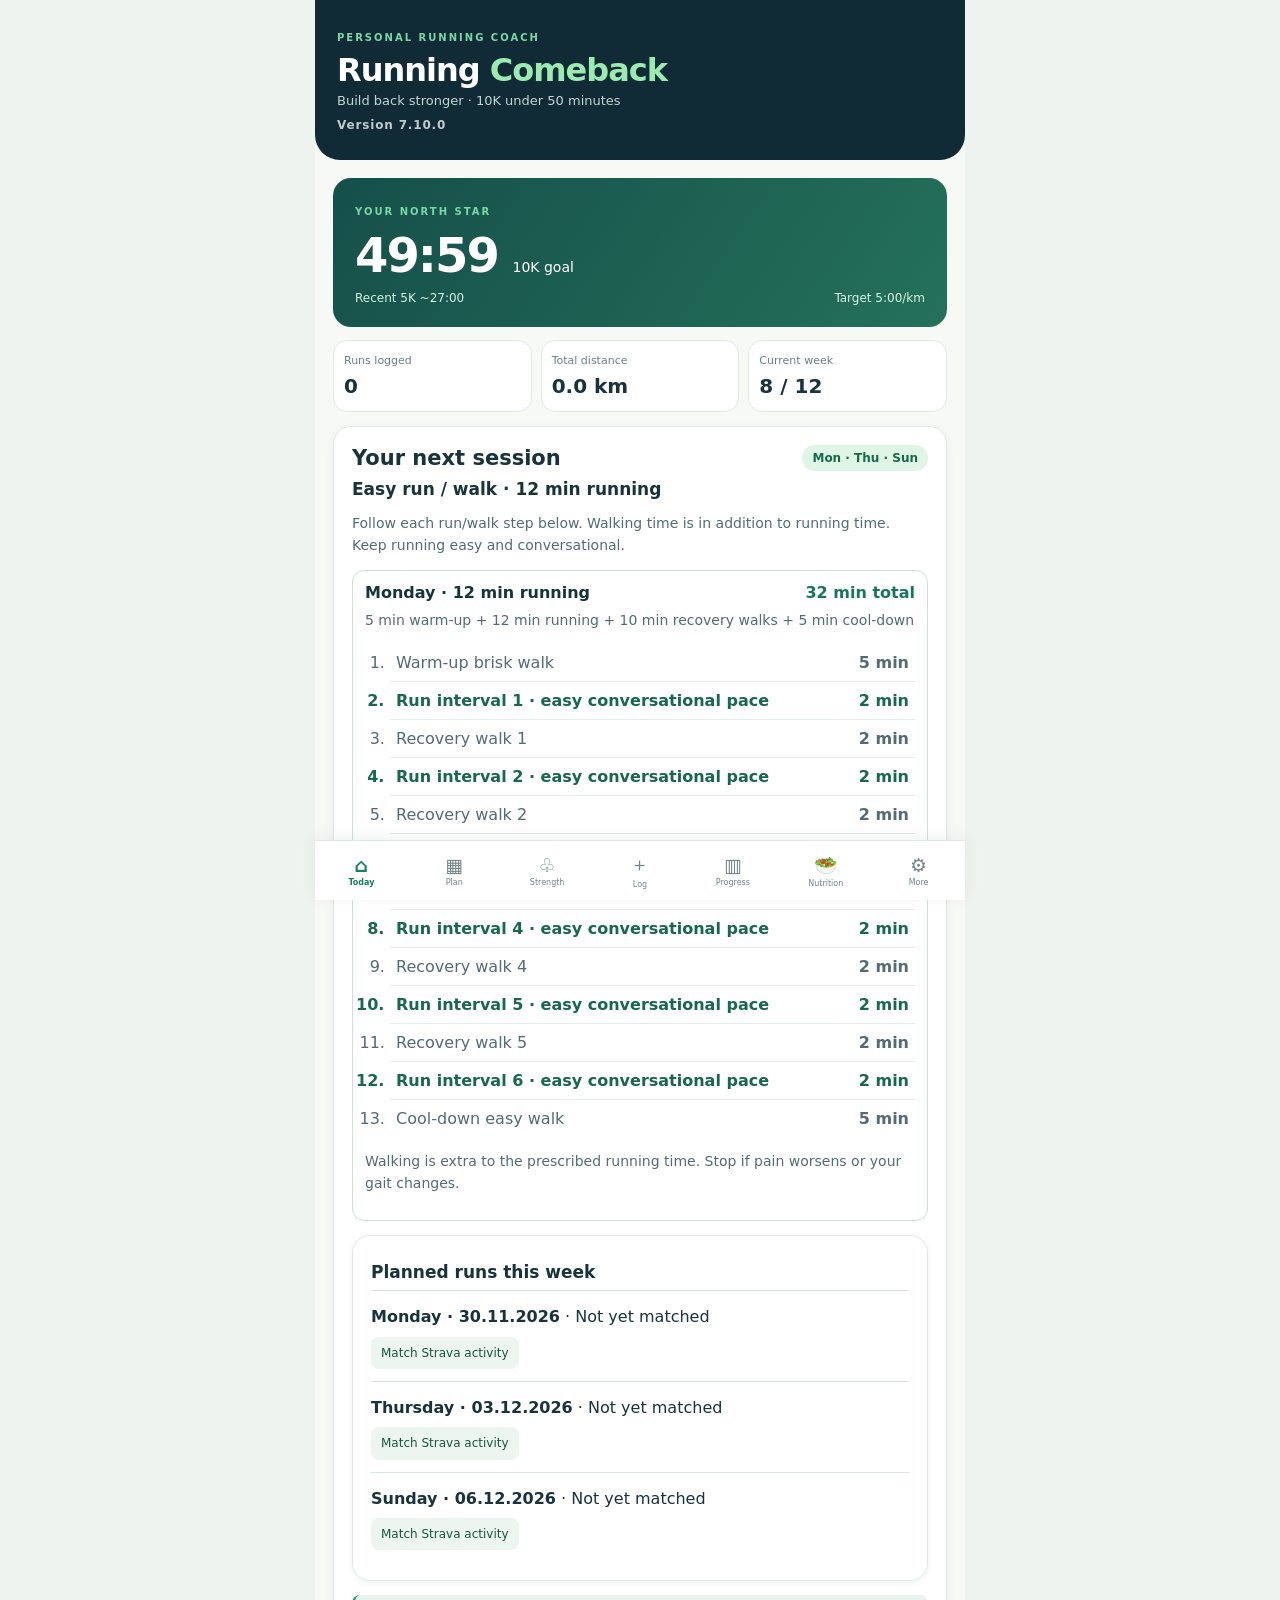
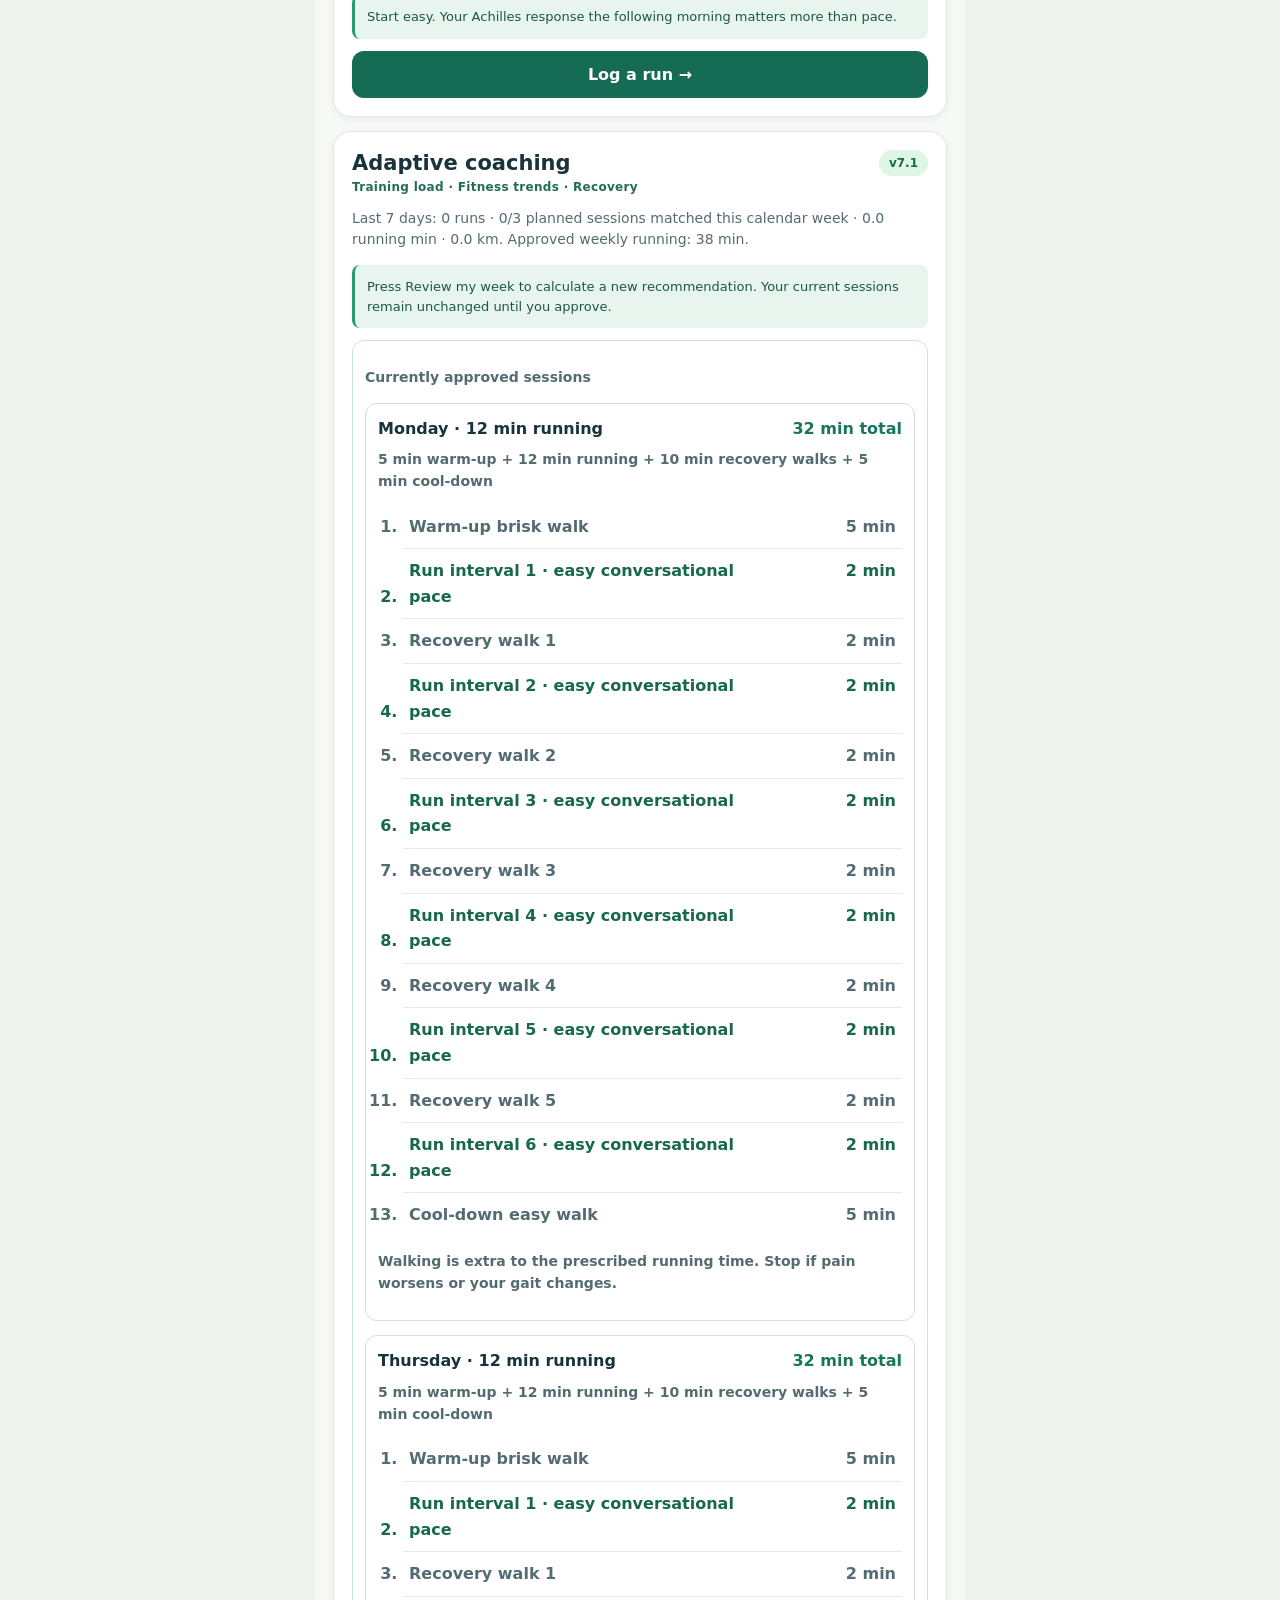
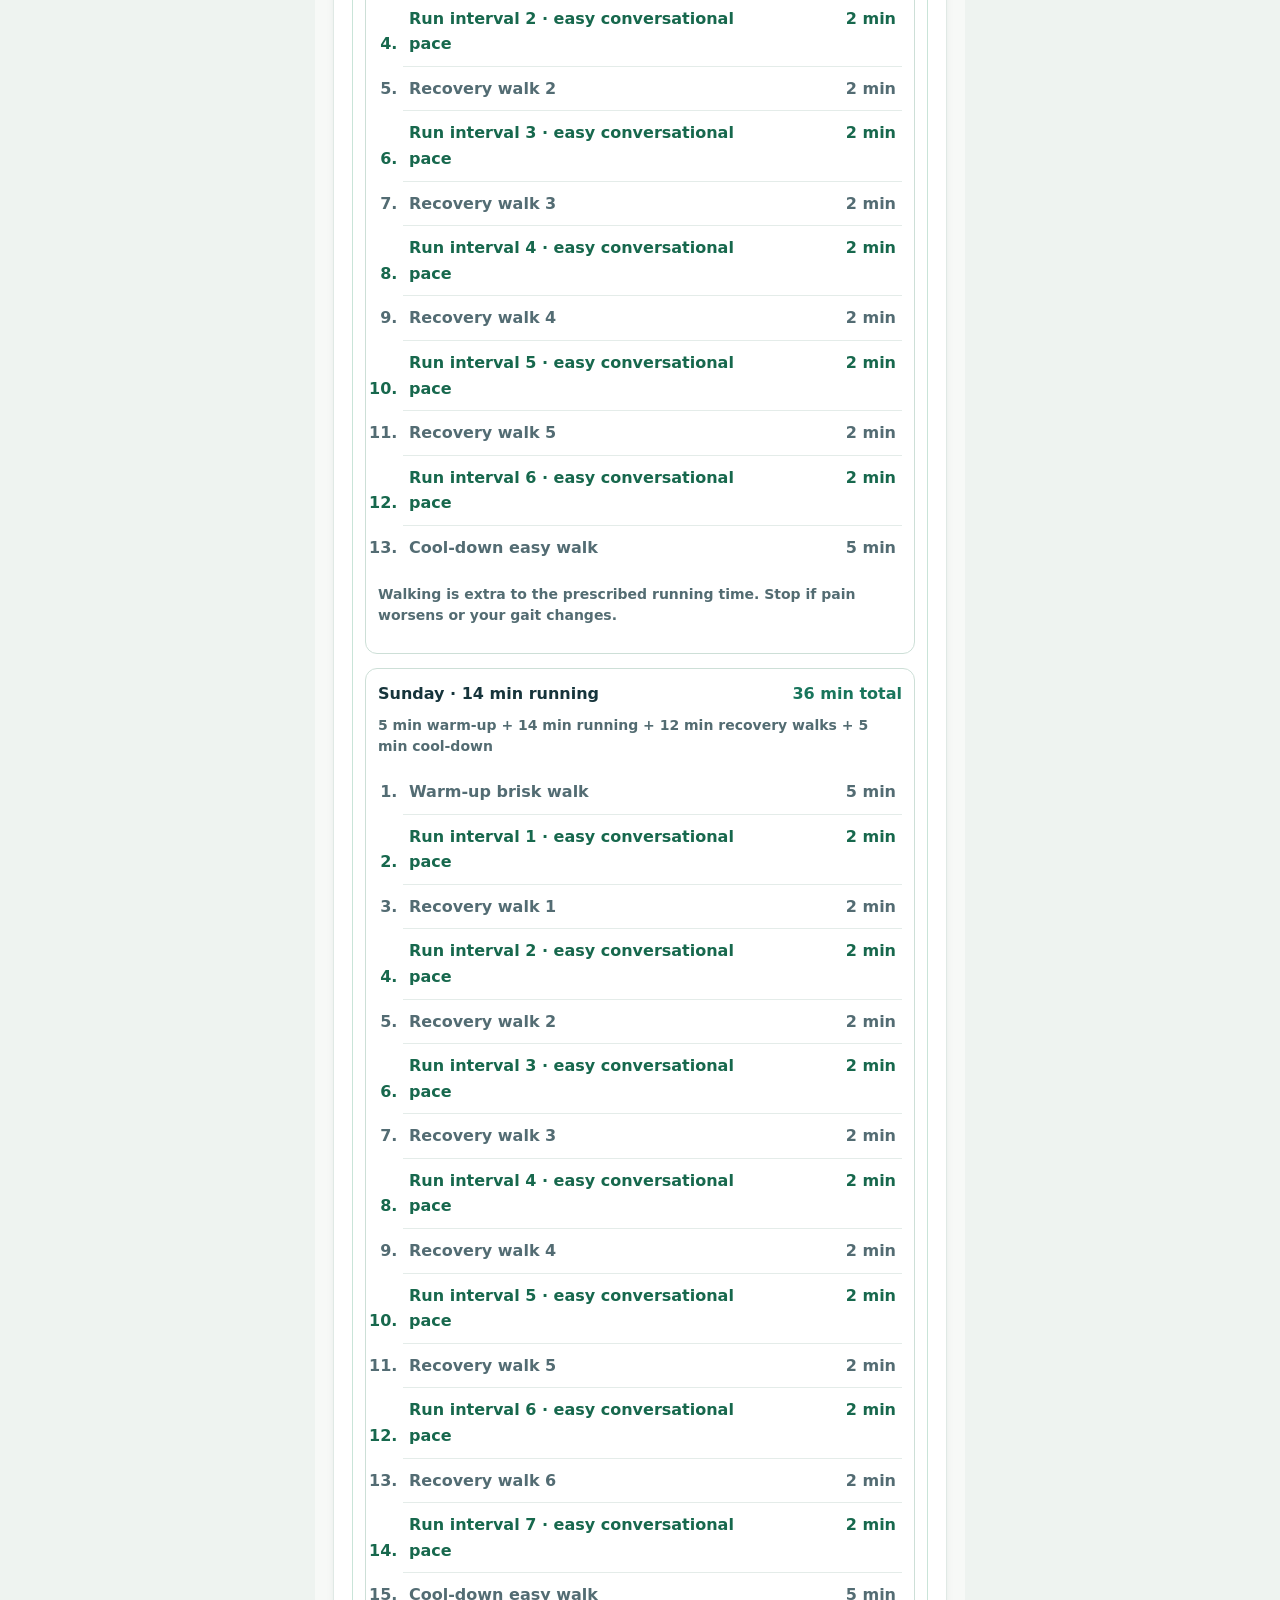
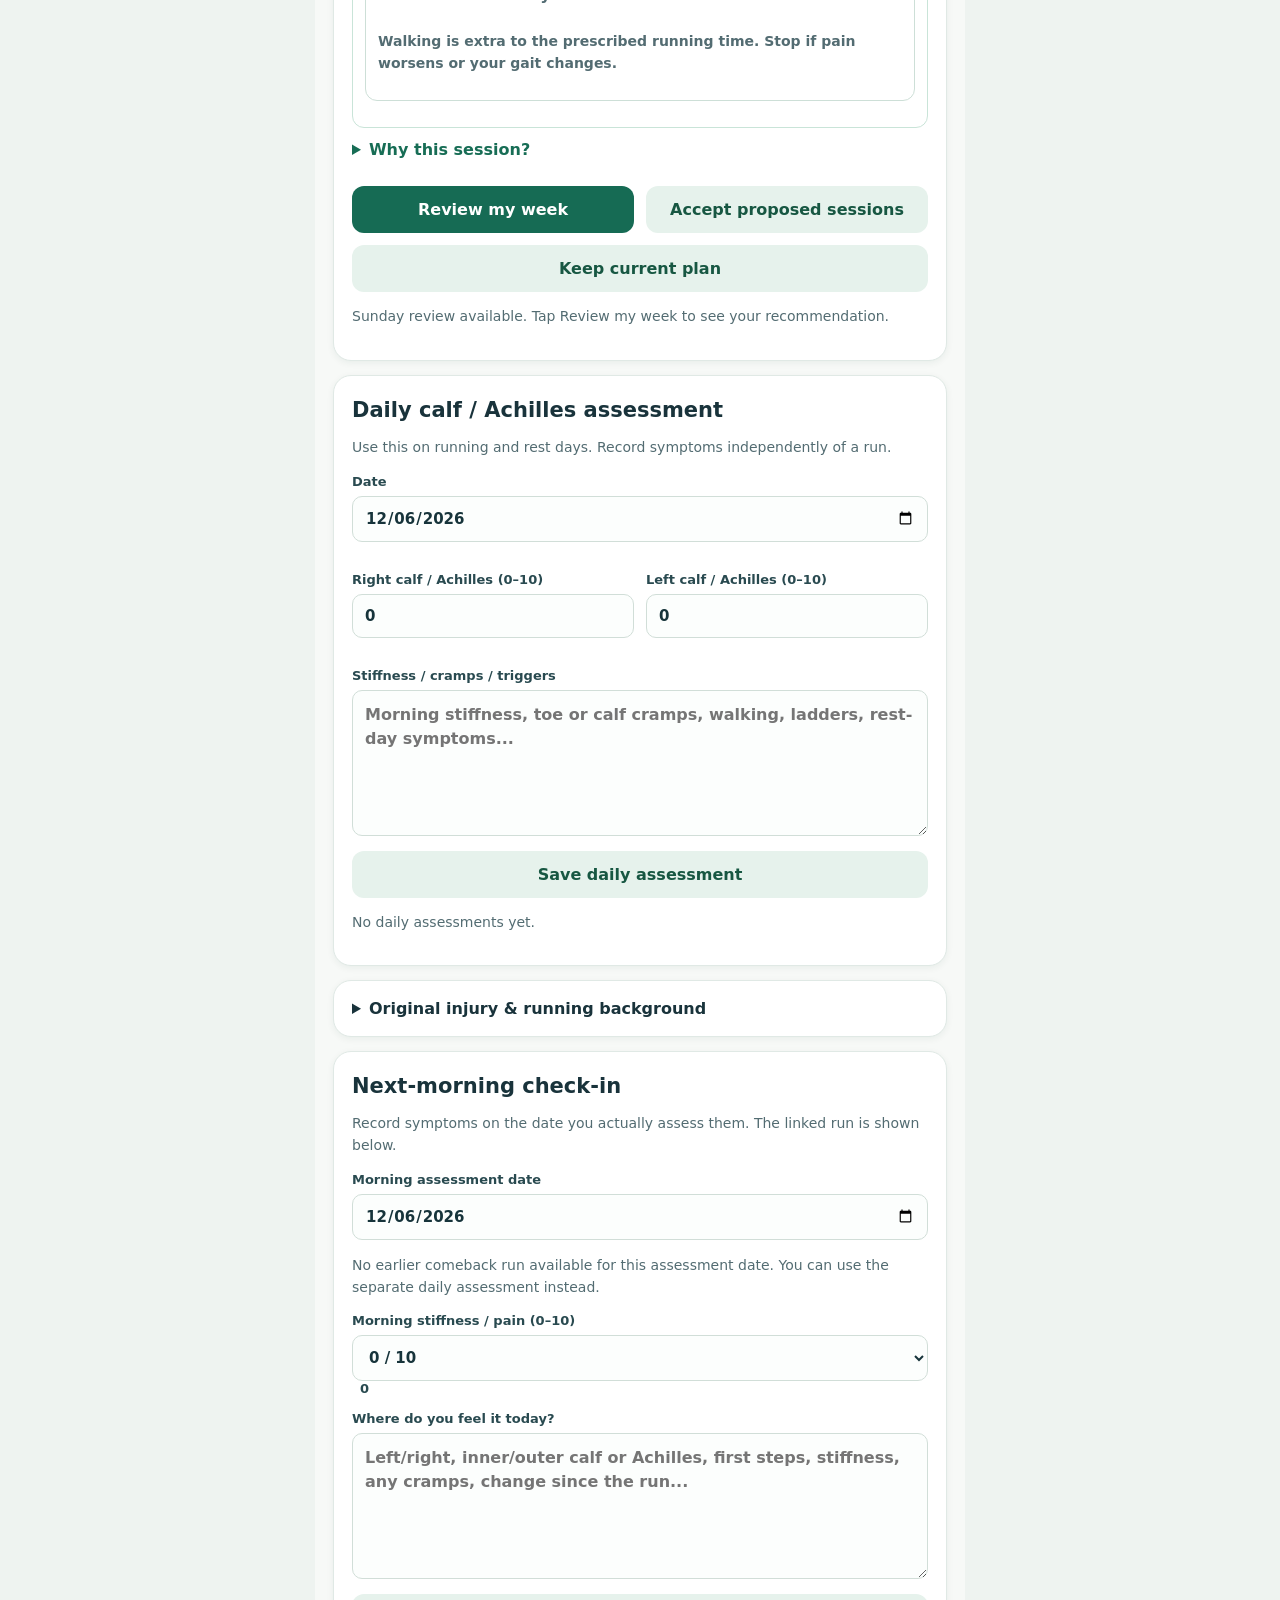
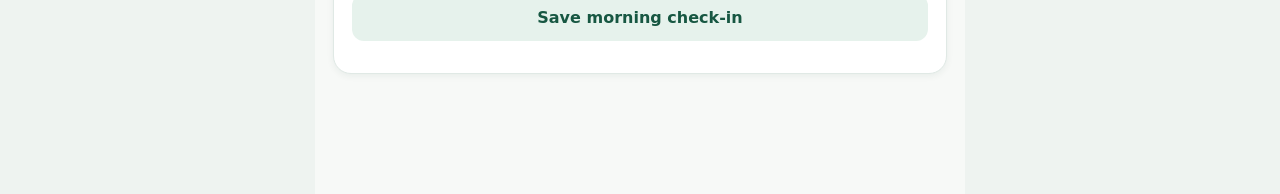
==== commit d54960d9: "Add files via upload" ====
--- a/index.html
+++ b/index.html
@@ -1,4 +1,4 @@
-<!doctype html><html lang="en"><head><meta charset="utf-8"><meta name="viewport" content="width=device-width,initial-scale=1,viewport-fit=cover"><meta name="theme-color" content="#102b35"><meta name="description" content="Your personal return-to-running coach"><link rel="manifest" href="manifest.webmanifest"><link rel="icon" href="icon-192.png"><title>Running Comeback</title><link rel="stylesheet" href="style.css?v=7.9.0"></head><body><div class="shell"><header><div class="eyebrow">PERSONAL RUNNING COACH</div><h1>Running <em>Comeback</em></h1><p>Build back stronger · 10K under 50 minutes</p><div class="app-version" id="homeAppVersion">Version 7.9.0</div></header><main><section id="home" class="page active"><div class="hero"><span class="eyebrow">YOUR NORTH STAR</span><div class="goal">49:59 <small>10K goal</small></div><div class="goalrow"><span>Recent 5K ~27:00</span><span>Target 5:00/km</span></div></div><div class="stats"><div class="tile"><span>Runs logged</span><strong id="runCount">0</strong></div><div class="tile"><span>Total distance</span><strong id="totalKm">0 km</strong></div><div class="tile"><span>Current week</span><strong id="weekNumber">1 / 12</strong></div></div><div class="panel"><div class="panelhead"><h2>Your next session</h2><span class="pill" id="nextDay">Monday</span></div><h3 id="nextTitle">Gentle return</h3><p id="nextDescription"></p><div id="nextSessionSteps"></div><div class="panel" id="plannedMatches"></div><div class="notice" id="advice">Start easy. Your Achilles response the following morning matters more than pace.</div><button class="primary" data-go="log">Log a run →</button></div><div class="panel" id="adaptiveHome"><div class="panelhead"><h2>Adaptive coaching</h2><span class="pill">v7.1</span></div><div class="engine-tag">Training load · Fitness trends · Recovery</div><p id="adaptiveSummary">Review your recent runs to get a personalised plan.</p><div id="adaptiveProposal" class="notice"></div><div id="enginePlan" class="engine-plan"></div><details class="engine-why"><summary>Why this session?</summary><div id="engineWhy"></div></details><div class="twocol"><button class="primary" id="reviewWeek" type="button">Review my week</button><button class="secondary" id="acceptPlan" type="button" disabled>Accept proposed sessions</button></div><button class="secondary" id="keepPlan" type="button">Keep current plan</button><p class="hint" id="adaptiveStatus" role="status"></p></div><div class="panel"><h2>Daily calf / Achilles assessment</h2><p class="muted">Use this on running and rest days. Record symptoms independently of a run.</p><form id="dailyForm"><label>Date<input id="dailyDate" type="date" required></label><div class="twocol"><label>Right calf / Achilles (0–10)<input id="dailyRight" type="number" min="0" max="10" step="1" value="0"></label><label>Left calf / Achilles (0–10)<input id="dailyLeft" type="number" min="0" max="10" step="1" value="0"></label></div><label>Stiffness / cramps / triggers<textarea id="dailyNotes" rows="5" placeholder="Morning stiffness, toe or calf cramps, walking, ladders, rest-day symptoms..."></textarea></label><button class="secondary" type="submit">Save daily assessment</button><p id="dailyStatus" class="hint"></p></form><div id="dailyHistory"></div></div><details class="panel"><summary><strong>Original injury &amp; running background</strong></summary><p>Right calf/Achilles tightened progressively during a recovery run on uneven grass after a short incline, the day after a hilly 10K. You walked back several kilometres as tightness increased. Following a week off, symptoms recurred around 2.5–3 km and later affected both calves/Achilles, with next-day symptoms. Running was subsequently stopped. Generally a forefoot runner. Toe and morning calf cramps affect both sides, often at night, and predate the injury by years.</p><p>Current intermittent lower inner right calf discomfort has been reported at 1/10; this is background history, not a diagnosis.</p></details><div class="panel"><h2>Next-morning check-in</h2><p>Record symptoms on the date you actually assess them. The linked run is shown below.</p><label>Morning assessment date<input id="morningDate" type="date" required></label><p class="hint" id="morningLinkedRun"></p><label>Morning stiffness / pain (0–10)<select id="morningPain" aria-label="morningPain score"><option value="0" selected>0 / 10</option><option value="1">1 / 10</option><option value="2">2 / 10</option><option value="3">3 / 10</option><option value="4">4 / 10</option><option value="5">5 / 10</option><option value="6">6 / 10</option><option value="7">7 / 10</option><option value="8">8 / 10</option><option value="9">9 / 10</option><option value="10">10 / 10</option></select><output id="morningPainValue">0</output></label><label>Where do you feel it today?<textarea id="morningNotes" rows="5" placeholder="Left/right, inner/outer calf or Achilles, first steps, stiffness, any cramps, change since the run..."></textarea></label><button id="saveMorning" class="secondary">Save morning check-in</button><p class="hint" id="morningStatus"></p></div></section><section id="plan" class="page"><h2>Your adaptive programme</h2><div class="notice" id="activePlanNote"></div><p class="muted">Maximum three runs: Monday, Thursday and Saturday/Sunday. Tuesday is an alternative, not an extra run. Suggested running minutes exclude walking and warm-up.</p><div id="livePlanRows"></div><details><summary>View original 12-week reference programme</summary><div id="planRows"></div></details></section><section id="strength" class="page">
+<!doctype html><html lang="en"><head><meta charset="utf-8"><meta name="viewport" content="width=device-width,initial-scale=1,viewport-fit=cover"><meta name="theme-color" content="#102b35"><meta name="description" content="Your personal return-to-running coach"><link rel="manifest" href="manifest.webmanifest"><link rel="icon" href="icon-192.png"><title>Running Comeback</title><link rel="stylesheet" href="style.css?v=7.10.0"></head><body><div class="shell"><header><div class="eyebrow">PERSONAL RUNNING COACH</div><h1>Running <em>Comeback</em></h1><p>Build back stronger · 10K under 50 minutes</p><div class="app-version" id="homeAppVersion">Version 7.10.0</div></header><main><section id="home" class="page active"><div class="hero"><span class="eyebrow">YOUR NORTH STAR</span><div class="goal">49:59 <small>10K goal</small></div><div class="goalrow"><span>Recent 5K ~27:00</span><span>Target 5:00/km</span></div></div><div class="stats"><div class="tile"><span>Runs logged</span><strong id="runCount">0</strong></div><div class="tile"><span>Total distance</span><strong id="totalKm">0 km</strong></div><div class="tile"><span>Current week</span><strong id="weekNumber">1 / 12</strong></div></div><div class="panel"><div class="panelhead"><h2>Your next session</h2><span class="pill" id="nextDay">Monday</span></div><h3 id="nextTitle">Gentle return</h3><p id="nextDescription"></p><div id="nextSessionSteps"></div><div class="panel" id="plannedMatches"></div><div class="notice" id="advice">Start easy. Your Achilles response the following morning matters more than pace.</div><button class="primary" data-go="log">Log a run →</button></div><div class="panel" id="adaptiveHome"><div class="panelhead"><h2>Adaptive coaching</h2><span class="pill">v7.1</span></div><div class="engine-tag">Training load · Fitness trends · Recovery</div><p id="adaptiveSummary">Review your recent runs to get a personalised plan.</p><div id="adaptiveProposal" class="notice"></div><div id="enginePlan" class="engine-plan"></div><details class="engine-why"><summary>Why this session?</summary><div id="engineWhy"></div></details><div class="twocol"><button class="primary" id="reviewWeek" type="button">Review my week</button><button class="secondary" id="acceptPlan" type="button" disabled>Accept proposed sessions</button></div><button class="secondary" id="keepPlan" type="button">Keep current plan</button><p class="hint" id="adaptiveStatus" role="status"></p></div><div class="panel"><h2>Daily calf / Achilles assessment</h2><p class="muted">Use this on running and rest days. Record symptoms independently of a run.</p><form id="dailyForm"><label>Date<input id="dailyDate" type="date" required></label><div class="twocol"><label>Right calf / Achilles (0–10)<input id="dailyRight" type="number" min="0" max="10" step="1" value="0"></label><label>Left calf / Achilles (0–10)<input id="dailyLeft" type="number" min="0" max="10" step="1" value="0"></label></div><label>Stiffness / cramps / triggers<textarea id="dailyNotes" rows="5" placeholder="Morning stiffness, toe or calf cramps, walking, ladders, rest-day symptoms..."></textarea></label><button class="secondary" type="submit">Save daily assessment</button><p id="dailyStatus" class="hint"></p></form><div id="dailyHistory"></div></div><details class="panel"><summary><strong>Original injury &amp; running background</strong></summary><p>Right calf/Achilles tightened progressively during a recovery run on uneven grass after a short incline, the day after a hilly 10K. You walked back several kilometres as tightness increased. Following a week off, symptoms recurred around 2.5–3 km and later affected both calves/Achilles, with next-day symptoms. Running was subsequently stopped. Generally a forefoot runner. Toe and morning calf cramps affect both sides, often at night, and predate the injury by years.</p><p>Current intermittent lower inner right calf discomfort has been reported at 1/10; this is background history, not a diagnosis.</p></details><div class="panel"><h2>Next-morning check-in</h2><p>Record symptoms on the date you actually assess them. The linked run is shown below.</p><label>Morning assessment date<input id="morningDate" type="date" required></label><p class="hint" id="morningLinkedRun"></p><label>Morning stiffness / pain (0–10)<select id="morningPain" aria-label="morningPain score"><option value="0" selected>0 / 10</option><option value="1">1 / 10</option><option value="2">2 / 10</option><option value="3">3 / 10</option><option value="4">4 / 10</option><option value="5">5 / 10</option><option value="6">6 / 10</option><option value="7">7 / 10</option><option value="8">8 / 10</option><option value="9">9 / 10</option><option value="10">10 / 10</option></select><output id="morningPainValue">0</output></label><label>Where do you feel it today?<textarea id="morningNotes" rows="5" placeholder="Left/right, inner/outer calf or Achilles, first steps, stiffness, any cramps, change since the run..."></textarea></label><button id="saveMorning" class="secondary">Save morning check-in</button><p class="hint" id="morningStatus"></p></div></section><section id="plan" class="page"><h2>Your adaptive programme</h2><div class="notice" id="activePlanNote"></div><p class="muted">Maximum three runs: Monday, Thursday and Saturday/Sunday. Tuesday is an alternative, not an extra run. Suggested running minutes exclude walking and warm-up.</p><div id="livePlanRows"></div><details><summary>View original 12-week reference programme</summary><div id="planRows"></div></details></section><section id="strength" class="page">
 <h2>Strength, stability & mobility</h2>
 <p class="muted">A separate, gentle routine to support your calves, Achilles and running stability. Start with comfortable, controlled movements. This is general exercise guidance, not an individual rehabilitation prescription.</p>
 <div class="panel"><div class="panelhead"><h3>Today's routine</h3><span class="pill">10–20 min</span></div>
@@ -13,4 +13,4 @@
 </div>
 <div class="panel"><h3>Exercise history</h3><div id="strengthHistory"></div></div>
 <div class="notice warn">Stop for sharp or worsening pain, sudden popping, swelling or difficulty walking. Seek prompt medical assessment for suspected tendon injury. Because your previous Achilles/calf problem was not assessed, a physiotherapist can tailor loading and progression.</div>
-</section><section id="log" class="page"><h2>Log your run</h2><p class="muted">Your feedback guides your next session.</p><form id="runForm" class="panel"><label>Run / immediate post-run check-in date<input id="runDate" type="date" required></label><p class="hint">This is the date of your run and the immediate feedback below.</p><label>Session<select id="session"><option>Monday</option><option>Thursday</option><option>Weekend</option><option>Tuesday alternative</option></select></label><div class="twocol"><label>Distance (km)<input id="distance" type="number" min="0" max="100" step="0.01" placeholder="e.g. 3.2" required></label><div class="time-field"><div class="time-title">Total activity time (hours : minutes : seconds)</div><div class="time-stepper" data-time-for="duration" role="group" aria-label="Activity duration"><div class="time-unit"><button type="button" data-step="hh" data-delta="1" aria-label="Increase hours">＋</button><input type="number" id="duration_hh" min="0" max="999" value="0" inputmode="numeric" aria-label="Hours"><button type="button" data-step="hh" data-delta="-1" aria-label="Decrease hours">−</button><small>Hours</small></div><b>:</b><div class="time-unit"><button type="button" data-step="mm" data-delta="1" aria-label="Increase minutes">＋</button><input type="number" id="duration_mm" min="0" max="59" value="0" inputmode="numeric" aria-label="Minutes"><button type="button" data-step="mm" data-delta="-1" aria-label="Decrease minutes">−</button><small>Minutes</small></div><b>:</b><div class="time-unit"><button type="button" data-step="ss" data-delta="1" aria-label="Increase seconds">＋</button><input type="number" id="duration_ss" min="0" max="59" value="0" inputmode="numeric" aria-label="Seconds"><button type="button" data-step="ss" data-delta="-1" aria-label="Decrease seconds">−</button><small>Seconds</small></div></div><input id="duration" type="hidden" value="00:00:00"><p class="time-preview">Total: <strong id="duration_preview">00:00:00</strong></p></div></div><label>Walking time (minutes, optional)<input id="walkingMinutes" type="number" min="0" max="600" step="0.1" value="0"></label><p class="hint">Running time is calculated automatically as total activity time minus walking time. Leave walking at 0 for a continuous run.</p><p class="time-preview">Calculated running time: <strong id="calculatedRunning">00:00:00</strong></p><label>Effort (1 easy – 10 maximum)<select id="effort" aria-label="effort score"><option value="1">1 / 10</option><option value="2">2 / 10</option><option value="3" selected>3 / 10</option><option value="4">4 / 10</option><option value="5">5 / 10</option><option value="6">6 / 10</option><option value="7">7 / 10</option><option value="8">8 / 10</option><option value="9">9 / 10</option><option value="10">10 / 10</option></select><output id="effortValue">3</output></label><label>Pain during/after run (0–10)<select id="pain" aria-label="pain score"><option value="0" selected>0 / 10</option><option value="1">1 / 10</option><option value="2">2 / 10</option><option value="3">3 / 10</option><option value="4">4 / 10</option><option value="5">5 / 10</option><option value="6">6 / 10</option><option value="7">7 / 10</option><option value="8">8 / 10</option><option value="9">9 / 10</option><option value="10">10 / 10</option></select><output id="painValue">0</output></label><label>Where did you feel it?<select id="location"><option value="none">No pain</option><option>Left Achilles</option><option>Right Achilles</option><option>Left calf</option><option>Right calf</option><option>Both calves</option><option>Both Achilles</option><option>Lower inner right calf</option><option>Lower inner left calf</option><option>Knee</option><option>Other</option></select></label><label>Exact location / immediate post-run feedback<textarea id="immediateNotes" rows="5" placeholder="Which side? Inner or outer calf/Achilles? During the run or immediately afterwards? Describe freely."></textarea></label><label>How did it feel?<select id="painType"><option>None</option><option>Stiffness</option><option>Dull ache</option><option>Sharp pain</option><option>Tightness</option></select></label><label>Other run notes<textarea id="notes" rows="5" placeholder="Breathing, energy, niggles, route, anything unusual..."></textarea></label><button class="primary" type="submit">Save run</button></form><div id="savedNotice" class="notice hidden"></div></section><section id="progress" class="page"><h2>Your progress</h2><div class="panel"><h3>Weight tracker</h3><p class="muted">Weigh yourself under similar conditions, ideally in the morning. Weekly measurements are enough.</p><div class="stats"><div class="tile"><span>Latest weight</span><strong id="latestWeight">—</strong></div><div class="tile"><span>Change</span><strong id="weightChange">—</strong></div><div class="tile"><span>Goal</span><strong id="weightGoalDisplay">—</strong></div></div><form id="weightForm"><div class="twocol"><label>Date<input id="weightDate" type="date" required></label><label>Weight (kg)<input id="weightKg" type="number" min="25" max="350" step="0.1" required placeholder="e.g. 82.5"></label></div><label>Measurement source<select id="weightSource"><option>Manual verified</option><option>Withings</option><option>Team RH</option><option>Other app</option></select></label><button class="primary" type="submit">Save weight</button></form><div id="weightMessage" class="hint" role="status"></div><h3>Weight history</h3><div id="weightChart" class="weightchart"></div><div id="weightHistory"></div></div><div class="stats"><div class="tile"><span>Longest run time</span><strong id="longest">0 min</strong></div><div class="tile"><span>Last pace</span><strong id="pace">—</strong></div></div><div class="panel"><h3>Distance per run</h3><div id="bars" class="bars"></div></div><div class="panel"><h3>Fitness & comeback dashboard</h3><p class="muted">Historical runs before May 2026 are shown separately from your return-to-running programme. Historical bests are from near-distance Strava activities and may not be official PBs. The most recent qualifying pre-injury 5K is displayed from history; the editable 27:00 benchmark remains available as a fallback and coaching reference. Current comeback 5K is shown only when a comparable run exists.</p><div class="stats"><div class="tile"><span>Historical 5K PB (fastest)</span><strong id="historic5k">—</strong></div><div class="tile"><span>Recent pre-injury 5K (latest)</span><strong id="recent5k">27:00</strong></div><div class="tile"><span>Comeback 5K</span><strong id="comeback5k">—</strong></div><div class="tile"><span>Historic 10K</span><strong id="historic10k">—</strong></div><div class="tile"><span>Comeback km</span><strong id="comebackKm">—</strong></div></div><div class="stats"><div class="tile"><span>Last 7 days</span><strong id="weekKm">—</strong></div><div class="tile"><span>Last 7 days runs</span><strong id="weekRuns">—</strong></div><div class="tile"><span>Longest comeback</span><strong id="comebackLongest">—</strong></div></div><h3>Weekly distance</h3><div id="weeklyBars" class="bars"></div><h3>Recent heart rate</h3><div id="heartRateTrend" class="trendlist"></div><h3>Calf / Achilles feedback</h3><div id="painTrend" class="trendlist"></div></div><div class="panel"><h3>Weekly coaching report</h3><p class="muted">A review of recent runs, recovery and weight. Recommendations are conservative and are not medical advice.</p><div id="weeklyReport"></div><p class="hint">To approve or hold the next plan, use Today → Adaptive coaching.</p><button class="secondary" id="copyWeeklyReport" type="button">Copy weekly report for ChatGPT</button><p class="hint" id="weeklyCopyStatus"></p></div><div class="panel"><h3>Training history</h3><label>Show runs<select id="historyFilter"><option value="comeback">Comeback (from programme start)</option><option value="all">All runs</option><option value="historical">Before May 2026</option></select></label><div id="history"></div></div></section><section id="nutrition" class="page"><h2>Nutrition & meal planner</h2><p class="muted">14-day rotating vegan meal plan · UK metric ingredients · your ratings control recipe swaps. Nutritional values are estimates until you log your own product labels.</p><div class="panel"><div class="panelhead"><h3>Daily targets</h3><span class="pill">Editable</span></div><div class="twocol"><label>Calories maximum (kcal)<input id="nutCalories" type="number" min="500" max="6000" step="25"></label><label>Protein minimum (g)<input id="nutProtein" type="number" min="0" max="350" step="5"></label><label>Carbohydrate maximum (g)<input id="nutCarbs" type="number" min="0" max="600" step="5"></label><label>Fat maximum (g)<input id="nutFat" type="number" min="0" max="250" step="5"></label></div><button class="secondary" type="button" id="nutSaveTargets">Save targets</button><p class="hint">Enter your actual Team RH targets. No calorie target is inferred from your BMR. Protein is a minimum; the other three are maximums.</p></div><div class="panel"><h3>Today's food diary</h3><label>Date<input id="nutLogDate" type="date"></label><div id="nutDailySummary" class="stats"></div><label>Food / meal name<input id="nutFoodName" placeholder="e.g. chickpea jalapeño sandwich"></label><div class="twocol"><label>Calories (kcal)<input id="nutFoodKcal" type="number" min="0" step="1"></label><label>Protein (g)<input id="nutFoodProtein" type="number" min="0" step="0.1"></label><label>Carbohydrates (g)<input id="nutFoodCarbs" type="number" min="0" step="0.1"></label><label>Fat (g)<input id="nutFoodFat" type="number" min="0" step="0.1"></label></div><button id="nutAddFood" class="primary" type="button">Add food to diary</button><div id="nutFoodHistory"></div><p class="hint">Enter figures from packaging or Team RH. This diary is independent of Team RH and does not sync automatically.</p></div><div class="panel"><div class="panelhead"><h3>14-day meal rotation</h3><span class="pill">Vegan</span></div><label>Plan day<select id="nutPlanDay"></select></label><div id="nutDayPlan"></div><p class="hint">Ratings are 1–5 stars. Low-rated recipes can be swapped only after you approve the proposed replacement.</p></div><div class="panel"><h3>Weekly new recipe & swaps</h3><div id="nutSwapProposal"></div><button id="nutSuggestSwap" class="secondary" type="button">Suggest a swap for a low-rated meal</button><div id="nutArchive"></div></div><div class="panel"><h3>Shopping list</h3><label>Shopping week<select id="nutShoppingWeek"><option value="0">Days 1–7</option><option value="1">Days 8–14</option></select></label><div id="nutShoppingList"></div><button id="nutCopyShopping" class="secondary" type="button">Copy shopping list</button><p class="hint">Ingredient amounts are recipe quantities per serving. Adjust for household size and check cupboards before shopping.</p></div><div class="panel"><h3>Nutrition & supplement notes</h3><p>Choose fortified unsweetened soya milk for more breakfast protein. Monitor reliable B12, iodine, calcium and omega-3 sources in a vegan diet. Lentils and chickpeas provide protein but also carbohydrates; tofu, seitan and dried soya mince can help on high-protein days.</p><div class="notice warn">Vitamin D was 157 nmol/L on 22 June 2026. Current supplements may provide approximately 3,200 IU vitamin D daily. Discuss vitamin D and Zapply (which contains ashwagandha) with your GP/pharmacist alongside levothyroxine. Do not change prescribed medication based on this app.</div></div></section><section id="settings" class="page"><h2>Settings & backup</h2><div class="panel"><h3>About Running Comeback</h3><p><strong>Version <span id="aboutAppVersion">7.9.0</span></strong></p><p class="muted">Released 13 October 2026</p><p class="muted">Tap any exercise picture to enlarge it, with instructions and a close control. Works offline.</p></div><div class="panel"><label>Programme start date<input id="startDate" type="date"></label><label>Optional target weight (kg)<input id="weightGoal" type="number" min="25" max="350" step="0.1" placeholder="Leave blank if not needed"></label><label>Recent pre-injury 5K benchmark (mm:ss)<input id="recent5kSetting" type="text" inputmode="numeric" pattern="[0-9]{1,2}:[0-5][0-9]" placeholder="27:00" maxlength="5"></label><p class="hint">Default 27:00. Your older 25:04 personal best is kept for historical reference only, not used for current training pace.</p><label>Weekend preference<select id="weekend"><option>Sunday</option><option>Saturday</option></select></label><button class="primary" id="saveSettings">Save settings</button></div><div class="panel"><h3>Live Strava synchronisation</h3><label><input id="autoSyncStrava" type="checkbox"> Sync automatically when opening the app (only if key is remembered)</label><p class="muted">Your Garmin runs arrive through Strava. Enter your private APP_ACCESS_KEY below. It is never included in the GitHub files or backups.</p><label>Private app access key<input id="stravaAccessKey" type="password" autocomplete="off" placeholder="Paste APP_ACCESS_KEY"></label><label><input id="rememberStravaKey" type="checkbox"> Remember key on this device (less secure on shared devices)</label><div class="twocol"><button class="primary" id="syncStrava" type="button">Sync Strava</button><button class="secondary" id="forgetStravaKey" type="button">Forget key</button></div><p class="hint" id="liveStravaStatus" role="status">Not synced yet.</p><p class="hint">Imported runs still need your effort, pain and next-morning check-in. Do not enter your SETUP_KEY here.</p></div><div class="panel"><h3>Import Strava runs</h3><p class="muted">Import a Strava activities.csv export or a JSON file containing Strava activity records. Only runs are added; existing diary entries and weight measurements are kept. Use this only as a fallback if live Strava sync is unavailable.</p><label>Strava activity file (.csv or .json)<input type="file" id="stravaFile" accept=".csv,.json,text/csv,application/json"></label><p class="hint" id="stravaStatus" role="status"></p><p class="hint">For Strava CSV: request your account data export on Strava's website, unzip it and select activities.csv. Strava export columns may vary. Back up your diary before importing.</p></div><div class="panel"><h3>Data & coaching</h3><div class="notice warn"><strong>Device data is not synchronised.</strong> Pain assessments, notes and weights are stored separately on each phone/computer. Strava sync only imports activities. Export a backup on the device with the latest entries before moving to another device. Importing a backup may replace local records, so export from the receiving device first. Automatic cross-device sync requires a secure online account/database and is not included in this release.</div><p>Your data stays on this device in browser storage. Export it regularly to avoid losing your history if browser data is cleared.</p><button class="secondary" id="exportData">Export backup (JSON)</button><label class="importLabel">Import backup<input type="file" id="importData" accept="application/json,.json"></label><button class="secondary" id="copyCoach">Copy coaching summary</button><p class="hint" id="copyStatus"></p></div><div class="panel"><h3>Important health note</h3><p>This app is a training log, not a medical diagnosis. With a previously unassessed calf/Achilles injury, consider a sports physiotherapy assessment before returning to running. Stop for sharp or increasing pain, limping or a sudden pop. Seek urgent assessment for a suspected tendon rupture.</p></div></section><div id="activityEditor" class="activity-modal hidden" role="dialog" aria-modal="true" aria-labelledby="editActivityTitle"><div class="activity-dialog panel"><div class="activity-dialog-heading"><h2 id="editActivityTitle">Edit activity</h2><button id="closeActivityEditor" class="tiny" type="button" aria-label="Close editor">✕</button></div><p class="muted" id="editRunSource"></p><form id="editActivityForm"><label>Date<input id="editRunDate" type="date" required></label><div class="twocol"><label>Distance (km)<input id="editRunDistance" type="number" min="0.01" max="100" step="0.01" required></label><div class="time-field"><div class="time-title">Total activity time (hours : minutes : seconds)</div><div class="time-stepper" data-time-for="editRunDuration" role="group" aria-label="Activity duration"><div class="time-unit"><button type="button" data-step="hh" data-delta="1" aria-label="Increase hours">＋</button><input type="number" id="editRunDuration_hh" min="0" max="999" value="0" inputmode="numeric" aria-label="Hours"><button type="button" data-step="hh" data-delta="-1" aria-label="Decrease hours">−</button><small>Hours</small></div><b>:</b><div class="time-unit"><button type="button" data-step="mm" data-delta="1" aria-label="Increase minutes">＋</button><input type="number" id="editRunDuration_mm" min="0" max="59" value="0" inputmode="numeric" aria-label="Minutes"><button type="button" data-step="mm" data-delta="-1" aria-label="Decrease minutes">−</button><small>Minutes</small></div><b>:</b><div class="time-unit"><button type="button" data-step="ss" data-delta="1" aria-label="Increase seconds">＋</button><input type="number" id="editRunDuration_ss" min="0" max="59" value="0" inputmode="numeric" aria-label="Seconds"><button type="button" data-step="ss" data-delta="-1" aria-label="Decrease seconds">−</button><small>Seconds</small></div></div><input id="editRunDuration" type="hidden" value="00:00:00"><p class="time-preview">Total: <strong id="editRunDuration_preview">00:00:00</strong></p></div></div><label>Walking time (minutes, optional)<input id="editRunWalking" type="number" min="0" max="600" step="0.1" value="0"></label><p class="hint">Running time = total time − walking time. Leave walking at 0 for continuous running.</p><p class="time-preview">Calculated running time: <strong id="editCalculatedRunning">00:00:00</strong></p><div class="twocol"><label>Effort (1–10; blank if unknown)<input id="editRunEffort" type="number" min="1" max="10" step="1"></label><label>Pain (0–10; blank if unknown)<input id="editRunPain" type="number" min="0" max="10" step="1"></label></div><label>Next-morning pain / stiffness (0–10; blank if not checked)<input id="editRunMorning" type="number" min="0" max="10" step="1"></label><label>Where did you feel it?<textarea id="editRunLocation" rows="4" maxlength="500"></textarea></label><label>Immediate post-run feedback<textarea id="editRunImmediate" rows="5" maxlength="2000"></textarea></label><label>Next-day feedback<textarea id="editRunMorningNotes" rows="5" maxlength="2000"></textarea></label><label>Type of pain<select id="editRunPainType"><option>None</option><option>Stiffness</option><option>Dull ache</option><option>Sharp pain</option><option>Tightness</option><option>Not recorded</option></select></label><label>Activity name / notes<textarea id="editRunNotes" rows="5" maxlength="2000"></textarea></label><div class="twocol"><button class="primary" type="submit">Save changes</button><button class="secondary" id="cancelActivityEditor" type="button">Cancel</button></div></form></div></div><div id="matchActivityModal" class="activity-modal hidden" role="dialog" aria-modal="true" aria-label="Match activity to planned run"><div class="activity-dialog panel"><h2>Match to planned run</h2><p id="matchActivityDescription"></p><div id="matchActivityChoices"></div><div class="twocol"><button type="button" class="primary" id="confirmMatchActivity">Save match</button><button type="button" class="secondary" id="cancelMatchActivity">Cancel</button></div></div></div><div id="strengthZoomModal" class="strength-zoom-modal hidden" role="dialog" aria-modal="true" aria-labelledby="strengthZoomTitle"><div class="strength-zoom-dialog"><button type="button" id="closeStrengthZoom" class="strength-zoom-close" aria-label="Close enlarged exercise picture">✕ Close</button><h2 id="strengthZoomTitle"></h2><img id="strengthZoomImage" alt="" src="exercise-seated-calf.webp"><p id="strengthZoomDose" class="strength-zoom-dose"></p><p id="strengthZoomInstructions"></p><p id="strengthZoomTip" class="muted"></p></div></div></main><nav><button data-go="home" class="selected">⌂<span>Today</span></button><button data-go="plan">▦<span>Plan</span></button><button data-go="strength">♧<span>Strength</span></button><button data-go="log">＋<span>Log</span></button><button data-go="progress">▥<span>Progress</span></button><button data-go="nutrition">🥗<span>Nutrition</span></button><button data-go="settings">⚙<span>More</span></button></nav></div><script src="app.js?v=7.9.0"></script><script src="nutrition.js?v=7.9.0"></script></body></html>
+</section><section id="log" class="page"><h2>Log your run</h2><p class="muted">Your feedback guides your next session.</p><form id="runForm" class="panel"><label>Run / immediate post-run check-in date<input id="runDate" type="date" required></label><p class="hint">This is the date of your run and the immediate feedback below.</p><label>Session<select id="session"><option>Monday</option><option>Thursday</option><option>Weekend</option><option>Tuesday alternative</option></select></label><div class="twocol"><label>Distance (km)<input id="distance" type="number" min="0" max="100" step="0.01" placeholder="e.g. 3.2" required></label><div class="time-field"><div class="time-title">Total activity time (hours : minutes : seconds)</div><div class="time-stepper" data-time-for="duration" role="group" aria-label="Activity duration"><div class="time-unit"><button type="button" data-step="hh" data-delta="1" aria-label="Increase hours">＋</button><input type="number" id="duration_hh" min="0" max="999" value="0" inputmode="numeric" aria-label="Hours"><button type="button" data-step="hh" data-delta="-1" aria-label="Decrease hours">−</button><small>Hours</small></div><b>:</b><div class="time-unit"><button type="button" data-step="mm" data-delta="1" aria-label="Increase minutes">＋</button><input type="number" id="duration_mm" min="0" max="59" value="0" inputmode="numeric" aria-label="Minutes"><button type="button" data-step="mm" data-delta="-1" aria-label="Decrease minutes">−</button><small>Minutes</small></div><b>:</b><div class="time-unit"><button type="button" data-step="ss" data-delta="1" aria-label="Increase seconds">＋</button><input type="number" id="duration_ss" min="0" max="59" value="0" inputmode="numeric" aria-label="Seconds"><button type="button" data-step="ss" data-delta="-1" aria-label="Decrease seconds">−</button><small>Seconds</small></div></div><input id="duration" type="hidden" value="00:00:00"><p class="time-preview">Total: <strong id="duration_preview">00:00:00</strong></p></div></div><label>Walking time (minutes, optional)<input id="walkingMinutes" type="number" min="0" max="600" step="0.1" value="0"></label><p class="hint">Running time is calculated automatically as total activity time minus walking time. Leave walking at 0 for a continuous run.</p><p class="time-preview">Calculated running time: <strong id="calculatedRunning">00:00:00</strong></p><label>Effort (1 easy – 10 maximum)<select id="effort" aria-label="effort score"><option value="1">1 / 10</option><option value="2">2 / 10</option><option value="3" selected>3 / 10</option><option value="4">4 / 10</option><option value="5">5 / 10</option><option value="6">6 / 10</option><option value="7">7 / 10</option><option value="8">8 / 10</option><option value="9">9 / 10</option><option value="10">10 / 10</option></select><output id="effortValue">3</output></label><label>Pain during/after run (0–10)<select id="pain" aria-label="pain score"><option value="0" selected>0 / 10</option><option value="1">1 / 10</option><option value="2">2 / 10</option><option value="3">3 / 10</option><option value="4">4 / 10</option><option value="5">5 / 10</option><option value="6">6 / 10</option><option value="7">7 / 10</option><option value="8">8 / 10</option><option value="9">9 / 10</option><option value="10">10 / 10</option></select><output id="painValue">0</output></label><label>Where did you feel it?<select id="location"><option value="none">No pain</option><option>Left Achilles</option><option>Right Achilles</option><option>Left calf</option><option>Right calf</option><option>Both calves</option><option>Both Achilles</option><option>Lower inner right calf</option><option>Lower inner left calf</option><option>Knee</option><option>Other</option></select></label><label>Exact location / immediate post-run feedback<textarea id="immediateNotes" rows="5" placeholder="Which side? Inner or outer calf/Achilles? During the run or immediately afterwards? Describe freely."></textarea></label><label>How did it feel?<select id="painType"><option>None</option><option>Stiffness</option><option>Dull ache</option><option>Sharp pain</option><option>Tightness</option></select></label><label>Other run notes<textarea id="notes" rows="5" placeholder="Breathing, energy, niggles, route, anything unusual..."></textarea></label><button class="primary" type="submit">Save run</button></form><div id="savedNotice" class="notice hidden"></div></section><section id="progress" class="page"><h2>Your progress</h2><div class="panel"><h3>Weight tracker</h3><p class="muted">Weigh yourself under similar conditions, ideally in the morning. Weekly measurements are enough.</p><div class="stats"><div class="tile"><span>Latest weight</span><strong id="latestWeight">—</strong></div><div class="tile"><span>Change</span><strong id="weightChange">—</strong></div><div class="tile"><span>Goal</span><strong id="weightGoalDisplay">—</strong></div></div><form id="weightForm"><div class="twocol"><label>Date<input id="weightDate" type="date" required></label><label>Weight (kg)<input id="weightKg" type="number" min="25" max="350" step="0.1" required placeholder="e.g. 82.5"></label></div><label>Measurement source<select id="weightSource"><option>Manual verified</option><option>Withings</option><option>Team RH</option><option>Other app</option></select></label><button class="primary" type="submit">Save weight</button></form><div id="weightMessage" class="hint" role="status"></div><h3>Weight history</h3><div id="weightChart" class="weightchart"></div><div id="weightHistory"></div></div><div class="stats"><div class="tile"><span>Longest run time</span><strong id="longest">0 min</strong></div><div class="tile"><span>Last pace</span><strong id="pace">—</strong></div></div><div class="panel"><h3>Distance per run</h3><div id="bars" class="bars"></div></div><div class="panel"><h3>Fitness & comeback dashboard</h3><p class="muted">Historical runs before May 2026 are shown separately from your return-to-running programme. Historical bests are from near-distance Strava activities and may not be official PBs. The most recent qualifying pre-injury 5K is displayed from history; the editable 27:00 benchmark remains available as a fallback and coaching reference. Current comeback 5K is shown only when a comparable run exists.</p><div class="stats"><div class="tile"><span>Historical 5K PB (fastest)</span><strong id="historic5k">—</strong></div><div class="tile"><span>Recent pre-injury 5K (latest)</span><strong id="recent5k">27:00</strong></div><div class="tile"><span>Comeback 5K</span><strong id="comeback5k">—</strong></div><div class="tile"><span>Historic 10K</span><strong id="historic10k">—</strong></div><div class="tile"><span>Comeback km</span><strong id="comebackKm">—</strong></div></div><div class="stats"><div class="tile"><span>Last 7 days</span><strong id="weekKm">—</strong></div><div class="tile"><span>Last 7 days runs</span><strong id="weekRuns">—</strong></div><div class="tile"><span>Longest comeback</span><strong id="comebackLongest">—</strong></div></div><h3>Weekly distance</h3><div id="weeklyBars" class="bars"></div><h3>Recent heart rate</h3><div id="heartRateTrend" class="trendlist"></div><h3>Calf / Achilles feedback</h3><div id="painTrend" class="trendlist"></div></div><div class="panel"><h3>Weekly coaching report</h3><p class="muted">A review of recent runs, recovery and weight. Recommendations are conservative and are not medical advice.</p><div id="weeklyReport"></div><details class="panel coach-exchange"><summary><strong>Import coaching update</strong></summary><p class="muted">Paste a structured update from ChatGPT. Preview it before changing your next three planned sessions. This does not alter completed activities.</p><textarea id="coachImportText" rows="7" spellcheck="false" placeholder='{"type":"running-comeback-coach-update","version":1,"sessions":[20,25,30],"reason":"Example only — replace with assessed recommendations."}'></textarea><div class="twocol"><button type="button" class="secondary" id="previewCoachImport">Preview update</button><button type="button" class="primary" id="applyCoachImport" disabled>Apply to plan</button></div><p id="coachImportPreview" class="hint" role="status">No update loaded.</p></details><p class="hint">To approve or hold the next plan, use Today → Adaptive coaching.</p><button class="secondary" id="copyWeeklyReport" type="button">Copy weekly report for ChatGPT</button><p class="hint" id="weeklyCopyStatus"></p></div><div class="panel"><h3>Training history</h3><label>Show runs<select id="historyFilter"><option value="comeback">Comeback (from programme start)</option><option value="all">All runs</option><option value="historical">Before May 2026</option></select></label><div id="history"></div></div></section><section id="nutrition" class="page"><h2>Nutrition & meal planner</h2><p class="muted">14-day rotating vegan meal plan · UK metric ingredients · your ratings control recipe swaps. Nutritional values are estimates until you log your own product labels.</p><div class="panel"><div class="panelhead"><h3>Daily targets</h3><span class="pill">Editable</span></div><div class="twocol"><label>Calories maximum (kcal)<input id="nutCalories" type="number" min="500" max="6000" step="25"></label><label>Protein minimum (g)<input id="nutProtein" type="number" min="0" max="350" step="5"></label><label>Carbohydrate maximum (g)<input id="nutCarbs" type="number" min="0" max="600" step="5"></label><label>Fat maximum (g)<input id="nutFat" type="number" min="0" max="250" step="5"></label></div><button class="secondary" type="button" id="nutSaveTargets">Save targets</button><p class="hint">Enter your actual Team RH targets. No calorie target is inferred from your BMR. Protein is a minimum; the other three are maximums.</p></div><div class="panel"><h3>Today's food diary</h3><label>Date<input id="nutLogDate" type="date"></label><div id="nutDailySummary" class="stats"></div><label>Food / meal name<input id="nutFoodName" placeholder="e.g. chickpea jalapeño sandwich"></label><div class="twocol"><label>Calories (kcal)<input id="nutFoodKcal" type="number" min="0" step="1"></label><label>Protein (g)<input id="nutFoodProtein" type="number" min="0" step="0.1"></label><label>Carbohydrates (g)<input id="nutFoodCarbs" type="number" min="0" step="0.1"></label><label>Fat (g)<input id="nutFoodFat" type="number" min="0" step="0.1"></label></div><button id="nutAddFood" class="primary" type="button">Add food to diary</button><div id="nutFoodHistory"></div><p class="hint">Enter figures from packaging or Team RH. This diary is independent of Team RH and does not sync automatically.</p></div><div class="panel"><div class="panelhead"><h3>14-day meal rotation</h3><span class="pill">Vegan</span></div><label>Plan day<select id="nutPlanDay"></select></label><div id="nutDayPlan"></div><p class="hint">Ratings are 1–5 stars. Low-rated recipes can be swapped only after you approve the proposed replacement.</p></div><div class="panel"><h3>Weekly new recipe & swaps</h3><div id="nutSwapProposal"></div><button id="nutSuggestSwap" class="secondary" type="button">Suggest a swap for a low-rated meal</button><div id="nutArchive"></div></div><div class="panel"><h3>Shopping list</h3><label>Shopping week<select id="nutShoppingWeek"><option value="0">Days 1–7</option><option value="1">Days 8–14</option></select></label><div id="nutShoppingList"></div><button id="nutCopyShopping" class="secondary" type="button">Copy shopping list</button><p class="hint">Ingredient amounts are recipe quantities per serving. Adjust for household size and check cupboards before shopping.</p></div><div class="panel"><h3>Nutrition & supplement notes</h3><p>Choose fortified unsweetened soya milk for more breakfast protein. Monitor reliable B12, iodine, calcium and omega-3 sources in a vegan diet. Lentils and chickpeas provide protein but also carbohydrates; tofu, seitan and dried soya mince can help on high-protein days.</p><div class="notice warn">Vitamin D was 157 nmol/L on 22 June 2026. Current supplements may provide approximately 3,200 IU vitamin D daily. Discuss vitamin D and Zapply (which contains ashwagandha) with your GP/pharmacist alongside levothyroxine. Do not change prescribed medication based on this app.</div></div></section><section id="settings" class="page"><h2>Settings & backup</h2><div class="panel"><h3>About Running Comeback</h3><p><strong>Version <span id="aboutAppVersion">7.10.0</span></strong></p><p class="muted">Released 13 October 2026</p><p class="muted">Tap any exercise picture to enlarge it, with instructions and a close control. Works offline.</p></div><div class="panel"><label>Programme start date<input id="startDate" type="date"></label><label>Optional target weight (kg)<input id="weightGoal" type="number" min="25" max="350" step="0.1" placeholder="Leave blank if not needed"></label><label>Recent pre-injury 5K benchmark (mm:ss)<input id="recent5kSetting" type="text" inputmode="numeric" pattern="[0-9]{1,2}:[0-5][0-9]" placeholder="27:00" maxlength="5"></label><p class="hint">Default 27:00. Your older 25:04 personal best is kept for historical reference only, not used for current training pace.</p><label>Weekend preference<select id="weekend"><option>Sunday</option><option>Saturday</option></select></label><button class="primary" id="saveSettings">Save settings</button></div><div class="panel"><h3>Live Strava synchronisation</h3><label><input id="autoSyncStrava" type="checkbox"> Sync automatically when opening the app (only if key is remembered)</label><p class="muted">Your Garmin runs arrive through Strava. Enter your private APP_ACCESS_KEY below. It is never included in the GitHub files or backups.</p><label>Private app access key<input id="stravaAccessKey" type="password" autocomplete="off" placeholder="Paste APP_ACCESS_KEY"></label><label><input id="rememberStravaKey" type="checkbox"> Remember key on this device (less secure on shared devices)</label><div class="twocol"><button class="primary" id="syncStrava" type="button">Sync Strava</button><button class="secondary" id="forgetStravaKey" type="button">Forget key</button></div><p class="hint" id="liveStravaStatus" role="status">Not synced yet.</p><p class="hint">Imported runs still need your effort, pain and next-morning check-in. Do not enter your SETUP_KEY here.</p></div><div class="panel"><h3>Import Strava runs</h3><p class="muted">Import a Strava activities.csv export or a JSON file containing Strava activity records. Only runs are added; existing diary entries and weight measurements are kept. Use this only as a fallback if live Strava sync is unavailable.</p><label>Strava activity file (.csv or .json)<input type="file" id="stravaFile" accept=".csv,.json,text/csv,application/json"></label><p class="hint" id="stravaStatus" role="status"></p><p class="hint">For Strava CSV: request your account data export on Strava's website, unzip it and select activities.csv. Strava export columns may vary. Back up your diary before importing.</p></div><div class="panel"><h3>Data & coaching</h3><div class="notice warn"><strong>Device data is not synchronised.</strong> Pain assessments, notes and weights are stored separately on each phone/computer. Strava sync only imports activities. Export a backup on the device with the latest entries before moving to another device. Importing a backup may replace local records, so export from the receiving device first. Automatic cross-device sync requires a secure online account/database and is not included in this release.</div><p>Your data stays on this device in browser storage. Export it regularly to avoid losing your history if browser data is cleared.</p><button class="secondary" id="exportData">Export backup (JSON)</button><label class="importLabel">Import backup<input type="file" id="importData" accept="application/json,.json"></label><button class="secondary" id="copyCoach" hidden>Copy coaching summary</button><p class="hint" id="copyStatus"></p></div><div class="panel"><h3>Important health note</h3><p>This app is a training log, not a medical diagnosis. With a previously unassessed calf/Achilles injury, consider a sports physiotherapy assessment before returning to running. Stop for sharp or increasing pain, limping or a sudden pop. Seek urgent assessment for a suspected tendon rupture.</p></div></section><div id="activityEditor" class="activity-modal hidden" role="dialog" aria-modal="true" aria-labelledby="editActivityTitle"><div class="activity-dialog panel"><div class="activity-dialog-heading"><h2 id="editActivityTitle">Edit activity</h2><button id="closeActivityEditor" class="tiny" type="button" aria-label="Close editor">✕</button></div><p class="muted" id="editRunSource"></p><form id="editActivityForm"><label>Date<input id="editRunDate" type="date" required></label><div class="twocol"><label>Distance (km)<input id="editRunDistance" type="number" min="0.01" max="100" step="0.01" required></label><div class="time-field"><div class="time-title">Total activity time (hours : minutes : seconds)</div><div class="time-stepper" data-time-for="editRunDuration" role="group" aria-label="Activity duration"><div class="time-unit"><button type="button" data-step="hh" data-delta="1" aria-label="Increase hours">＋</button><input type="number" id="editRunDuration_hh" min="0" max="999" value="0" inputmode="numeric" aria-label="Hours"><button type="button" data-step="hh" data-delta="-1" aria-label="Decrease hours">−</button><small>Hours</small></div><b>:</b><div class="time-unit"><button type="button" data-step="mm" data-delta="1" aria-label="Increase minutes">＋</button><input type="number" id="editRunDuration_mm" min="0" max="59" value="0" inputmode="numeric" aria-label="Minutes"><button type="button" data-step="mm" data-delta="-1" aria-label="Decrease minutes">−</button><small>Minutes</small></div><b>:</b><div class="time-unit"><button type="button" data-step="ss" data-delta="1" aria-label="Increase seconds">＋</button><input type="number" id="editRunDuration_ss" min="0" max="59" value="0" inputmode="numeric" aria-label="Seconds"><button type="button" data-step="ss" data-delta="-1" aria-label="Decrease seconds">−</button><small>Seconds</small></div></div><input id="editRunDuration" type="hidden" value="00:00:00"><p class="time-preview">Total: <strong id="editRunDuration_preview">00:00:00</strong></p></div></div><label>Walking time (minutes, optional)<input id="editRunWalking" type="number" min="0" max="600" step="0.1" value="0"></label><p class="hint">Running time = total time − walking time. Leave walking at 0 for continuous running.</p><p class="time-preview">Calculated running time: <strong id="editCalculatedRunning">00:00:00</strong></p><div class="twocol"><label>Effort (1–10; blank if unknown)<input id="editRunEffort" type="number" min="1" max="10" step="1"></label><label>Pain (0–10; blank if unknown)<input id="editRunPain" type="number" min="0" max="10" step="1"></label></div><label>Next-morning pain / stiffness (0–10; blank if not checked)<input id="editRunMorning" type="number" min="0" max="10" step="1"></label><label>Where did you feel it?<textarea id="editRunLocation" rows="4" maxlength="500"></textarea></label><label>Immediate post-run feedback<textarea id="editRunImmediate" rows="5" maxlength="2000"></textarea></label><label>Next-day feedback<textarea id="editRunMorningNotes" rows="5" maxlength="2000"></textarea></label><label>Type of pain<select id="editRunPainType"><option>None</option><option>Stiffness</option><option>Dull ache</option><option>Sharp pain</option><option>Tightness</option><option>Not recorded</option></select></label><label>Activity name / notes<textarea id="editRunNotes" rows="5" maxlength="2000"></textarea></label><div class="twocol"><button class="primary" type="submit">Save changes</button><button class="secondary" id="cancelActivityEditor" type="button">Cancel</button></div></form></div></div><div id="matchActivityModal" class="activity-modal hidden" role="dialog" aria-modal="true" aria-label="Match activity to planned run"><div class="activity-dialog panel"><h2>Match to planned run</h2><p id="matchActivityDescription"></p><div id="matchActivityChoices"></div><div class="twocol"><button type="button" class="primary" id="confirmMatchActivity">Save match</button><button type="button" class="secondary" id="cancelMatchActivity">Cancel</button></div></div></div><div id="strengthZoomModal" class="strength-zoom-modal hidden" role="dialog" aria-modal="true" aria-labelledby="strengthZoomTitle"><div class="strength-zoom-dialog"><button type="button" id="closeStrengthZoom" class="strength-zoom-close" aria-label="Close enlarged exercise picture">✕ Close</button><h2 id="strengthZoomTitle"></h2><img id="strengthZoomImage" alt="" src="exercise-seated-calf.webp"><p id="strengthZoomDose" class="strength-zoom-dose"></p><p id="strengthZoomInstructions"></p><p id="strengthZoomTip" class="muted"></p></div></div></main><nav><button data-go="home" class="selected">⌂<span>Today</span></button><button data-go="plan">▦<span>Plan</span></button><button data-go="strength">♧<span>Strength</span></button><button data-go="log">＋<span>Log</span></button><button data-go="progress">▥<span>Progress</span></button><button data-go="nutrition">🥗<span>Nutrition</span></button><button data-go="settings">⚙<span>More</span></button></nav></div><script src="app.js?v=7.10.0"></script><script src="nutrition.js?v=7.10.0"></script></body></html>
--- a/style.css
+++ b/style.css
@@ -75,3 +75,10 @@
 
 /* v7.9 Nutrition */
 nav{grid-template-columns:repeat(7,minmax(0,1fr))}nav button{font-size:19px}nav button span{font-size:8px}#nutrition .nut-recipe{border:1px solid #dce8e2;border-radius:12px;padding:13px;margin:10px 0;background:#f9fcfa}#nutrition .nut-recipe h4{margin:0 0 6px}#nutrition .nut-recipe p{margin:6px 0}#nutrition .nut-rating{display:flex;gap:3px;flex-wrap:wrap;margin-top:8px}#nutrition .nut-rating button{border:1px solid #c7d9cf;border-radius:8px;background:#fff;padding:7px 9px;color:#176b54}#nutrition .nut-rating button.active{background:#d4f3df}#nutrition .nut-summary{display:grid;grid-template-columns:repeat(2,1fr);gap:8px}#nutrition .nut-summary .tile strong{font-size:16px}#nutrition .nut-shop-row{padding:6px 0;border-bottom:1px solid #edf2ef;font-size:13px}#nutrition .nut-actions{display:flex;gap:8px}#nutrition .nut-actions button{flex:1}#nutrition .nut-day{font-weight:700;color:#175742}#nutrition .nut-ingredients{font-size:12px;color:#516c6b}#nutrition .nut-status{font-size:12px;color:#5b7671}
+
+/* v7.10 inline activity editing and coaching exchange */
+.run-description-link{display:block;width:100%;border:0;background:transparent;color:inherit;text-align:left;padding:9px 2px;cursor:pointer;font:inherit;line-height:1.45;border-bottom:1px dashed currentColor;overflow-wrap:anywhere}
+.run-description-link:hover,.run-description-link:focus-visible{color:#198364;text-decoration:underline}
+.coach-exchange textarea{width:100%;box-sizing:border-box;font-family:ui-monospace,monospace;font-size:12px}
+#coachImportPreview{white-space:pre-line;overflow-wrap:anywhere}
+[hidden]{display:none!important}
